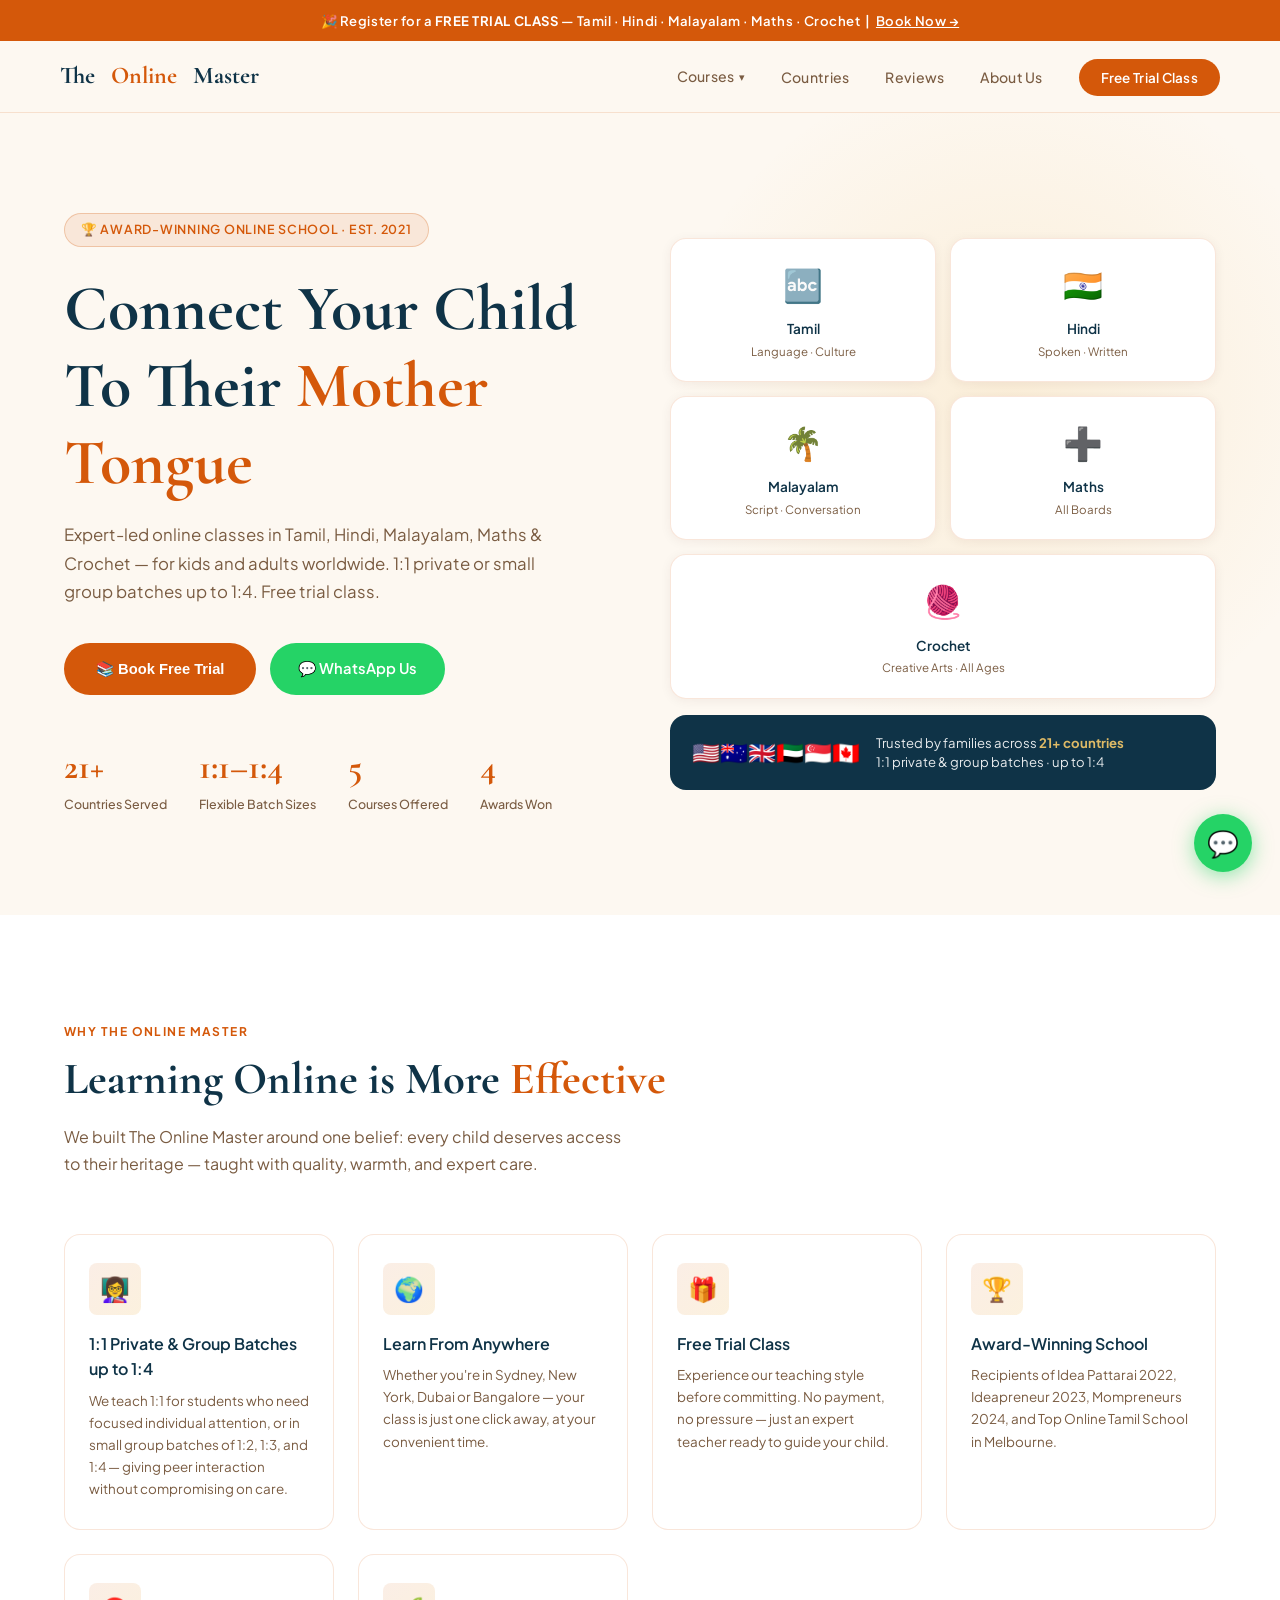
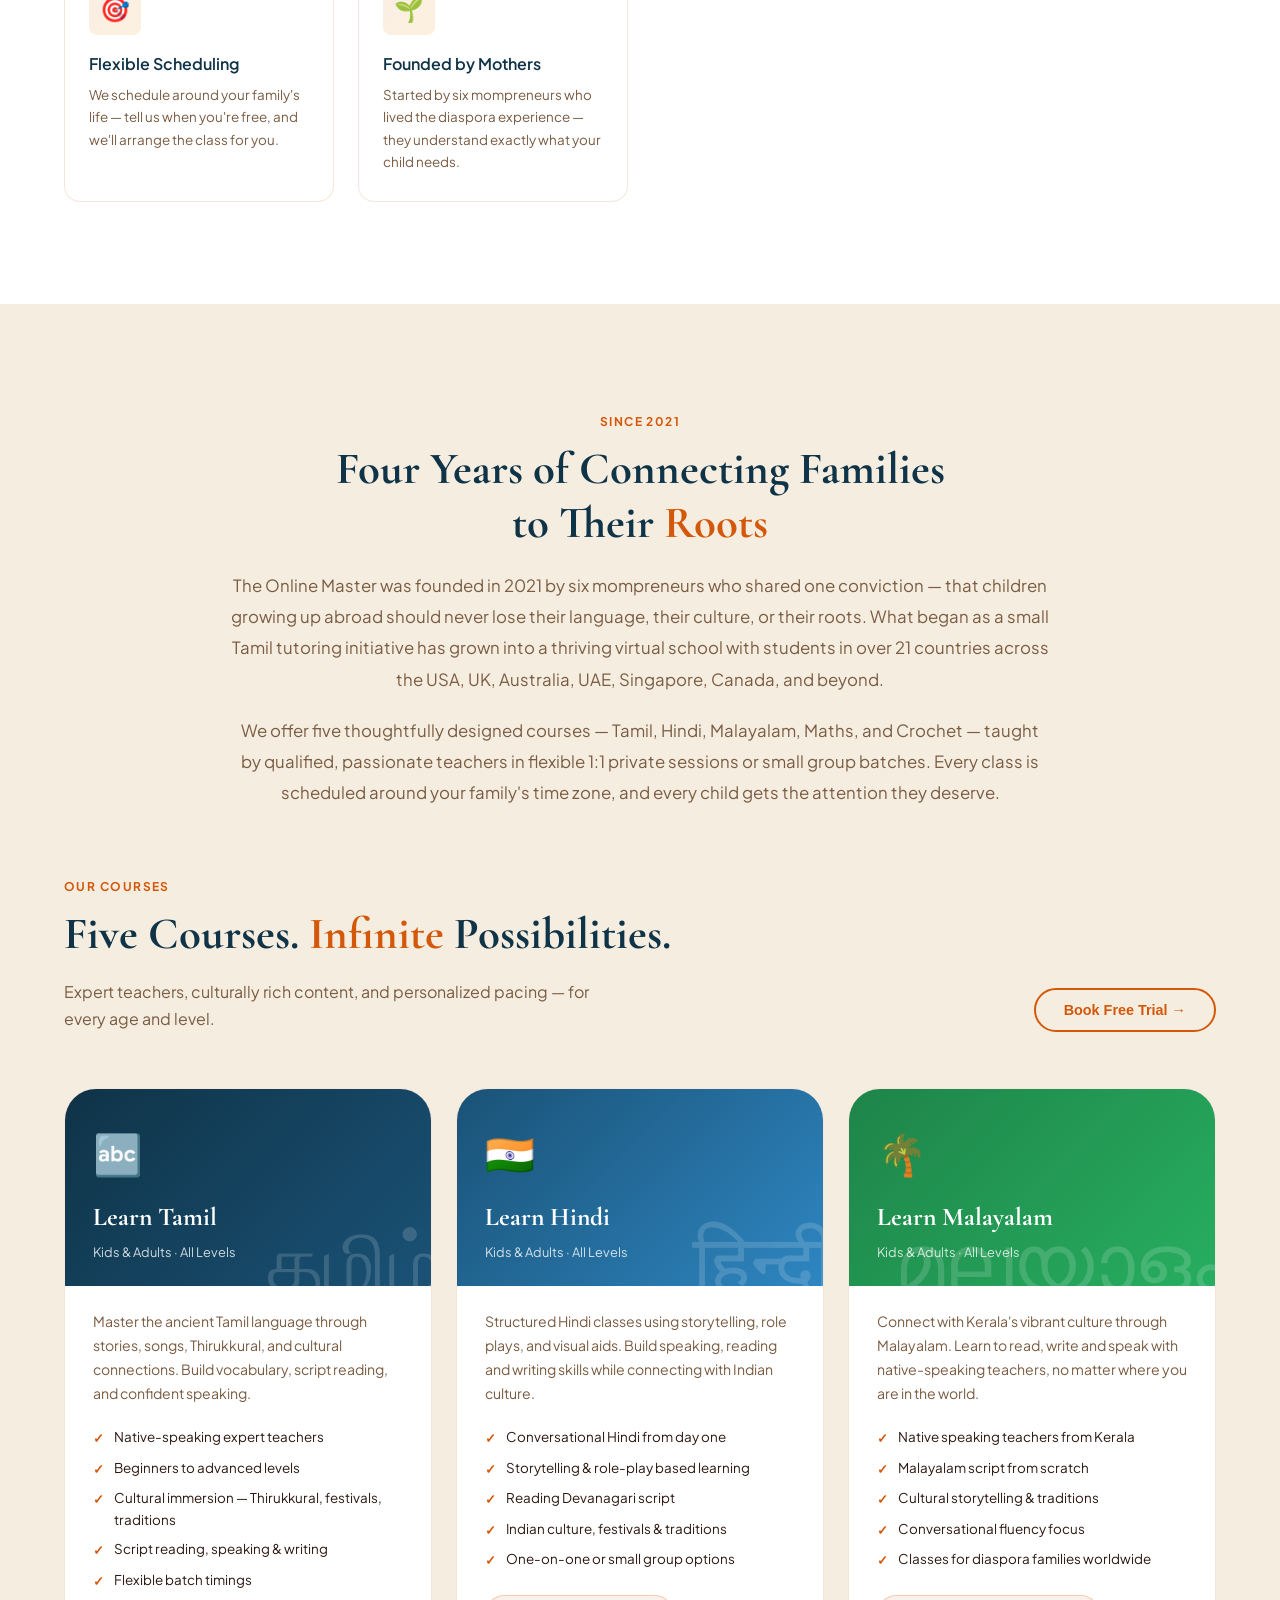
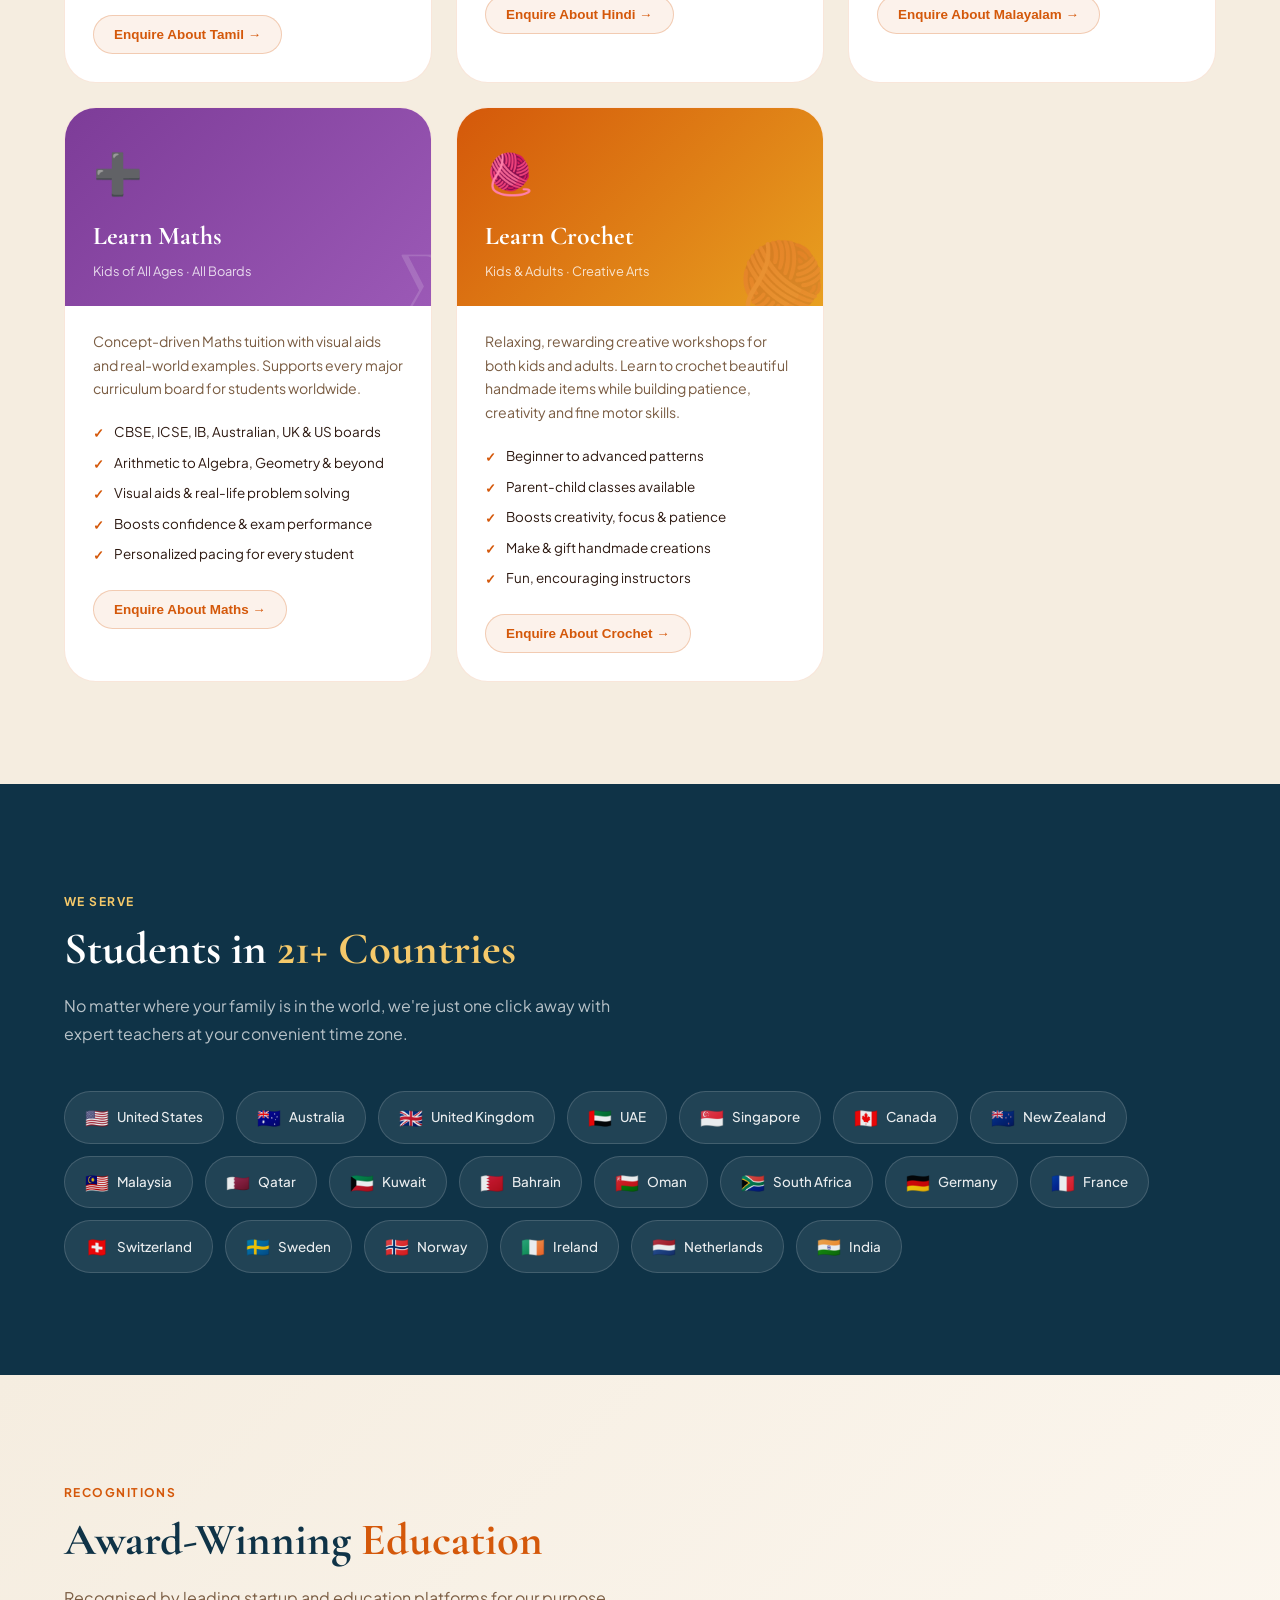
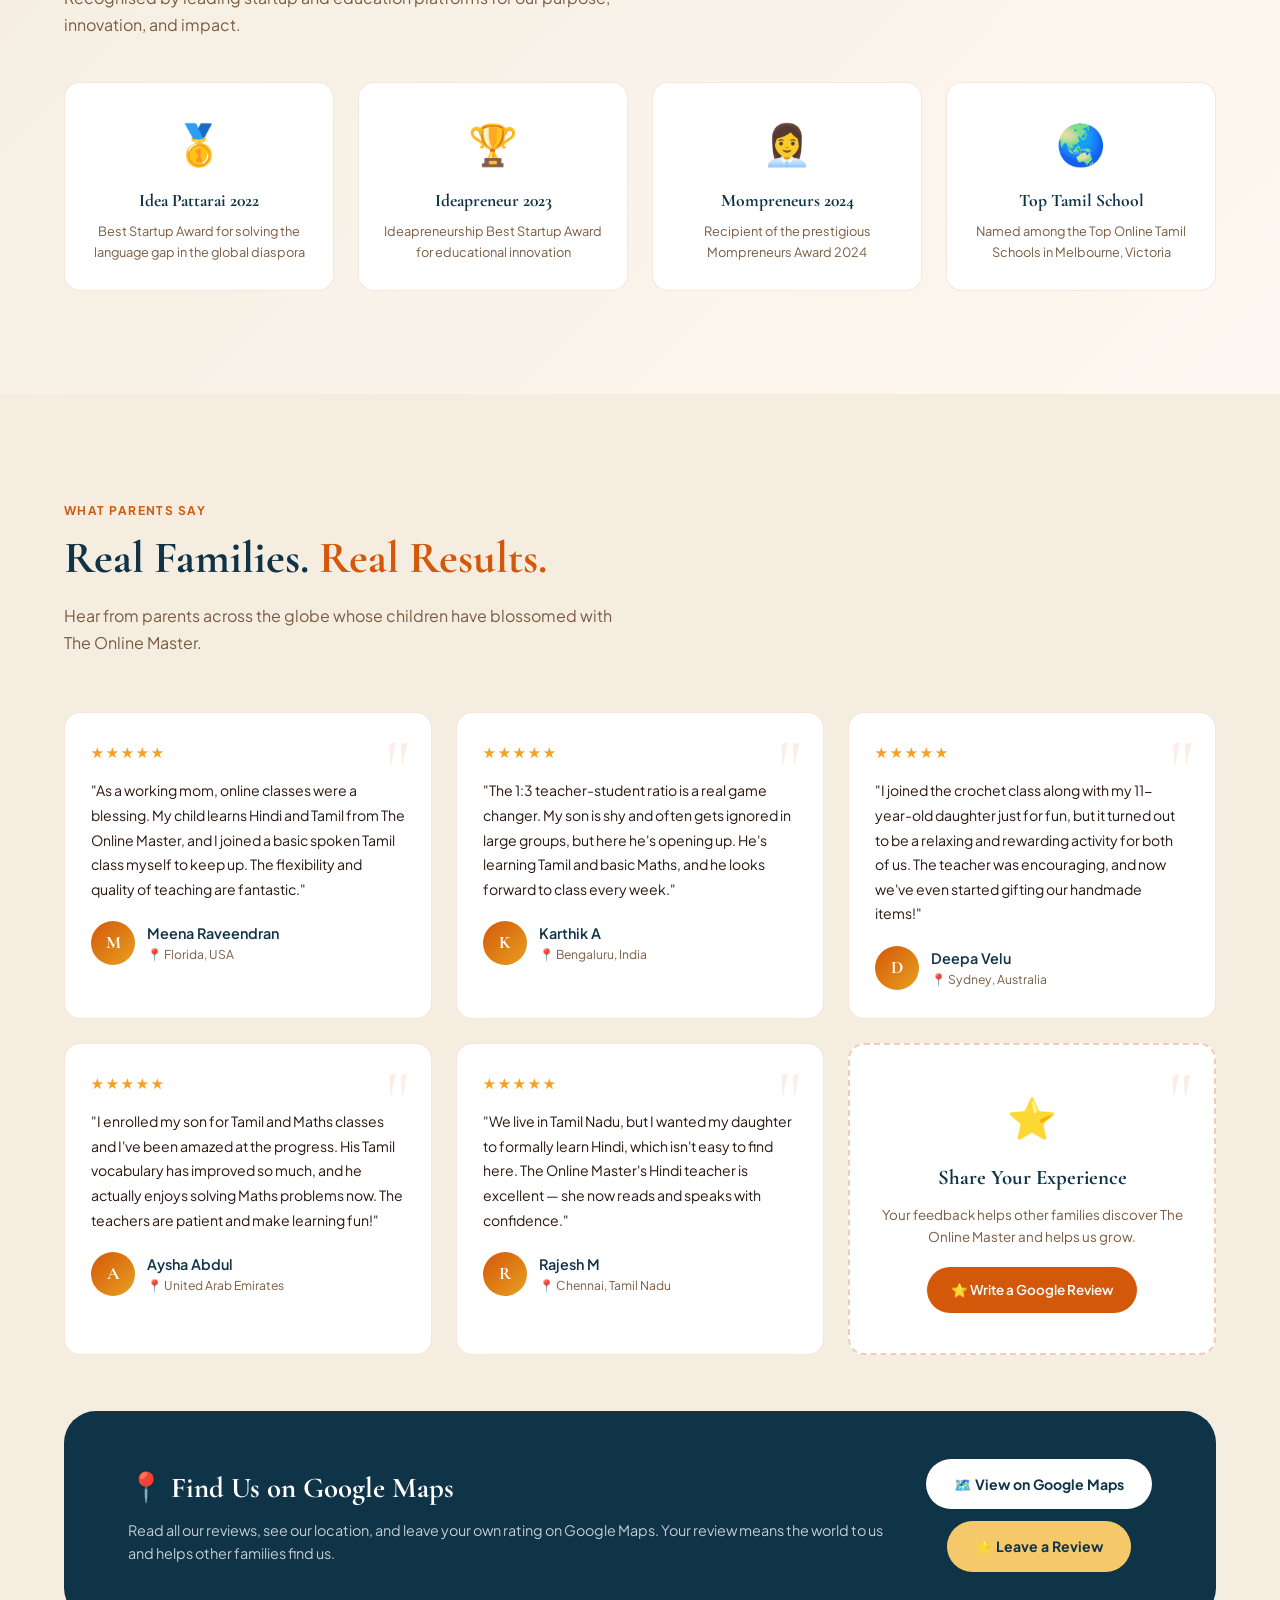
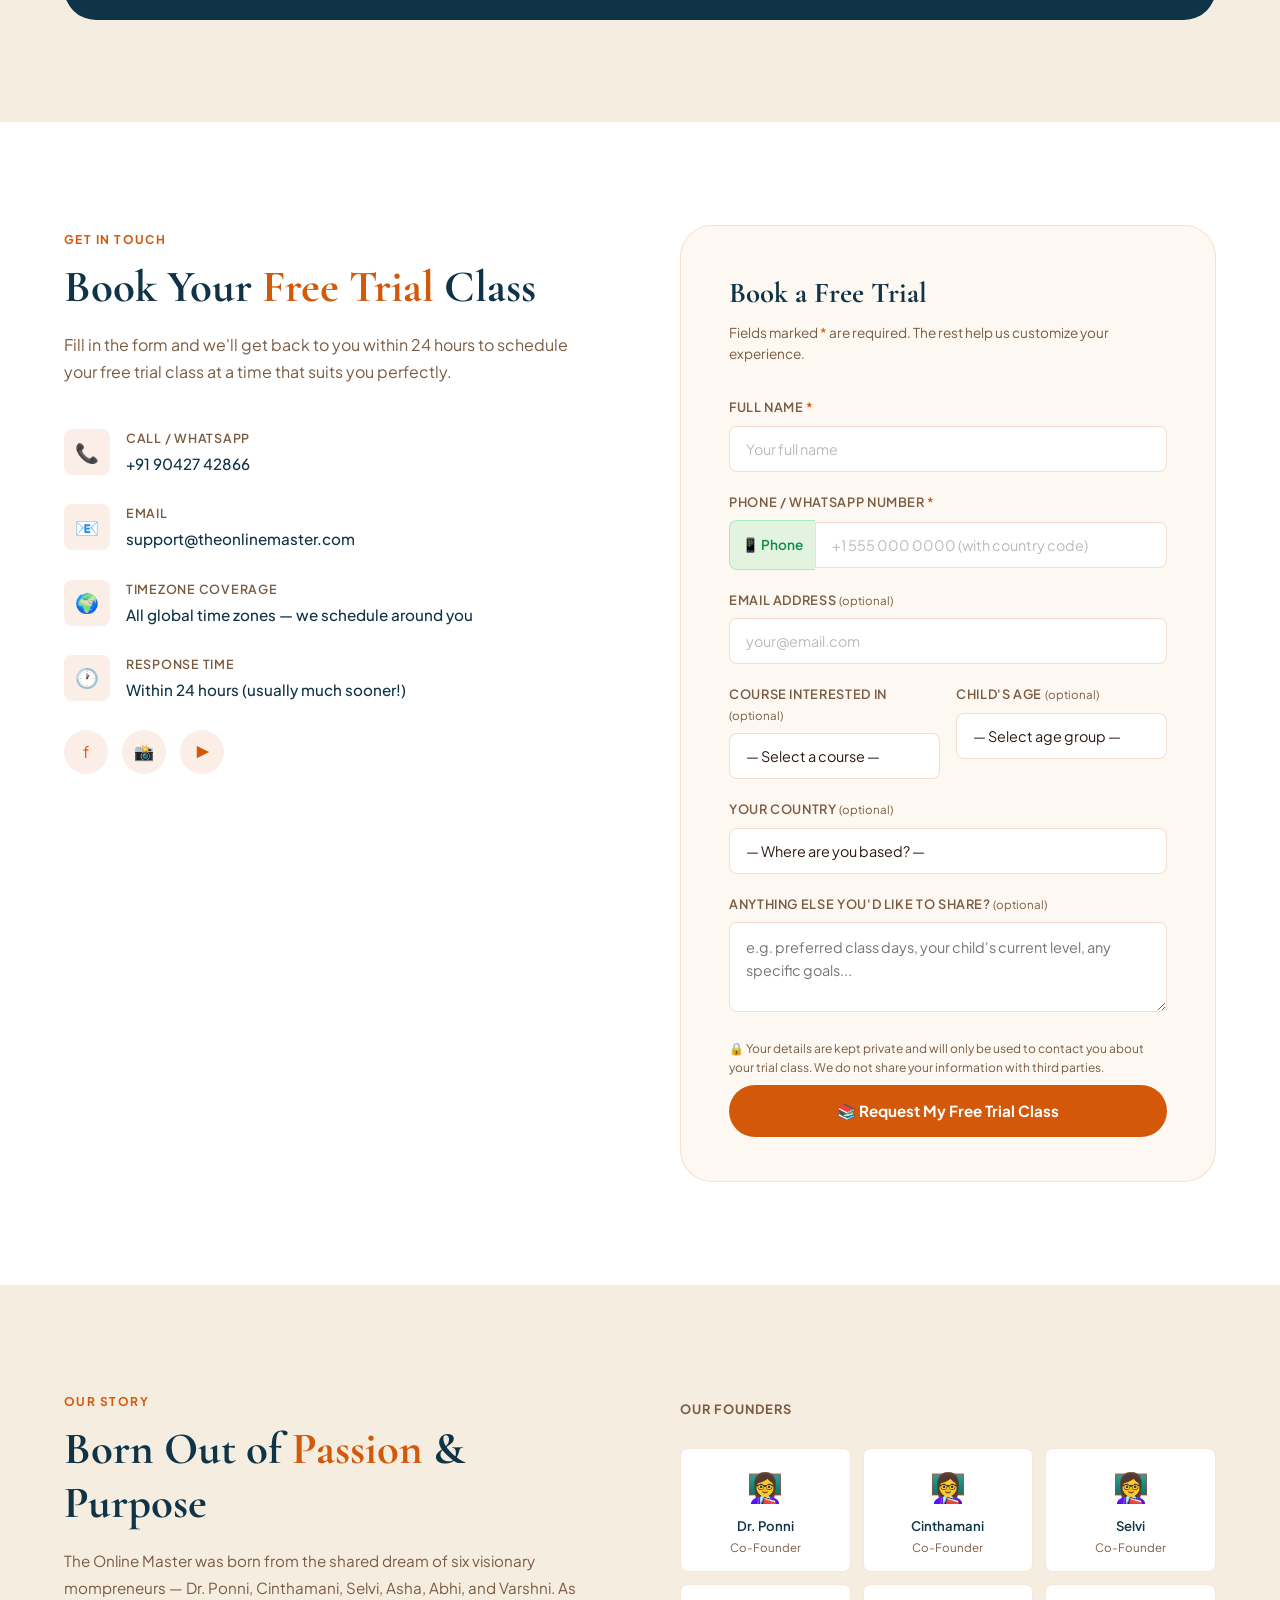
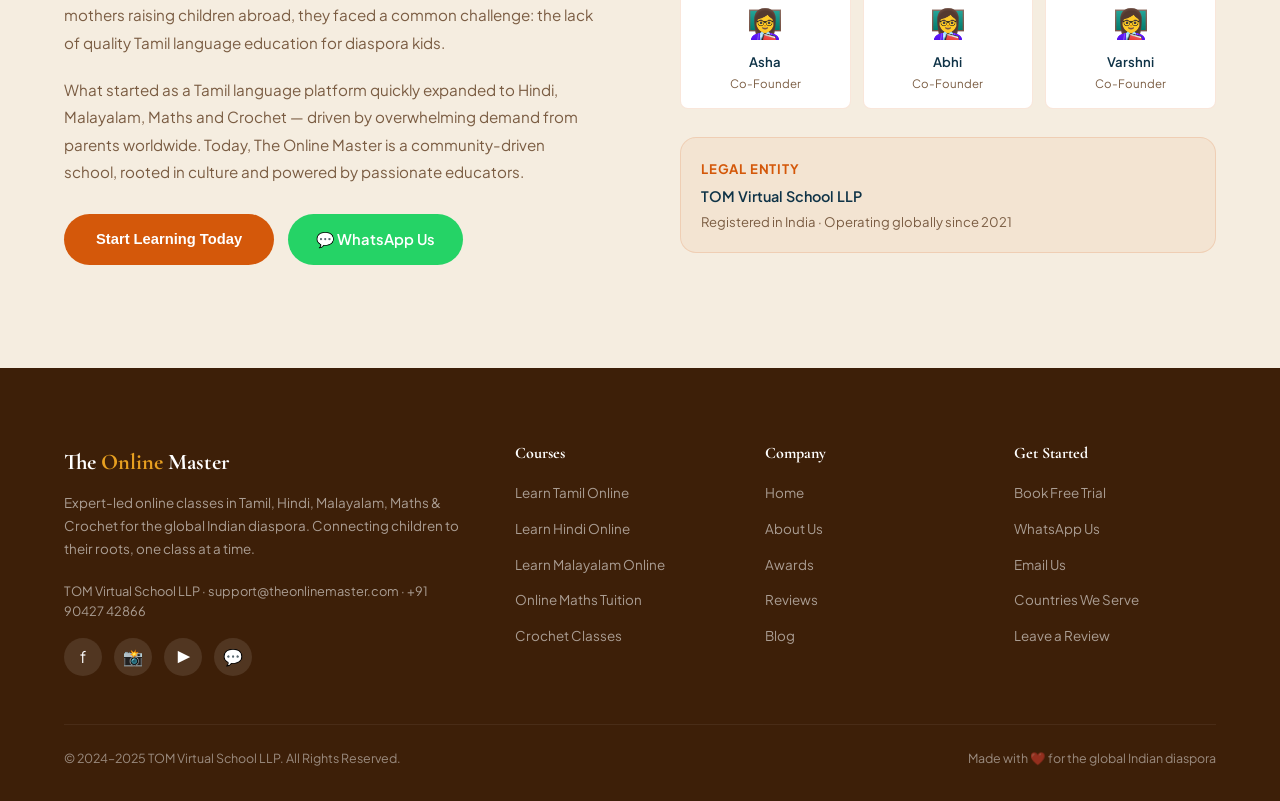
==== index.html @ a7613f45 "Update index.html" ====
<!DOCTYPE html>
<html lang="en" prefix="og: https://ogp.me/ns#">
<head>
  <!-- ============================================================
       THE ONLINE MASTER — TOM VIRTUAL SCHOOL LLP
       SEO + GEO Optimized | Single-File Production Build
  ============================================================ -->
  <meta charset="UTF-8" />
  <meta name="viewport" content="width=device-width, initial-scale=1.0, minimum-scale=1" />

  <!-- ── Primary SEO ── -->
  <title>The Online Master | Learn Tamil, Hindi, Malayalam Online</title>
  <meta name="description" content="Learn Tamil, Hindi, Malayalam online with expert native tutors. 1:1 private or group batches up to 1:4. Free trial class. Serving students in USA, UK, Australia, UAE, Singapore, Canada & 19+ countries. TOM Virtual School LLP." />
  <meta name="keywords" content="learn tamil online, online tamil classes, learn hindi online, learn malayalam online, tamil classes for kids, online tutor india diaspora, learn mother tongue online, tamil school usa, tamil school australia, tamil school uk" />
  <meta name="robots" content="index, follow, max-image-preview:large, max-snippet:-1, max-video-preview:-1" />
  <link rel="canonical" href="https://www.theonlinemaster.com/" />

  <!-- ── GEO Meta Tags (for regional AI and search targeting) ── -->
  <meta name="geo.region" content="IN-TN" />
  <meta name="geo.placename" content="Tamil Nadu, India" />
  <meta name="geo.position" content="11.1271;78.6569" />
  <meta name="ICBM" content="11.1271, 78.6569" />
  <meta name="audience" content="global" />
  <meta name="target" content="global" />

  <!-- ── Open Graph ── -->
  <meta property="og:type" content="website" />
  <meta property="og:url" content="https://www.theonlinemaster.com/" />
  <meta property="og:site_name" content="The Online Master" />
  <meta property="og:title" content="The Online Master | Tamil, Hindi, Malayalam Online" />
  <meta property="og:description" content="Expert-led online classes in Tamil, Hindi, Malayalam for kids and adults worldwide. Free trial class available." />
  <meta property="og:locale" content="en_US" />
  <meta property="og:locale:alternate" content="ta_IN" />
  <meta property="og:locale:alternate" content="ml_IN" />
  <meta property="og:locale:alternate" content="hi_IN" />

  <!-- ── Twitter Card ── -->
  <meta name="twitter:card" content="summary_large_image" />
  <meta name="twitter:title" content="The Online Master | Learn Tamil, Hindi, Malayalam Online" />
  <meta name="twitter:description" content="Expert-led online classes for the global Indian diaspora. Tamil, Hindi, Malayalam. Free trial class!" />

  <!-- ── Hreflang for international targeting ── -->
  <link rel="alternate" hreflang="en" href="https://www.theonlinemaster.com/" />
  <link rel="alternate" hreflang="ta" href="https://www.theonlinemaster.com/" />
  <link rel="alternate" hreflang="x-default" href="https://www.theonlinemaster.com/" />

  <!-- ── JSON-LD Structured Data (Schema.org) for SEO + AI ── -->
  <script type="application/ld+json">
  {
    "@context": "https://schema.org",
    "@graph": [
      {
        "@type": "EducationalOrganization",
        "@id": "https://www.theonlinemaster.com/#organization",
        "name": "The Online Master",
        "alternateName": "TOM Virtual School LLP",
        "url": "https://www.theonlinemaster.com/",
        "logo": "https://www.theonlinemaster.com/wp-content/uploads/2025/04/The-Online-Master_logo.png",
        "description": "Online school offering Tamil, Hindi, Malayalam classes for kids and adults worldwide. Founded by six mompreneurs. 1:1 private and group batches up to 1:4.",
        "email": "support@theonlinemaster.com",
        "telephone": "+919042742866",
        "sameAs": [
          "https://www.facebook.com/theonlinemaster.official/",
          "https://www.instagram.com/theonlinemaster/",
          "https://www.youtube.com/@TheOnlineMaster-Tamil"
        ],
        "address": {
          "@type": "PostalAddress",
          "addressCountry": "IN",
          "addressRegion": "Tamil Nadu"
        },
        "areaServed": ["US","GB","AU","AE","SG","CA","NZ","MY","QA","KW","BH","OM","ZA","DE","FR","CH","SE","NO","IE","NL","IN"],
        "award": ["Idea Pattarai Best Startup 2022","Ideapreneur Best Startup 2023","Mompreneurs Award 2024","Top Online Tamil School Melbourne"]
      },
      {
        "@type": "WebSite",
        "@id": "https://www.theonlinemaster.com/#website",
        "url": "https://www.theonlinemaster.com/",
        "name": "The Online Master",
        "publisher": {"@id": "https://www.theonlinemaster.com/#organization"},
        "potentialAction": {
          "@type": "SearchAction",
          "target": "https://www.theonlinemaster.com/?s={search_term_string}",
          "query-input": "required name=search_term_string"
        }
      },
      {
        "@type": "Course",
        "name": "Tamil Language Online Classes",
        "description": "Learn Tamil online with expert teachers through interactive stories, songs, and cultural connections. Classes for kids and adults of all levels.",
        "provider": {"@id": "https://www.theonlinemaster.com/#organization"},
        "educationalLevel": "Beginner to Advanced",
        "inLanguage": "ta",
        "availableLanguage": "en",
        "hasCourseInstance": {"@type": "CourseInstance", "courseMode": "Online", "instructor": {"@type": "Person"}}
      },
      {
        "@type": "Course",
        "name": "Hindi Language Online Classes",
        "description": "Structured Hindi classes for kids and adults. Storytelling, role plays, reading & writing with experienced Hindi teachers.",
        "provider": {"@id": "https://www.theonlinemaster.com/#organization"},
        "educationalLevel": "Beginner to Advanced",
        "inLanguage": "hi",
        "availableLanguage": "en"
      },
      {
        "@type": "Course",
        "name": "Malayalam Language Online Classes",
        "description": "Learn Malayalam online with native-speaking teachers. Script, conversation and cultural storytelling for all ages.",
        "provider": {"@id": "https://www.theonlinemaster.com/#organization"},
        "educationalLevel": "Beginner to Advanced",
        "inLanguage": "ml"
      },
      {
        "@type": "Course",
        "name": "Online Maths Tuition",
        "description": "Concept-driven Maths classes for kids of all ages. Supports CBSE, ICSE, IB, Australian, UK and US boards.",
        "provider": {"@id": "https://www.theonlinemaster.com/#organization"},
        "educationalLevel": "Primary to Secondary",
        "availableLanguage": "en"
      },
      {
        "@type": "Course",
        "name": "Online Crochet Classes",
        "description": "Creative crochet workshops for kids and adults. Boosts creativity, patience and fine motor skills.",
        "provider": {"@id": "https://www.theonlinemaster.com/#organization"}
      },
      {
        "@type": "FAQPage",
        "mainEntity": [
          {"@type": "Question", "name": "Do you offer a free trial class?", "acceptedAnswer": {"@type": "Answer", "text": "Yes! We offer a completely free trial class with no commitment. Book via WhatsApp or the enquiry form on this page."}},
          {"@type": "Question", "name": "What is the teacher-student ratio?", "acceptedAnswer": {"@type": "Answer", "text": "We offer flexible batch sizes — 1:1 private sessions for maximum personalized attention, or small group batches up to 1:4 (1 teacher, up to 4 students) for peer interaction and affordability."}},
          {"@type": "Question", "name": "Which countries do you serve?", "acceptedAnswer": {"@type": "Answer", "text": "We serve students in USA, UK, Australia, UAE, Singapore, Canada, New Zealand, Malaysia, Qatar, Kuwait, Bahrain, Oman, South Africa, Germany, France, Switzerland, Sweden, Norway, Ireland, Netherlands, and India — 21+ countries globally."}},
          {"@type": "Question", "name": "Which age groups can join?", "acceptedAnswer": {"@type": "Answer", "text": "We welcome learners of all ages — from young children (3+) to adults. Our classes are customized based on age and learning level."}},
          {"@type": "Question", "name": "What boards do you support for Maths?", "acceptedAnswer": {"@type": "Answer", "text": "We support CBSE, ICSE, IB, Australian, UK and US curriculum boards for Maths tuition."}}
        ]
      }
    ]
  }
  </script>

  <!-- ── Fonts ── -->
  <link rel="preconnect" href="https://fonts.googleapis.com" />
  <link rel="preconnect" href="https://fonts.gstatic.com" crossorigin />
  <link href="https://fonts.googleapis.com/css2?family=Cormorant+Garamond:ital,wght@0,400;0,600;0,700;1,400&family=Plus+Jakarta+Sans:wght@300;400;500;600;700&display=swap" rel="stylesheet" />

  <style>
    /* ══════════════════════════════════════════
       DESIGN DIRECTION: Warm Cultural Luxury
       — Deep saffron warmth + temple gold accents
         on rich cream backgrounds. Think heritage
         manuscript meets modern clarity.
    ══════════════════════════════════════════ */

    :root {
      --saffron:   #D4580A;
      --gold:      #E8A020;
      --gold-lt:   #F5C96A;
      --teal:      #1A5276;
      --teal-dk:   #0F3347;
      --cream:     #FDF8F1;
      --cream-dk:  #F5EDE0;
      --brown:     #3D1F08;
      --text:      #2C1810;
      --text-muted:#7A5C42;
      --white:     #FFFFFF;
      --green:     #1E8449;
      --border:    rgba(212,88,10,0.15);
      --shadow:    0 4px 32px rgba(60,20,0,0.12);
      --r-sm:      8px;
      --r-md:      16px;
      --r-lg:      32px;
    }

    *, *::before, *::after { box-sizing: border-box; margin: 0; padding: 0; }

    html { scroll-behavior: smooth; }

    body {
      font-family: 'Plus Jakarta Sans', sans-serif;
      background: var(--cream);
      color: var(--text);
      overflow-x: hidden;
      line-height: 1.6;
    }

    h1, h2, h3, h4 {
      font-family: 'Cormorant Garamond', serif;
      line-height: 1.2;
    }

    a { color: inherit; text-decoration: none; }
    img { max-width: 100%; display: block; }

    /* ── SCROLLBAR ── */
    ::-webkit-scrollbar { width: 6px; }
    ::-webkit-scrollbar-track { background: var(--cream-dk); }
    ::-webkit-scrollbar-thumb { background: var(--saffron); border-radius: 3px; }

    /* ══════════ ANNOUNCEMENT BAR ══════════ */
    .ann-bar {
      background: var(--saffron);
      color: #fff;
      text-align: center;
      padding: 10px 20px;
      font-size: 0.82rem;
      font-weight: 600;
      letter-spacing: 0.04em;
    }
    .ann-bar a { color: #fff; text-decoration: underline; }

    /* ══════════ NAV ══════════ */
    nav {
      position: sticky;
      top: 0;
      z-index: 1000;
      background: rgba(253,248,241,0.95);
      backdrop-filter: blur(12px);
      border-bottom: 1px solid var(--border);
      padding: 0 clamp(20px, 5vw, 60px);
      display: flex;
      align-items: center;
      justify-content: space-between;
      height: 72px;
    }

    .nav-logo {
      font-family: 'Cormorant Garamond', serif;
      font-size: 1.5rem;
      font-weight: 700;
      color: var(--teal-dk);
      display: flex;
      align-items: center;
      gap: 10px;
    }
    .nav-logo span { color: var(--saffron); }

    .nav-links {
      display: flex;
      gap: 36px;
      list-style: none;
      align-items: center;
    }
    .nav-links a {
      font-size: 0.88rem;
      font-weight: 500;
      color: var(--text-muted);
      transition: color 0.2s;
      letter-spacing: 0.02em;
    }
    .nav-links a:hover { color: var(--saffron); }

    .nav-cta {
      background: var(--saffron);
      color: #fff !important;
      padding: 10px 22px;
      border-radius: 40px;
      font-weight: 600 !important;
      font-size: 0.84rem !important;
      transition: background 0.2s, transform 0.15s;
    }
    .nav-cta:hover { background: var(--brown) !important; transform: translateY(-1px); }

    .hamburger { display: none; flex-direction: column; gap: 5px; cursor: pointer; padding: 4px; }
    .hamburger span { width: 24px; height: 2px; background: var(--text); border-radius: 2px; transition: 0.3s; }

    /* ── Courses Dropdown ── */
    .nav-dropdown { position: relative; }
    .nav-dropdown > a { display: flex; align-items: center; gap: 4px; }
    .nav-dropdown > a::after { content: '▾'; font-size: 0.7rem; transition: transform 0.2s; }
    .nav-dropdown:hover > a::after { transform: rotate(180deg); }

    .dropdown-menu {
      position: absolute;
      top: calc(100% + 12px);
      left: 50%;
      transform: translateX(-50%);
      background: var(--white);
      border: 1px solid var(--border);
      border-radius: var(--r-md);
      box-shadow: 0 12px 40px rgba(60,20,0,0.14);
      padding: 10px 8px;
      min-width: 220px;
      opacity: 0;
      visibility: hidden;
      transform: translateX(-50%) translateY(8px);
      transition: all 0.22s ease;
      z-index: 200;
      list-style: none;
    }
    .nav-dropdown:hover .dropdown-menu {
      opacity: 1;
      visibility: visible;
      transform: translateX(-50%) translateY(0);
    }
    .dropdown-menu li a {
      display: flex;
      align-items: center;
      gap: 10px;
      padding: 10px 14px;
      border-radius: var(--r-sm);
      font-size: 0.86rem;
      font-weight: 500;
      color: var(--text) !important;
      transition: background 0.15s, color 0.15s;
    }
    .dropdown-menu li a:hover {
      background: rgba(212,88,10,0.07);
      color: var(--saffron) !important;
    }
    .dropdown-menu li a .d-icon { font-size: 1.1rem; width: 22px; text-align: center; }

    /* ══════════ HERO ══════════ */
    .hero {
      min-height: calc(100vh - 108px);
      display: grid;
      grid-template-columns: 1fr 1fr;
      align-items: center;
      padding: clamp(40px, 8vw, 100px) clamp(20px, 5vw, 80px);
      gap: 60px;
      position: relative;
      overflow: hidden;
    }

    .hero::before {
      content: '';
      position: absolute;
      top: -60px; right: -80px;
      width: 700px; height: 700px;
      border-radius: 50%;
      background: radial-gradient(circle, rgba(232,160,32,0.12) 0%, transparent 70%);
      pointer-events: none;
    }

    .hero-badge {
      display: inline-flex;
      align-items: center;
      gap: 8px;
      background: rgba(212,88,10,0.1);
      color: var(--saffron);
      border: 1px solid rgba(212,88,10,0.25);
      border-radius: 40px;
      padding: 6px 16px;
      font-size: 0.78rem;
      font-weight: 600;
      letter-spacing: 0.06em;
      text-transform: uppercase;
      margin-bottom: 24px;
      animation: fadeInUp 0.6s ease both;
    }

    .hero-title {
      font-size: clamp(2.6rem, 5vw, 4.2rem);
      font-weight: 700;
      color: var(--teal-dk);
      margin-bottom: 20px;
      animation: fadeInUp 0.7s 0.1s ease both;
    }
    .hero-title em { color: var(--saffron); font-style: normal; }

    .hero-sub {
      font-size: 1.05rem;
      color: var(--text-muted);
      max-width: 480px;
      margin-bottom: 36px;
      animation: fadeInUp 0.7s 0.2s ease both;
      line-height: 1.7;
    }

    .hero-actions {
      display: flex;
      flex-wrap: wrap;
      gap: 14px;
      animation: fadeInUp 0.7s 0.3s ease both;
    }

    .btn-primary {
      background: var(--saffron);
      color: #fff;
      padding: 14px 32px;
      border-radius: 40px;
      font-size: 0.92rem;
      font-weight: 600;
      border: none;
      cursor: pointer;
      transition: all 0.25s;
      display: inline-flex;
      align-items: center;
      gap: 8px;
    }
    .btn-primary:hover { background: var(--brown); transform: translateY(-2px); box-shadow: 0 8px 24px rgba(212,88,10,0.35); }

    .btn-whatsapp {
      background: #25D366;
      color: #fff;
      padding: 14px 28px;
      border-radius: 40px;
      font-size: 0.92rem;
      font-weight: 600;
      border: none;
      cursor: pointer;
      transition: all 0.25s;
      display: inline-flex;
      align-items: center;
      gap: 8px;
    }
    .btn-whatsapp:hover { background: #128C4E; transform: translateY(-2px); }

    .btn-outline {
      border: 2px solid var(--saffron);
      color: var(--saffron);
      padding: 12px 28px;
      border-radius: 40px;
      font-size: 0.9rem;
      font-weight: 600;
      background: transparent;
      cursor: pointer;
      transition: all 0.25s;
      display: inline-flex;
      align-items: center;
      gap: 8px;
    }
    .btn-outline:hover { background: var(--saffron); color: #fff; }

    .hero-stats {
      display: flex;
      gap: 32px;
      margin-top: 44px;
      animation: fadeInUp 0.7s 0.4s ease both;
      flex-wrap: wrap;
    }
    .stat { }
    .stat-number { font-family: 'Cormorant Garamond', serif; font-size: 2.2rem; font-weight: 700; color: var(--saffron); }
    .stat-label { font-size: 0.78rem; color: var(--text-muted); font-weight: 500; }

    .hero-visual {
      display: flex;
      flex-direction: column;
      gap: 16px;
      animation: fadeInRight 0.8s 0.3s ease both;
    }

    .hero-card-grid {
      display: grid;
      grid-template-columns: 1fr 1fr;
      gap: 14px;
    }

    .course-pill {
      background: var(--white);
      border: 1px solid var(--border);
      border-radius: var(--r-md);
      padding: 20px;
      text-align: center;
      transition: all 0.25s;
      box-shadow: 0 2px 12px rgba(60,20,0,0.06);
    }
    .course-pill:hover {
      border-color: var(--saffron);
      transform: translateY(-3px);
      box-shadow: var(--shadow);
    }
    .course-pill .emoji { font-size: 2rem; margin-bottom: 8px; }
    .course-pill .name { font-size: 0.85rem; font-weight: 600; color: var(--teal-dk); }
    .course-pill .tag { font-size: 0.72rem; color: var(--text-muted); margin-top: 3px; }

    .hero-trust {
      background: var(--teal-dk);
      color: #fff;
      border-radius: var(--r-md);
      padding: 18px 22px;
      display: flex;
      align-items: center;
      gap: 16px;
    }
    .hero-trust .flag-row { display: flex; gap: 4px; font-size: 1.4rem; }
    .hero-trust .trust-text { font-size: 0.82rem; line-height: 1.5; opacity: 0.9; }
    .hero-trust strong { color: var(--gold-lt); }

    /* ══════════ SECTION UTILS ══════════ */
    section { padding: clamp(60px, 8vw, 120px) clamp(20px, 5vw, 80px); }

    .section-label {
      display: inline-block;
      font-size: 0.75rem;
      font-weight: 700;
      letter-spacing: 0.12em;
      text-transform: uppercase;
      color: var(--saffron);
      margin-bottom: 12px;
    }

    .section-title {
      font-size: clamp(2rem, 3.5vw, 3rem);
      font-weight: 700;
      color: var(--teal-dk);
      margin-bottom: 16px;
    }

    .section-sub {
      font-size: 1rem;
      color: var(--text-muted);
      max-width: 560px;
      line-height: 1.7;
    }

    /* ══════════ COURSES SECTION ══════════ */
    #courses { background: var(--cream-dk); }

    .courses-header { display: flex; justify-content: space-between; align-items: flex-end; margin-bottom: 56px; flex-wrap: wrap; gap: 20px; }

    .courses-grid {
      display: grid;
      grid-template-columns: repeat(auto-fit, minmax(280px, 1fr));
      gap: 24px;
    }

    .course-card {
      background: var(--white);
      border-radius: var(--r-lg);
      overflow: hidden;
      border: 1px solid var(--border);
      transition: all 0.3s;
      position: relative;
    }
    .course-card:hover { transform: translateY(-6px); box-shadow: 0 16px 48px rgba(60,20,0,0.15); border-color: var(--saffron); }

    .course-header {
      padding: 32px 28px 24px;
      background: linear-gradient(135deg, var(--teal-dk) 0%, var(--teal) 100%);
      color: white;
      position: relative;
      overflow: hidden;
    }
    .course-header::after {
      content: attr(data-script);
      position: absolute;
      right: -10px;
      bottom: -20px;
      font-size: 5rem;
      opacity: 0.15;
      font-family: 'Cormorant Garamond', serif;
      line-height: 1;
    }

    .course-icon { font-size: 2.5rem; margin-bottom: 12px; }
    .course-title { font-family: 'Cormorant Garamond', serif; font-size: 1.6rem; font-weight: 700; margin-bottom: 4px; }
    .course-sub { font-size: 0.8rem; opacity: 0.8; font-weight: 400; }

    .course-body { padding: 24px 28px 28px; }
    .course-desc { font-size: 0.88rem; color: var(--text-muted); line-height: 1.7; margin-bottom: 20px; }

    .course-features { list-style: none; display: flex; flex-direction: column; gap: 8px; margin-bottom: 24px; }
    .course-features li {
      display: flex;
      align-items: flex-start;
      gap: 10px;
      font-size: 0.84rem;
      color: var(--text);
    }
    .course-features li::before { content: '✓'; color: var(--saffron); font-weight: 700; flex-shrink: 0; margin-top: 1px; }

    .course-cta {
      display: block;
      text-align: center;
      background: rgba(212,88,10,0.08);
      color: var(--saffron);
      border: 1px solid rgba(212,88,10,0.25);
      border-radius: 40px;
      padding: 11px 20px;
      font-size: 0.84rem;
      font-weight: 600;
      transition: all 0.2s;
      cursor: pointer;
    }
    .course-cta:hover { background: var(--saffron); color: #fff; border-color: var(--saffron); }

    /* ══════════ COUNTRIES ══════════ */
    #countries { background: var(--teal-dk); color: #fff; }

    .countries-title { color: #fff; }
    .countries-sub { color: rgba(255,255,255,0.7); }
    .section-label.light { color: var(--gold-lt); }

    .countries-grid {
      display: flex;
      flex-wrap: wrap;
      gap: 12px;
      margin-top: 44px;
    }

    .country-chip {
      background: rgba(255,255,255,0.08);
      border: 1px solid rgba(255,255,255,0.15);
      border-radius: 40px;
      padding: 10px 20px;
      font-size: 0.84rem;
      font-weight: 500;
      display: flex;
      align-items: center;
      gap: 8px;
      transition: all 0.2s;
      color: rgba(255,255,255,0.9);
    }
    .country-chip:hover { background: rgba(255,255,255,0.15); border-color: var(--gold-lt); color: #fff; }
    .country-chip .flag { font-size: 1.2rem; }

    /* ══════════ WHY US ══════════ */
    .why-grid {
      display: grid;
      grid-template-columns: repeat(auto-fit, minmax(220px, 1fr));
      gap: 24px;
      margin-top: 56px;
    }

    .why-card {
      background: var(--white);
      border: 1px solid var(--border);
      border-radius: var(--r-md);
      padding: 28px 24px;
      transition: all 0.25s;
    }
    .why-card:hover { border-color: var(--saffron); box-shadow: var(--shadow); transform: translateY(-3px); }

    .why-icon {
      width: 52px; height: 52px;
      background: linear-gradient(135deg, rgba(212,88,10,0.1), rgba(232,160,32,0.15));
      border-radius: var(--r-sm);
      display: flex; align-items: center; justify-content: center;
      font-size: 1.5rem;
      margin-bottom: 16px;
    }
    .why-title { font-size: 1rem; font-weight: 600; color: var(--teal-dk); margin-bottom: 8px; }
    .why-text { font-size: 0.84rem; color: var(--text-muted); line-height: 1.65; }

    /* ══════════ AWARDS ══════════ */
    #awards { background: linear-gradient(135deg, var(--cream-dk), var(--cream)); }

    .awards-grid {
      display: grid;
      grid-template-columns: repeat(auto-fit, minmax(200px, 1fr));
      gap: 24px;
      margin-top: 44px;
    }

    .award-card {
      background: var(--white);
      border-radius: var(--r-md);
      padding: 28px 20px;
      text-align: center;
      border: 1px solid var(--border);
      transition: all 0.25s;
    }
    .award-card:hover { border-color: var(--gold); box-shadow: 0 8px 32px rgba(232,160,32,0.2); }
    .award-emoji { font-size: 2.5rem; margin-bottom: 12px; }
    .award-name { font-family: 'Cormorant Garamond', serif; font-size: 1.1rem; font-weight: 700; color: var(--teal-dk); margin-bottom: 6px; }
    .award-desc { font-size: 0.8rem; color: var(--text-muted); }

    /* ══════════ TESTIMONIALS ══════════ */
    #reviews { background: var(--cream-dk); }

    .reviews-grid {
      display: grid;
      grid-template-columns: repeat(auto-fit, minmax(300px, 1fr));
      gap: 24px;
      margin-top: 56px;
    }

    .review-card {
      background: var(--white);
      border-radius: var(--r-md);
      padding: 28px 26px;
      border: 1px solid var(--border);
      position: relative;
      transition: all 0.25s;
    }
    .review-card:hover { border-color: rgba(212,88,10,0.3); box-shadow: var(--shadow); }

    .review-card::before {
      content: '"';
      position: absolute;
      top: 16px; right: 22px;
      font-family: 'Cormorant Garamond', serif;
      font-size: 5rem;
      color: rgba(212,88,10,0.1);
      line-height: 1;
    }

    .review-stars { color: #F4A223; font-size: 0.9rem; margin-bottom: 14px; letter-spacing: 2px; }
    .review-text { font-size: 0.88rem; color: var(--text); line-height: 1.75; margin-bottom: 20px; }
    .reviewer { display: flex; align-items: center; gap: 12px; }
    .reviewer-avatar {
      width: 44px; height: 44px;
      border-radius: 50%;
      background: linear-gradient(135deg, var(--saffron), var(--gold));
      display: flex; align-items: center; justify-content: center;
      font-size: 1.1rem; color: #fff; font-weight: 700;
      font-family: 'Cormorant Garamond', serif;
      flex-shrink: 0;
    }
    .reviewer-name { font-size: 0.9rem; font-weight: 600; color: var(--teal-dk); }
    .reviewer-loc { font-size: 0.76rem; color: var(--text-muted); }

    /* ── Google Maps CTA ── */
    .gmaps-cta {
      margin-top: 56px;
      background: var(--teal-dk);
      border-radius: var(--r-lg);
      padding: 48px clamp(24px, 5vw, 64px);
      display: grid;
      grid-template-columns: 1fr auto;
      gap: 32px;
      align-items: center;
      color: #fff;
    }
    .gmaps-title { font-family: 'Cormorant Garamond', serif; font-size: 1.8rem; font-weight: 700; margin-bottom: 8px; }
    .gmaps-sub { font-size: 0.9rem; opacity: 0.75; }
    .btn-maps {
      background: #fff;
      color: var(--teal-dk);
      padding: 14px 28px;
      border-radius: 40px;
      font-weight: 700;
      font-size: 0.88rem;
      display: flex;
      align-items: center;
      gap: 10px;
      white-space: nowrap;
      transition: all 0.2s;
      cursor: pointer;
      border: none;
    }
    .btn-maps:hover { background: var(--gold-lt); }

    /* ══════════ ENQUIRY FORM ══════════ */
    #enquiry { background: var(--white); }

    .enquiry-wrap {
      display: grid;
      grid-template-columns: 1fr 1fr;
      gap: 80px;
      align-items: start;
    }

    .enquiry-info .info-item {
      display: flex;
      align-items: flex-start;
      gap: 16px;
      margin-bottom: 28px;
    }
    .info-icon {
      width: 46px; height: 46px;
      background: rgba(212,88,10,0.1);
      border-radius: var(--r-sm);
      display: flex; align-items: center; justify-content: center;
      font-size: 1.2rem; flex-shrink: 0;
    }
    .info-label { font-size: 0.78rem; font-weight: 600; color: var(--text-muted); text-transform: uppercase; letter-spacing: 0.06em; margin-bottom: 3px; }
    .info-val { font-size: 0.95rem; font-weight: 500; color: var(--teal-dk); }

    .enquiry-form {
      background: var(--cream);
      border-radius: var(--r-lg);
      padding: 44px clamp(24px, 4vw, 48px);
      border: 1px solid var(--border);
    }

    .form-title { font-family: 'Cormorant Garamond', serif; font-size: 1.8rem; font-weight: 700; color: var(--teal-dk); margin-bottom: 6px; }
    .form-subtitle { font-size: 0.85rem; color: var(--text-muted); margin-bottom: 32px; }

    .form-group { margin-bottom: 20px; }
    .form-label {
      display: block;
      font-size: 0.8rem;
      font-weight: 600;
      color: var(--text-muted);
      text-transform: uppercase;
      letter-spacing: 0.05em;
      margin-bottom: 8px;
    }
    .form-label .req { color: var(--saffron); }
    .form-label .opt { color: var(--text-muted); font-weight: 400; font-size: 0.72rem; text-transform: none; letter-spacing: 0; }

    .form-input, .form-select, .form-textarea {
      width: 100%;
      padding: 13px 16px;
      border: 1.5px solid rgba(212,88,10,0.2);
      border-radius: var(--r-sm);
      background: var(--white);
      font-family: 'Plus Jakarta Sans', sans-serif;
      font-size: 0.9rem;
      color: var(--text);
      transition: border-color 0.2s, box-shadow 0.2s;
      outline: none;
      appearance: none;
    }
    .form-input:focus, .form-select:focus, .form-textarea:focus {
      border-color: var(--saffron);
      box-shadow: 0 0 0 3px rgba(212,88,10,0.12);
    }
    .form-input::placeholder { color: #bbb; }
    .form-textarea { resize: vertical; min-height: 90px; line-height: 1.6; }

    .form-row { display: grid; grid-template-columns: 1fr 1fr; gap: 16px; }

    .wa-prefix {
      display: flex;
      align-items: center;
    }
    .wa-prefix span {
      background: rgba(37,211,102,0.12);
      color: #128C4E;
      border: 1.5px solid rgba(37,211,102,0.3);
      border-right: none;
      border-radius: var(--r-sm) 0 0 var(--r-sm);
      padding: 13px 12px;
      font-size: 0.85rem;
      font-weight: 600;
      white-space: nowrap;
    }
    .wa-prefix .form-input { border-radius: 0 var(--r-sm) var(--r-sm) 0; }

    .privacy-note { font-size: 0.75rem; color: var(--text-muted); margin-top: 12px; line-height: 1.6; }

    .form-submit {
      width: 100%;
      background: var(--saffron);
      color: #fff;
      border: none;
      padding: 16px;
      border-radius: 40px;
      font-family: 'Plus Jakarta Sans', sans-serif;
      font-size: 0.95rem;
      font-weight: 700;
      cursor: pointer;
      transition: all 0.25s;
      margin-top: 8px;
      display: flex;
      align-items: center;
      justify-content: center;
      gap: 10px;
    }
    .form-submit:hover { background: var(--brown); transform: translateY(-2px); box-shadow: 0 8px 24px rgba(212,88,10,0.35); }

    .success-msg {
      display: none;
      background: var(--white);
      border: 1.5px solid rgba(212,88,10,0.2);
      border-radius: var(--r-md);
      padding: 32px 28px;
      text-align: center;
      margin-top: 16px;
    }

    /* ══════════ ABOUT STRIP ══════════ */
    #about { background: var(--cream-dk); }

    .about-wrap { display: grid; grid-template-columns: 1fr 1fr; gap: 80px; align-items: center; }
    .about-founders { display: grid; grid-template-columns: repeat(3, 1fr); gap: 12px; margin-top: 28px; }
    .founder-chip {
      background: var(--white);
      border: 1px solid var(--border);
      border-radius: var(--r-sm);
      padding: 14px 12px;
      text-align: center;
      transition: all 0.2s;
    }
    .founder-chip:hover { border-color: var(--saffron); }
    .founder-name { font-size: 0.82rem; font-weight: 600; color: var(--teal-dk); }
    .founder-role { font-size: 0.72rem; color: var(--text-muted); margin-top: 3px; }

    /* ══════════ FOOTER ══════════ */
    footer {
      background: var(--brown);
      color: rgba(255,255,255,0.8);
      padding: clamp(48px, 6vw, 80px) clamp(20px, 5vw, 80px) 32px;
    }

    .footer-grid {
      display: grid;
      grid-template-columns: 2fr 1fr 1fr 1fr;
      gap: 48px;
      margin-bottom: 48px;
    }

    .footer-brand { }
    .footer-brand-name {
      font-family: 'Cormorant Garamond', serif;
      font-size: 1.4rem;
      font-weight: 700;
      color: #fff;
      margin-bottom: 12px;
    }
    .footer-brand-name span { color: var(--gold); }
    .footer-desc { font-size: 0.84rem; line-height: 1.7; opacity: 0.7; margin-bottom: 20px; }
    .footer-socials { display: flex; gap: 12px; }
    .social-btn {
      width: 38px; height: 38px;
      background: rgba(255,255,255,0.1);
      border-radius: 50%;
      display: flex; align-items: center; justify-content: center;
      font-size: 1rem;
      transition: all 0.2s;
      color: #fff;
      text-decoration: none;
    }
    .social-btn:hover { background: var(--saffron); transform: translateY(-2px); }

    .footer-col h4 { font-family: 'Cormorant Garamond', serif; font-size: 1rem; font-weight: 700; color: #fff; margin-bottom: 16px; }
    .footer-links { list-style: none; display: flex; flex-direction: column; gap: 10px; }
    .footer-links a { font-size: 0.84rem; opacity: 0.7; transition: opacity 0.2s; }
    .footer-links a:hover { opacity: 1; color: var(--gold-lt); }

    .footer-bottom {
      border-top: 1px solid rgba(255,255,255,0.1);
      padding-top: 24px;
      display: flex;
      justify-content: space-between;
      align-items: center;
      flex-wrap: wrap;
      gap: 12px;
      font-size: 0.78rem;
      opacity: 0.6;
    }

    /* ══════════ ANIMATIONS ══════════ */
    @keyframes fadeInUp {
      from { opacity: 0; transform: translateY(24px); }
      to { opacity: 1; transform: translateY(0); }
    }
    @keyframes fadeInRight {
      from { opacity: 0; transform: translateX(32px); }
      to { opacity: 1; transform: translateX(0); }
    }

    .reveal {
      opacity: 0;
      transform: translateY(24px);
      transition: opacity 0.6s ease, transform 0.6s ease;
    }
    .reveal.visible { opacity: 1; transform: translateY(0); }

    /* ══════════ MOBILE NAV ══════════ */
    .mobile-menu {
      display: none;
      position: fixed;
      inset: 0;
      background: rgba(253,248,241,0.98);
      backdrop-filter: blur(12px);
      z-index: 999;
      flex-direction: column;
      align-items: center;
      justify-content: center;
      gap: 32px;
    }
    .mobile-menu.open { display: flex; }
    .mobile-menu a { font-family: 'Cormorant Garamond', serif; font-size: 1.6rem; font-weight: 700; color: var(--teal-dk); }
    .mobile-menu a:hover { color: var(--saffron); }
    .mobile-close { position: absolute; top: 24px; right: 24px; font-size: 1.5rem; cursor: pointer; color: var(--text-muted); }

    /* ══════════ RESPONSIVE ══════════ */
    @media (max-width: 900px) {
      .hero { grid-template-columns: 1fr; gap: 40px; min-height: auto; padding: 48px clamp(20px, 5vw, 40px); }
      .hero-visual { order: -1; }
      .enquiry-wrap { grid-template-columns: 1fr; gap: 40px; }
      .about-wrap { grid-template-columns: 1fr; gap: 40px; }
      .footer-grid { grid-template-columns: 1fr 1fr; }
      .gmaps-cta { grid-template-columns: 1fr; text-align: center; }
      .nav-links { display: none; }
      .hamburger { display: flex; }
    }

    @media (max-width: 600px) {
      .hero-card-grid { grid-template-columns: 1fr 1fr; }
      .form-row { grid-template-columns: 1fr; }
      .footer-grid { grid-template-columns: 1fr; }
      .about-founders { grid-template-columns: 1fr 1fr; }
      .hero-stats { gap: 20px; }
    }

    /* ── Floating WhatsApp ── */
    .fab-wa {
      position: fixed;
      bottom: 28px; right: 28px;
      width: 58px; height: 58px;
      background: #25D366;
      border-radius: 50%;
      display: flex; align-items: center; justify-content: center;
      font-size: 1.6rem;
      box-shadow: 0 4px 20px rgba(37,211,102,0.5);
      z-index: 900;
      cursor: pointer;
      transition: all 0.25s;
      text-decoration: none;
      color: #fff;
      animation: pulse-wa 2.5s ease infinite;
    }
    .fab-wa:hover { transform: scale(1.12); box-shadow: 0 8px 32px rgba(37,211,102,0.6); }

    @keyframes pulse-wa {
      0%, 100% { box-shadow: 0 4px 20px rgba(37,211,102,0.5); }
      50% { box-shadow: 0 4px 32px rgba(37,211,102,0.8), 0 0 0 10px rgba(37,211,102,0.1); }
    }
  </style>
</head>
<body>

<!-- ══ ANNOUNCEMENT BAR ══ -->
<div class="ann-bar">
  🎉 Register for a <strong>FREE TRIAL CLASS</strong> — Tamil · Hindi · Malayalam · Maths · Crochet &nbsp;|&nbsp;
  <a href="#enquiry">Book Now →</a>
</div>

<!-- ══ NAVIGATION ══ -->
<nav>
  <div class="nav-logo">
    The <span>&nbsp;Online</span>&nbsp;Master
  </div>
  <ul class="nav-links">
    <li class="nav-dropdown">
      <a href="#courses">Courses</a>
      <ul class="dropdown-menu">
        <li><a href="#course-tamil"><span class="d-icon">🔤</span> Learn Tamil</a></li>
        <li><a href="#course-hindi"><span class="d-icon">🇮🇳</span> Learn Hindi</a></li>
        <li><a href="#course-malayalam"><span class="d-icon">🌴</span> Learn Malayalam</a></li>
        <li><a href="#course-maths"><span class="d-icon">➕</span> Learn Maths</a></li>
        <li><a href="#course-crochet"><span class="d-icon">🧶</span> Crochet</a></li>
      </ul>
    </li>
    <li><a href="#countries">Countries</a></li>
    <li><a href="#reviews">Reviews</a></li>
    <li><a href="#about">About Us</a></li>
    <li><a href="#enquiry" class="nav-cta">Free Trial Class</a></li>
  </ul>
  <div class="hamburger" onclick="openMenu()">
    <span></span><span></span><span></span>
  </div>
</nav>

<!-- Mobile Menu -->
<div class="mobile-menu" id="mobileMenu">
  <span class="mobile-close" onclick="closeMenu()">✕</span>
  <a href="#course-tamil" onclick="closeMenu()">🔤 Tamil</a>
  <a href="#course-hindi" onclick="closeMenu()">🇮🇳 Hindi</a>
  <a href="#course-malayalam" onclick="closeMenu()">🌴 Malayalam</a>
  <a href="#course-maths" onclick="closeMenu()">➕ Maths</a>
  <a href="#course-crochet" onclick="closeMenu()">🧶 Crochet</a>
  <a href="#countries" onclick="closeMenu()">Countries</a>
  <a href="#reviews" onclick="closeMenu()">Reviews</a>
  <a href="#about" onclick="closeMenu()">About Us</a>
  <a href="#enquiry" onclick="closeMenu()" style="color:var(--saffron)">Free Trial →</a>
</div>

<!-- ══ HERO ══ -->
<section class="hero" id="home">
  <div class="hero-content">
    <div class="hero-badge">🏆 Award-Winning Online School · Est. 2021</div>
    <h1 class="hero-title">
      Connect Your Child<br/>To Their <em>Mother Tongue</em>
    </h1>
    <p class="hero-sub">
      Expert-led online classes in Tamil, Hindi, Malayalam, Maths & Crochet — for kids and adults worldwide. 1:1 private or small group batches up to 1:4. Free trial class.
    </p>
    <div class="hero-actions">
      <button class="btn-primary" onclick="document.getElementById('enquiry').scrollIntoView({behavior:'smooth'})">
        📚 Book Free Trial
      </button>
      <a href="https://wa.me/919042742866?text=Hi%2C%20I%20want%20to%20book%20a%20free%20trial%20class" target="_blank" class="btn-whatsapp">
        💬 WhatsApp Us
      </a>
    </div>
    <div class="hero-stats">
      <div class="stat"><div class="stat-number">21+</div><div class="stat-label">Countries Served</div></div>
      <div class="stat"><div class="stat-number">1:1–1:4</div><div class="stat-label">Flexible Batch Sizes</div></div>
      <div class="stat"><div class="stat-number">5</div><div class="stat-label">Courses Offered</div></div>
      <div class="stat"><div class="stat-number">4</div><div class="stat-label">Awards Won</div></div>
    </div>
  </div>

  <div class="hero-visual">
    <div class="hero-card-grid">
      <div class="course-pill" onclick="scrollToCourse('course-tamil')" style="cursor:pointer;" title="Learn Tamil Online">
        <div class="emoji">🔤</div>
        <div class="name">Tamil</div>
        <div class="tag">Language · Culture</div>
      </div>
      <div class="course-pill" onclick="scrollToCourse('course-hindi')" style="cursor:pointer;" title="Learn Hindi Online">
        <div class="emoji">🇮🇳</div>
        <div class="name">Hindi</div>
        <div class="tag">Spoken · Written</div>
      </div>
      <div class="course-pill" onclick="scrollToCourse('course-malayalam')" style="cursor:pointer;" title="Learn Malayalam Online">
        <div class="emoji">🌴</div>
        <div class="name">Malayalam</div>
        <div class="tag">Script · Conversation</div>
      </div>
      <div class="course-pill" onclick="scrollToCourse('course-maths')" style="cursor:pointer;" title="Online Maths Tuition">
        <div class="emoji">➕</div>
        <div class="name">Maths</div>
        <div class="tag">All Boards</div>
      </div>
      <div class="course-pill" onclick="scrollToCourse('course-crochet')" style="cursor:pointer;grid-column:span 2;" title="Crochet Classes Online">
        <div class="emoji">🧶</div>
        <div class="name">Crochet</div>
        <div class="tag">Creative Arts · All Ages</div>
      </div>
    </div>
    <div class="hero-trust">
      <div class="flag-row">🇺🇸🇦🇺🇬🇧🇦🇪🇸🇬🇨🇦</div>
      <div class="trust-text">
        Trusted by families across <strong>21+ countries</strong><br/>
        1:1 private &amp; group batches · up to 1:4
      </div>
    </div>
  </div>
</section>

<!-- ══ WHY CHOOSE US ══ -->
<section id="why" style="background:var(--white);">
  <div class="section-label reveal">Why The Online Master</div>
  <h2 class="section-title reveal">Learning Online is More <em style="color:var(--saffron);font-style:normal">Effective</em></h2>
  <p class="section-sub reveal">We built The Online Master around one belief: every child deserves access to their heritage — taught with quality, warmth, and expert care.</p>
  <div class="why-grid">
    <div class="why-card reveal">
      <div class="why-icon">👩‍🏫</div>
      <div class="why-title">1:1 Private &amp; Group Batches up to 1:4</div>
      <div class="why-text">We teach 1:1 for students who need focused individual attention, or in small group batches of 1:2, 1:3, and 1:4 — giving peer interaction without compromising on care.</div>
    </div>
    <div class="why-card reveal">
      <div class="why-icon">🌍</div>
      <div class="why-title">Learn From Anywhere</div>
      <div class="why-text">Whether you're in Sydney, New York, Dubai or Bangalore — your class is just one click away, at your convenient time.</div>
    </div>
    <div class="why-card reveal">
      <div class="why-icon">🎁</div>
      <div class="why-title">Free Trial Class</div>
      <div class="why-text">Experience our teaching style before committing. No payment, no pressure — just an expert teacher ready to guide your child.</div>
    </div>
    <div class="why-card reveal">
      <div class="why-icon">🏆</div>
      <div class="why-title">Award-Winning School</div>
      <div class="why-text">Recipients of Idea Pattarai 2022, Ideapreneur 2023, Mompreneurs 2024, and Top Online Tamil School in Melbourne.</div>
    </div>
    <div class="why-card reveal">
      <div class="why-icon">🎯</div>
      <div class="why-title">Flexible Scheduling</div>
      <div class="why-text">We schedule around your family's life — tell us when you're free, and we'll arrange the class for you.</div>
    </div>
    <div class="why-card reveal">
      <div class="why-icon">🌱</div>
      <div class="why-title">Founded by Mothers</div>
      <div class="why-text">Started by six mompreneurs who lived the diaspora experience — they understand exactly what your child needs.</div>
    </div>
  </div>
</section>

<!-- ══ COURSES ══ -->
<section id="courses">
  <!-- Intro bridge -->
  <div style="max-width:820px; margin:0 auto 64px; text-align:center;" class="reveal">
    <div class="section-label">Since 2021</div>
    <h2 class="section-title" style="margin-bottom:20px;">
      Four Years of Connecting Families<br/>to Their <em style="color:var(--saffron);font-style:normal">Roots</em>
    </h2>
    <p style="font-size:1.05rem; color:var(--text-muted); line-height:1.85; margin-bottom:20px;">
      The Online Master was founded in 2021 by six mompreneurs who shared one conviction — that children growing up abroad should never lose their language, their culture, or their roots. What began as a small Tamil tutoring initiative has grown into a thriving virtual school with students in over 21 countries across the USA, UK, Australia, UAE, Singapore, Canada, and beyond.
    </p>
    <p style="font-size:1.05rem; color:var(--text-muted); line-height:1.85;">
      We offer five thoughtfully designed courses — Tamil, Hindi, Malayalam, Maths, and Crochet — taught by qualified, passionate teachers in flexible 1:1 private sessions or small group batches. Every class is scheduled around your family's time zone, and every child gets the attention they deserve.
    </p>
  </div>

  <div class="courses-header">
    <div>
      <div class="section-label reveal">Our Courses</div>
      <h2 class="section-title reveal">Five Courses. <em style="color:var(--saffron);font-style:normal">Infinite</em> Possibilities.</h2>
      <p class="section-sub reveal">Expert teachers, culturally rich content, and personalized pacing — for every age and level.</p>
    </div>
    <button class="btn-outline reveal" onclick="document.getElementById('enquiry').scrollIntoView({behavior:'smooth'})">
      Book Free Trial →
    </button>
  </div>

  <div class="courses-grid">

    <!-- Tamil -->
    <div class="course-card reveal" id="course-tamil">
      <div class="course-header" data-script="தமிழ்">
        <div class="course-icon">🔤</div>
        <div class="course-title">Learn Tamil</div>
        <div class="course-sub">Kids & Adults · All Levels</div>
      </div>
      <div class="course-body">
        <p class="course-desc">Master the ancient Tamil language through stories, songs, Thirukkural, and cultural connections. Build vocabulary, script reading, and confident speaking.</p>
        <ul class="course-features">
          <li>Native-speaking expert teachers</li>
          <li>Beginners to advanced levels</li>
          <li>Cultural immersion — Thirukkural, festivals, traditions</li>
          <li>Script reading, speaking & writing</li>
          <li>Flexible batch timings</li>
        </ul>
        <button class="course-cta" onclick="selectCourse('Tamil Language')">Enquire About Tamil →</button>
      </div>
    </div>

    <!-- Hindi -->
    <div class="course-card reveal" id="course-hindi">
      <div class="course-header" data-script="हिन्दी" style="background:linear-gradient(135deg,#1A5276,#2E86C1)">
        <div class="course-icon">🇮🇳</div>
        <div class="course-title">Learn Hindi</div>
        <div class="course-sub">Kids & Adults · All Levels</div>
      </div>
      <div class="course-body">
        <p class="course-desc">Structured Hindi classes using storytelling, role plays, and visual aids. Build speaking, reading and writing skills while connecting with Indian culture.</p>
        <ul class="course-features">
          <li>Conversational Hindi from day one</li>
          <li>Storytelling & role-play based learning</li>
          <li>Reading Devanagari script</li>
          <li>Indian culture, festivals & traditions</li>
          <li>One-on-one or small group options</li>
        </ul>
        <button class="course-cta" onclick="selectCourse('Hindi Language')">Enquire About Hindi →</button>
      </div>
    </div>

    <!-- Malayalam -->
    <div class="course-card reveal" id="course-malayalam">
      <div class="course-header" data-script="മലയാളം" style="background:linear-gradient(135deg,#1E8449,#27AE60)">
        <div class="course-icon">🌴</div>
        <div class="course-title">Learn Malayalam</div>
        <div class="course-sub">Kids & Adults · All Levels</div>
      </div>
      <div class="course-body">
        <p class="course-desc">Connect with Kerala's vibrant culture through Malayalam. Learn to read, write and speak with native-speaking teachers, no matter where you are in the world.</p>
        <ul class="course-features">
          <li>Native speaking teachers from Kerala</li>
          <li>Malayalam script from scratch</li>
          <li>Cultural storytelling & traditions</li>
          <li>Conversational fluency focus</li>
          <li>Classes for diaspora families worldwide</li>
        </ul>
        <button class="course-cta" onclick="selectCourse('Malayalam Language')">Enquire About Malayalam →</button>
      </div>
    </div>

    <!-- Maths -->
    <div class="course-card reveal" id="course-maths">
      <div class="course-header" data-script="∑" style="background:linear-gradient(135deg,#7D3C98,#9B59B6)">
        <div class="course-icon">➕</div>
        <div class="course-title">Learn Maths</div>
        <div class="course-sub">Kids of All Ages · All Boards</div>
      </div>
      <div class="course-body">
        <p class="course-desc">Concept-driven Maths tuition with visual aids and real-world examples. Supports every major curriculum board for students worldwide.</p>
        <ul class="course-features">
          <li>CBSE, ICSE, IB, Australian, UK & US boards</li>
          <li>Arithmetic to Algebra, Geometry & beyond</li>
          <li>Visual aids & real-life problem solving</li>
          <li>Boosts confidence & exam performance</li>
          <li>Personalized pacing for every student</li>
        </ul>
        <button class="course-cta" onclick="selectCourse('Maths')">Enquire About Maths →</button>
      </div>
    </div>

    <!-- Crochet -->
    <div class="course-card reveal" id="course-crochet" style="grid-column: span 1;">
      <div class="course-header" data-script="🧶" style="background:linear-gradient(135deg,#D4580A,#E8A020)">
        <div class="course-icon">🧶</div>
        <div class="course-title">Learn Crochet</div>
        <div class="course-sub">Kids & Adults · Creative Arts</div>
      </div>
      <div class="course-body">
        <p class="course-desc">Relaxing, rewarding creative workshops for both kids and adults. Learn to crochet beautiful handmade items while building patience, creativity and fine motor skills.</p>
        <ul class="course-features">
          <li>Beginner to advanced patterns</li>
          <li>Parent-child classes available</li>
          <li>Boosts creativity, focus & patience</li>
          <li>Make & gift handmade creations</li>
          <li>Fun, encouraging instructors</li>
        </ul>
        <button class="course-cta" onclick="selectCourse('Crochet')">Enquire About Crochet →</button>
      </div>
    </div>

  </div>
</section>

<!-- ══ COUNTRIES ══ -->
<section id="countries">
  <div class="section-label light reveal">We Serve</div>
  <h2 class="section-title countries-title reveal">Students in <em style="color:var(--gold-lt);font-style:normal">21+ Countries</em></h2>
  <p class="section-sub countries-sub reveal">No matter where your family is in the world, we're just one click away with expert teachers at your convenient time zone.</p>
  <div class="countries-grid">
    <div class="country-chip reveal"><span class="flag">🇺🇸</span> United States</div>
    <div class="country-chip reveal"><span class="flag">🇦🇺</span> Australia</div>
    <div class="country-chip reveal"><span class="flag">🇬🇧</span> United Kingdom</div>
    <div class="country-chip reveal"><span class="flag">🇦🇪</span> UAE</div>
    <div class="country-chip reveal"><span class="flag">🇸🇬</span> Singapore</div>
    <div class="country-chip reveal"><span class="flag">🇨🇦</span> Canada</div>
    <div class="country-chip reveal"><span class="flag">🇳🇿</span> New Zealand</div>
    <div class="country-chip reveal"><span class="flag">🇲🇾</span> Malaysia</div>
    <div class="country-chip reveal"><span class="flag">🇶🇦</span> Qatar</div>
    <div class="country-chip reveal"><span class="flag">🇰🇼</span> Kuwait</div>
    <div class="country-chip reveal"><span class="flag">🇧🇭</span> Bahrain</div>
    <div class="country-chip reveal"><span class="flag">🇴🇲</span> Oman</div>
    <div class="country-chip reveal"><span class="flag">🇿🇦</span> South Africa</div>
    <div class="country-chip reveal"><span class="flag">🇩🇪</span> Germany</div>
    <div class="country-chip reveal"><span class="flag">🇫🇷</span> France</div>
    <div class="country-chip reveal"><span class="flag">🇨🇭</span> Switzerland</div>
    <div class="country-chip reveal"><span class="flag">🇸🇪</span> Sweden</div>
    <div class="country-chip reveal"><span class="flag">🇳🇴</span> Norway</div>
    <div class="country-chip reveal"><span class="flag">🇮🇪</span> Ireland</div>
    <div class="country-chip reveal"><span class="flag">🇳🇱</span> Netherlands</div>
    <div class="country-chip reveal"><span class="flag">🇮🇳</span> India</div>
  </div>
</section>

<!-- ══ AWARDS ══ -->
<section id="awards">
  <div class="section-label reveal">Recognitions</div>
  <h2 class="section-title reveal">Award-Winning <em style="color:var(--saffron);font-style:normal">Education</em></h2>
  <p class="section-sub reveal">Recognised by leading startup and education platforms for our purpose, innovation, and impact.</p>
  <div class="awards-grid">
    <div class="award-card reveal">
      <div class="award-emoji">🥇</div>
      <div class="award-name">Idea Pattarai 2022</div>
      <div class="award-desc">Best Startup Award for solving the language gap in the global diaspora</div>
    </div>
    <div class="award-card reveal">
      <div class="award-emoji">🏆</div>
      <div class="award-name">Ideapreneur 2023</div>
      <div class="award-desc">Ideapreneurship Best Startup Award for educational innovation</div>
    </div>
    <div class="award-card reveal">
      <div class="award-emoji">👩‍💼</div>
      <div class="award-name">Mompreneurs 2024</div>
      <div class="award-desc">Recipient of the prestigious Mompreneurs Award 2024</div>
    </div>
    <div class="award-card reveal">
      <div class="award-emoji">🌏</div>
      <div class="award-name">Top Tamil School</div>
      <div class="award-desc">Named among the Top Online Tamil Schools in Melbourne, Victoria</div>
    </div>
  </div>
</section>

<!-- ══ REVIEWS ══ -->
<section id="reviews">
  <div class="section-label reveal">What Parents Say</div>
  <h2 class="section-title reveal">Real Families. <em style="color:var(--saffron);font-style:normal">Real Results.</em></h2>
  <p class="section-sub reveal">Hear from parents across the globe whose children have blossomed with The Online Master.</p>

  <div class="reviews-grid">
    <div class="review-card reveal">
      <div class="review-stars">★★★★★</div>
      <p class="review-text">"As a working mom, online classes were a blessing. My child learns Hindi and Tamil from The Online Master, and I joined a basic spoken Tamil class myself to keep up. The flexibility and quality of teaching are fantastic."</p>
      <div class="reviewer">
        <div class="reviewer-avatar">M</div>
        <div>
          <div class="reviewer-name">Meena Raveendran</div>
          <div class="reviewer-loc">📍 Florida, USA</div>
        </div>
      </div>
    </div>

    <div class="review-card reveal">
      <div class="review-stars">★★★★★</div>
      <p class="review-text">"The 1:3 teacher-student ratio is a real game changer. My son is shy and often gets ignored in large groups, but here he's opening up. He's learning Tamil and basic Maths, and he looks forward to class every week."</p>
      <div class="reviewer">
        <div class="reviewer-avatar">K</div>
        <div>
          <div class="reviewer-name">Karthik A</div>
          <div class="reviewer-loc">📍 Bengaluru, India</div>
        </div>
      </div>
    </div>

    <div class="review-card reveal">
      <div class="review-stars">★★★★★</div>
      <p class="review-text">"I joined the crochet class along with my 11-year-old daughter just for fun, but it turned out to be a relaxing and rewarding activity for both of us. The teacher was encouraging, and now we've even started gifting our handmade items!"</p>
      <div class="reviewer">
        <div class="reviewer-avatar">D</div>
        <div>
          <div class="reviewer-name">Deepa Velu</div>
          <div class="reviewer-loc">📍 Sydney, Australia</div>
        </div>
      </div>
    </div>

    <div class="review-card reveal">
      <div class="review-stars">★★★★★</div>
      <p class="review-text">"I enrolled my son for Tamil and Maths classes and I've been amazed at the progress. His Tamil vocabulary has improved so much, and he actually enjoys solving Maths problems now. The teachers are patient and make learning fun!"</p>
      <div class="reviewer">
        <div class="reviewer-avatar">A</div>
        <div>
          <div class="reviewer-name">Aysha Abdul</div>
          <div class="reviewer-loc">📍 United Arab Emirates</div>
        </div>
      </div>
    </div>

    <div class="review-card reveal">
      <div class="review-stars">★★★★★</div>
      <p class="review-text">"We live in Tamil Nadu, but I wanted my daughter to formally learn Hindi, which isn't easy to find here. The Online Master's Hindi teacher is excellent — she now reads and speaks with confidence."</p>
      <div class="reviewer">
        <div class="reviewer-avatar">R</div>
        <div>
          <div class="reviewer-name">Rajesh M</div>
          <div class="reviewer-loc">📍 Chennai, Tamil Nadu</div>
        </div>
      </div>
    </div>

    <!-- Add Your Review -->
    <div class="review-card reveal" style="border: 2px dashed rgba(212,88,10,0.3); display:flex; flex-direction:column; align-items:center; justify-content:center; text-align:center; padding:40px 28px;">
      <div style="font-size:2.5rem; margin-bottom:12px;">⭐</div>
      <div style="font-family:'Cormorant Garamond',serif; font-size:1.3rem; font-weight:700; color:var(--teal-dk); margin-bottom:10px;">Share Your Experience</div>
      <p style="font-size:0.84rem; color:var(--text-muted); margin-bottom:20px;">Your feedback helps other families discover The Online Master and helps us grow.</p>
      <a href="https://g.page/r/theonlinemaster/review" target="_blank" class="btn-primary" style="font-size:0.84rem; padding:12px 24px;">
        ⭐ Write a Google Review
      </a>
    </div>
  </div>

  <!-- Google Maps CTA -->
  <div class="gmaps-cta reveal">
    <div>
      <div class="gmaps-title">📍 Find Us on Google Maps</div>
      <div class="gmaps-sub">Read all our reviews, see our location, and leave your own rating on Google Maps. Your review means the world to us and helps other families find us.</div>
    </div>
    <div style="display:flex; flex-direction:column; gap:12px; align-items:center;">
      <a href="https://www.google.com/maps/search/The+Online+Master+TOM+Virtual+School" target="_blank" class="btn-maps">
        🗺️ View on Google Maps
      </a>
      <a href="https://g.page/r/theonlinemaster/review" target="_blank" class="btn-maps" style="background:var(--gold-lt);">
        ⭐ Leave a Review
      </a>
    </div>
  </div>
</section>

<!-- ══ ENQUIRY FORM ══ -->
<section id="enquiry">
  <div class="enquiry-wrap">
    <div class="enquiry-info">
      <div class="section-label reveal">Get In Touch</div>
      <h2 class="section-title reveal">Book Your <em style="color:var(--saffron);font-style:normal">Free Trial</em> Class</h2>
      <p class="section-sub reveal" style="margin-bottom:44px;">Fill in the form and we'll get back to you within 24 hours to schedule your free trial class at a time that suits you perfectly.</p>

      <div class="info-item reveal">
        <div class="info-icon">📞</div>
        <div>
          <div class="info-label">Call / WhatsApp</div>
          <div class="info-val"><a href="tel:+919042742866">+91 90427 42866</a></div>
        </div>
      </div>
      <div class="info-item reveal">
        <div class="info-icon">📧</div>
        <div>
          <div class="info-label">Email</div>
          <div class="info-val"><a href="mailto:support@theonlinemaster.com">support@theonlinemaster.com</a></div>
        </div>
      </div>
      <div class="info-item reveal">
        <div class="info-icon">🌍</div>
        <div>
          <div class="info-label">Timezone Coverage</div>
          <div class="info-val">All global time zones — we schedule around you</div>
        </div>
      </div>
      <div class="info-item reveal">
        <div class="info-icon">🕐</div>
        <div>
          <div class="info-label">Response Time</div>
          <div class="info-val">Within 24 hours (usually much sooner!)</div>
        </div>
      </div>

      <div style="display:flex; gap:14px; margin-top:12px;" class="reveal">
        <a href="https://www.facebook.com/theonlinemaster.official/" target="_blank" class="social-btn" style="background:rgba(212,88,10,0.1);width:44px;height:44px;color:var(--saffron);">f</a>
        <a href="https://www.instagram.com/theonlinemaster/" target="_blank" class="social-btn" style="background:rgba(212,88,10,0.1);width:44px;height:44px;color:var(--saffron);">📸</a>
        <a href="https://www.youtube.com/@TheOnlineMaster-Tamil" target="_blank" class="social-btn" style="background:rgba(212,88,10,0.1);width:44px;height:44px;color:var(--saffron);">▶</a>
      </div>
    </div>

    <div class="enquiry-form reveal" id="enquiryFormWrap">
      <div class="form-title">Book a Free Trial</div>
      <div class="form-subtitle">Fields marked <span style="color:var(--saffron)">*</span> are required. The rest help us customize your experience.</div>

      <div id="enquiryForm">
        <div class="form-group">
          <label class="form-label" for="fname">Full Name <span class="req">*</span></label>
          <input class="form-input" type="text" id="fname" placeholder="Your full name" required />
        </div>

        <div class="form-group">
          <label class="form-label" for="wanum">Phone / WhatsApp Number <span class="req">*</span></label>
          <div class="wa-prefix">
            <span>📱 Phone</span>
            <input class="form-input" type="tel" id="wanum" placeholder="+1 555 000 0000 (with country code)" required />
          </div>
        </div>

        <div class="form-group">
          <label class="form-label" for="email">Email Address <span class="opt">(optional)</span></label>
          <input class="form-input" type="email" id="email" placeholder="your@email.com" />
        </div>

        <div class="form-row">
          <div class="form-group">
            <label class="form-label" for="course">Course Interested In <span class="opt">(optional)</span></label>
            <select class="form-select" id="course">
              <option value="">— Select a course —</option>
              <option value="Tamil Language">Tamil Language</option>
              <option value="Hindi Language">Hindi Language</option>
              <option value="Malayalam Language">Malayalam Language</option>
              <option value="Maths">Maths</option>
              <option value="Crochet">Crochet</option>
              <option value="Multiple Courses">Multiple Courses</option>
            </select>
          </div>
          <div class="form-group">
            <label class="form-label" for="kidsage">Child's Age <span class="opt">(optional)</span></label>
            <select class="form-select" id="kidsage">
              <option value="">— Select age group —</option>
              <option value="3-5 years">3–5 years (Pre-school)</option>
              <option value="6-8 years">6–8 years</option>
              <option value="9-12 years">9–12 years</option>
              <option value="13-17 years">13–17 years (Teen)</option>
              <option value="18+ Adult">18+ (Adult learner)</option>
              <option value="Parent + Child">Parent & Child together</option>
            </select>
          </div>
        </div>

        <div class="form-group">
          <label class="form-label" for="country">Your Country <span class="opt">(optional)</span></label>
          <select class="form-select" id="country">
            <option value="">— Where are you based? —</option>
            <option>USA</option><option>Australia</option><option>UK</option>
            <option>UAE</option><option>Singapore</option><option>Canada</option>
            <option>New Zealand</option><option>Malaysia</option><option>Qatar</option>
            <option>Kuwait</option><option>Bahrain</option><option>Oman</option>
            <option>South Africa</option><option>Germany</option><option>France</option>
            <option>Switzerland</option><option>Sweden</option><option>Norway</option>
            <option>Ireland</option><option>Netherlands</option><option>India</option>
            <option>Other</option>
          </select>
        </div>

        <div class="form-group">
          <label class="form-label" for="message">Anything else you'd like to share? <span class="opt">(optional)</span></label>
          <textarea class="form-textarea" id="message" placeholder="e.g. preferred class days, your child's current level, any specific goals..."></textarea>
        </div>

        <p class="privacy-note">🔒 Your details are kept private and will only be used to contact you about your trial class. We do not share your information with third parties.</p>

        <button class="form-submit" onclick="submitEnquiry()">
          📚 Request My Free Trial Class
        </button>
      </div>

      <div class="success-msg" id="successMsg">
        <div style="font-size:2rem;margin-bottom:10px;">🎉</div>
        <div style="font-family:'Cormorant Garamond',serif;font-size:1.4rem;font-weight:700;color:var(--teal-dk);margin-bottom:8px;">Enquiry Received!</div>
        <p style="font-size:0.88rem;color:var(--text-muted);margin-bottom:24px;line-height:1.7;">
          Thank you! We've noted your details and will get back to you within 24 hours to schedule your free trial class.<br/>
          To reach us faster, choose how you'd like to send your details:
        </p>
        <div style="display:flex;flex-direction:column;gap:12px;">
          <a id="waLink" href="#" target="_blank" class="btn-whatsapp" style="justify-content:center;text-decoration:none;border-radius:var(--r-sm);position:relative;">
            💬 Send via WhatsApp
            <span style="background:rgba(255,255,255,0.25);border-radius:20px;padding:2px 8px;font-size:0.72rem;font-weight:700;letter-spacing:0.04em;margin-left:6px;">★ RECOMMENDED</span>
          </a>
          <p style="font-size:0.75rem;color:var(--text-muted);margin:-4px 0 4px;text-align:center;">Fastest response — we reply on WhatsApp within a few hours</p>
          <a id="emailLink" href="#" class="btn-outline" style="justify-content:center;text-decoration:none;border-radius:var(--r-sm);opacity:0.85;">
            📧 No WhatsApp? Send via Email instead
          </a>
        </div>
        <p style="font-size:0.75rem;color:var(--text-muted);margin-top:16px;line-height:1.6;">
          Or contact us directly: <strong>support@theonlinemaster.com</strong> · <strong>+91 90427 42866</strong>
        </p>
        <button onclick="resetForm()" style="margin-top:14px;background:none;border:none;color:var(--saffron);font-size:0.82rem;cursor:pointer;text-decoration:underline;font-family:'Plus Jakarta Sans',sans-serif;">
          ← Submit another enquiry
        </button>
      </div>
    </div>
  </div>
</section>

<!-- ══ ABOUT ══ -->
<section id="about">
  <div class="about-wrap">
    <div>
      <div class="section-label reveal">Our Story</div>
      <h2 class="section-title reveal">Born Out of <em style="color:var(--saffron);font-style:normal">Passion</em> & Purpose</h2>
      <p style="font-size:0.95rem;color:var(--text-muted);line-height:1.8;margin-bottom:20px;" class="reveal">
        The Online Master was born from the shared dream of six visionary mompreneurs — Dr. Ponni, Cinthamani, Selvi, Asha, Abhi, and Varshni. As mothers raising children abroad, they faced a common challenge: the lack of quality Tamil language education for diaspora kids.
      </p>
      <p style="font-size:0.95rem;color:var(--text-muted);line-height:1.8;margin-bottom:28px;" class="reveal">
        What started as a Tamil language platform quickly expanded to Hindi, Malayalam, Maths and Crochet — driven by overwhelming demand from parents worldwide. Today, The Online Master is a community-driven school, rooted in culture and powered by passionate educators.
      </p>
      <div style="display:flex; gap:14px; flex-wrap:wrap;" class="reveal">
        <button class="btn-primary" onclick="document.getElementById('enquiry').scrollIntoView({behavior:'smooth'})">Start Learning Today</button>
        <a href="https://wa.me/919042742866" target="_blank" class="btn-whatsapp">💬 WhatsApp Us</a>
      </div>
    </div>
    <div>
      <p style="font-size:0.8rem; font-weight:700; text-transform:uppercase; letter-spacing:0.08em; color:var(--text-muted); margin-bottom:16px;" class="reveal">Our Founders</p>
      <div class="about-founders reveal">
        <div class="founder-chip">
          <div style="font-size:1.8rem;margin-bottom:6px;">👩‍🏫</div>
          <div class="founder-name">Dr. Ponni</div>
          <div class="founder-role">Co-Founder</div>
        </div>
        <div class="founder-chip">
          <div style="font-size:1.8rem;margin-bottom:6px;">👩‍🏫</div>
          <div class="founder-name">Cinthamani</div>
          <div class="founder-role">Co-Founder</div>
        </div>
        <div class="founder-chip">
          <div style="font-size:1.8rem;margin-bottom:6px;">👩‍🏫</div>
          <div class="founder-name">Selvi</div>
          <div class="founder-role">Co-Founder</div>
        </div>
        <div class="founder-chip">
          <div style="font-size:1.8rem;margin-bottom:6px;">👩‍🏫</div>
          <div class="founder-name">Asha</div>
          <div class="founder-role">Co-Founder</div>
        </div>
        <div class="founder-chip">
          <div style="font-size:1.8rem;margin-bottom:6px;">👩‍🏫</div>
          <div class="founder-name">Abhi</div>
          <div class="founder-role">Co-Founder</div>
        </div>
        <div class="founder-chip">
          <div style="font-size:1.8rem;margin-bottom:6px;">👩‍🏫</div>
          <div class="founder-name">Varshni</div>
          <div class="founder-role">Co-Founder</div>
        </div>
      </div>
      <div style="margin-top:28px; padding:20px; background:rgba(212,88,10,0.06); border:1px solid var(--border); border-radius:var(--r-md);" class="reveal">
        <div style="font-size:0.82rem; font-weight:700; color:var(--saffron); text-transform:uppercase; letter-spacing:0.06em; margin-bottom:6px;">Legal Entity</div>
        <div style="font-size:0.9rem; color:var(--teal-dk); font-weight:600;">TOM Virtual School LLP</div>
        <div style="font-size:0.82rem; color:var(--text-muted); margin-top:3px;">Registered in India · Operating globally since 2021</div>
      </div>
    </div>
  </div>
</section>

<!-- ══ FOOTER ══ -->
<footer>
  <div class="footer-grid">
    <div class="footer-brand">
      <div class="footer-brand-name">The <span>Online</span> Master</div>
      <p class="footer-desc">Expert-led online classes in Tamil, Hindi, Malayalam, Maths & Crochet for the global Indian diaspora. Connecting children to their roots, one class at a time.</p>
      <div style="font-size:0.8rem; margin-bottom:16px; opacity:0.7;">TOM Virtual School LLP · support@theonlinemaster.com · +91 90427 42866</div>
      <div class="footer-socials">
        <a href="https://www.facebook.com/theonlinemaster.official/" target="_blank" class="social-btn" title="Facebook">f</a>
        <a href="https://www.instagram.com/theonlinemaster/" target="_blank" class="social-btn" title="Instagram">📸</a>
        <a href="https://www.youtube.com/@TheOnlineMaster-Tamil" target="_blank" class="social-btn" title="YouTube">▶</a>
        <a href="https://wa.me/919042742866" target="_blank" class="social-btn" title="WhatsApp">💬</a>
      </div>
    </div>
    <div class="footer-col">
      <h4>Courses</h4>
      <ul class="footer-links">
        <li><a href="#courses" onclick="selectCourse('Tamil Language')">Learn Tamil Online</a></li>
        <li><a href="#courses" onclick="selectCourse('Hindi Language')">Learn Hindi Online</a></li>
        <li><a href="#courses" onclick="selectCourse('Malayalam Language')">Learn Malayalam Online</a></li>
        <li><a href="#courses" onclick="selectCourse('Maths')">Online Maths Tuition</a></li>
        <li><a href="#courses" onclick="selectCourse('Crochet')">Crochet Classes</a></li>
      </ul>
    </div>
    <div class="footer-col">
      <h4>Company</h4>
      <ul class="footer-links">
        <li><a href="#home">Home</a></li>
        <li><a href="#about">About Us</a></li>
        <li><a href="#awards">Awards</a></li>
        <li><a href="#reviews">Reviews</a></li>
        <li><a href="https://www.theonlinemaster.com/blog/" target="_blank">Blog</a></li>
      </ul>
    </div>
    <div class="footer-col">
      <h4>Get Started</h4>
      <ul class="footer-links">
        <li><a href="#enquiry">Book Free Trial</a></li>
        <li><a href="https://wa.me/919042742866" target="_blank">WhatsApp Us</a></li>
        <li><a href="mailto:support@theonlinemaster.com">Email Us</a></li>
        <li><a href="#countries">Countries We Serve</a></li>
        <li><a href="https://g.page/r/theonlinemaster/review" target="_blank">Leave a Review</a></li>
      </ul>
    </div>
  </div>
  <div class="footer-bottom">
    <span>© 2024–2025 TOM Virtual School LLP. All Rights Reserved.</span>
    <span>Made with ❤️ for the global Indian diaspora</span>
  </div>
</footer>

<!-- ── Floating WhatsApp Button ── -->
<a href="https://wa.me/919042742866?text=Hi%2C%20I%27m%20interested%20in%20a%20free%20trial%20class%20at%20The%20Online%20Master" target="_blank" class="fab-wa" title="Chat on WhatsApp" aria-label="WhatsApp">
  💬
</a>

<script>
  /* ── Mobile Menu ── */
  function openMenu() { document.getElementById('mobileMenu').classList.add('open'); document.body.style.overflow='hidden'; }
  function closeMenu() { document.getElementById('mobileMenu').classList.remove('open'); document.body.style.overflow=''; }

  /* ── Scroll to individual course card ── */
  function scrollToCourse(id) {
    const el = document.getElementById(id);
    if (el) {
      el.scrollIntoView({ behavior: 'smooth', block: 'center' });
      /* Brief highlight pulse */
      el.style.outline = '3px solid var(--saffron)';
      el.style.outlineOffset = '4px';
      setTimeout(() => { el.style.outline = ''; el.style.outlineOffset = ''; }, 1600);
    }
  }

  /* ── Scroll Reveal ── */
  const observer = new IntersectionObserver((entries) => {
    entries.forEach(e => { if (e.isIntersecting) { e.target.classList.add('visible'); } });
  }, { threshold: 0.1, rootMargin: '0px 0px -40px 0px' });

  document.querySelectorAll('.reveal').forEach(el => observer.observe(el));

  /* ── Pre-select course from course cards ── */
  function selectCourse(courseName) {
    const sel = document.getElementById('course');
    if (sel) sel.value = courseName;
    document.getElementById('enquiry').scrollIntoView({ behavior: 'smooth' });
  }

  /* ── Enquiry Form Submit ── */
  function submitEnquiry() {
    const name = document.getElementById('fname').value.trim();
    const wa   = document.getElementById('wanum').value.trim();

    if (!name) { alert('Please enter your full name.'); document.getElementById('fname').focus(); return; }
    if (!wa)   { alert('Please enter your WhatsApp / phone number.'); document.getElementById('wanum').focus(); return; }

    const course   = document.getElementById('course').value;
    const age      = document.getElementById('kidsage').value;
    const email    = document.getElementById('email').value;
    const country  = document.getElementById('country').value;
    const message  = document.getElementById('message').value;

    /* ── Build WhatsApp message ── */
    const waParts = [
      `👋 *New Enquiry — The Online Master*`, ``,
      `*Name:* ${name}`,
      `*Phone/WhatsApp:* ${wa}`,
      email   ? `*Email:* ${email}`     : null,
      course  ? `*Course:* ${course}`   : null,
      age     ? `*Child's Age:* ${age}` : null,
      country ? `*Country:* ${country}` : null,
      message ? `*Message:* ${message}` : null,
      ``, `_Sent via theonlinemaster.com enquiry form_`
    ].filter(Boolean).join('\n');

    /* ── Build Email body ── */
    const emailSubject = `Free Trial Class Enquiry — ${name}`;
    const emailBody = [
      `Hi The Online Master Team,`,
      ``,
      `I'd like to book a free trial class. Here are my details:`,
      ``,
      `Name: ${name}`,
      `Phone / WhatsApp: ${wa}`,
      email   ? `Email: ${email}`       : null,
      course  ? `Course: ${course}`     : null,
      age     ? `Child's Age: ${age}`   : null,
      country ? `Country: ${country}`   : null,
      message ? `Message: ${message}`   : null,
      ``,
      `Please contact me to schedule the trial class. Thank you!`
    ].filter(Boolean).join('\n');

    const waUrl    = `https://wa.me/919042742866?text=${encodeURIComponent(waParts)}`;
    const emailUrl = `mailto:support@theonlinemaster.com?subject=${encodeURIComponent(emailSubject)}&body=${encodeURIComponent(emailBody)}`;

    /* ── Wire up the action buttons ── */
    document.getElementById('waLink').href    = waUrl;
    document.getElementById('emailLink').href = emailUrl;

    /* ── Show success panel ── */
    document.getElementById('enquiryForm').style.display  = 'none';
    document.getElementById('successMsg').style.display   = 'block';
  }

  /* ── Reset form ── */
  function resetForm() {
    document.getElementById('enquiryForm').style.display = 'block';
    document.getElementById('successMsg').style.display  = 'none';
    document.getElementById('fname').value = '';
    document.getElementById('wanum').value = '';
    document.getElementById('email').value = '';
    document.getElementById('course').value = '';
    document.getElementById('kidsage').value = '';
    document.getElementById('country').value = '';
    document.getElementById('message').value = '';
  }

  /* ── Smooth scroll for all anchor links ── */
  document.querySelectorAll('a[href^="#"]').forEach(a => {
    a.addEventListener('click', e => {
      const target = document.querySelector(a.getAttribute('href'));
      if (target) { e.preventDefault(); target.scrollIntoView({ behavior: 'smooth' }); }
    });
  });

  /* ── Stagger reveal delays ── */
  document.querySelectorAll('.courses-grid .course-card, .why-grid .why-card, .reviews-grid .review-card, .awards-grid .award-card').forEach((el, i) => {
    el.style.transitionDelay = `${(i % 3) * 0.1}s`;
  });
</script>
</body>
</html>
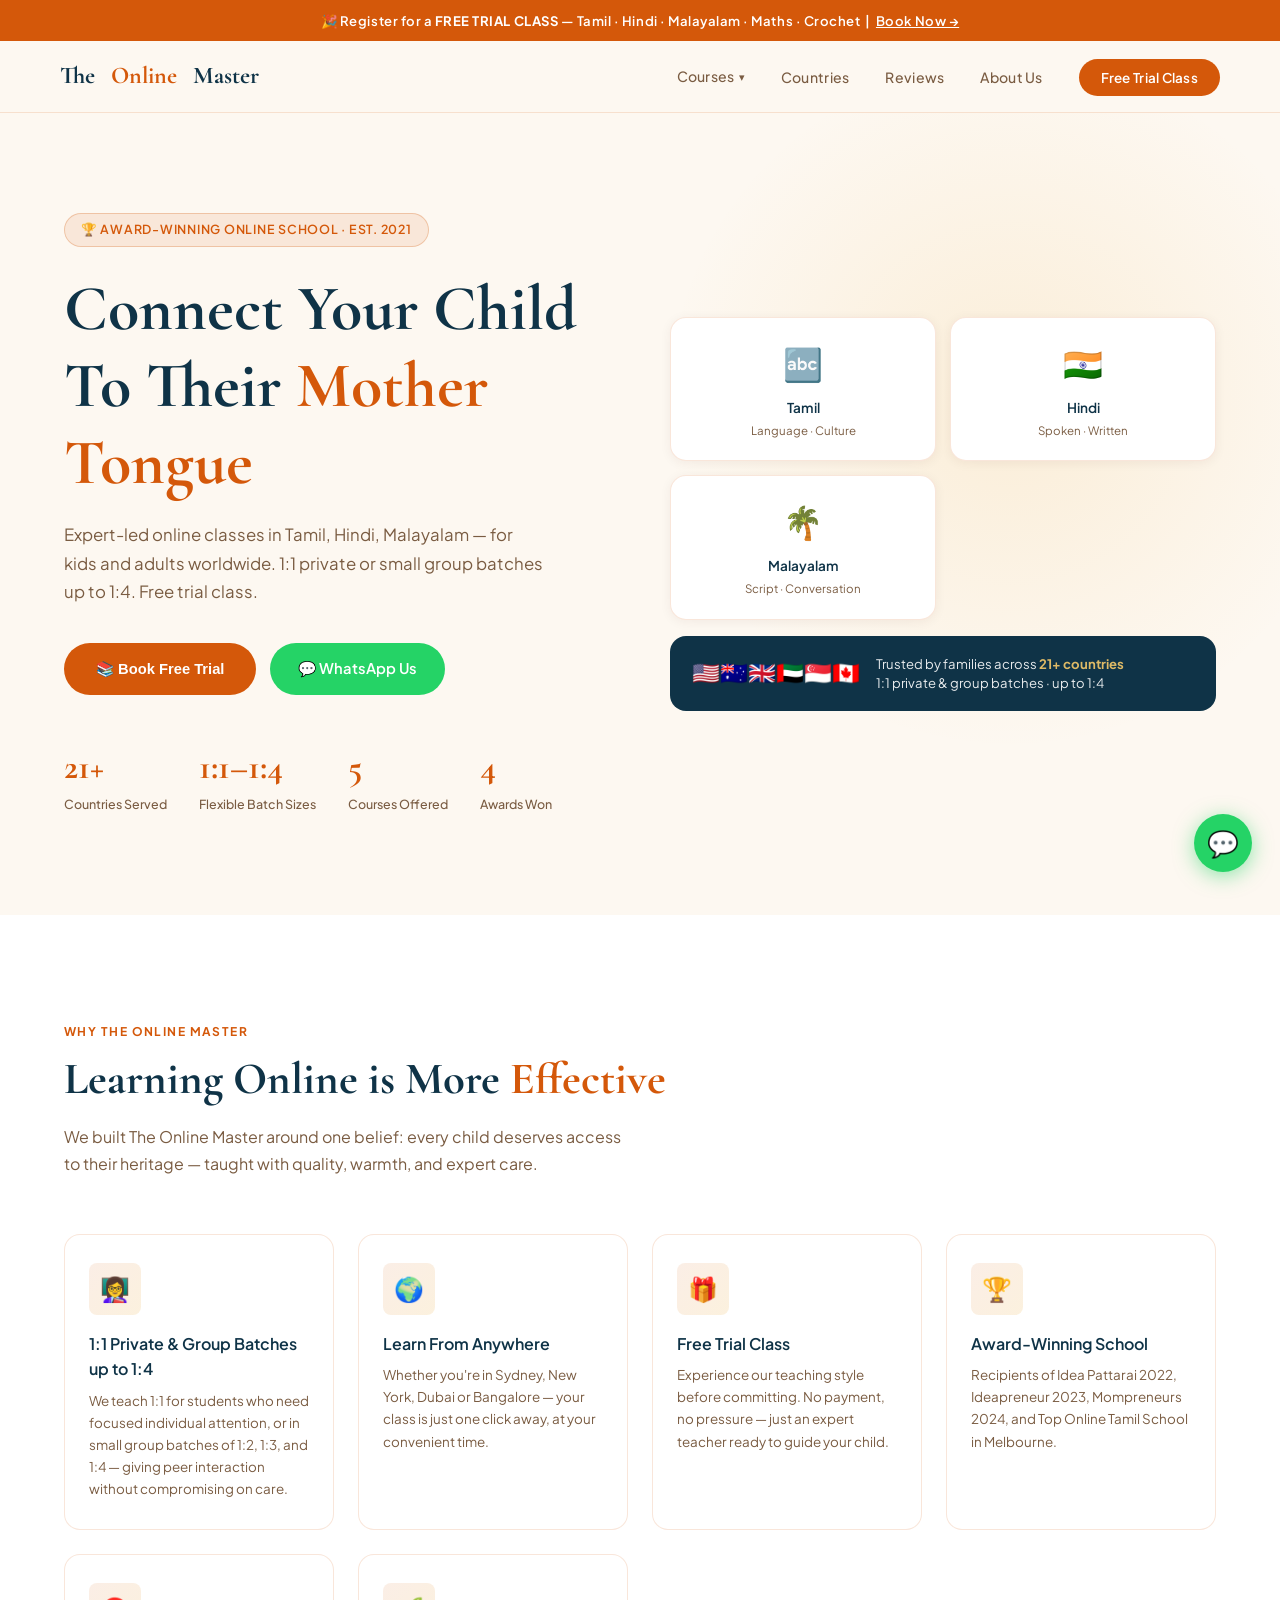
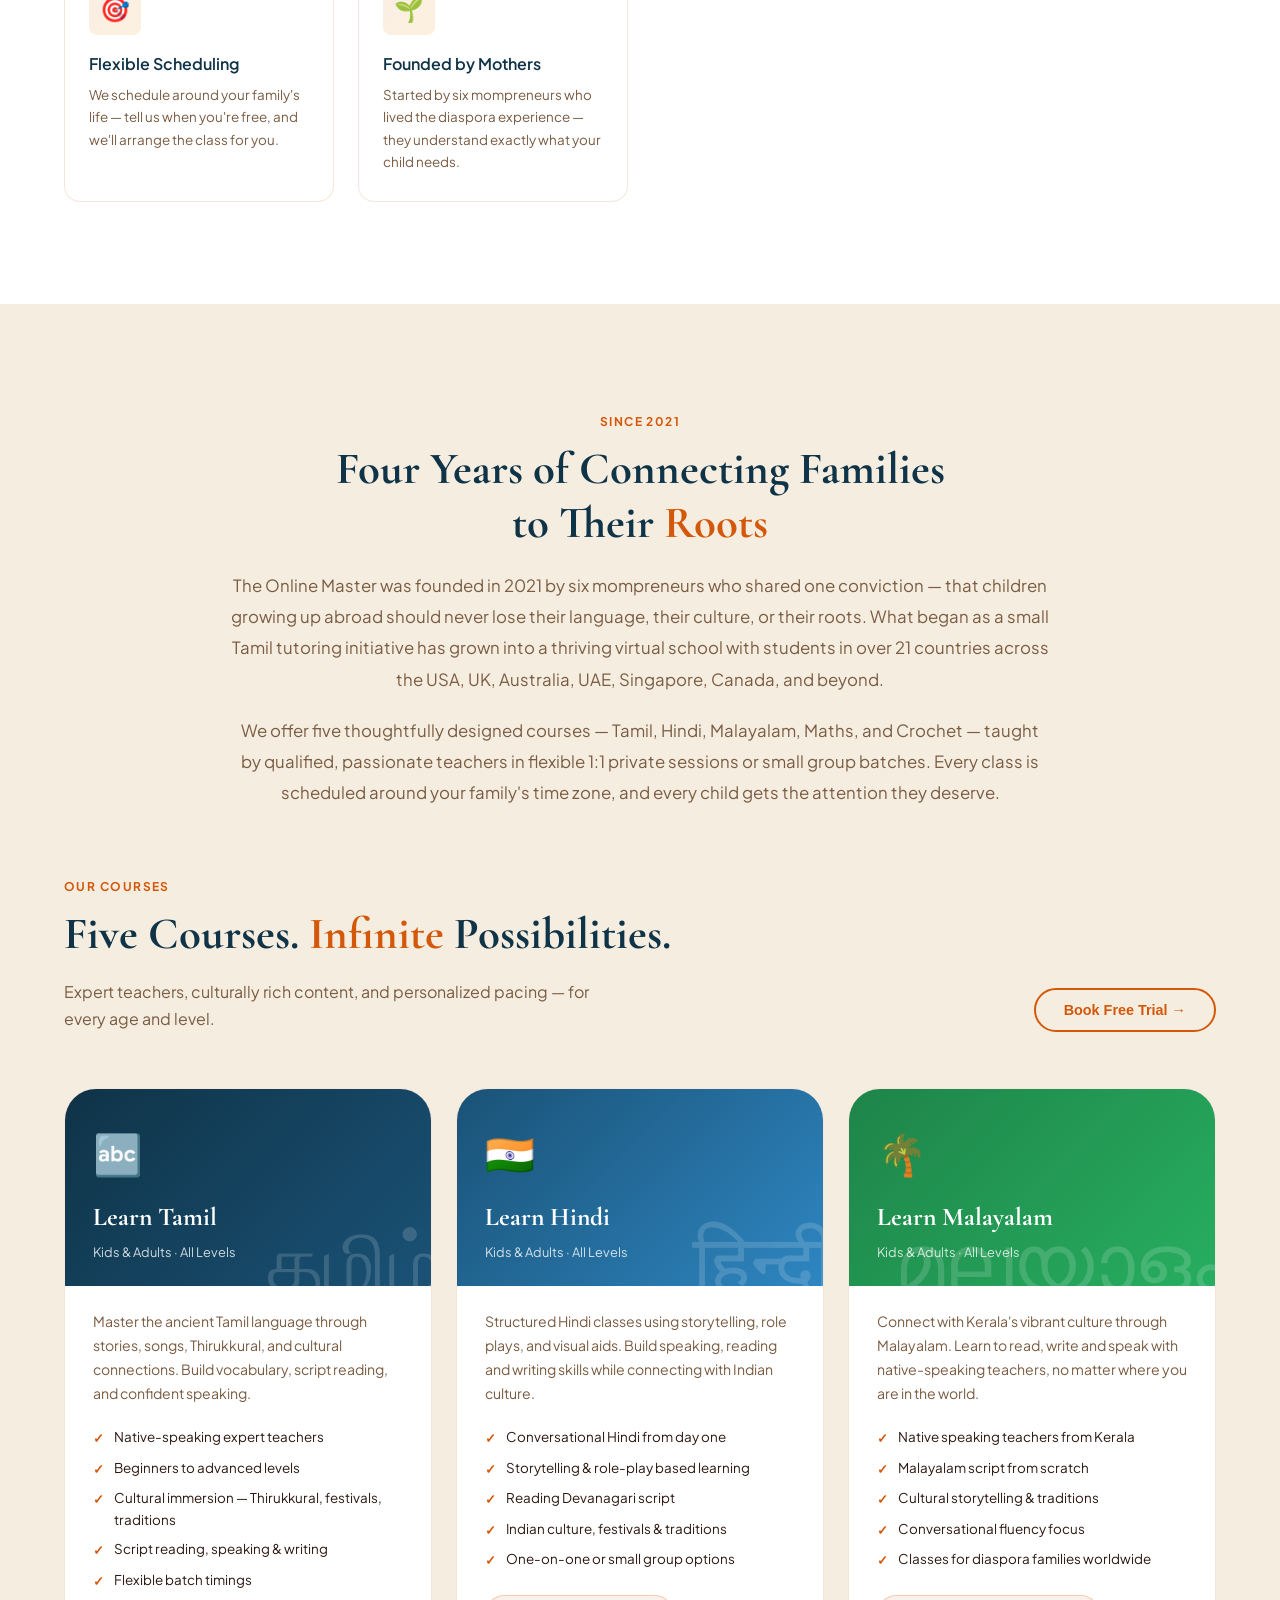
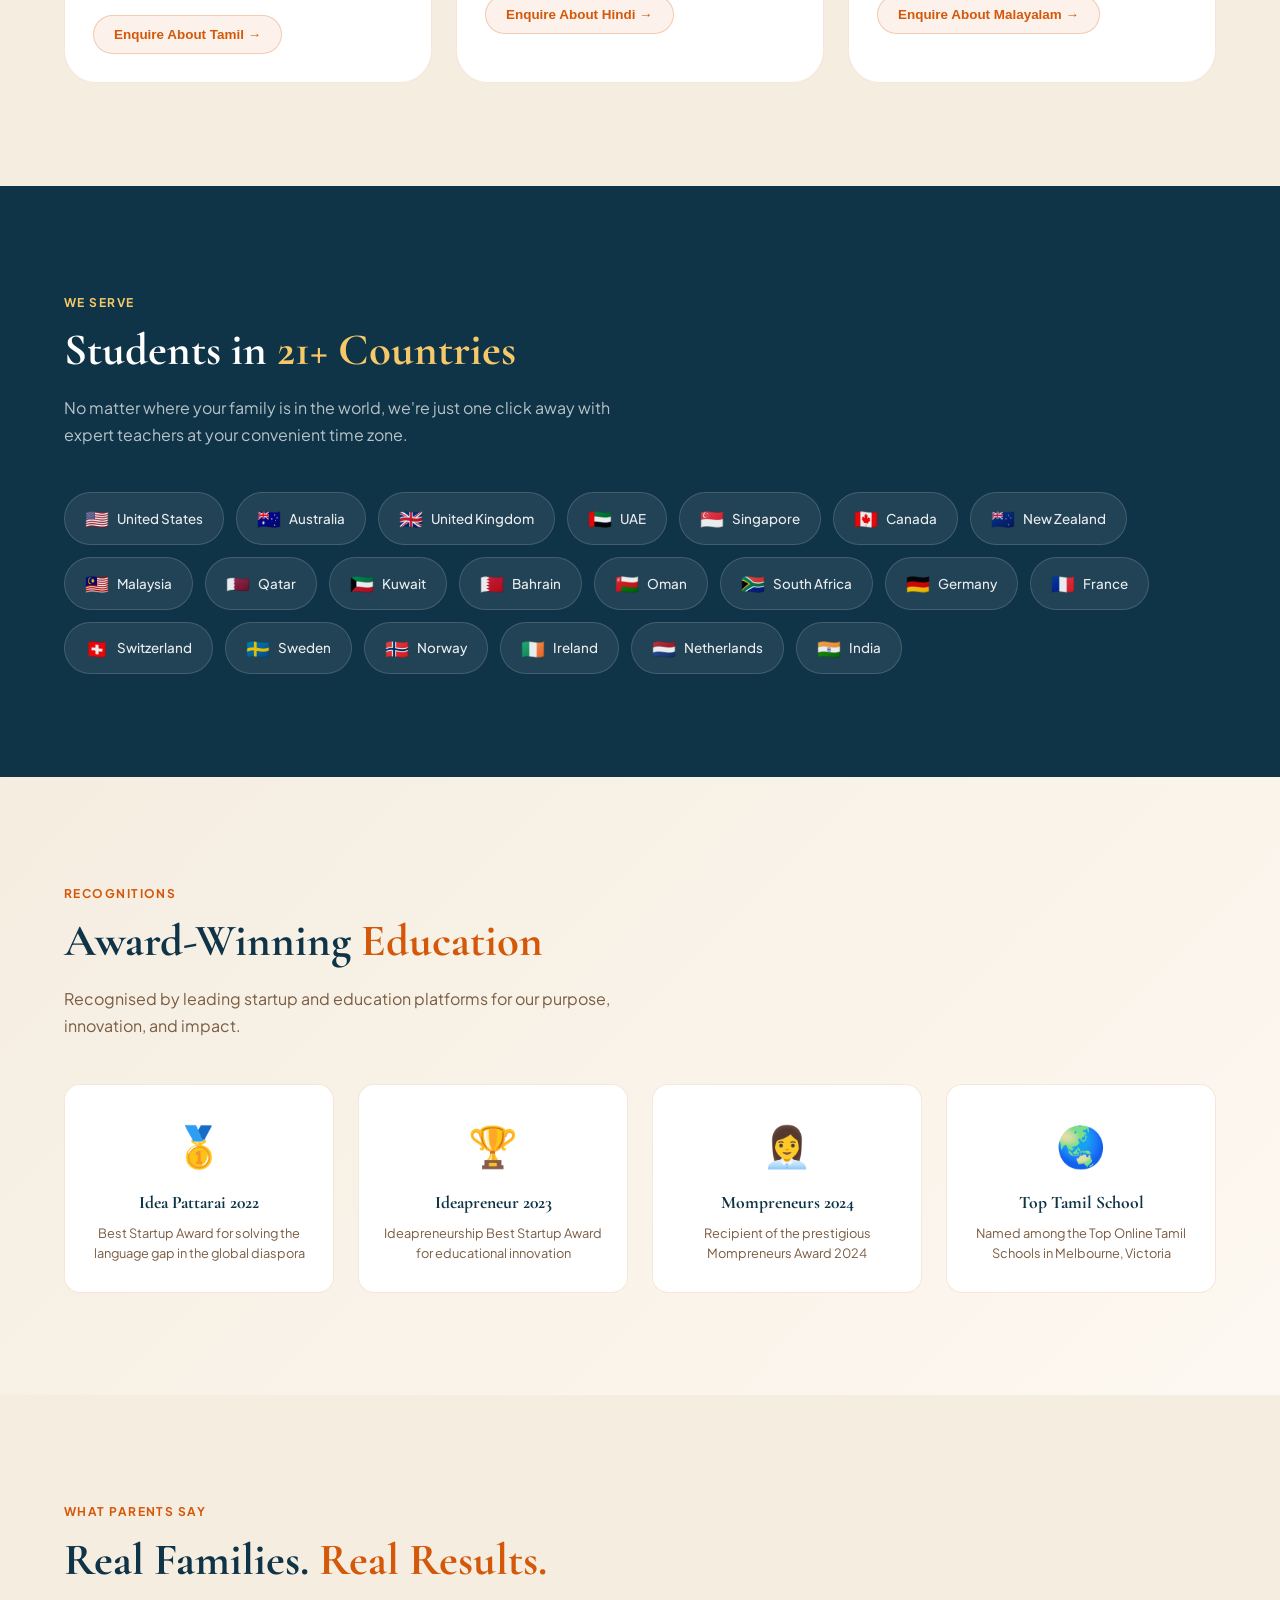
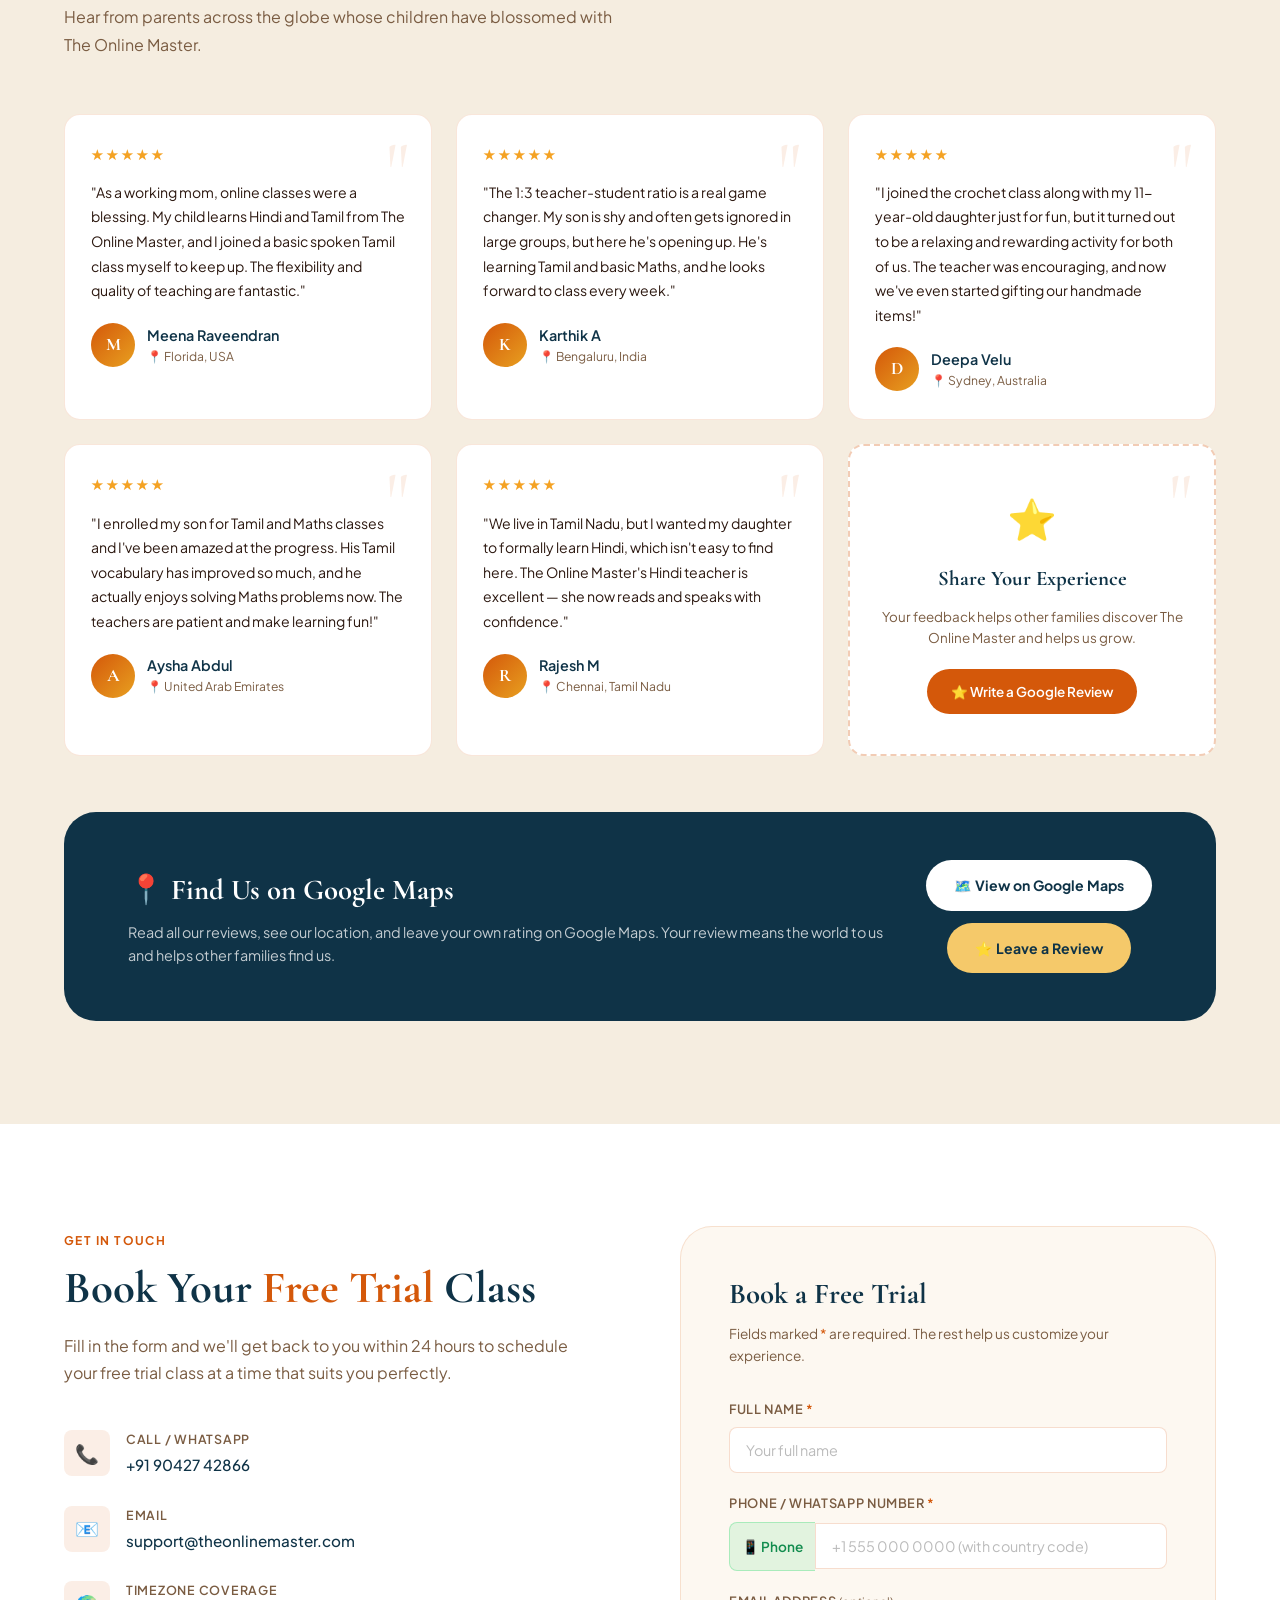
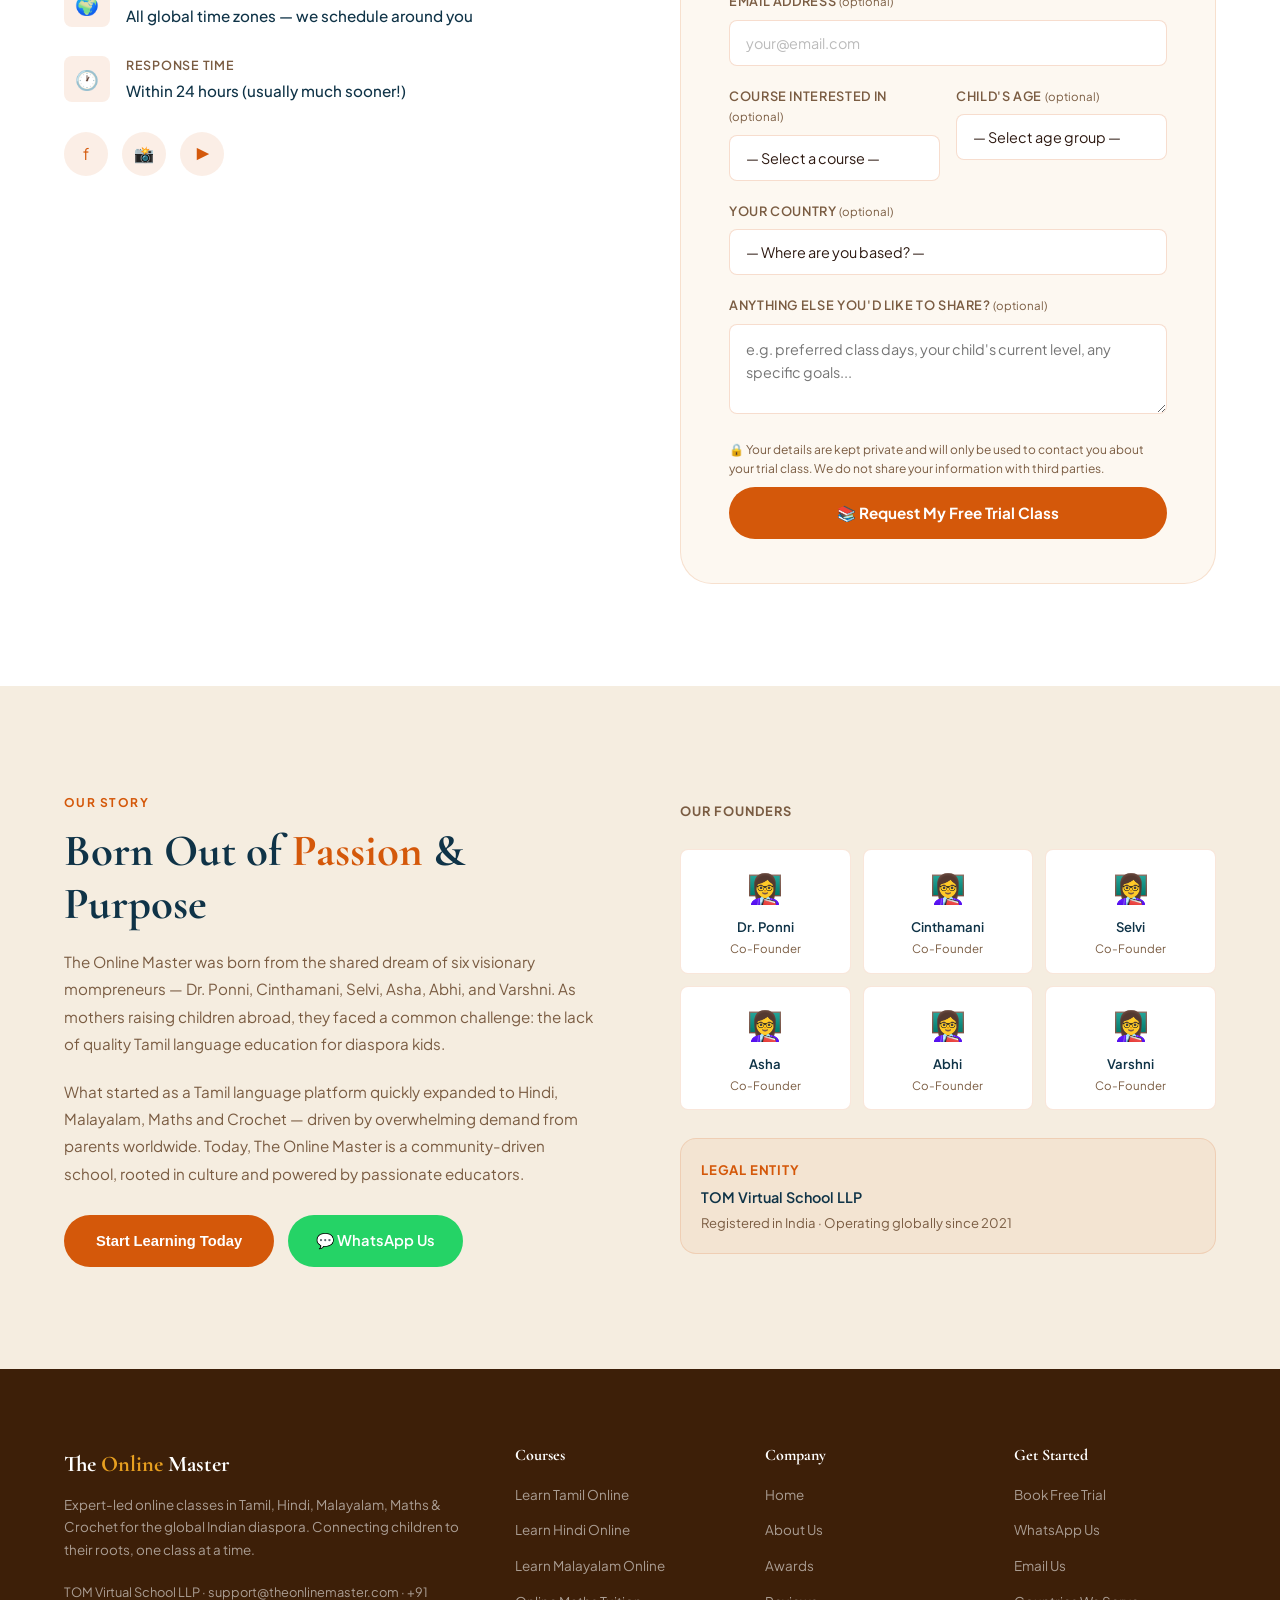
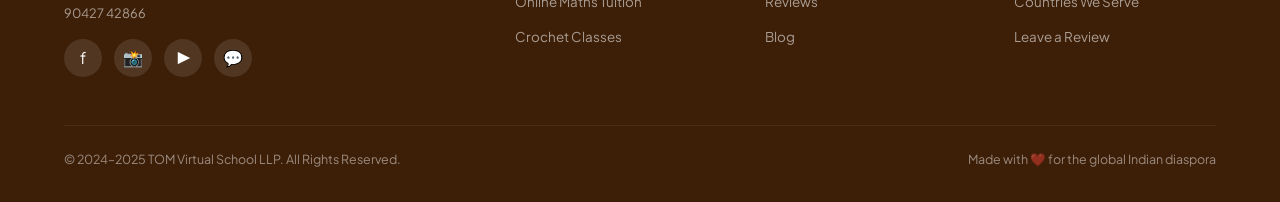
==== commit 83dc59b2: "Update index.html" ====
--- a/index.html
+++ b/index.html
@@ -1059,7 +1059,7 @@
       Connect Your Child<br/>To Their <em>Mother Tongue</em>
     </h1>
     <p class="hero-sub">
-      Expert-led online classes in Tamil, Hindi, Malayalam, Maths & Crochet — for kids and adults worldwide. 1:1 private or small group batches up to 1:4. Free trial class.
+      Expert-led online classes in Tamil, Hindi, Malayalam — for kids and adults worldwide. 1:1 private or small group batches up to 1:4. Free trial class.
     </p>
     <div class="hero-actions">
       <button class="btn-primary" onclick="document.getElementById('enquiry').scrollIntoView({behavior:'smooth'})">
@@ -1093,16 +1093,6 @@
         <div class="emoji">🌴</div>
         <div class="name">Malayalam</div>
         <div class="tag">Script · Conversation</div>
-      </div>
-      <div class="course-pill" onclick="scrollToCourse('course-maths')" style="cursor:pointer;" title="Online Maths Tuition">
-        <div class="emoji">➕</div>
-        <div class="name">Maths</div>
-        <div class="tag">All Boards</div>
-      </div>
-      <div class="course-pill" onclick="scrollToCourse('course-crochet')" style="cursor:pointer;grid-column:span 2;" title="Crochet Classes Online">
-        <div class="emoji">🧶</div>
-        <div class="name">Crochet</div>
-        <div class="tag">Creative Arts · All Ages</div>
       </div>
     </div>
     <div class="hero-trust">
@@ -1240,46 +1230,6 @@
           <li>Classes for diaspora families worldwide</li>
         </ul>
         <button class="course-cta" onclick="selectCourse('Malayalam Language')">Enquire About Malayalam →</button>
-      </div>
-    </div>
-
-    <!-- Maths -->
-    <div class="course-card reveal" id="course-maths">
-      <div class="course-header" data-script="∑" style="background:linear-gradient(135deg,#7D3C98,#9B59B6)">
-        <div class="course-icon">➕</div>
-        <div class="course-title">Learn Maths</div>
-        <div class="course-sub">Kids of All Ages · All Boards</div>
-      </div>
-      <div class="course-body">
-        <p class="course-desc">Concept-driven Maths tuition with visual aids and real-world examples. Supports every major curriculum board for students worldwide.</p>
-        <ul class="course-features">
-          <li>CBSE, ICSE, IB, Australian, UK & US boards</li>
-          <li>Arithmetic to Algebra, Geometry & beyond</li>
-          <li>Visual aids & real-life problem solving</li>
-          <li>Boosts confidence & exam performance</li>
-          <li>Personalized pacing for every student</li>
-        </ul>
-        <button class="course-cta" onclick="selectCourse('Maths')">Enquire About Maths →</button>
-      </div>
-    </div>
-
-    <!-- Crochet -->
-    <div class="course-card reveal" id="course-crochet" style="grid-column: span 1;">
-      <div class="course-header" data-script="🧶" style="background:linear-gradient(135deg,#D4580A,#E8A020)">
-        <div class="course-icon">🧶</div>
-        <div class="course-title">Learn Crochet</div>
-        <div class="course-sub">Kids & Adults · Creative Arts</div>
-      </div>
-      <div class="course-body">
-        <p class="course-desc">Relaxing, rewarding creative workshops for both kids and adults. Learn to crochet beautiful handmade items while building patience, creativity and fine motor skills.</p>
-        <ul class="course-features">
-          <li>Beginner to advanced patterns</li>
-          <li>Parent-child classes available</li>
-          <li>Boosts creativity, focus & patience</li>
-          <li>Make & gift handmade creations</li>
-          <li>Fun, encouraging instructors</li>
-        </ul>
-        <button class="course-cta" onclick="selectCourse('Crochet')">Enquire About Crochet →</button>
       </div>
     </div>
 
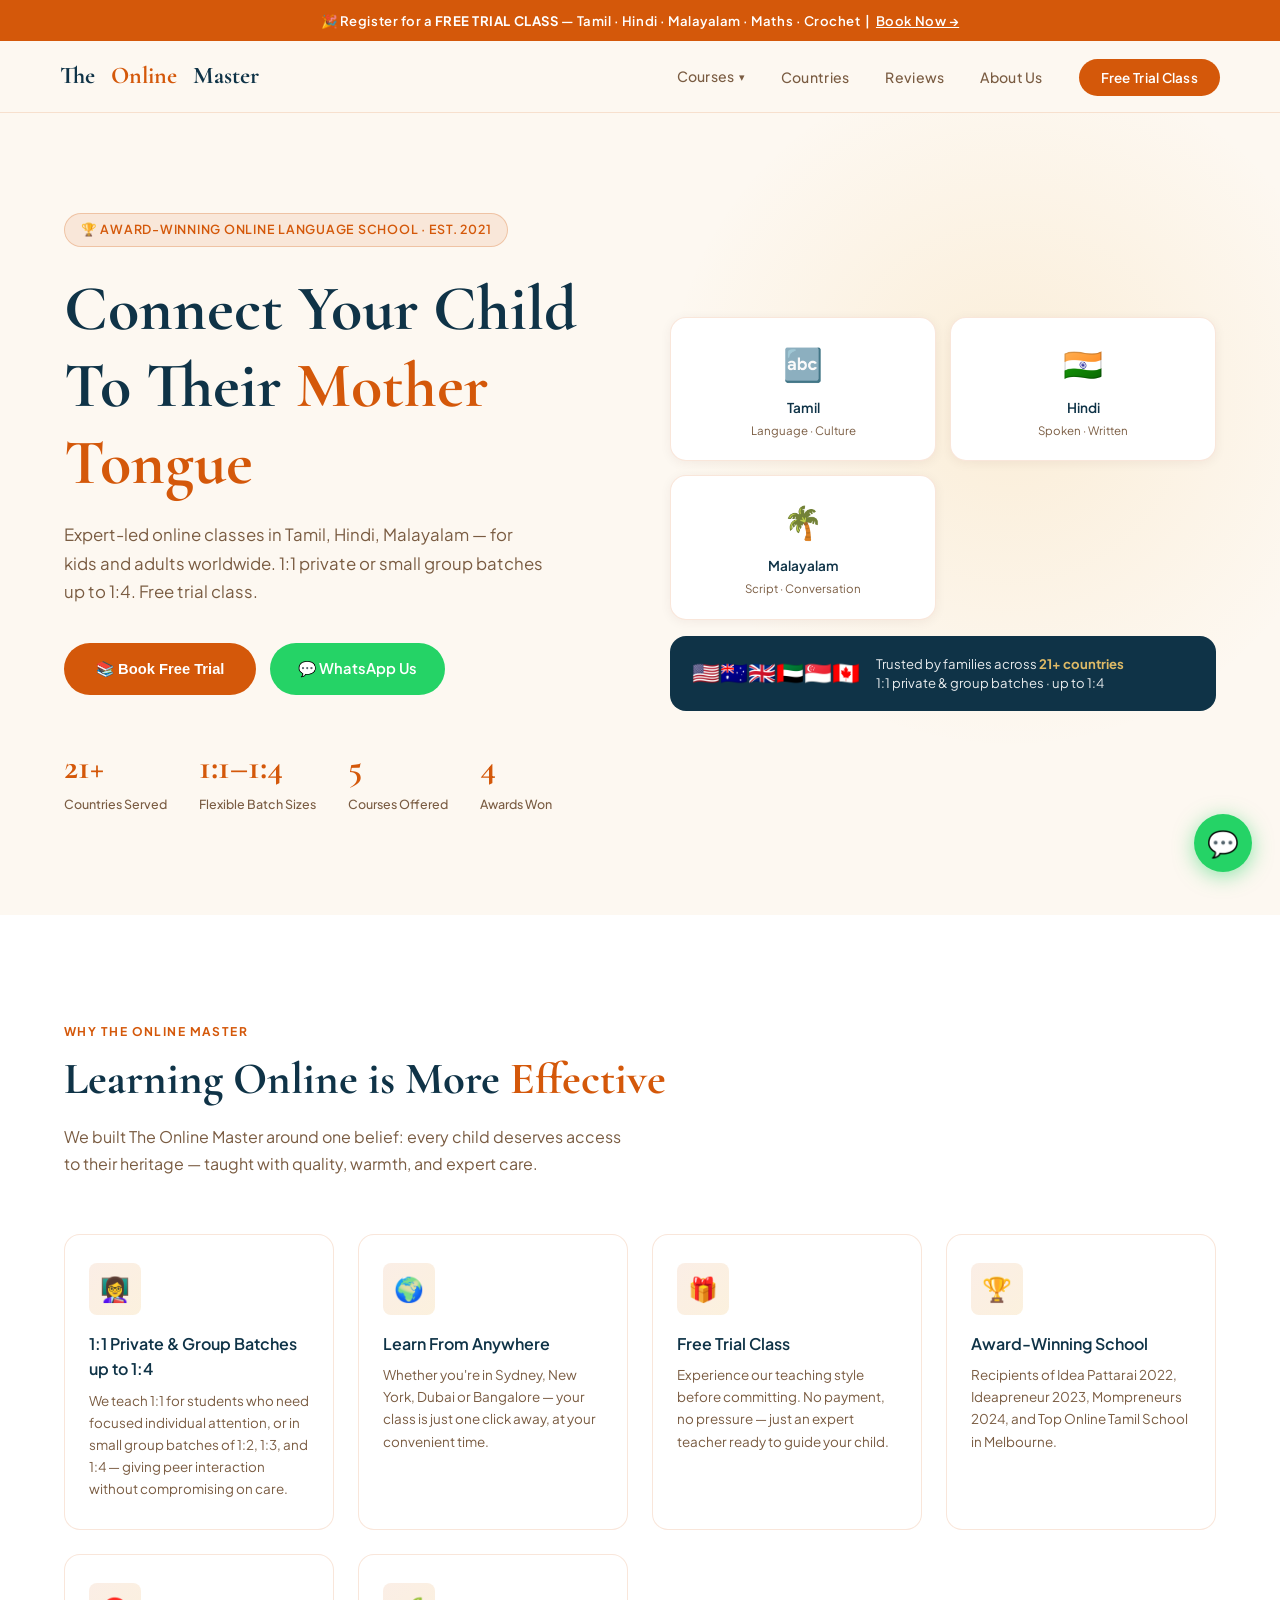
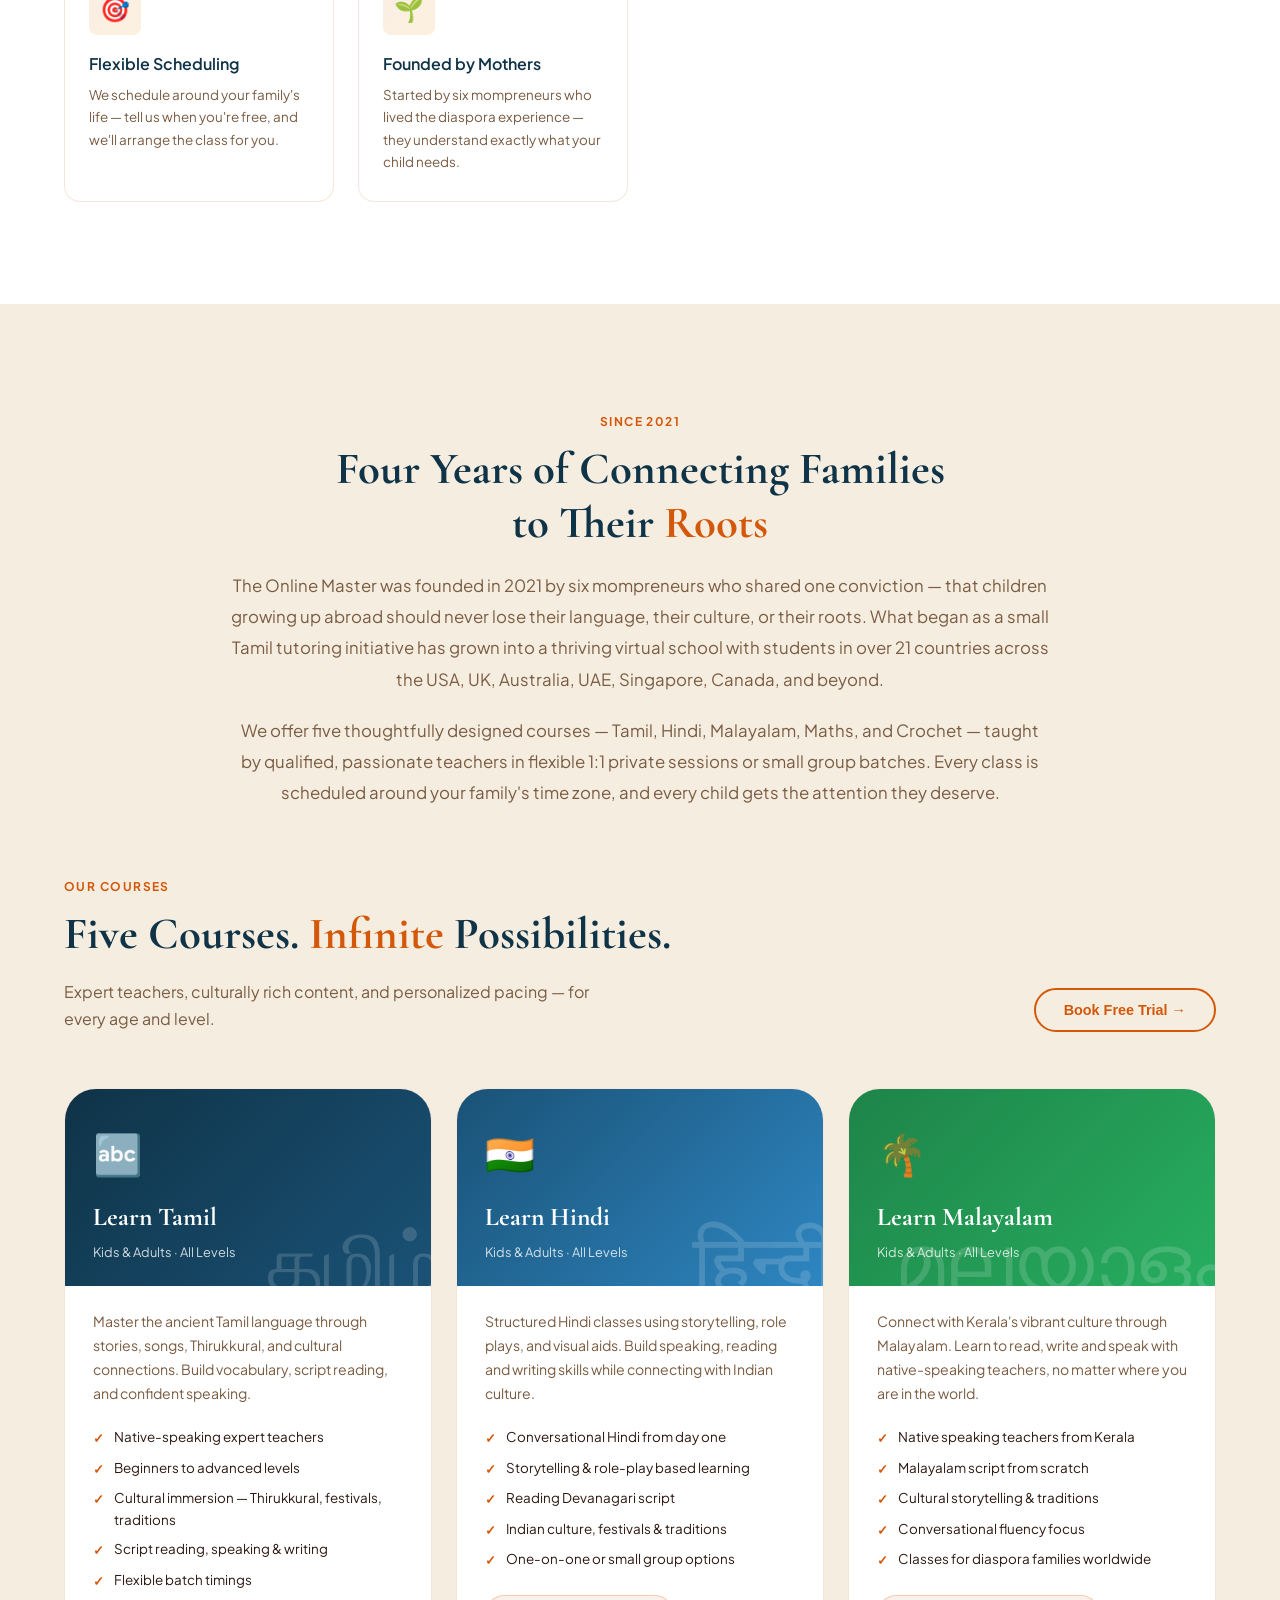
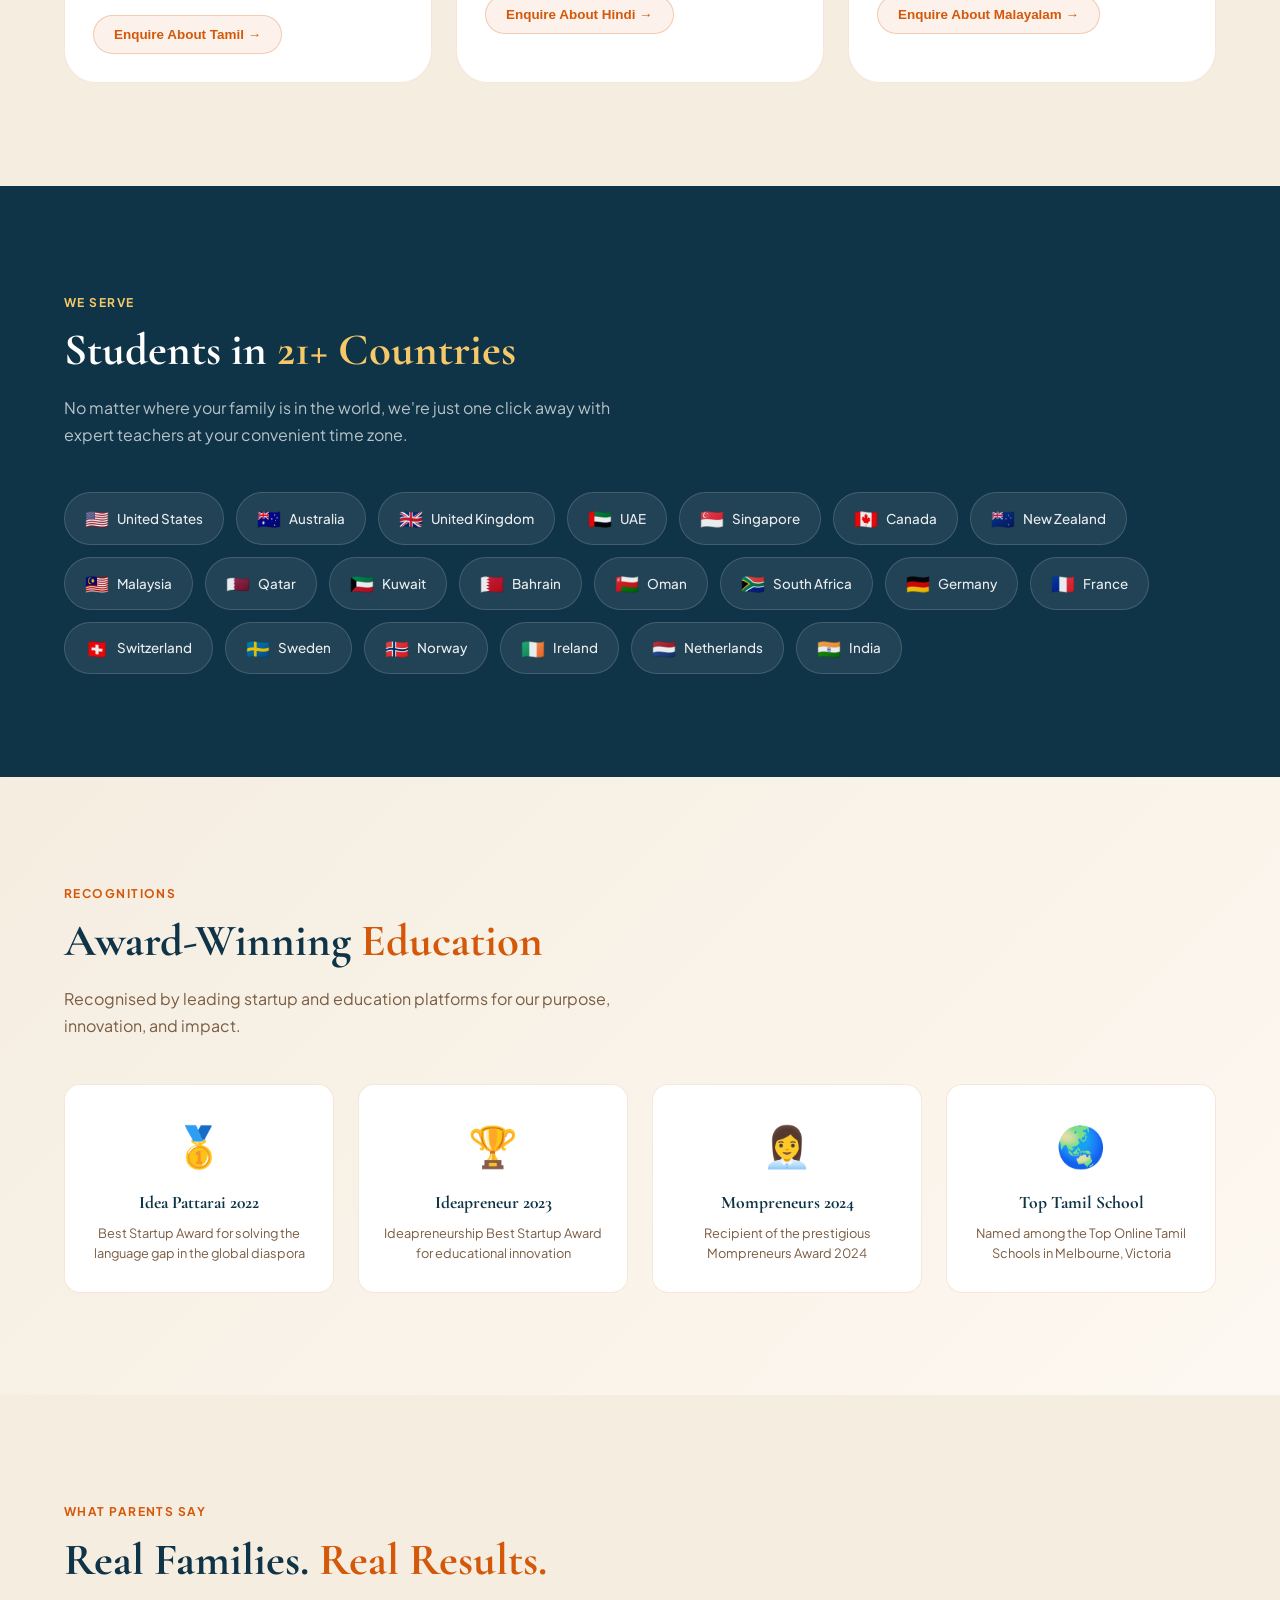
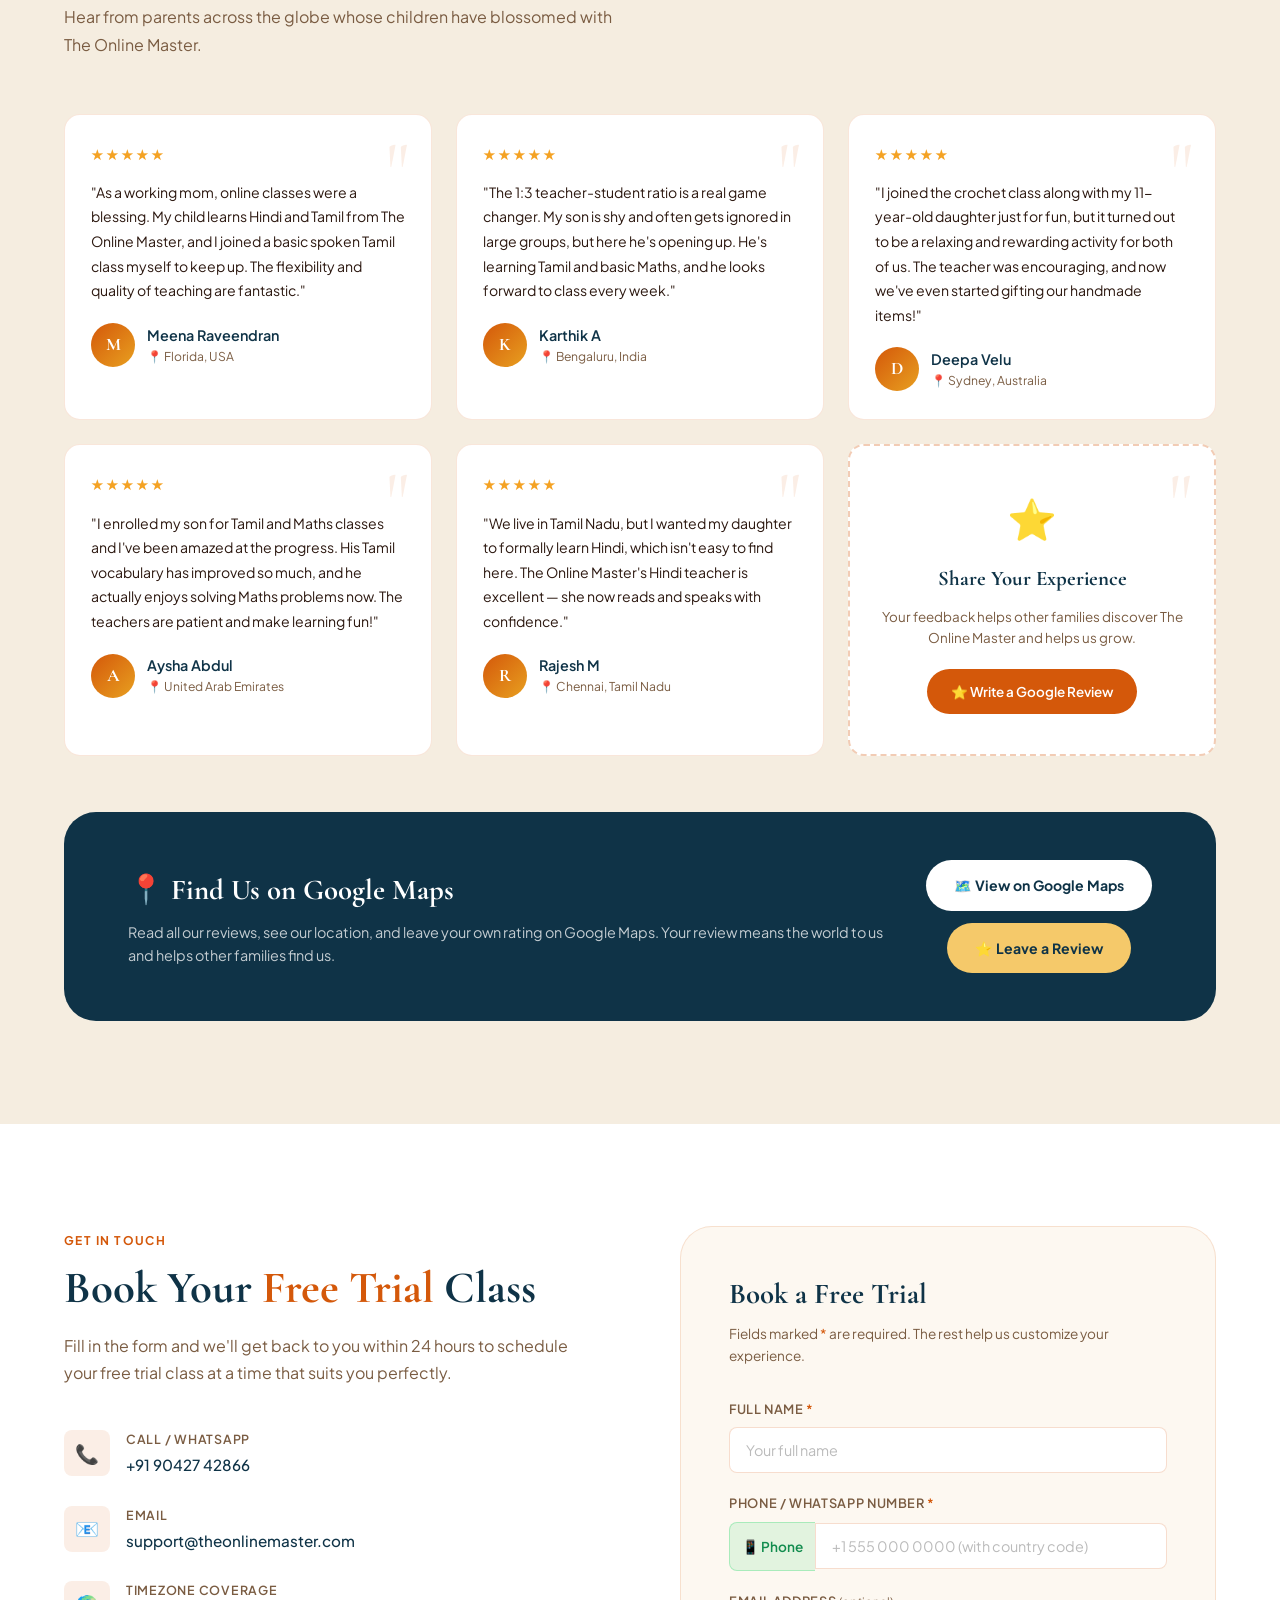
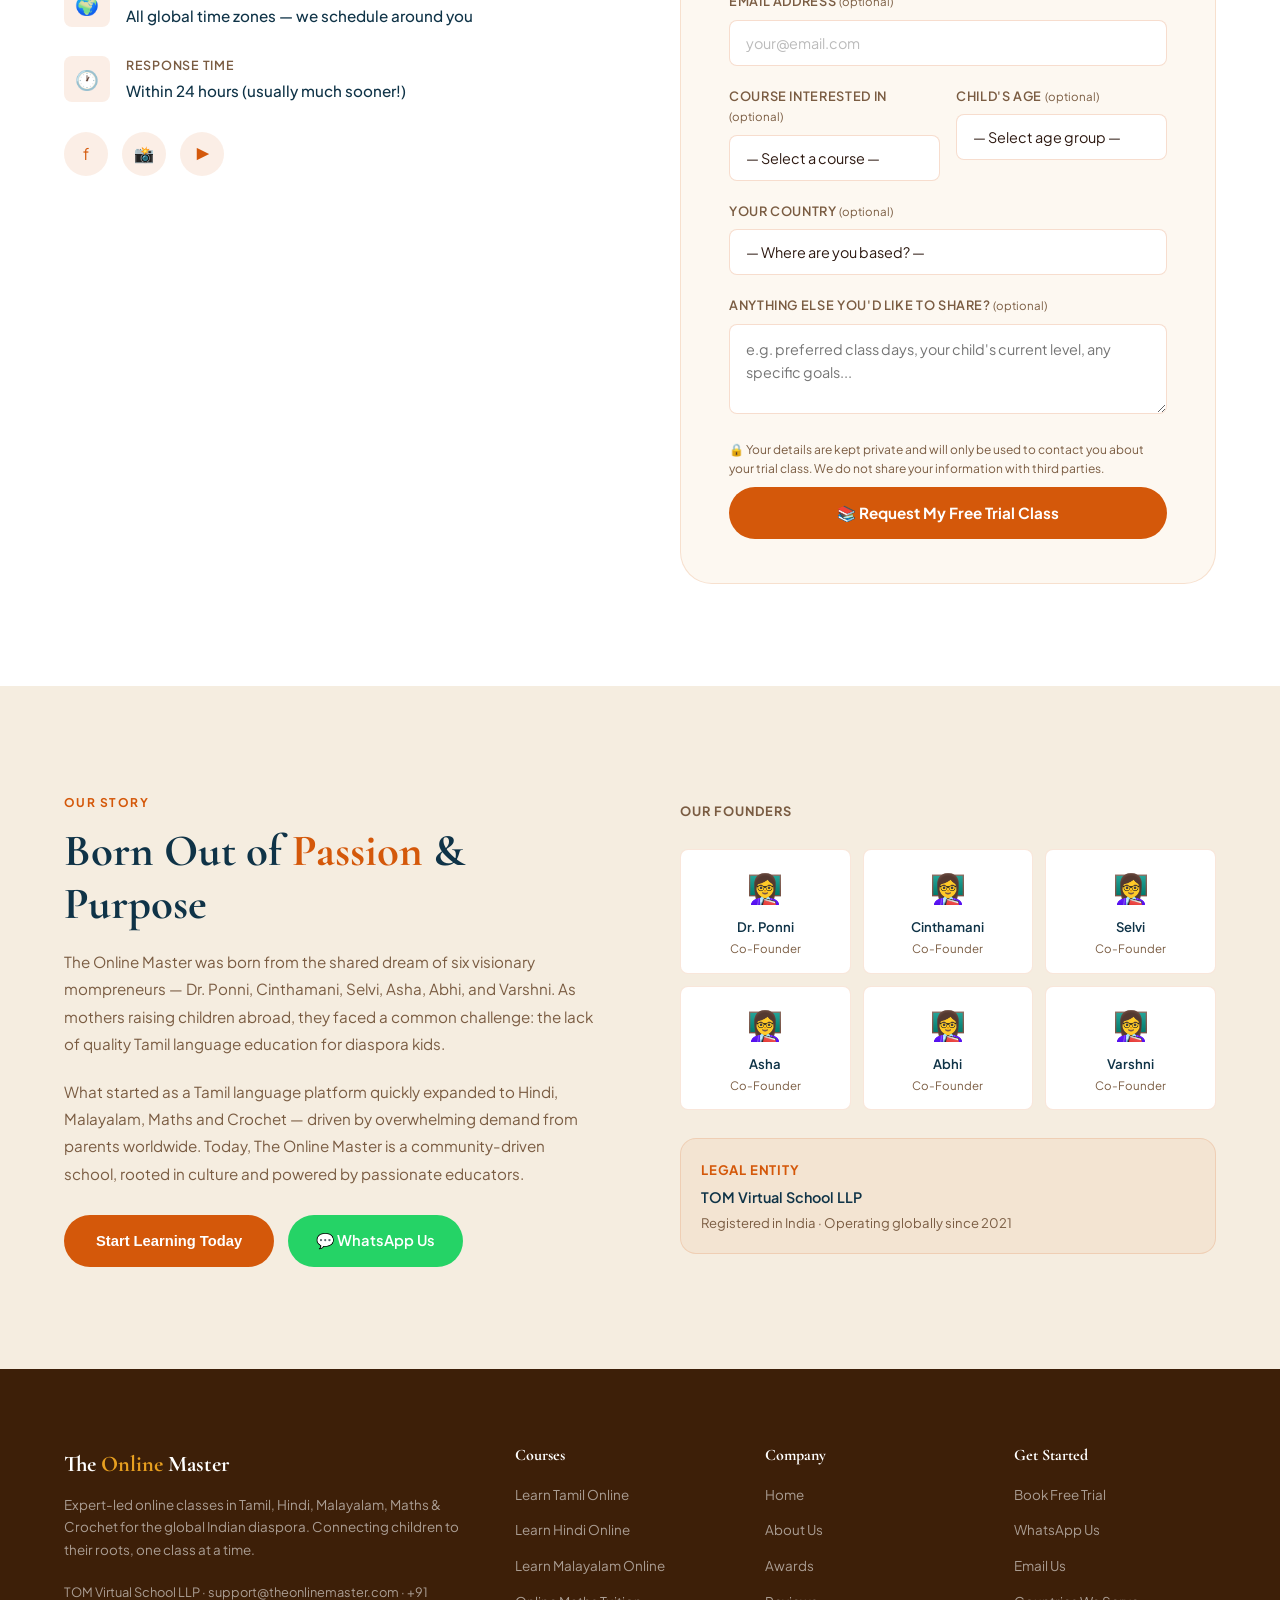
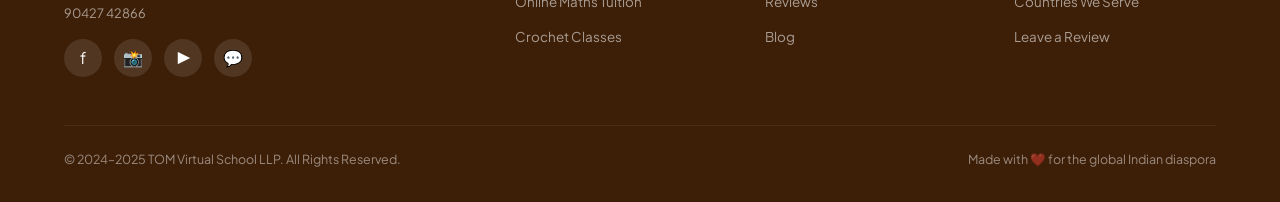
==== commit 6c56fec2: "Update index.html" ====
--- a/index.html
+++ b/index.html
@@ -1054,7 +1054,7 @@
 <!-- ══ HERO ══ -->
 <section class="hero" id="home">
   <div class="hero-content">
-    <div class="hero-badge">🏆 Award-Winning Online School · Est. 2021</div>
+    <div class="hero-badge">🏆 Award-Winning Online Language School · Est. 2021</div>
     <h1 class="hero-title">
       Connect Your Child<br/>To Their <em>Mother Tongue</em>
     </h1>
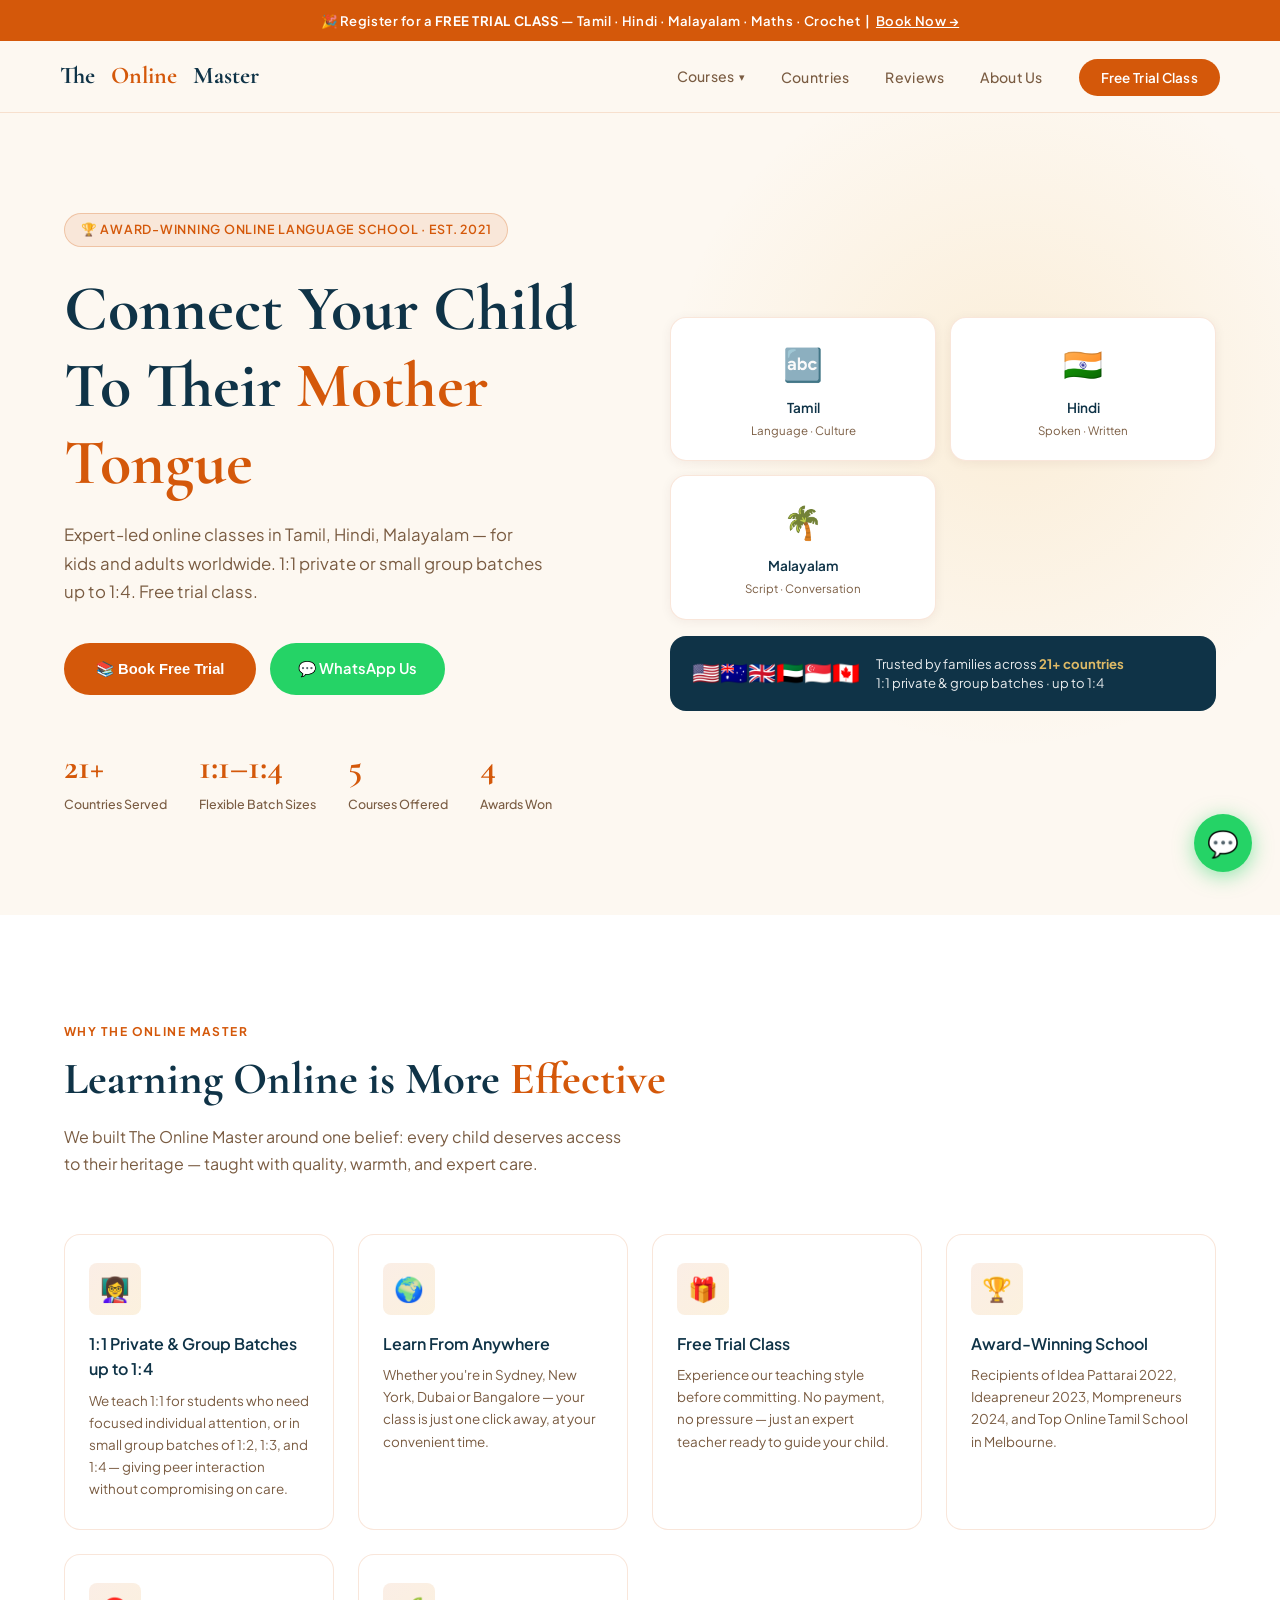
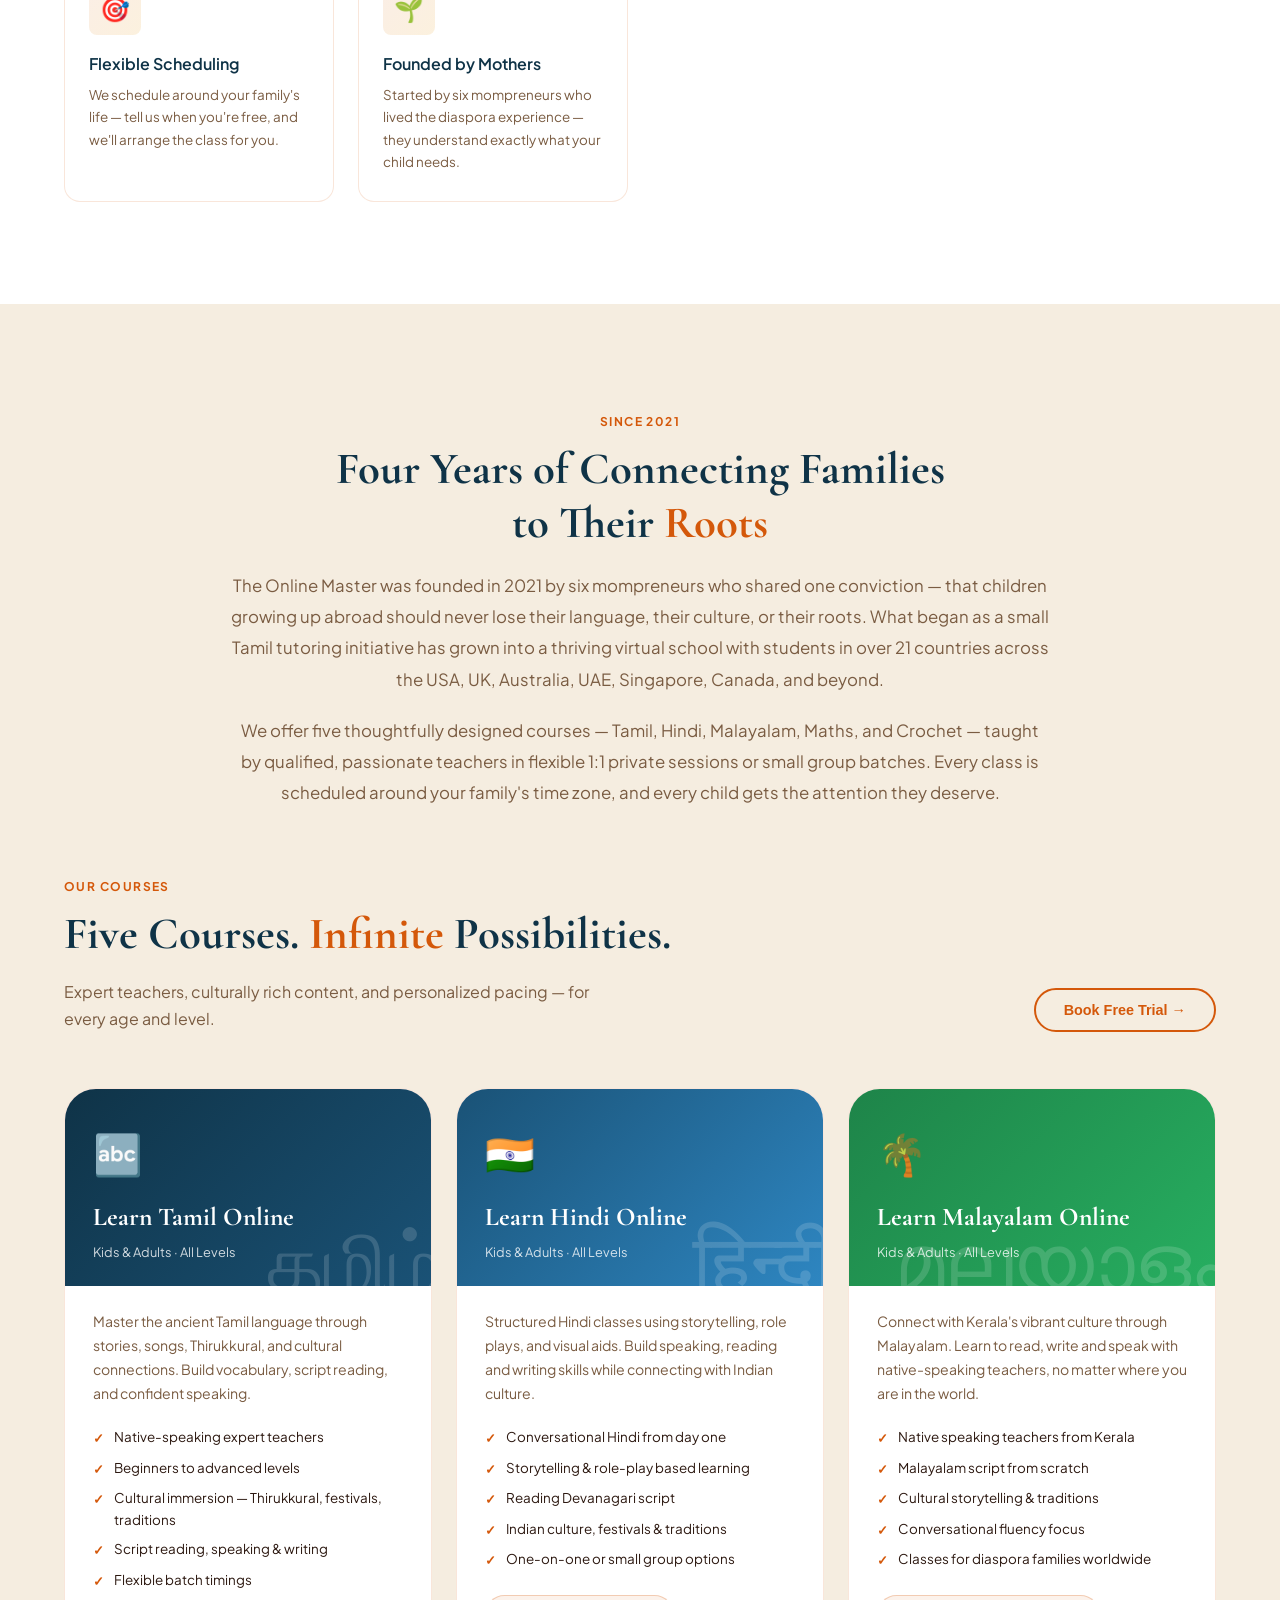
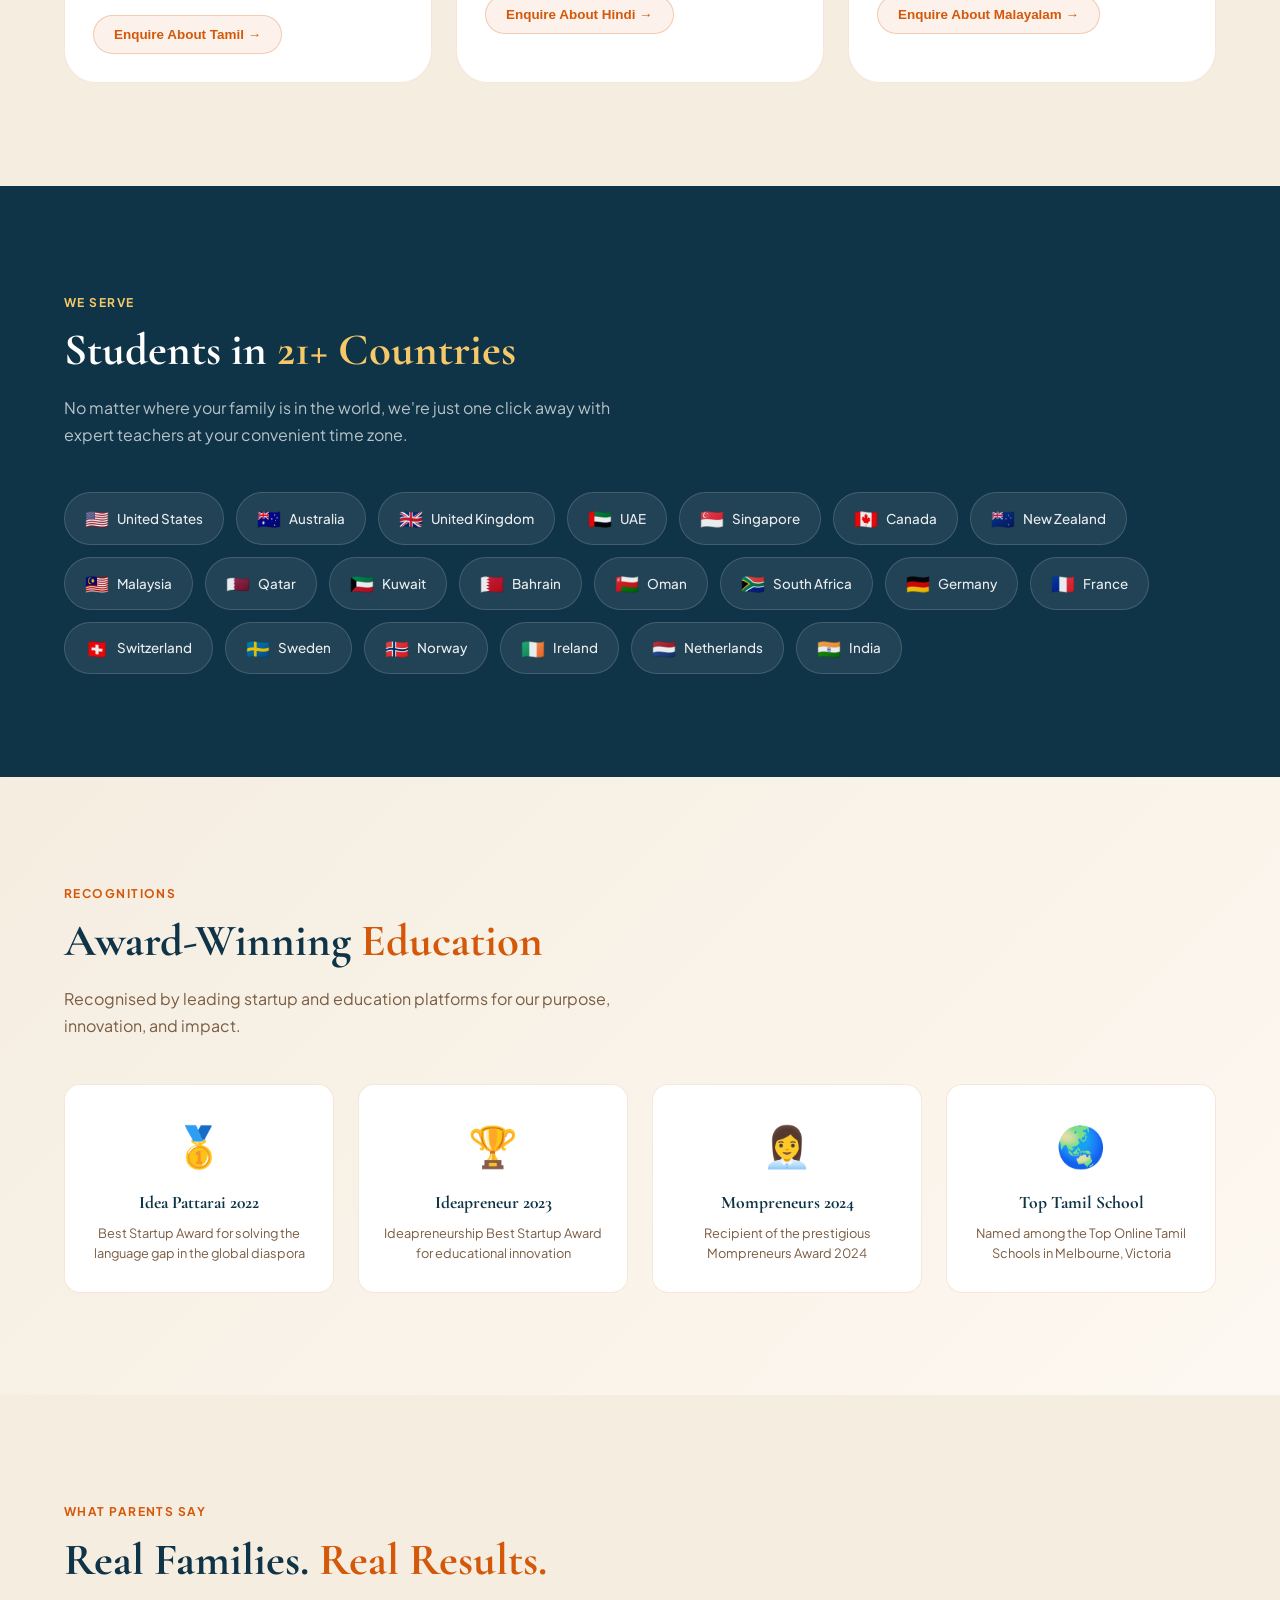
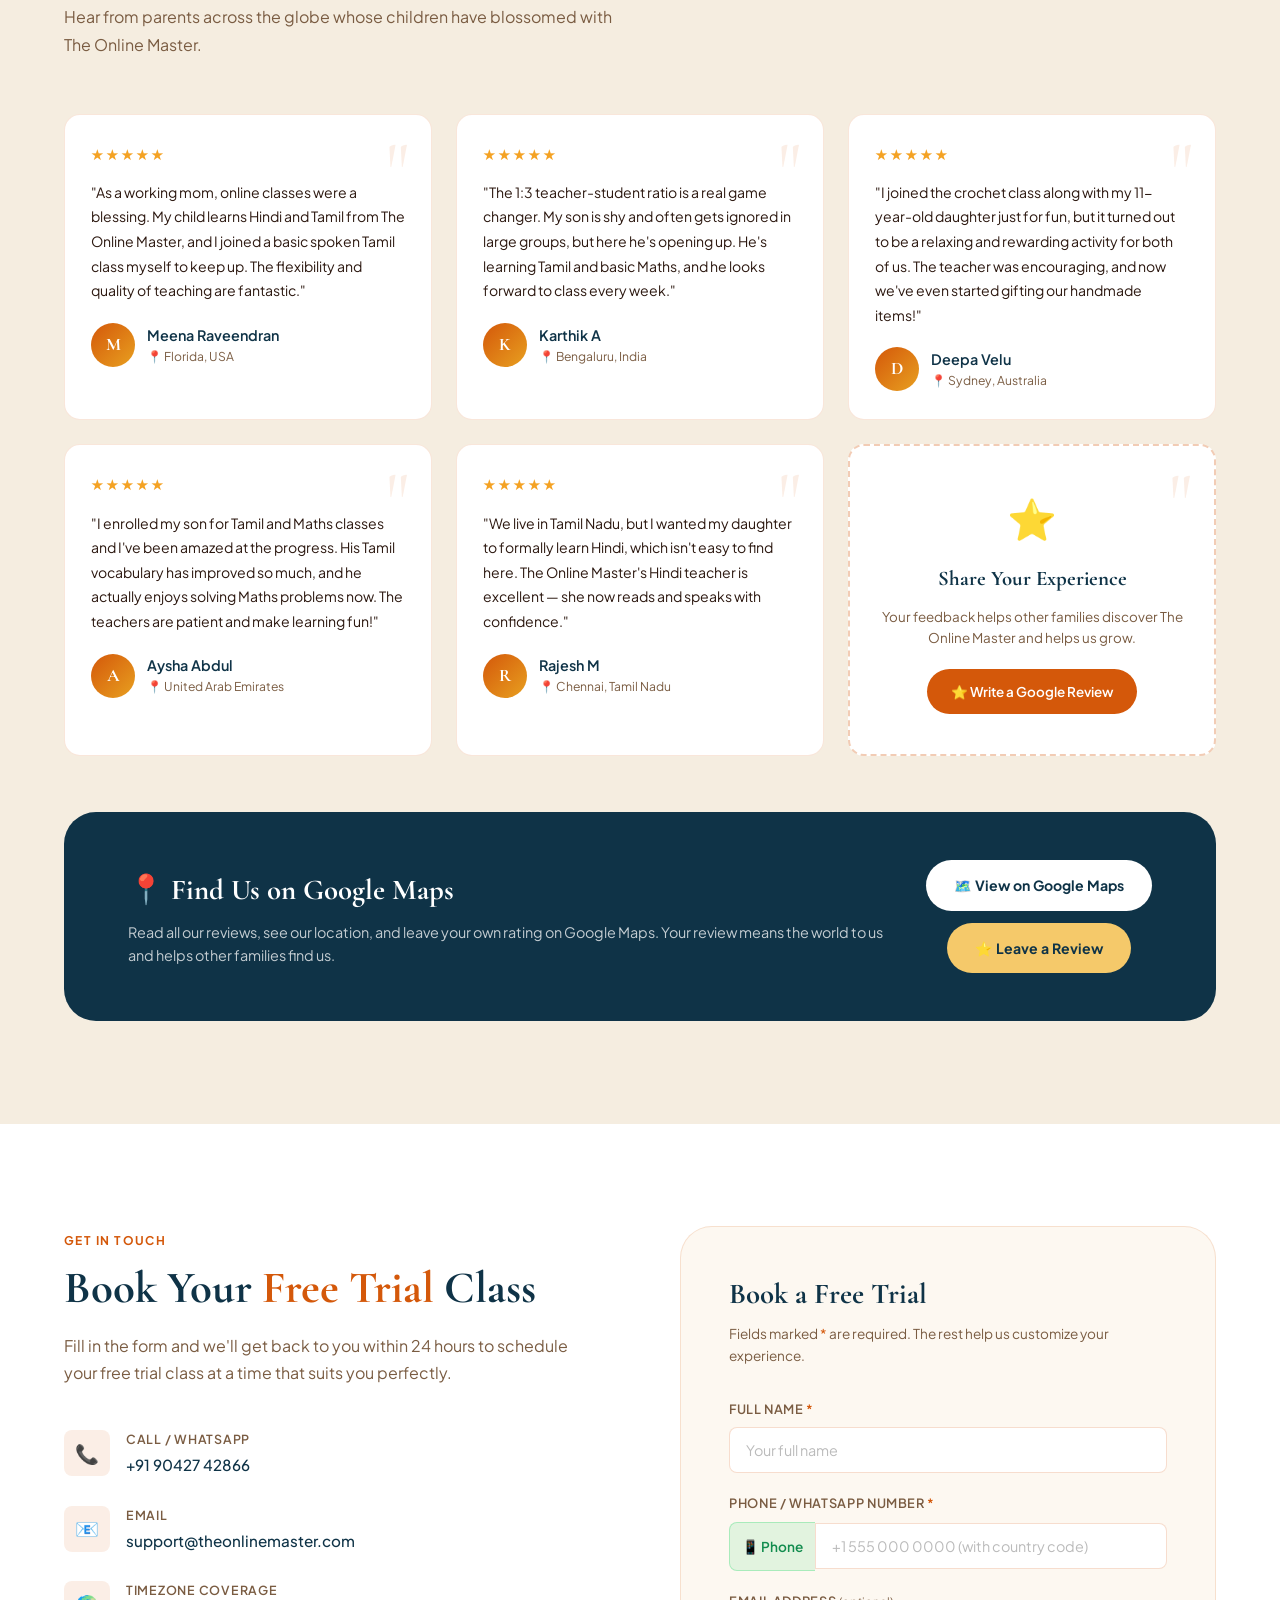
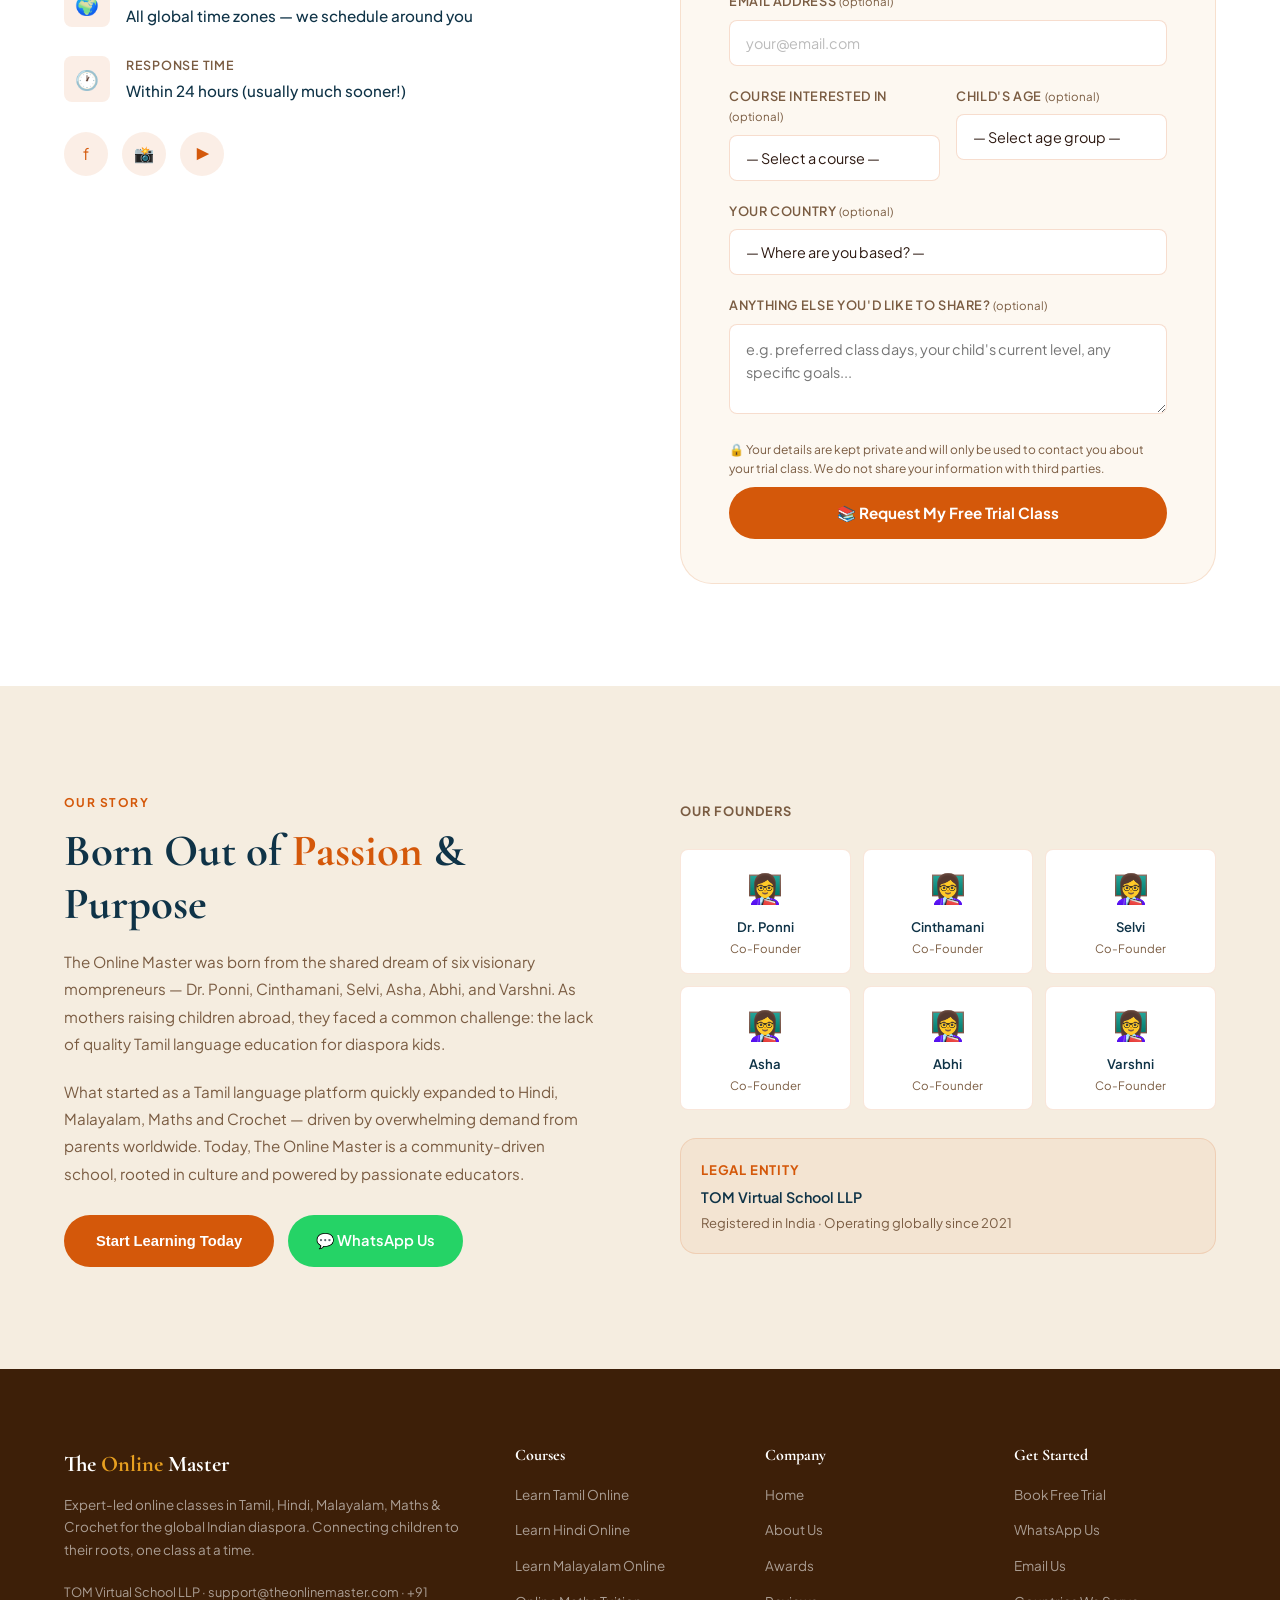
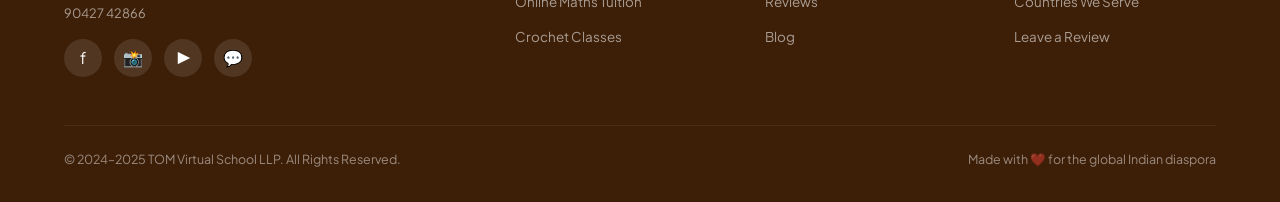
==== commit 71a82240: "Update index.html" ====
--- a/index.html
+++ b/index.html
@@ -1177,7 +1177,7 @@
     <div class="course-card reveal" id="course-tamil">
       <div class="course-header" data-script="தமிழ்">
         <div class="course-icon">🔤</div>
-        <div class="course-title">Learn Tamil</div>
+        <div class="course-title">Learn Tamil Online</div>
         <div class="course-sub">Kids & Adults · All Levels</div>
       </div>
       <div class="course-body">
@@ -1197,7 +1197,7 @@
     <div class="course-card reveal" id="course-hindi">
       <div class="course-header" data-script="हिन्दी" style="background:linear-gradient(135deg,#1A5276,#2E86C1)">
         <div class="course-icon">🇮🇳</div>
-        <div class="course-title">Learn Hindi</div>
+        <div class="course-title">Learn Hindi Online</div>
         <div class="course-sub">Kids & Adults · All Levels</div>
       </div>
       <div class="course-body">
@@ -1217,7 +1217,7 @@
     <div class="course-card reveal" id="course-malayalam">
       <div class="course-header" data-script="മലയാളം" style="background:linear-gradient(135deg,#1E8449,#27AE60)">
         <div class="course-icon">🌴</div>
-        <div class="course-title">Learn Malayalam</div>
+        <div class="course-title">Learn Malayalam Online</div>
         <div class="course-sub">Kids & Adults · All Levels</div>
       </div>
       <div class="course-body">
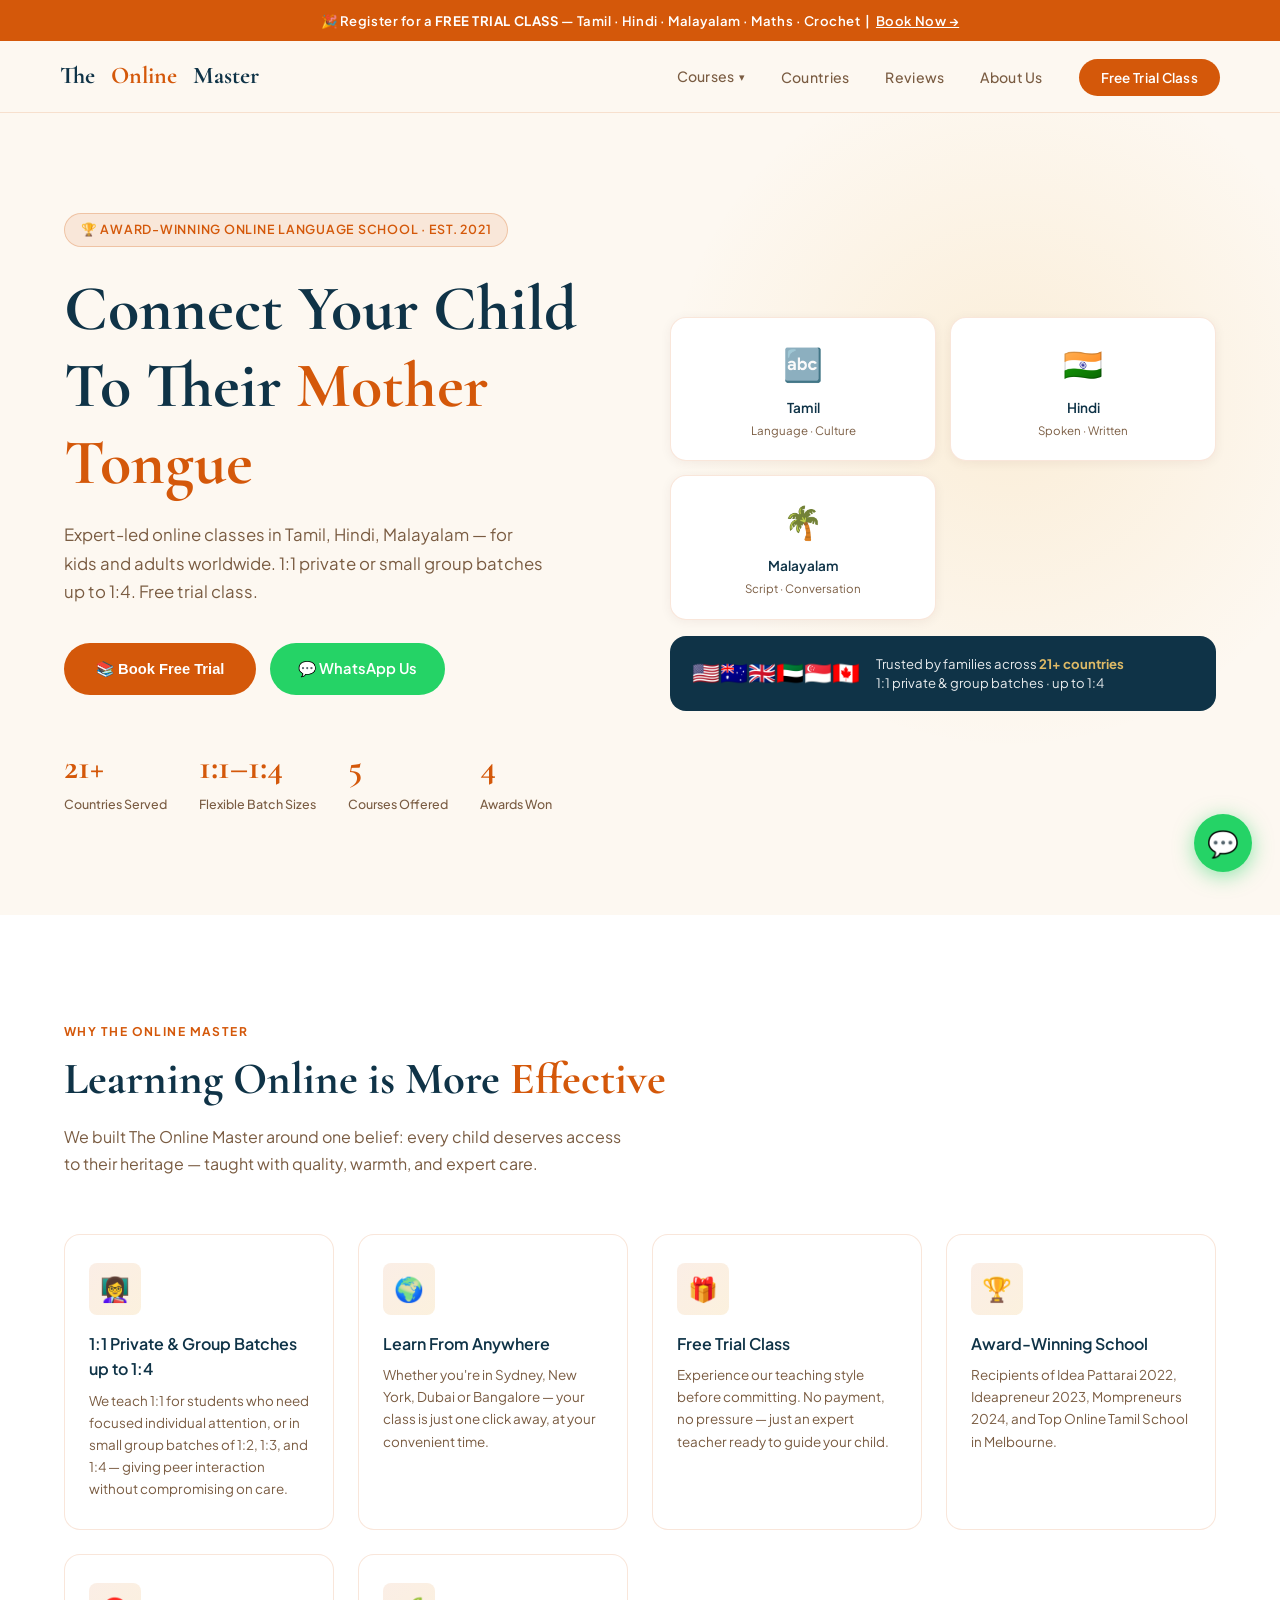
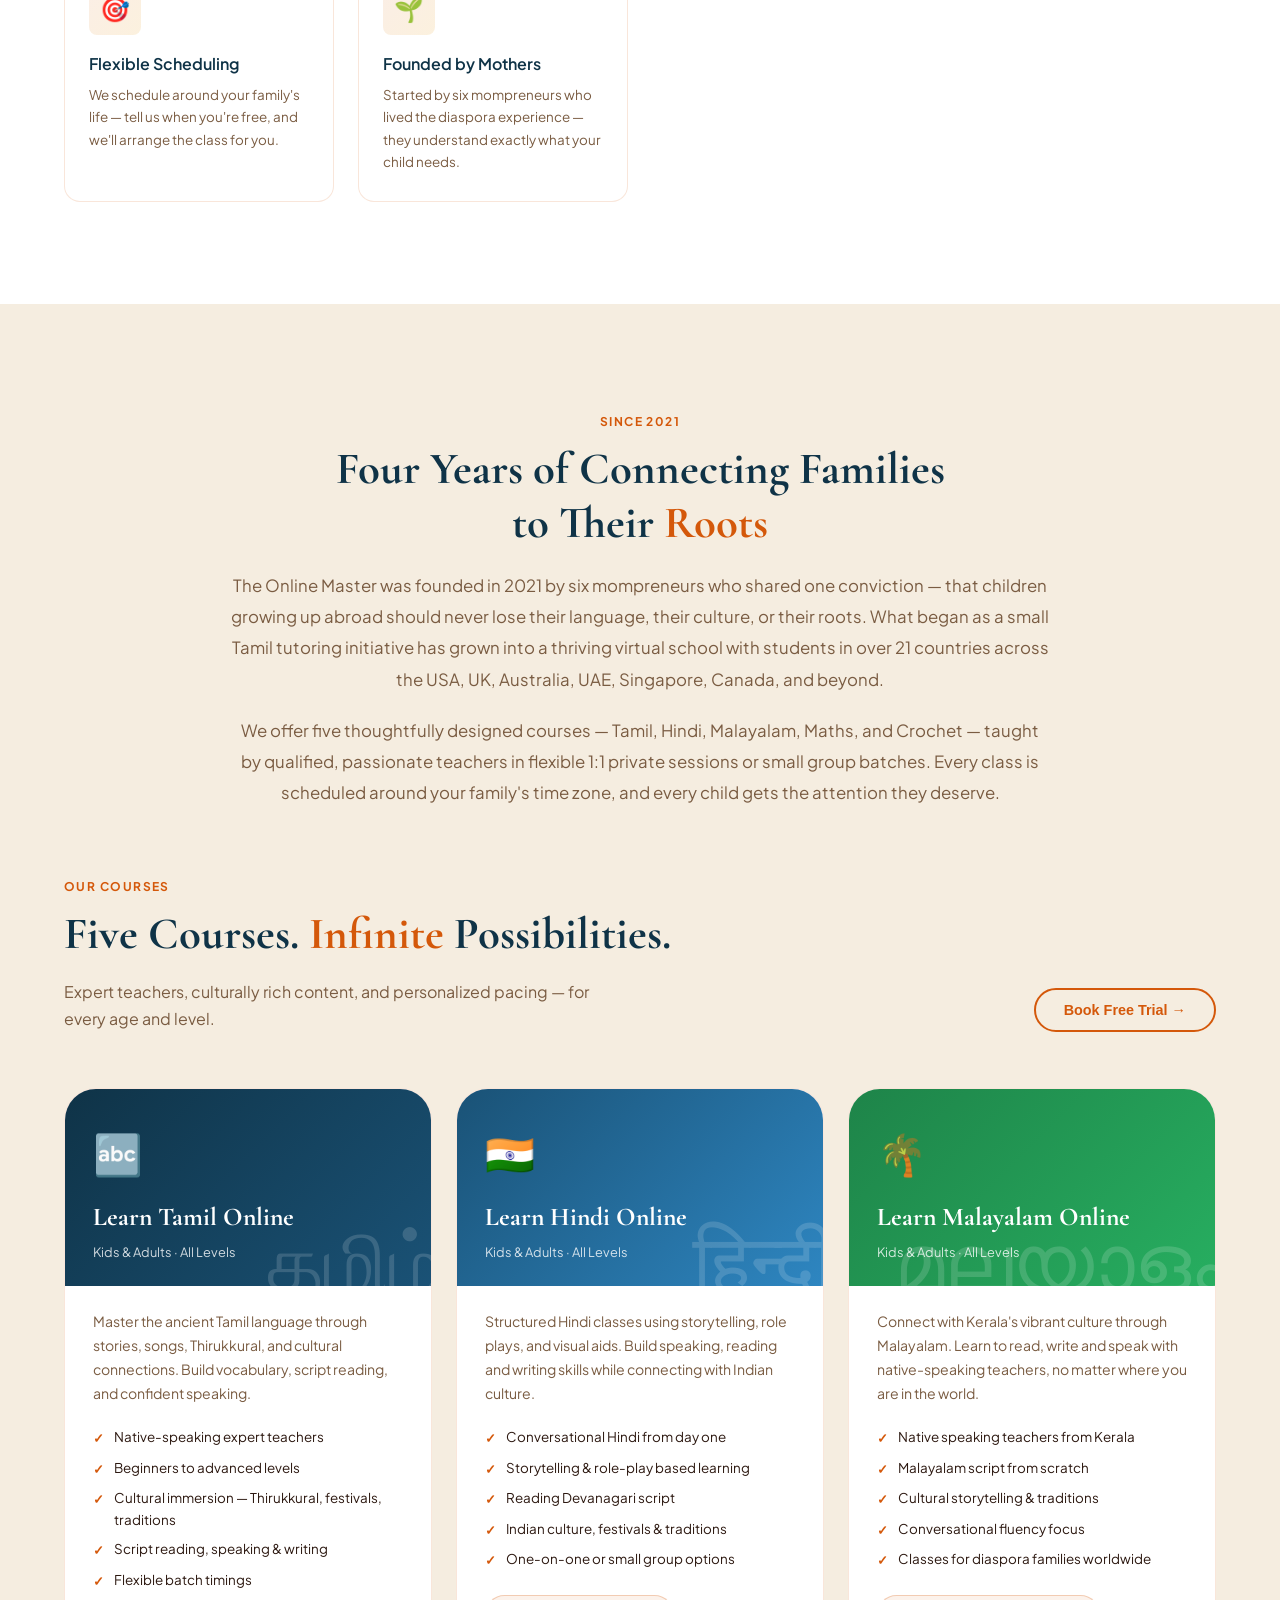
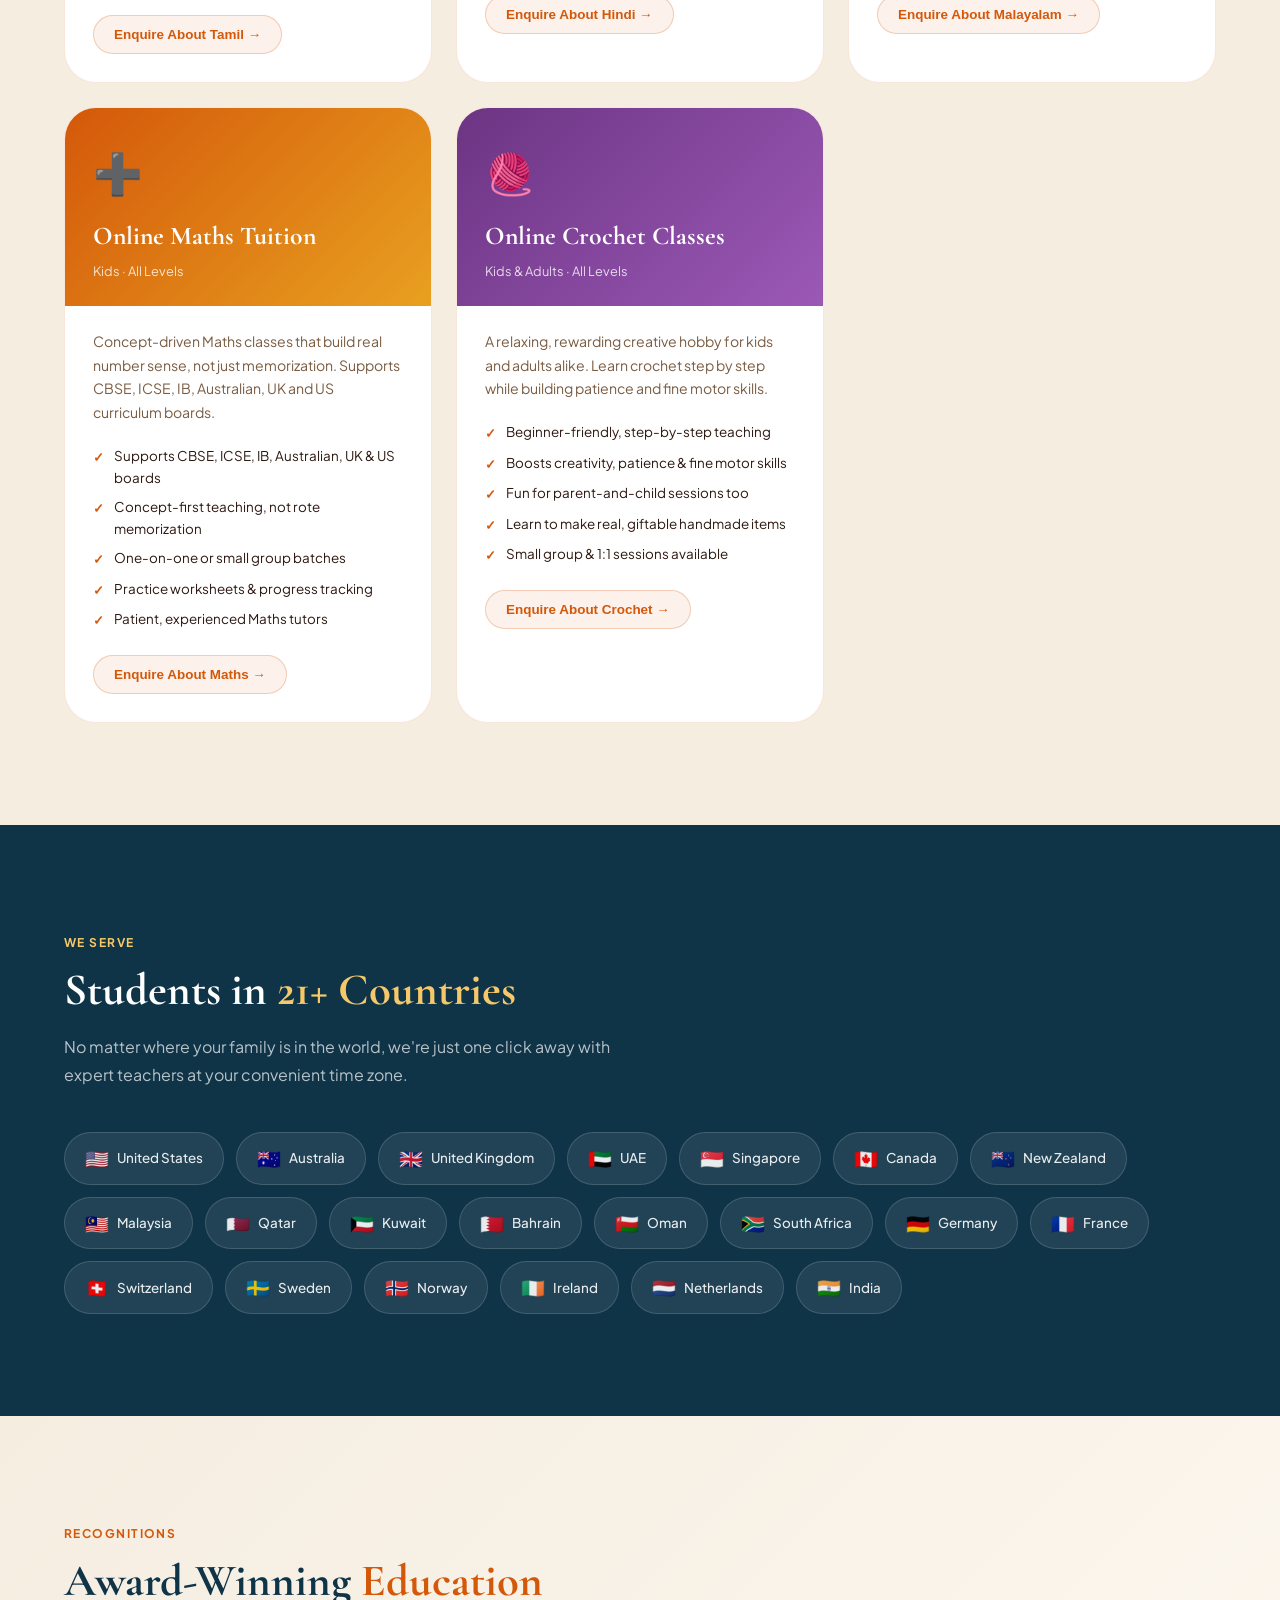
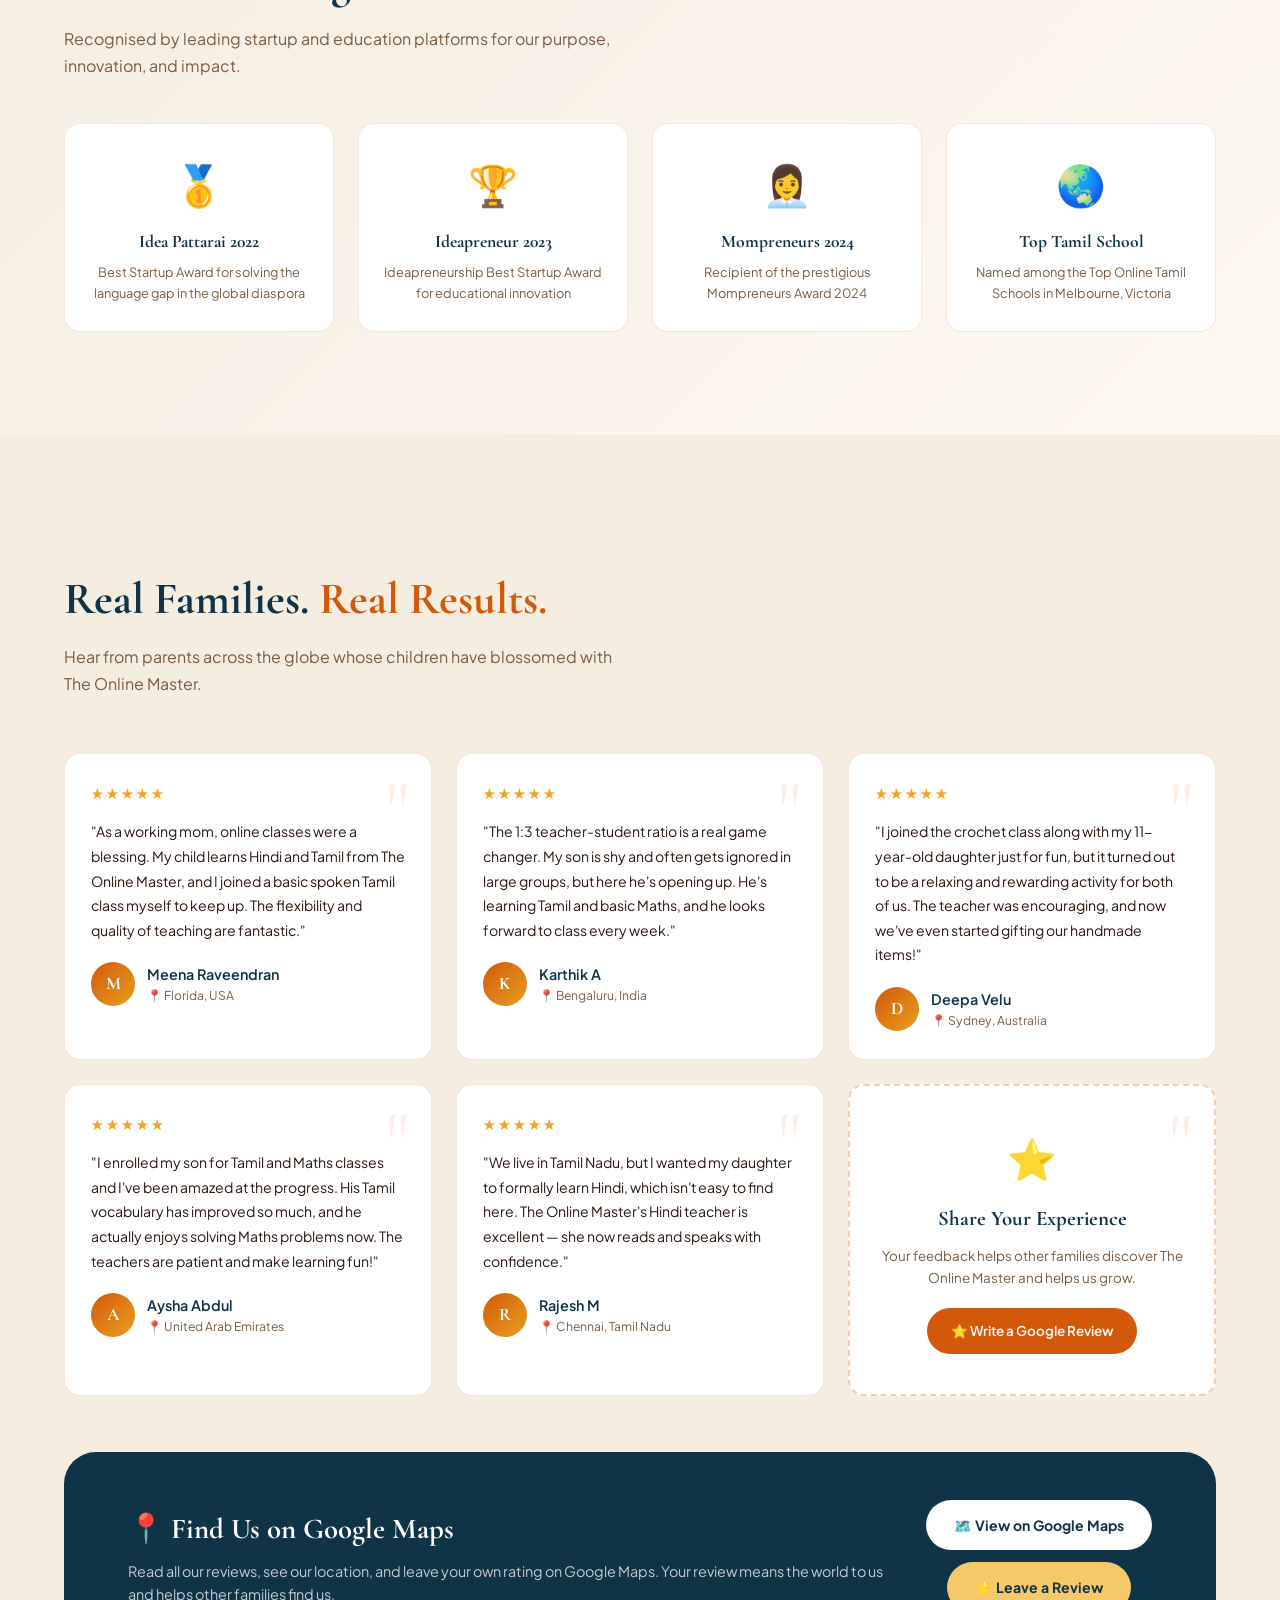
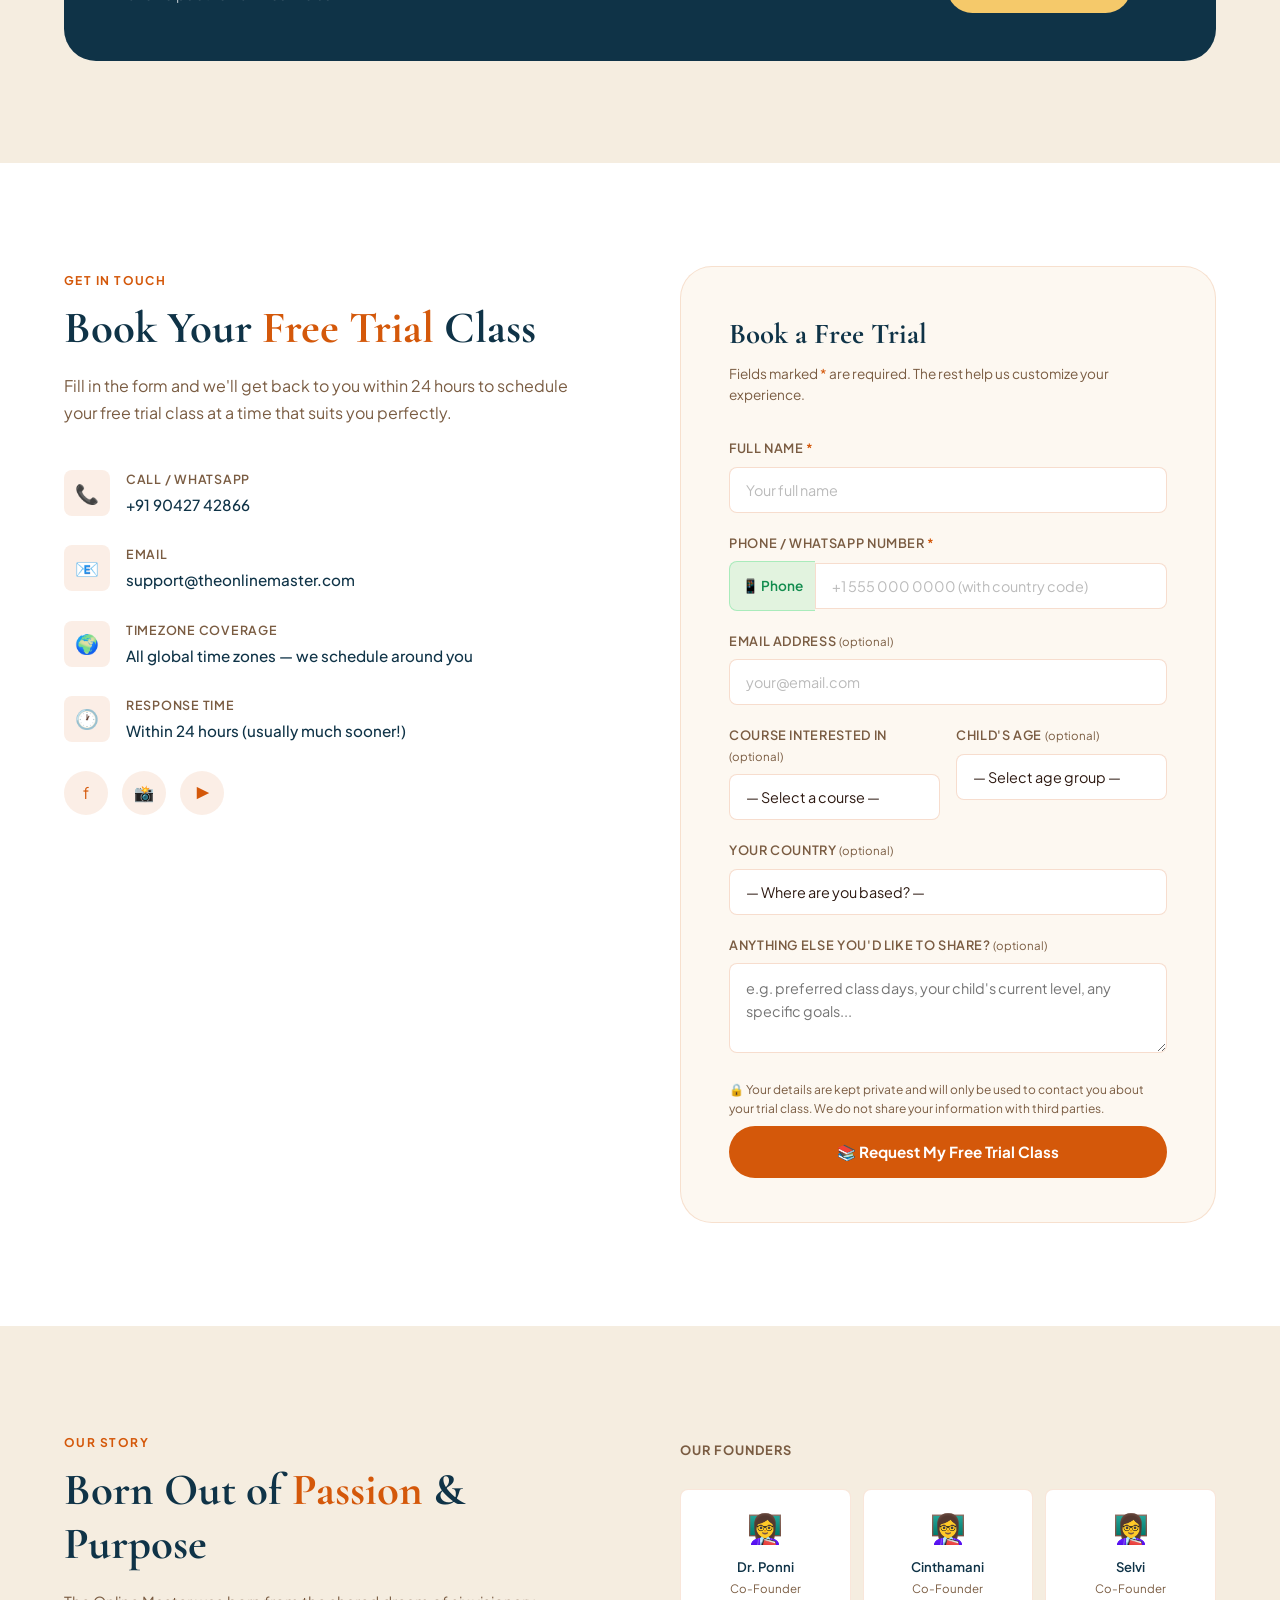
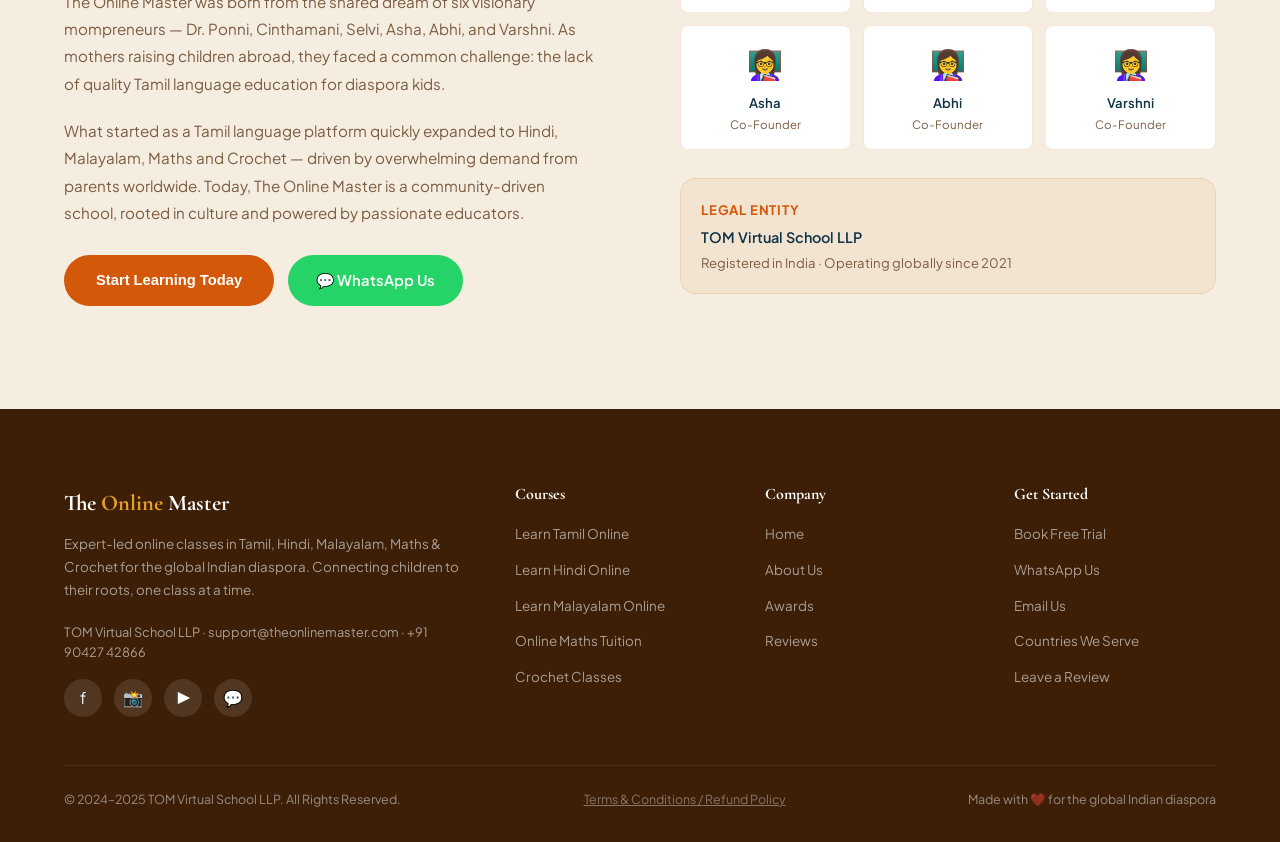
==== commit 09436531: "Fix critical SEO issues and add legal pages - Fix canonical/OG/hreflang/JSON-LD URLs: they declared " ====
--- a/index.html
+++ b/index.html
@@ -13,7 +13,10 @@
   <meta name="description" content="Learn Tamil, Hindi, Malayalam online with expert native tutors. 1:1 private or group batches up to 1:4. Free trial class. Serving students in USA, UK, Australia, UAE, Singapore, Canada & 19+ countries. TOM Virtual School LLP." />
   <meta name="keywords" content="learn tamil online, online tamil classes, learn hindi online, learn malayalam online, tamil classes for kids, online tutor india diaspora, learn mother tongue online, tamil school usa, tamil school australia, tamil school uk" />
   <meta name="robots" content="index, follow, max-image-preview:large, max-snippet:-1, max-video-preview:-1" />
-  <link rel="canonical" href="https://www.theonlinemaster.com/" />
+  <link rel="canonical" href="https://theonlinemaster.com/" />
+
+  <!-- ── Favicon ── -->
+  <link rel="icon" type="image/svg+xml" href="/favicon.svg" />
 
   <!-- ── GEO Meta Tags (for regional AI and search targeting) ── -->
   <meta name="geo.region" content="IN-TN" />
@@ -25,7 +28,7 @@
 
   <!-- ── Open Graph ── -->
   <meta property="og:type" content="website" />
-  <meta property="og:url" content="https://www.theonlinemaster.com/" />
+  <meta property="og:url" content="https://theonlinemaster.com/" />
   <meta property="og:site_name" content="The Online Master" />
   <meta property="og:title" content="The Online Master | Tamil, Hindi, Malayalam Online" />
   <meta property="og:description" content="Expert-led online classes in Tamil, Hindi, Malayalam for kids and adults worldwide. Free trial class available." />
@@ -33,16 +36,21 @@
   <meta property="og:locale:alternate" content="ta_IN" />
   <meta property="og:locale:alternate" content="ml_IN" />
   <meta property="og:locale:alternate" content="hi_IN" />
+  <meta property="og:image" content="https://theonlinemaster.com/og-image.png" />
+  <meta property="og:image:width" content="1200" />
+  <meta property="og:image:height" content="630" />
+  <meta property="og:image:alt" content="The Online Master — Learn Tamil, Hindi, Malayalam Online" />
 
   <!-- ── Twitter Card ── -->
   <meta name="twitter:card" content="summary_large_image" />
   <meta name="twitter:title" content="The Online Master | Learn Tamil, Hindi, Malayalam Online" />
   <meta name="twitter:description" content="Expert-led online classes for the global Indian diaspora. Tamil, Hindi, Malayalam. Free trial class!" />
+  <meta name="twitter:image" content="https://theonlinemaster.com/og-image.png" />
 
   <!-- ── Hreflang for international targeting ── -->
-  <link rel="alternate" hreflang="en" href="https://www.theonlinemaster.com/" />
-  <link rel="alternate" hreflang="ta" href="https://www.theonlinemaster.com/" />
-  <link rel="alternate" hreflang="x-default" href="https://www.theonlinemaster.com/" />
+  <link rel="alternate" hreflang="en" href="https://theonlinemaster.com/" />
+  <link rel="alternate" hreflang="ta" href="https://theonlinemaster.com/" />
+  <link rel="alternate" hreflang="x-default" href="https://theonlinemaster.com/" />
 
   <!-- ── JSON-LD Structured Data (Schema.org) for SEO + AI ── -->
   <script type="application/ld+json">
@@ -51,11 +59,12 @@
     "@graph": [
       {
         "@type": "EducationalOrganization",
-        "@id": "https://www.theonlinemaster.com/#organization",
+        "@id": "https://theonlinemaster.com/#organization",
         "name": "The Online Master",
         "alternateName": "TOM Virtual School LLP",
-        "url": "https://www.theonlinemaster.com/",
-        "logo": "https://www.theonlinemaster.com/wp-content/uploads/2025/04/The-Online-Master_logo.png",
+        "url": "https://theonlinemaster.com/",
+        "logo": "https://theonlinemaster.com/favicon.svg",
+        "image": "https://theonlinemaster.com/og-image.png",
         "description": "Online school offering Tamil, Hindi, Malayalam classes for kids and adults worldwide. Founded by six mompreneurs. 1:1 private and group batches up to 1:4.",
         "email": "support@theonlinemaster.com",
         "telephone": "+919042742866",
@@ -74,13 +83,13 @@
       },
       {
         "@type": "WebSite",
-        "@id": "https://www.theonlinemaster.com/#website",
-        "url": "https://www.theonlinemaster.com/",
+        "@id": "https://theonlinemaster.com/#website",
+        "url": "https://theonlinemaster.com/",
         "name": "The Online Master",
-        "publisher": {"@id": "https://www.theonlinemaster.com/#organization"},
+        "publisher": {"@id": "https://theonlinemaster.com/#organization"},
         "potentialAction": {
           "@type": "SearchAction",
-          "target": "https://www.theonlinemaster.com/?s={search_term_string}",
+          "target": "https://theonlinemaster.com/?s={search_term_string}",
           "query-input": "required name=search_term_string"
         }
       },
@@ -88,7 +97,7 @@
         "@type": "Course",
         "name": "Tamil Language Online Classes",
         "description": "Learn Tamil online with expert teachers through interactive stories, songs, and cultural connections. Classes for kids and adults of all levels.",
-        "provider": {"@id": "https://www.theonlinemaster.com/#organization"},
+        "provider": {"@id": "https://theonlinemaster.com/#organization"},
         "educationalLevel": "Beginner to Advanced",
         "inLanguage": "ta",
         "availableLanguage": "en",
@@ -98,7 +107,7 @@
         "@type": "Course",
         "name": "Hindi Language Online Classes",
         "description": "Structured Hindi classes for kids and adults. Storytelling, role plays, reading & writing with experienced Hindi teachers.",
-        "provider": {"@id": "https://www.theonlinemaster.com/#organization"},
+        "provider": {"@id": "https://theonlinemaster.com/#organization"},
         "educationalLevel": "Beginner to Advanced",
         "inLanguage": "hi",
         "availableLanguage": "en"
@@ -107,7 +116,7 @@
         "@type": "Course",
         "name": "Malayalam Language Online Classes",
         "description": "Learn Malayalam online with native-speaking teachers. Script, conversation and cultural storytelling for all ages.",
-        "provider": {"@id": "https://www.theonlinemaster.com/#organization"},
+        "provider": {"@id": "https://theonlinemaster.com/#organization"},
         "educationalLevel": "Beginner to Advanced",
         "inLanguage": "ml"
       },
@@ -115,7 +124,7 @@
         "@type": "Course",
         "name": "Online Maths Tuition",
         "description": "Concept-driven Maths classes for kids of all ages. Supports CBSE, ICSE, IB, Australian, UK and US boards.",
-        "provider": {"@id": "https://www.theonlinemaster.com/#organization"},
+        "provider": {"@id": "https://theonlinemaster.com/#organization"},
         "educationalLevel": "Primary to Secondary",
         "availableLanguage": "en"
       },
@@ -123,7 +132,7 @@
         "@type": "Course",
         "name": "Online Crochet Classes",
         "description": "Creative crochet workshops for kids and adults. Boosts creativity, patience and fine motor skills.",
-        "provider": {"@id": "https://www.theonlinemaster.com/#organization"}
+        "provider": {"@id": "https://theonlinemaster.com/#organization"}
       },
       {
         "@type": "FAQPage",
@@ -1230,6 +1239,46 @@
           <li>Classes for diaspora families worldwide</li>
         </ul>
         <button class="course-cta" onclick="selectCourse('Malayalam Language')">Enquire About Malayalam →</button>
+      </div>
+    </div>
+
+    <!-- Maths -->
+    <div class="course-card reveal" id="course-maths">
+      <div class="course-header" style="background:linear-gradient(135deg,#D4580A,#E8A020)">
+        <div class="course-icon">➕</div>
+        <div class="course-title">Online Maths Tuition</div>
+        <div class="course-sub">Kids · All Levels</div>
+      </div>
+      <div class="course-body">
+        <p class="course-desc">Concept-driven Maths classes that build real number sense, not just memorization. Supports CBSE, ICSE, IB, Australian, UK and US curriculum boards.</p>
+        <ul class="course-features">
+          <li>Supports CBSE, ICSE, IB, Australian, UK &amp; US boards</li>
+          <li>Concept-first teaching, not rote memorization</li>
+          <li>One-on-one or small group batches</li>
+          <li>Practice worksheets &amp; progress tracking</li>
+          <li>Patient, experienced Maths tutors</li>
+        </ul>
+        <button class="course-cta" onclick="selectCourse('Maths')">Enquire About Maths →</button>
+      </div>
+    </div>
+
+    <!-- Crochet -->
+    <div class="course-card reveal" id="course-crochet">
+      <div class="course-header" style="background:linear-gradient(135deg,#6C3483,#9B59B6)">
+        <div class="course-icon">🧶</div>
+        <div class="course-title">Online Crochet Classes</div>
+        <div class="course-sub">Kids &amp; Adults · All Levels</div>
+      </div>
+      <div class="course-body">
+        <p class="course-desc">A relaxing, rewarding creative hobby for kids and adults alike. Learn crochet step by step while building patience and fine motor skills.</p>
+        <ul class="course-features">
+          <li>Beginner-friendly, step-by-step teaching</li>
+          <li>Boosts creativity, patience &amp; fine motor skills</li>
+          <li>Fun for parent-and-child sessions too</li>
+          <li>Learn to make real, giftable handmade items</li>
+          <li>Small group &amp; 1:1 sessions available</li>
+        </ul>
+        <button class="course-cta" onclick="selectCourse('Crochet')">Enquire About Crochet →</button>
       </div>
     </div>
 
@@ -1630,7 +1679,6 @@
         <li><a href="#about">About Us</a></li>
         <li><a href="#awards">Awards</a></li>
         <li><a href="#reviews">Reviews</a></li>
-        <li><a href="https://www.theonlinemaster.com/blog/" target="_blank">Blog</a></li>
       </ul>
     </div>
     <div class="footer-col">
@@ -1646,6 +1694,7 @@
   </div>
   <div class="footer-bottom">
     <span>© 2024–2025 TOM Virtual School LLP. All Rights Reserved.</span>
+    <span><a href="/terms.html" target="_blank" rel="noopener" style="opacity:0.8;text-decoration:underline;">Terms &amp; Conditions / Refund Policy</a></span>
     <span>Made with ❤️ for the global Indian diaspora</span>
   </div>
 </footer>
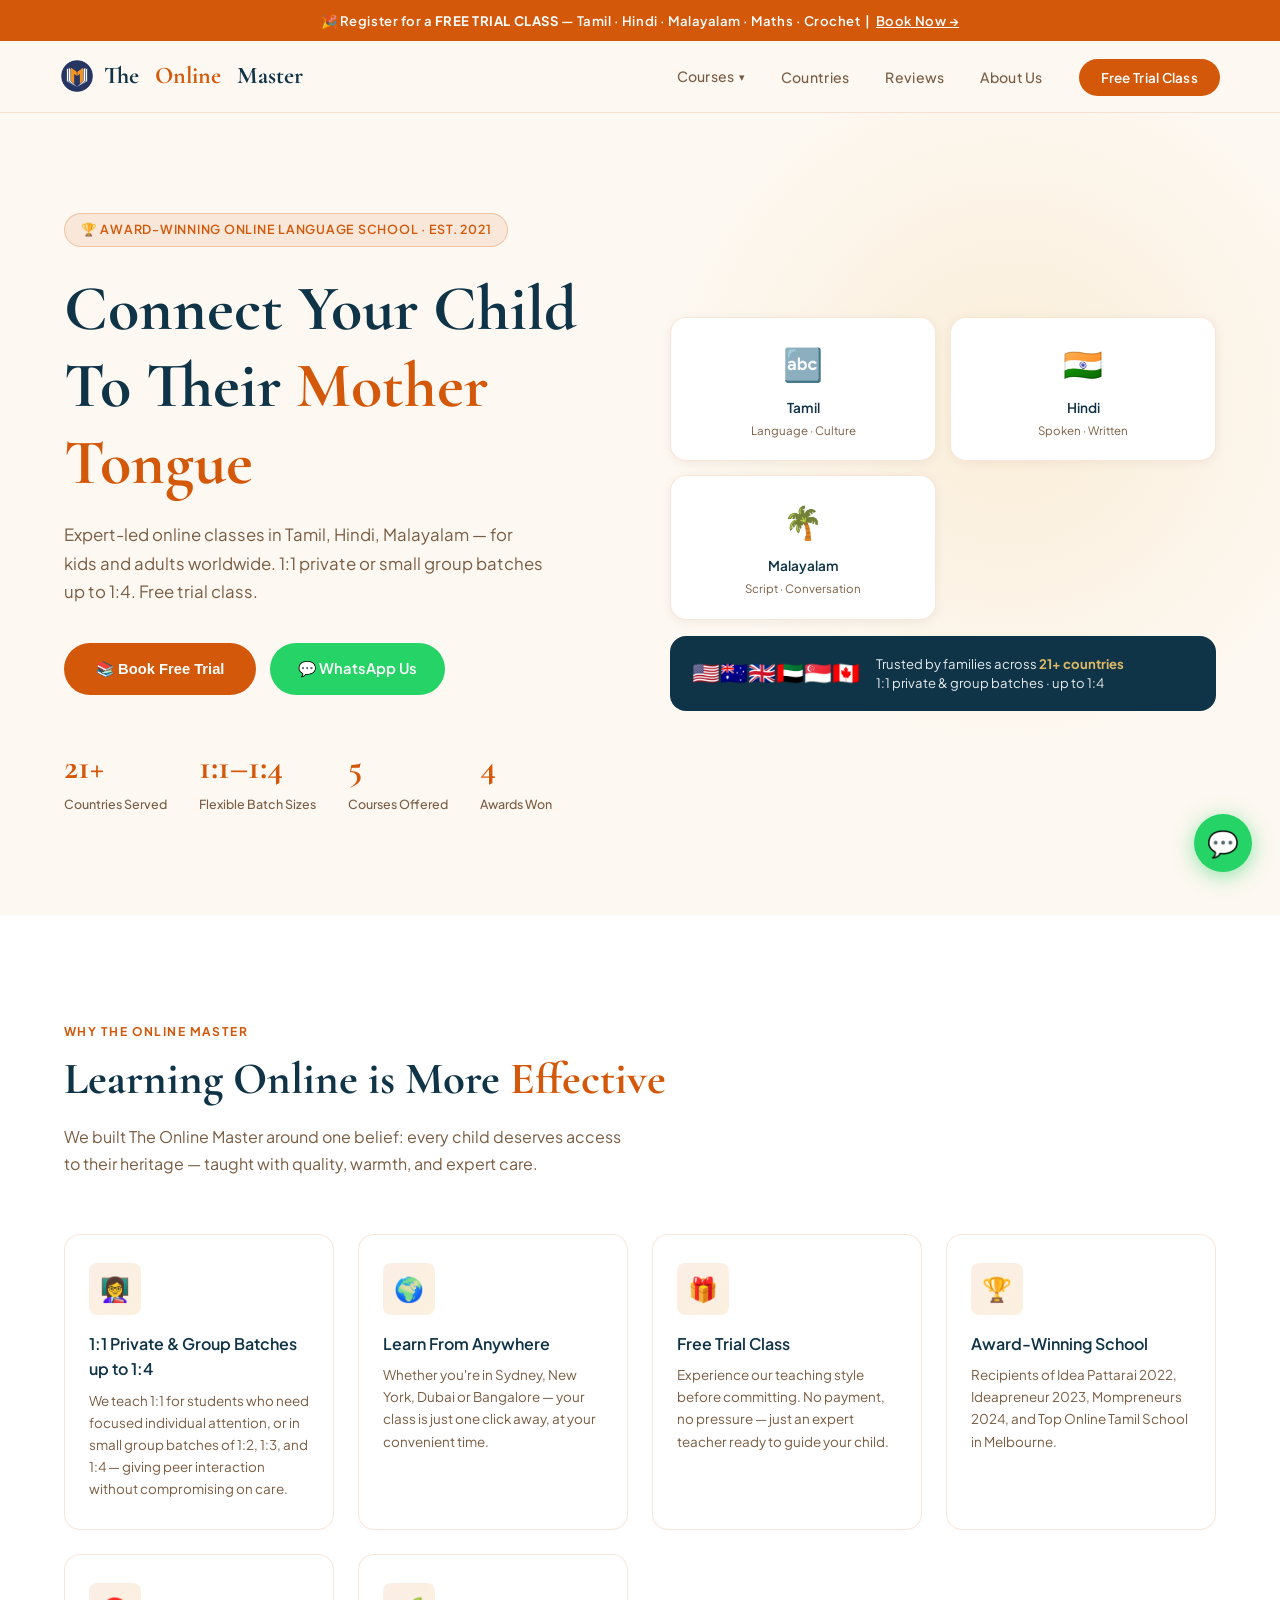
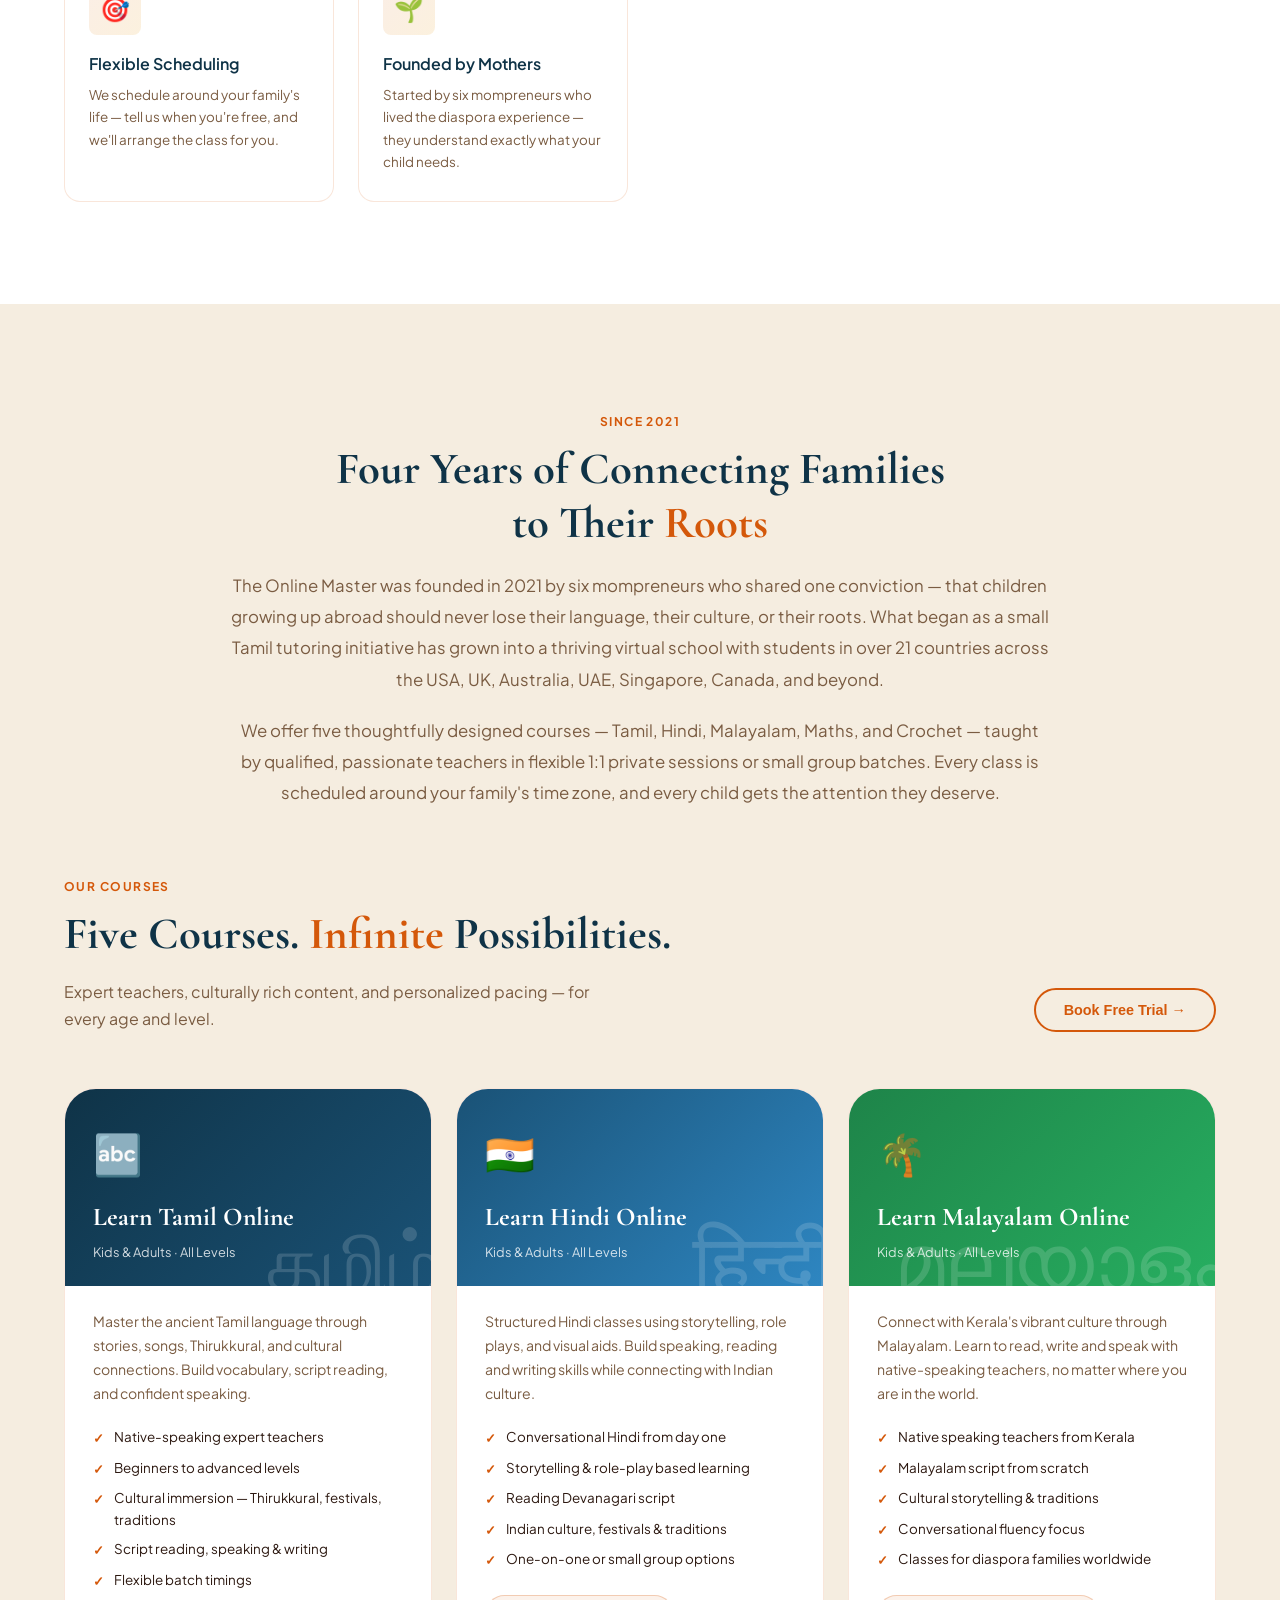
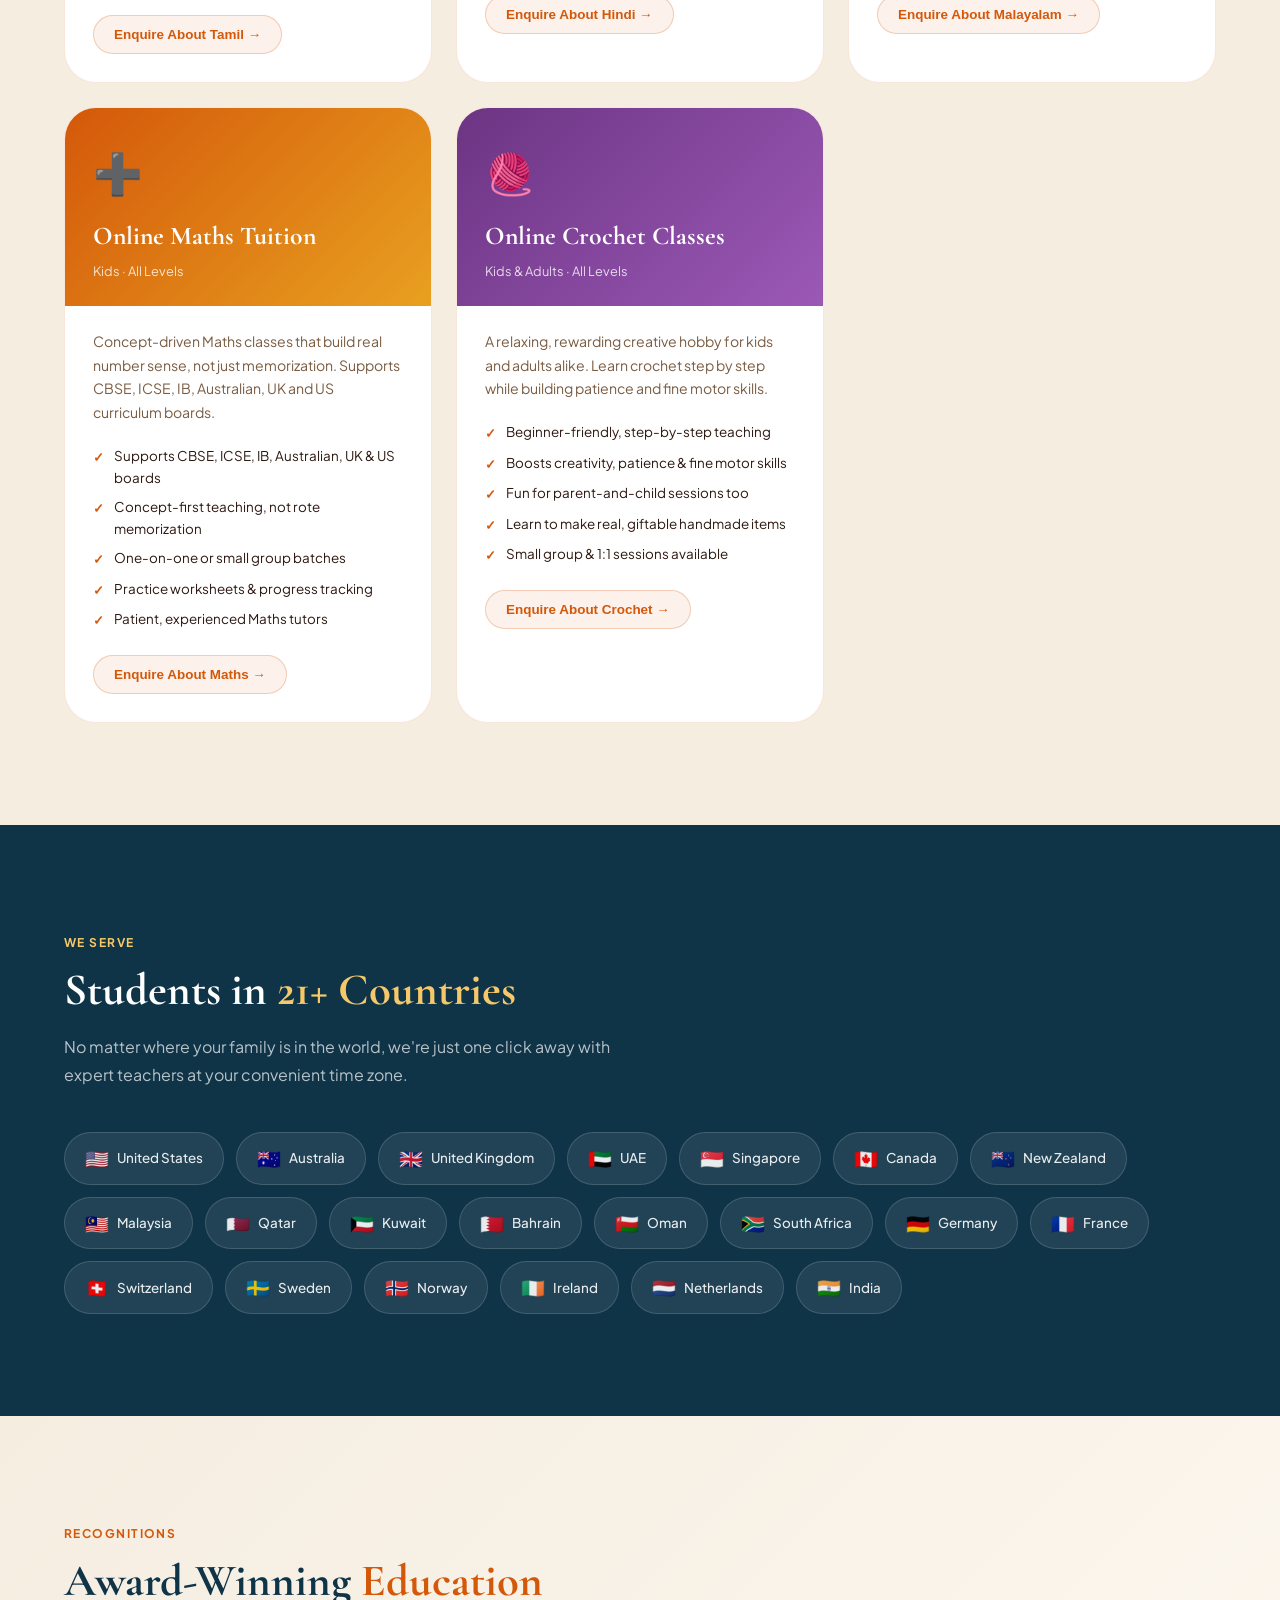
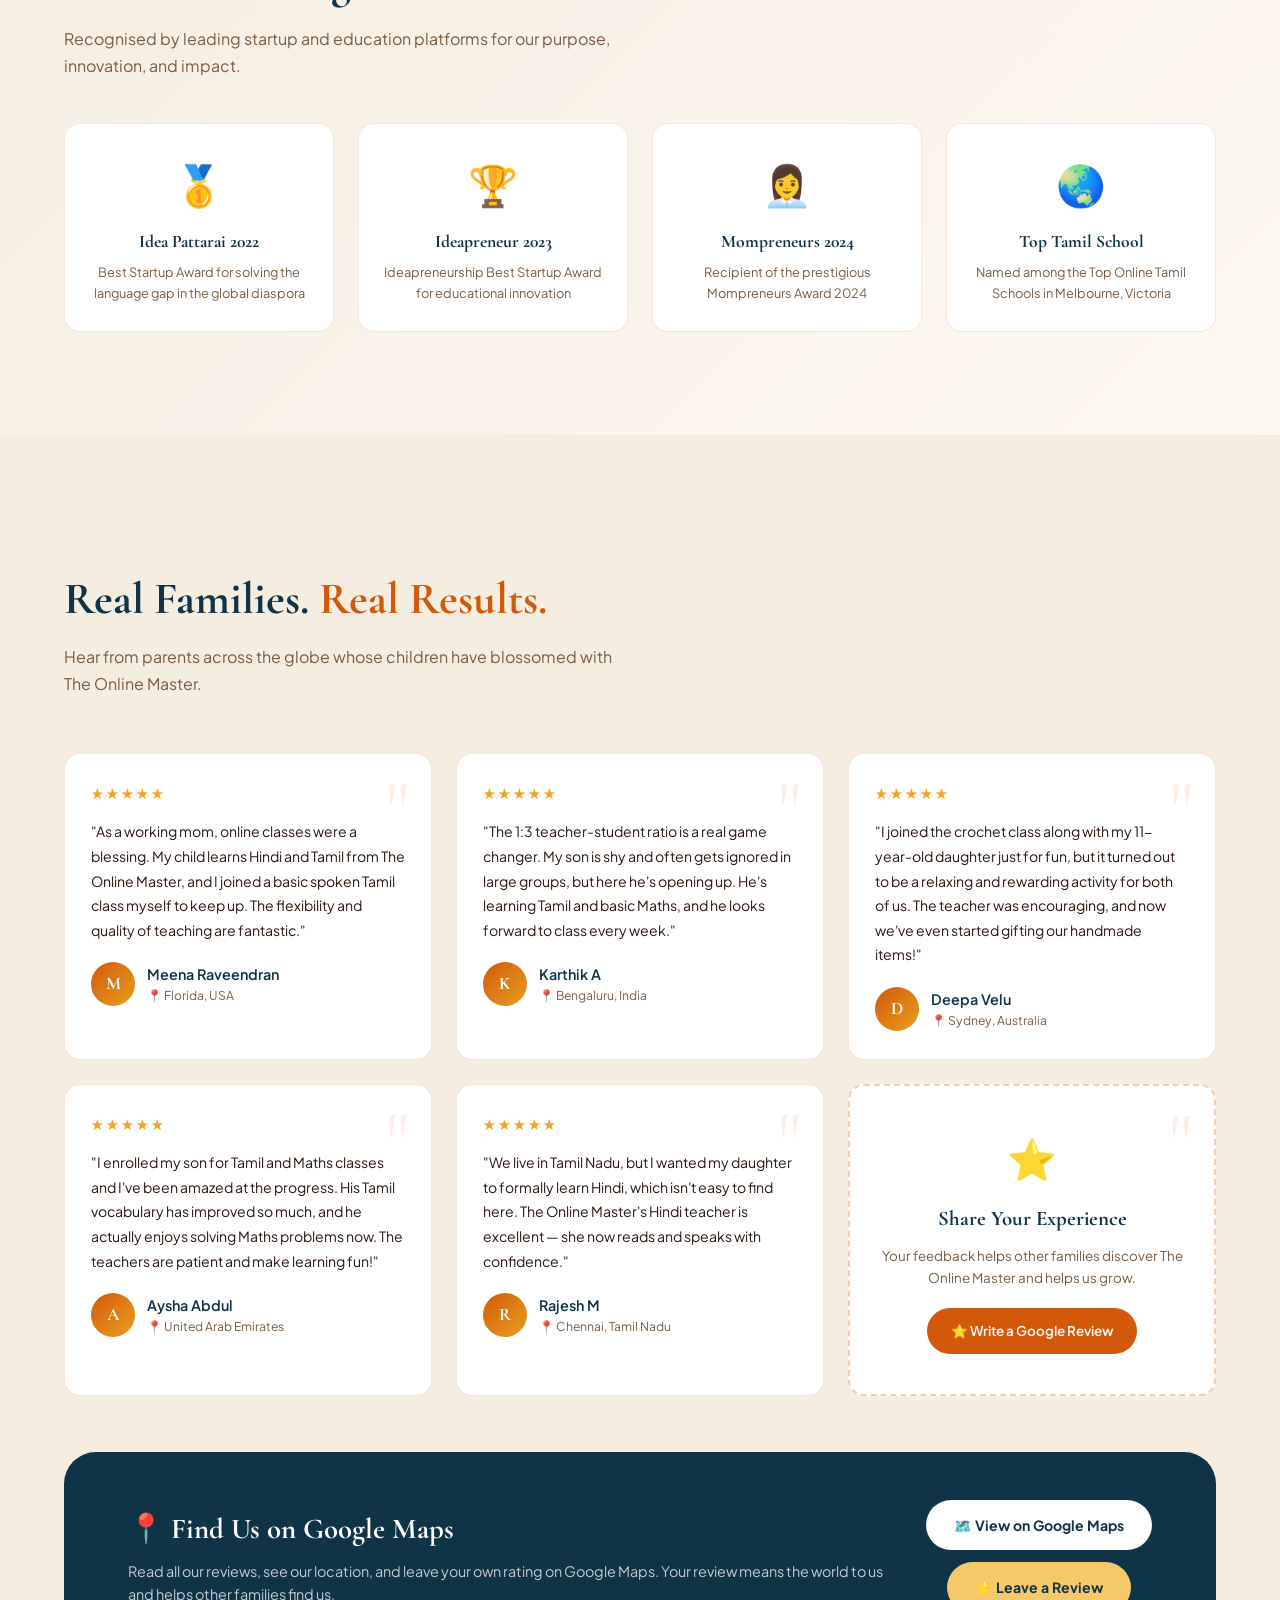
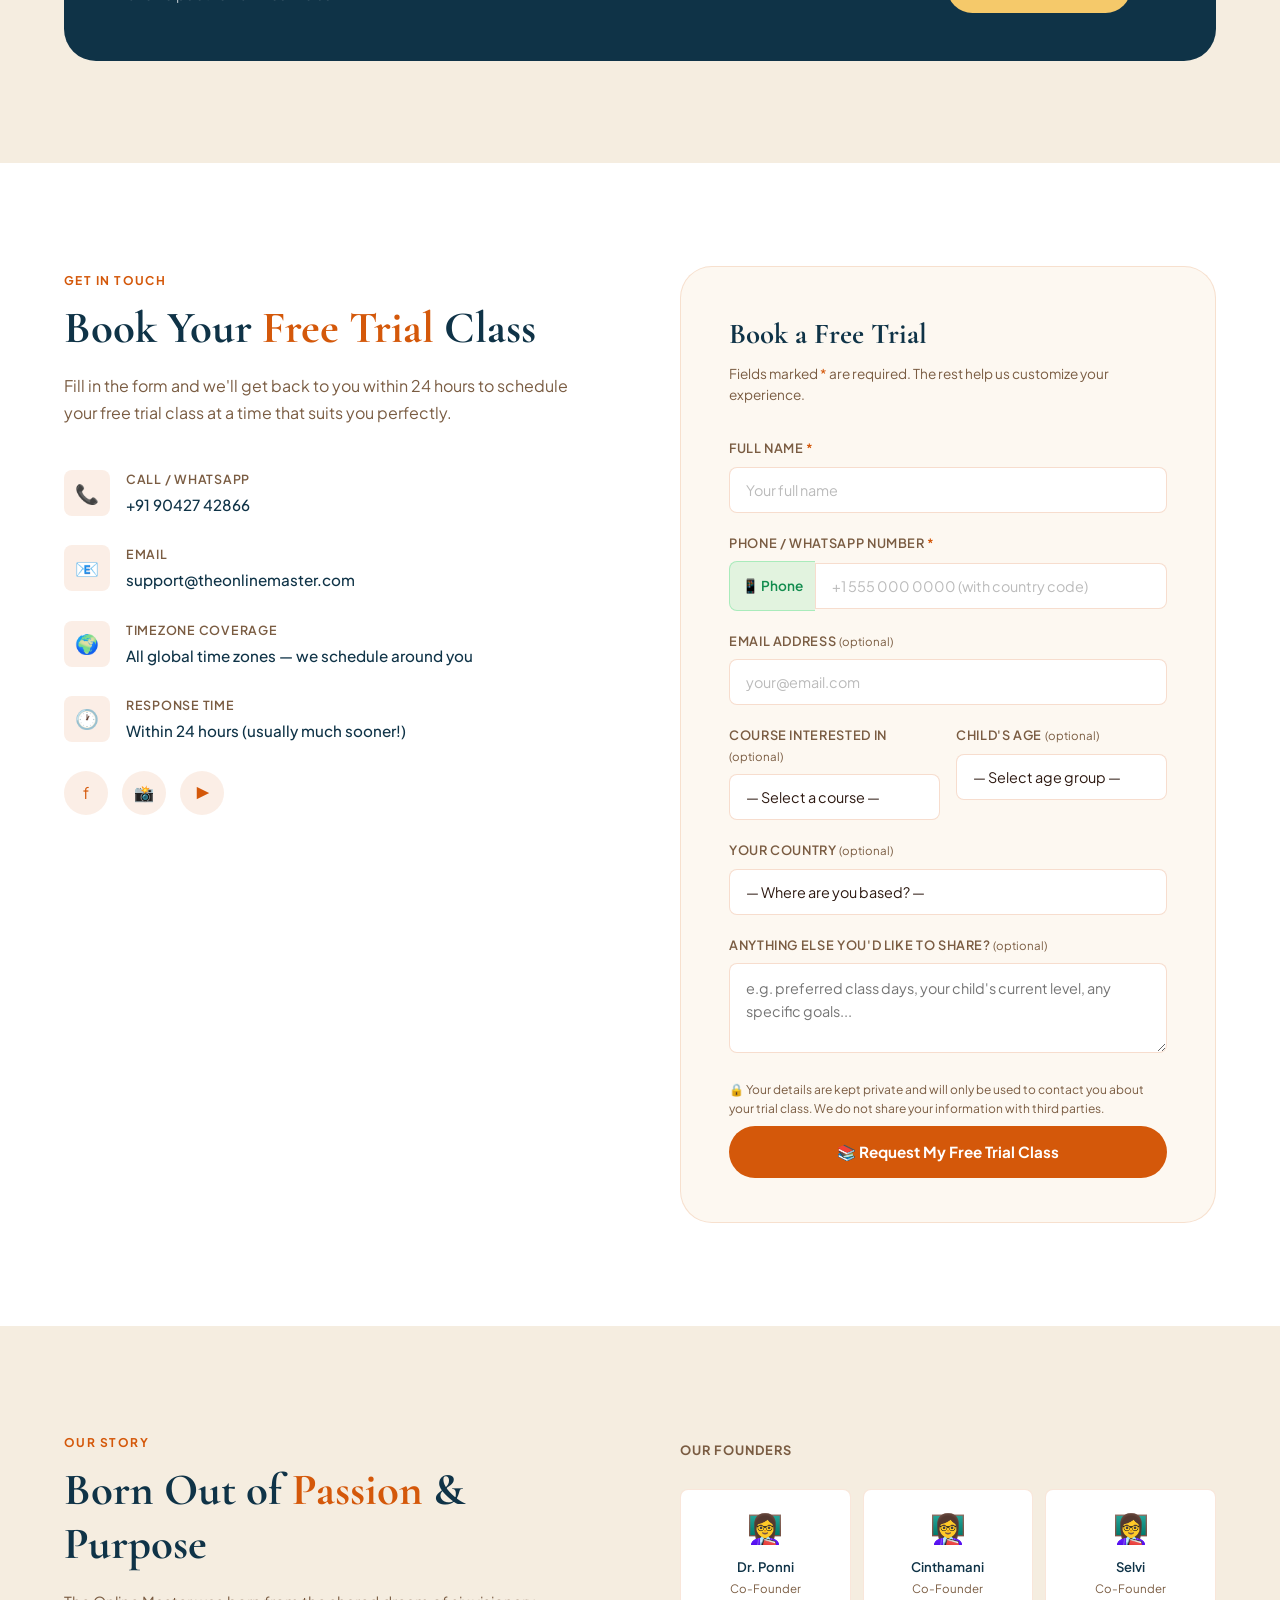
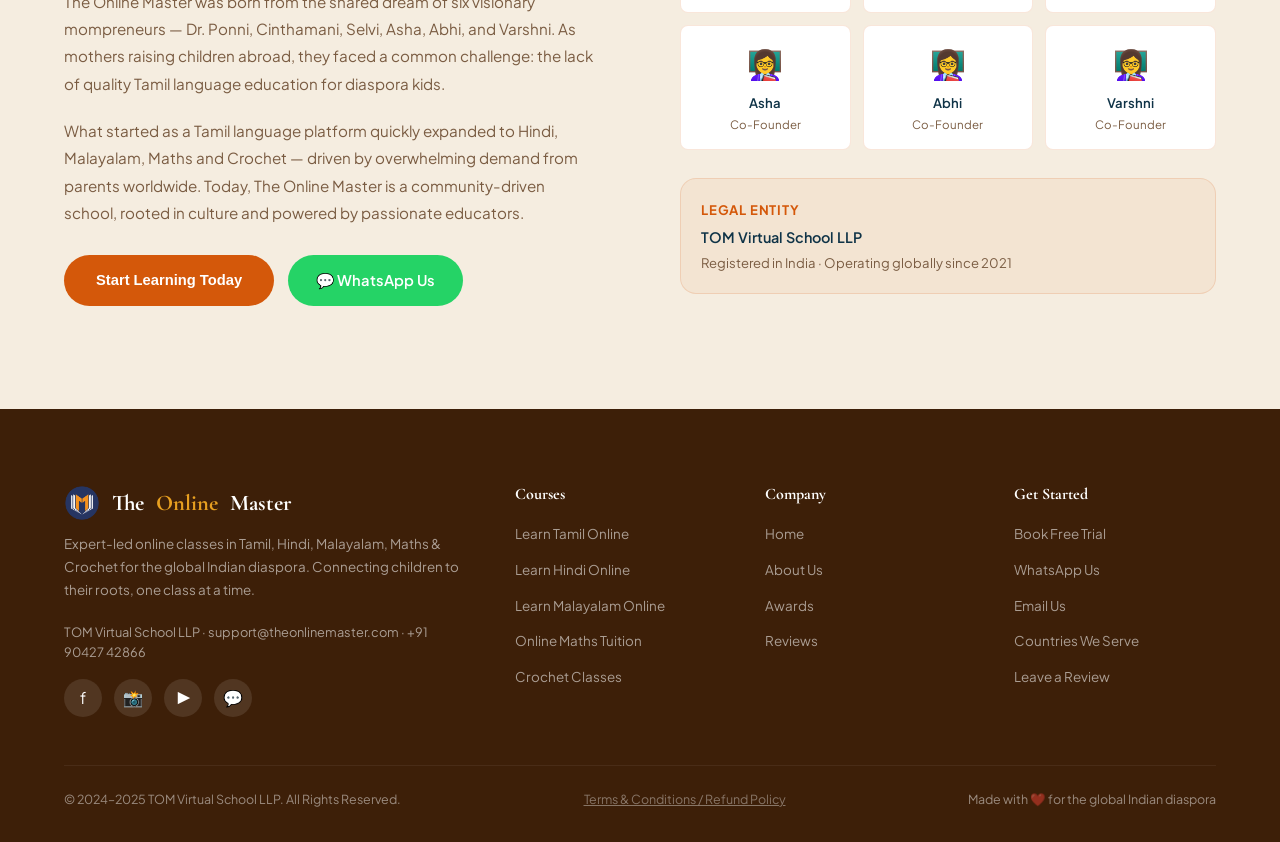
==== commit 05b75130: "Wire in the real brand logo across the site - Replace the hand-drawn placeholder favicon with the ac" ====
--- a/index.html
+++ b/index.html
@@ -16,7 +16,8 @@
   <link rel="canonical" href="https://theonlinemaster.com/" />
 
   <!-- ── Favicon ── -->
-  <link rel="icon" type="image/svg+xml" href="/favicon.svg" />
+  <link rel="icon" type="image/png" sizes="32x32" href="/favicon-32.png" />
+  <link rel="apple-touch-icon" sizes="180x180" href="/apple-touch-icon.png" />
 
   <!-- ── GEO Meta Tags (for regional AI and search targeting) ── -->
   <meta name="geo.region" content="IN-TN" />
@@ -63,7 +64,7 @@
         "name": "The Online Master",
         "alternateName": "TOM Virtual School LLP",
         "url": "https://theonlinemaster.com/",
-        "logo": "https://theonlinemaster.com/favicon.svg",
+        "logo": "https://theonlinemaster.com/logo-icon.png",
         "image": "https://theonlinemaster.com/og-image.png",
         "description": "Online school offering Tamil, Hindi, Malayalam classes for kids and adults worldwide. Founded by six mompreneurs. 1:1 private and group batches up to 1:4.",
         "email": "support@theonlinemaster.com",
@@ -1023,6 +1024,7 @@
 <!-- ══ NAVIGATION ══ -->
 <nav>
   <div class="nav-logo">
+    <img src="/logo-icon.png" alt="The Online Master logo" width="34" height="34" style="border-radius:50%;" />
     The <span>&nbsp;Online</span>&nbsp;Master
   </div>
   <ul class="nav-links">
@@ -1652,7 +1654,10 @@
 <footer>
   <div class="footer-grid">
     <div class="footer-brand">
-      <div class="footer-brand-name">The <span>Online</span> Master</div>
+      <div class="footer-brand-name" style="display:flex;align-items:center;gap:12px;">
+        <img src="/logo-icon.png" alt="The Online Master logo" width="36" height="36" />
+        The <span>Online</span> Master
+      </div>
       <p class="footer-desc">Expert-led online classes in Tamil, Hindi, Malayalam, Maths & Crochet for the global Indian diaspora. Connecting children to their roots, one class at a time.</p>
       <div style="font-size:0.8rem; margin-bottom:16px; opacity:0.7;">TOM Virtual School LLP · support@theonlinemaster.com · +91 90427 42866</div>
       <div class="footer-socials">
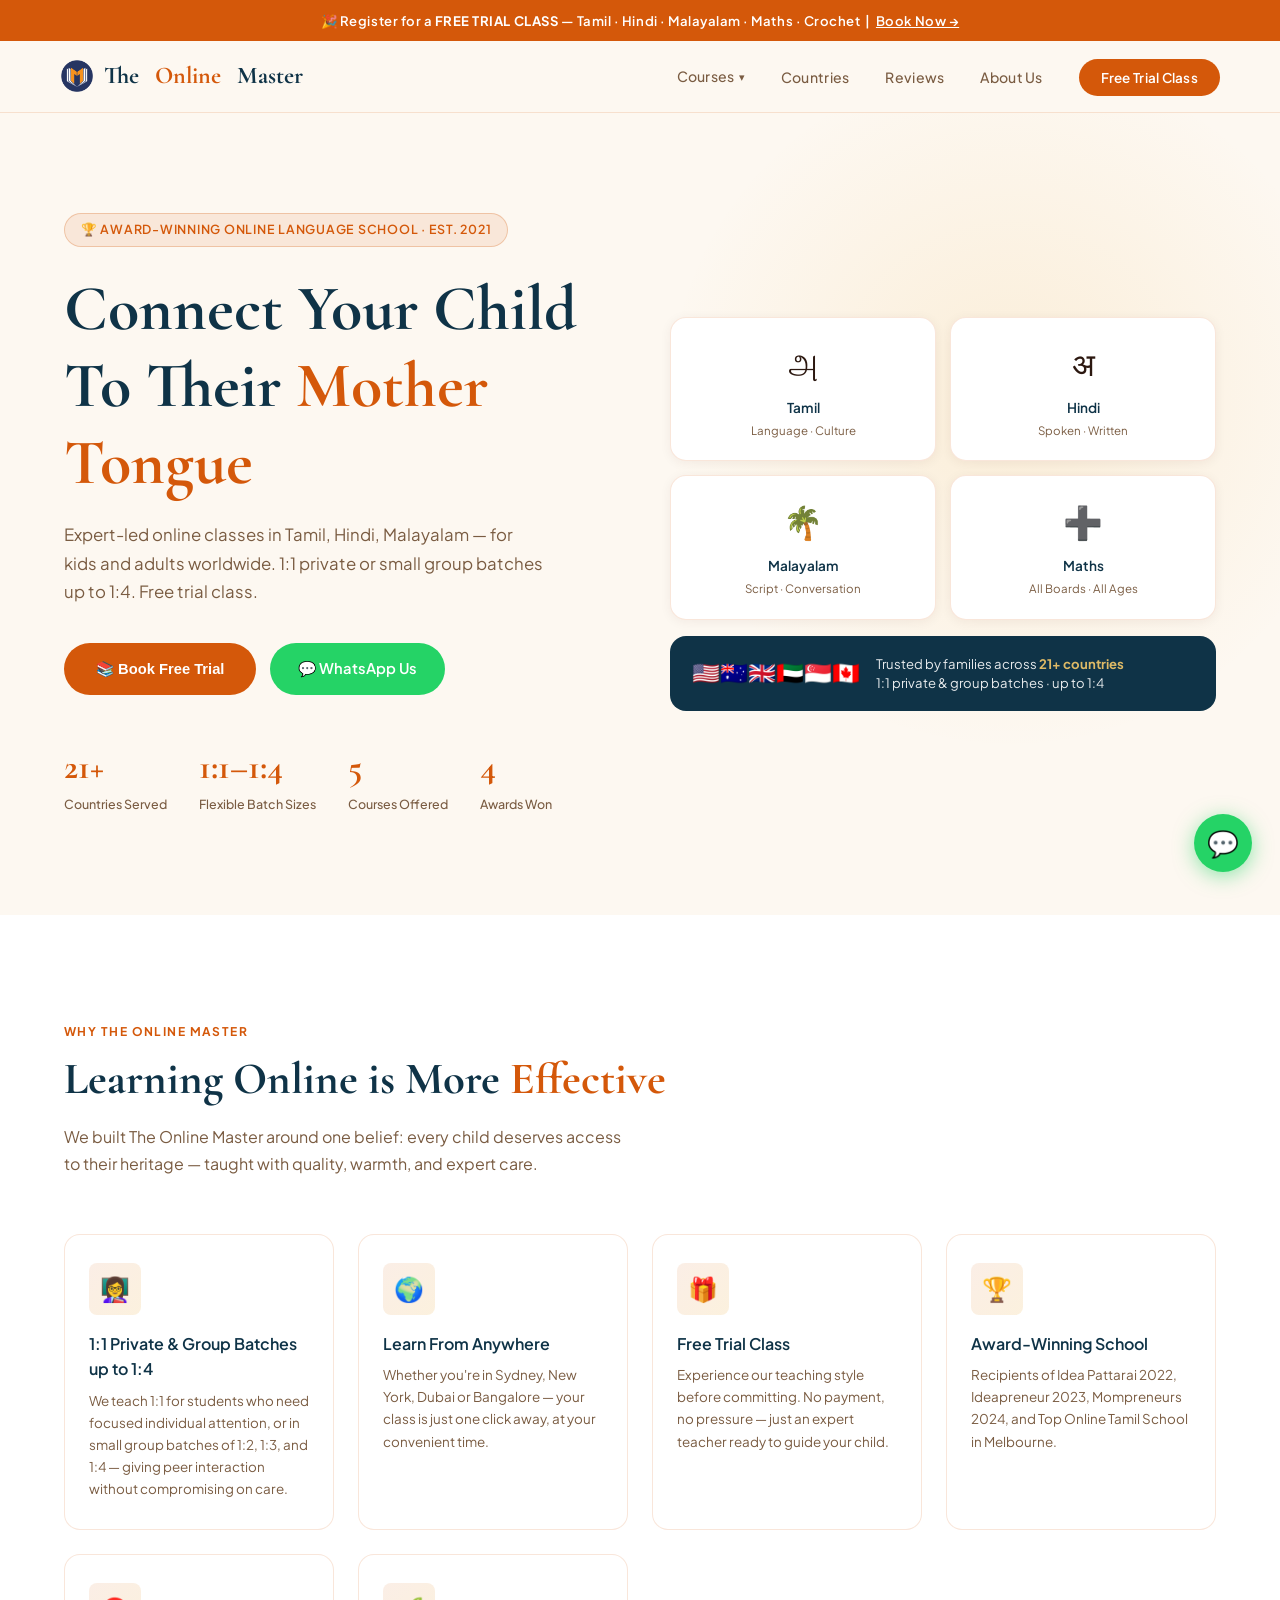
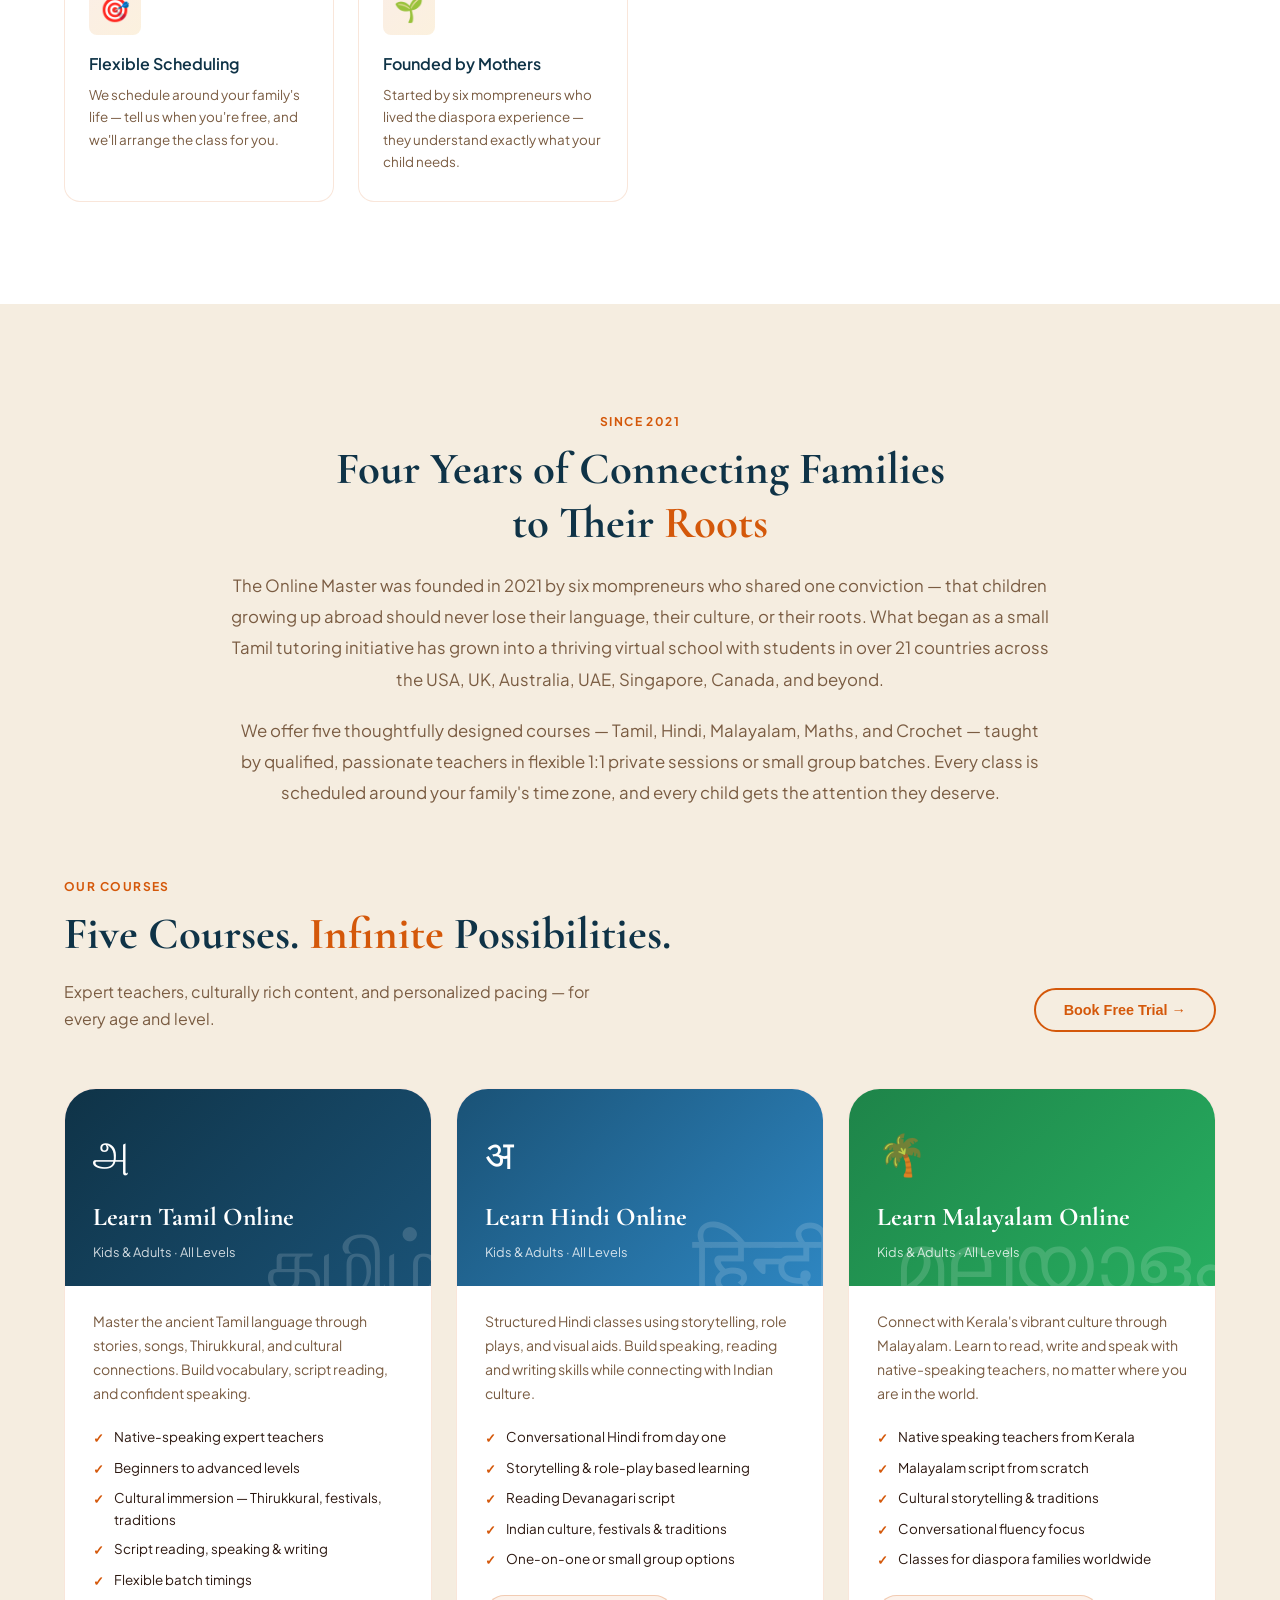
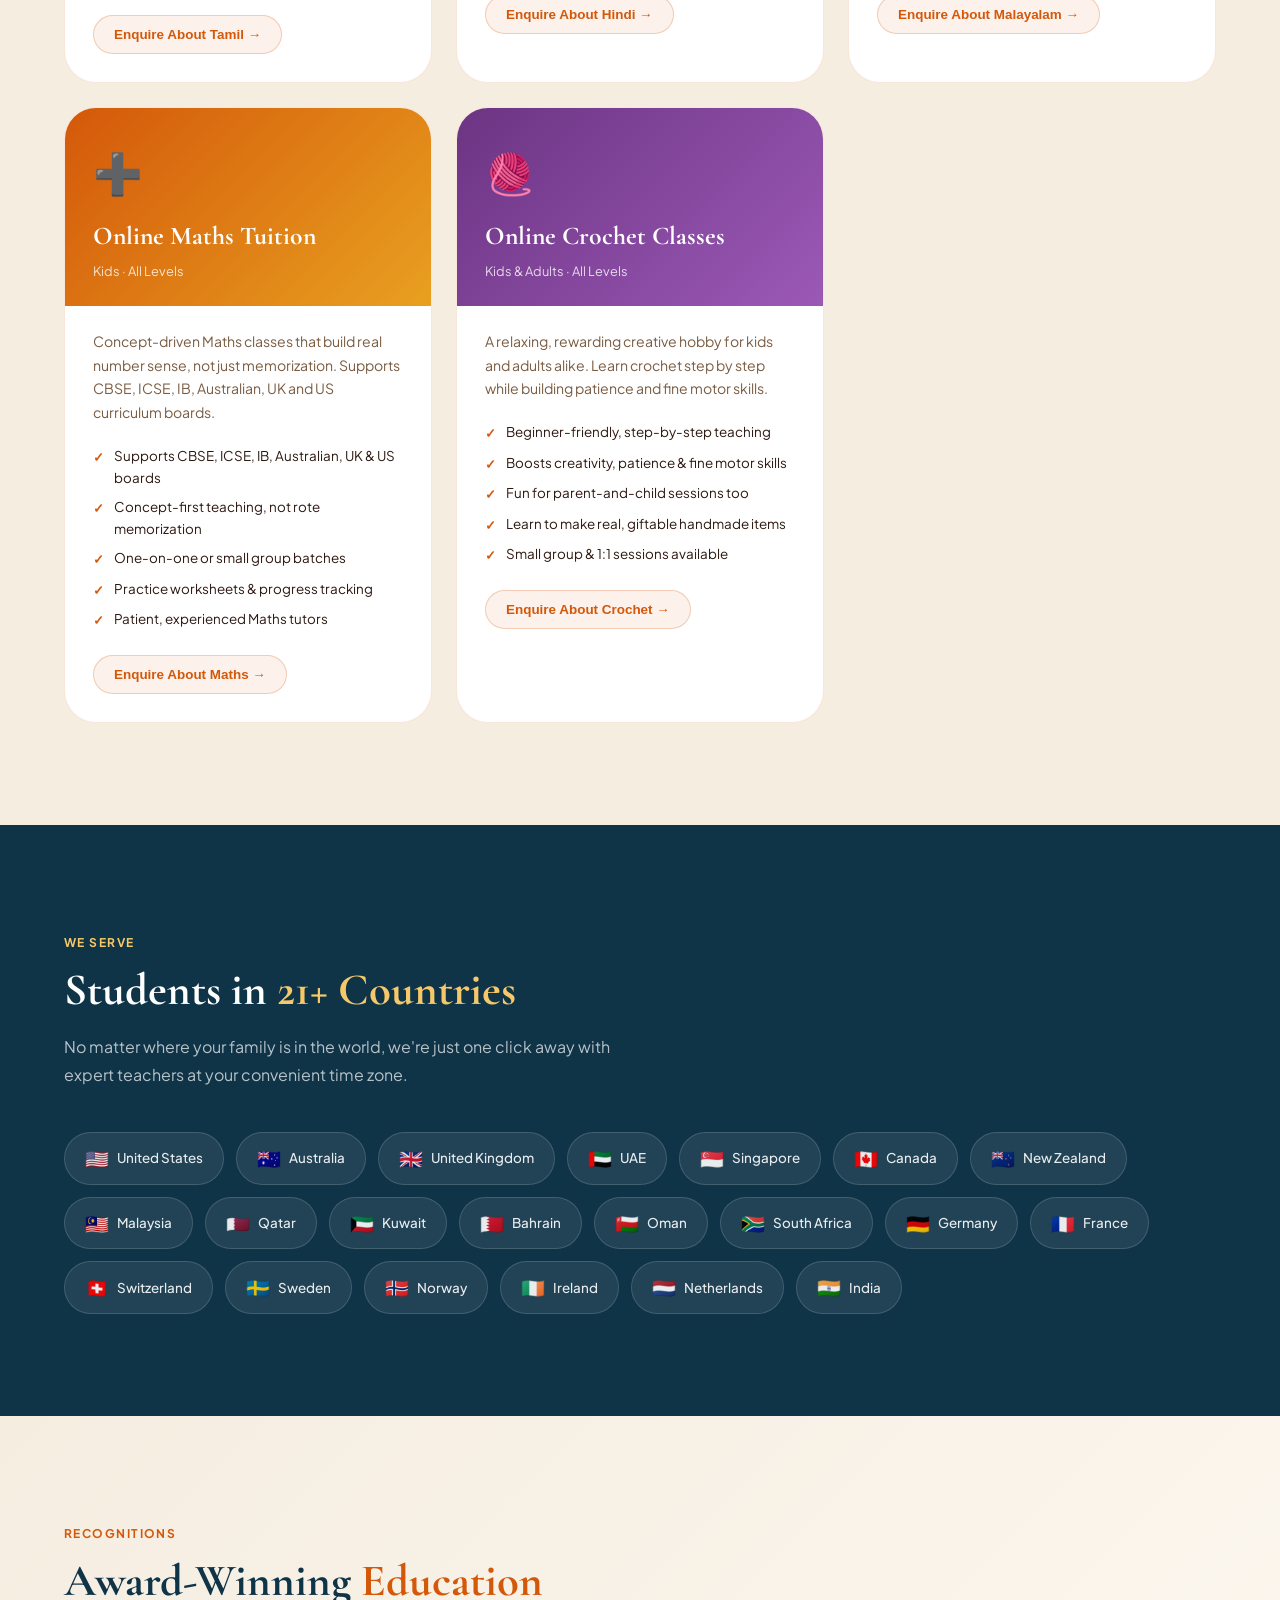
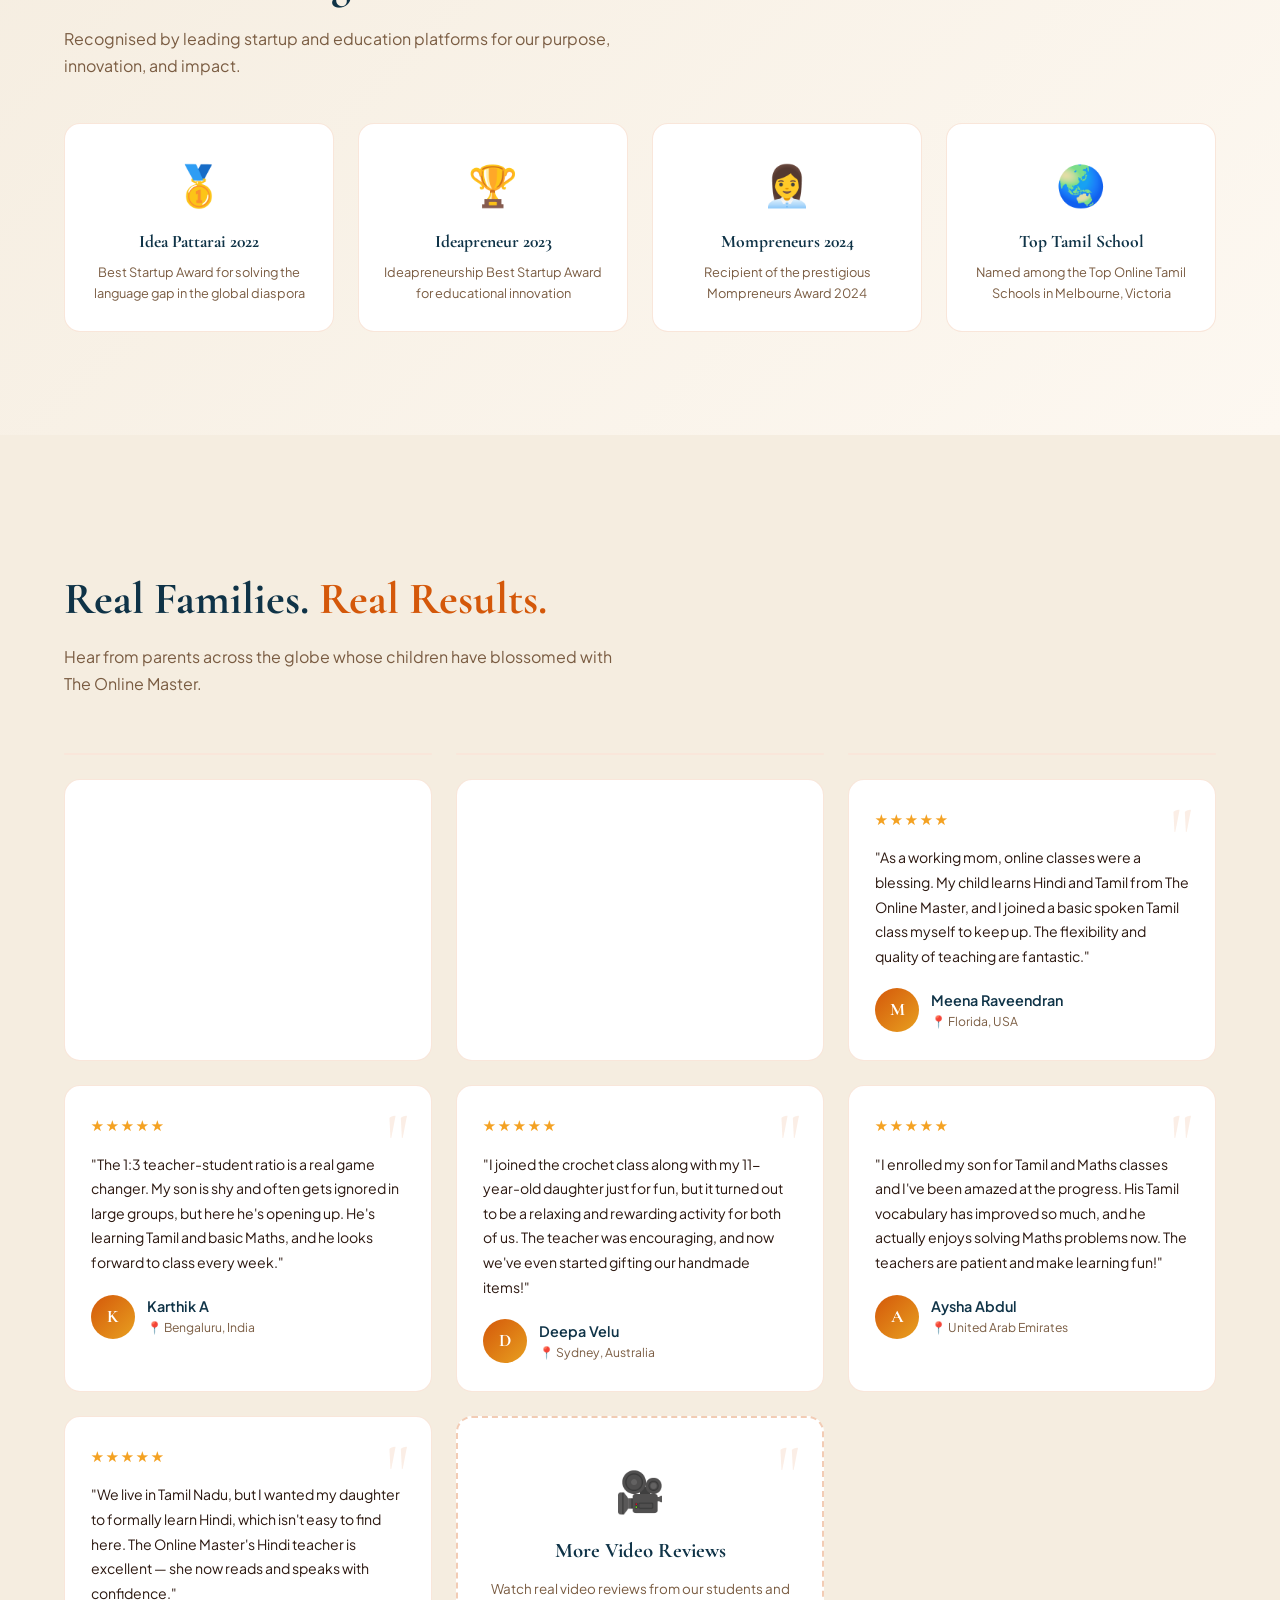
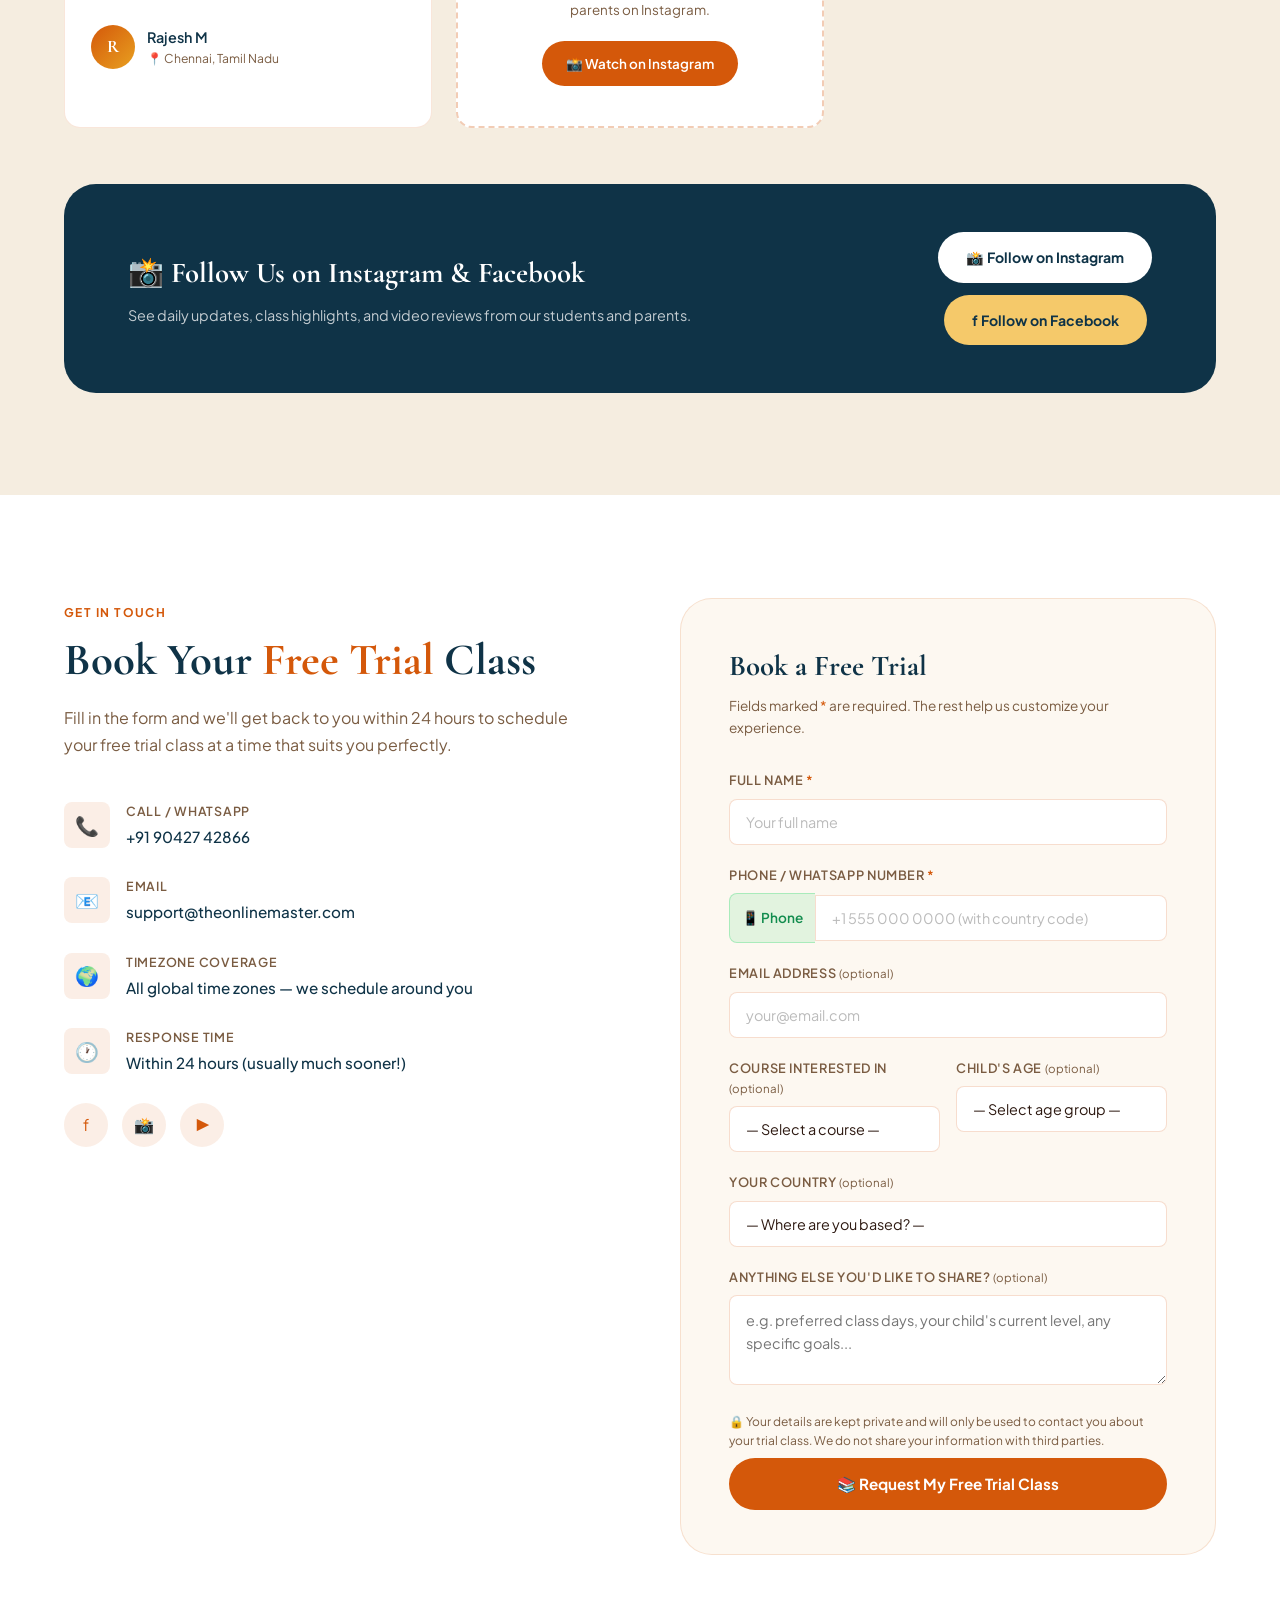
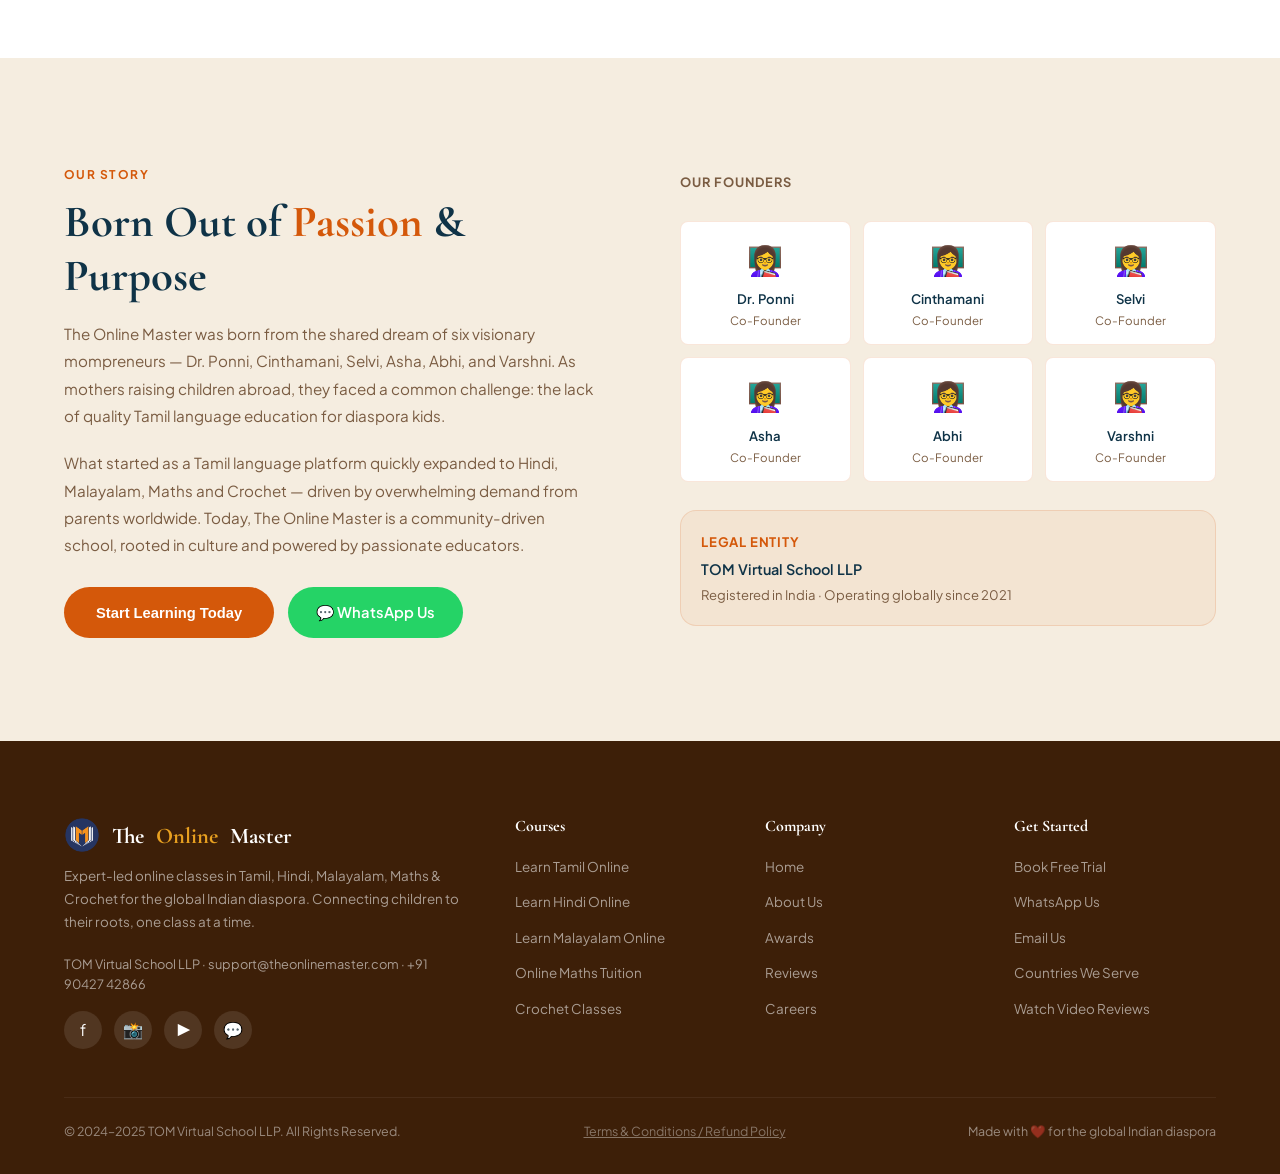
==== commit 20043c34: "Polish hero icons, swap Google reviews for Instagram, add Careers link - Add a Maths thumbnail to th" ====
--- a/index.html
+++ b/index.html
@@ -711,8 +711,21 @@
     .reviewer-name { font-size: 0.9rem; font-weight: 600; color: var(--teal-dk); }
     .reviewer-loc { font-size: 0.76rem; color: var(--text-muted); }
 
-    /* ── Google Maps CTA ── */
-    .gmaps-cta {
+    .review-video-card {
+      background: var(--white);
+      border-radius: var(--r-md);
+      border: 1px solid var(--border);
+      overflow: hidden;
+      transition: all 0.25s;
+      display: flex;
+      justify-content: center;
+      align-items: flex-start;
+    }
+    .review-video-card:hover { border-color: rgba(212,88,10,0.3); box-shadow: var(--shadow); }
+    .review-video-card iframe { border-radius: var(--r-md) !important; }
+
+    /* ── Social Follow CTA ── */
+    .social-cta {
       margin-top: 56px;
       background: var(--teal-dk);
       border-radius: var(--r-lg);
@@ -723,9 +736,9 @@
       align-items: center;
       color: #fff;
     }
-    .gmaps-title { font-family: 'Cormorant Garamond', serif; font-size: 1.8rem; font-weight: 700; margin-bottom: 8px; }
-    .gmaps-sub { font-size: 0.9rem; opacity: 0.75; }
-    .btn-maps {
+    .social-cta-title { font-family: 'Cormorant Garamond', serif; font-size: 1.8rem; font-weight: 700; margin-bottom: 8px; }
+    .social-cta-sub { font-size: 0.9rem; opacity: 0.75; }
+    .btn-social {
       background: #fff;
       color: var(--teal-dk);
       padding: 14px 28px;
@@ -740,7 +753,7 @@
       cursor: pointer;
       border: none;
     }
-    .btn-maps:hover { background: var(--gold-lt); }
+    .btn-social:hover { background: var(--gold-lt); }
 
     /* ══════════ ENQUIRY FORM ══════════ */
     #enquiry { background: var(--white); }
@@ -975,7 +988,7 @@
       .enquiry-wrap { grid-template-columns: 1fr; gap: 40px; }
       .about-wrap { grid-template-columns: 1fr; gap: 40px; }
       .footer-grid { grid-template-columns: 1fr 1fr; }
-      .gmaps-cta { grid-template-columns: 1fr; text-align: center; }
+      .social-cta { grid-template-columns: 1fr; text-align: center; }
       .nav-links { display: none; }
       .hamburger { display: flex; }
     }
@@ -1031,8 +1044,8 @@
     <li class="nav-dropdown">
       <a href="#courses">Courses</a>
       <ul class="dropdown-menu">
-        <li><a href="#course-tamil"><span class="d-icon">🔤</span> Learn Tamil</a></li>
-        <li><a href="#course-hindi"><span class="d-icon">🇮🇳</span> Learn Hindi</a></li>
+        <li><a href="#course-tamil"><span class="d-icon">அ</span> Learn Tamil</a></li>
+        <li><a href="#course-hindi"><span class="d-icon">अ</span> Learn Hindi</a></li>
         <li><a href="#course-malayalam"><span class="d-icon">🌴</span> Learn Malayalam</a></li>
         <li><a href="#course-maths"><span class="d-icon">➕</span> Learn Maths</a></li>
         <li><a href="#course-crochet"><span class="d-icon">🧶</span> Crochet</a></li>
@@ -1051,8 +1064,8 @@
 <!-- Mobile Menu -->
 <div class="mobile-menu" id="mobileMenu">
   <span class="mobile-close" onclick="closeMenu()">✕</span>
-  <a href="#course-tamil" onclick="closeMenu()">🔤 Tamil</a>
-  <a href="#course-hindi" onclick="closeMenu()">🇮🇳 Hindi</a>
+  <a href="#course-tamil" onclick="closeMenu()">அ Tamil</a>
+  <a href="#course-hindi" onclick="closeMenu()">अ Hindi</a>
   <a href="#course-malayalam" onclick="closeMenu()">🌴 Malayalam</a>
   <a href="#course-maths" onclick="closeMenu()">➕ Maths</a>
   <a href="#course-crochet" onclick="closeMenu()">🧶 Crochet</a>
@@ -1091,12 +1104,12 @@
   <div class="hero-visual">
     <div class="hero-card-grid">
       <div class="course-pill" onclick="scrollToCourse('course-tamil')" style="cursor:pointer;" title="Learn Tamil Online">
-        <div class="emoji">🔤</div>
+        <div class="emoji">அ</div>
         <div class="name">Tamil</div>
         <div class="tag">Language · Culture</div>
       </div>
       <div class="course-pill" onclick="scrollToCourse('course-hindi')" style="cursor:pointer;" title="Learn Hindi Online">
-        <div class="emoji">🇮🇳</div>
+        <div class="emoji">अ</div>
         <div class="name">Hindi</div>
         <div class="tag">Spoken · Written</div>
       </div>
@@ -1104,6 +1117,11 @@
         <div class="emoji">🌴</div>
         <div class="name">Malayalam</div>
         <div class="tag">Script · Conversation</div>
+      </div>
+      <div class="course-pill" onclick="scrollToCourse('course-maths')" style="cursor:pointer;" title="Online Maths Tuition">
+        <div class="emoji">➕</div>
+        <div class="name">Maths</div>
+        <div class="tag">All Boards · All Ages</div>
       </div>
     </div>
     <div class="hero-trust">
@@ -1187,7 +1205,7 @@
     <!-- Tamil -->
     <div class="course-card reveal" id="course-tamil">
       <div class="course-header" data-script="தமிழ்">
-        <div class="course-icon">🔤</div>
+        <div class="course-icon">அ</div>
         <div class="course-title">Learn Tamil Online</div>
         <div class="course-sub">Kids & Adults · All Levels</div>
       </div>
@@ -1207,7 +1225,7 @@
     <!-- Hindi -->
     <div class="course-card reveal" id="course-hindi">
       <div class="course-header" data-script="हिन्दी" style="background:linear-gradient(135deg,#1A5276,#2E86C1)">
-        <div class="course-icon">🇮🇳</div>
+        <div class="course-icon">अ</div>
         <div class="course-title">Learn Hindi Online</div>
         <div class="course-sub">Kids & Adults · All Levels</div>
       </div>
@@ -1353,6 +1371,22 @@
   <p class="section-sub reveal">Hear from parents across the globe whose children have blossomed with The Online Master.</p>
 
   <div class="reviews-grid">
+    <div class="review-video-card reveal">
+      <blockquote class="instagram-media" data-instgrm-permalink="https://www.instagram.com/p/DVJDwi4E7vh/" data-instgrm-version="14" style="margin:0; width:100%;"></blockquote>
+    </div>
+    <div class="review-video-card reveal">
+      <blockquote class="instagram-media" data-instgrm-permalink="https://www.instagram.com/p/DV01rIrjAMa/" data-instgrm-version="14" style="margin:0; width:100%;"></blockquote>
+    </div>
+    <div class="review-video-card reveal">
+      <blockquote class="instagram-media" data-instgrm-permalink="https://www.instagram.com/p/DKAQtEjzzZW/" data-instgrm-version="14" style="margin:0; width:100%;"></blockquote>
+    </div>
+    <div class="review-video-card reveal">
+      <blockquote class="instagram-media" data-instgrm-permalink="https://www.instagram.com/p/Db5ybHZAh7n/" data-instgrm-version="14" style="margin:0; width:100%;"></blockquote>
+    </div>
+    <div class="review-video-card reveal">
+      <blockquote class="instagram-media" data-instgrm-permalink="https://www.instagram.com/p/DE4oLIhy4Ai/" data-instgrm-version="14" style="margin:0; width:100%;"></blockquote>
+    </div>
+
     <div class="review-card reveal">
       <div class="review-stars">★★★★★</div>
       <p class="review-text">"As a working mom, online classes were a blessing. My child learns Hindi and Tamil from The Online Master, and I joined a basic spoken Tamil class myself to keep up. The flexibility and quality of teaching are fantastic."</p>
@@ -1413,29 +1447,29 @@
       </div>
     </div>
 
-    <!-- Add Your Review -->
+    <!-- More Reviews on Instagram -->
     <div class="review-card reveal" style="border: 2px dashed rgba(212,88,10,0.3); display:flex; flex-direction:column; align-items:center; justify-content:center; text-align:center; padding:40px 28px;">
-      <div style="font-size:2.5rem; margin-bottom:12px;">⭐</div>
-      <div style="font-family:'Cormorant Garamond',serif; font-size:1.3rem; font-weight:700; color:var(--teal-dk); margin-bottom:10px;">Share Your Experience</div>
-      <p style="font-size:0.84rem; color:var(--text-muted); margin-bottom:20px;">Your feedback helps other families discover The Online Master and helps us grow.</p>
-      <a href="https://g.page/r/theonlinemaster/review" target="_blank" class="btn-primary" style="font-size:0.84rem; padding:12px 24px;">
-        ⭐ Write a Google Review
+      <div style="font-size:2.5rem; margin-bottom:12px;">🎥</div>
+      <div style="font-family:'Cormorant Garamond',serif; font-size:1.3rem; font-weight:700; color:var(--teal-dk); margin-bottom:10px;">More Video Reviews</div>
+      <p style="font-size:0.84rem; color:var(--text-muted); margin-bottom:20px;">Watch real video reviews from our students and parents on Instagram.</p>
+      <a href="https://www.instagram.com/stories/highlights/18080986339621599/" target="_blank" class="btn-primary" style="font-size:0.84rem; padding:12px 24px;">
+        📸 Watch on Instagram
       </a>
     </div>
   </div>
 
-  <!-- Google Maps CTA -->
-  <div class="gmaps-cta reveal">
+  <!-- Social Follow CTA -->
+  <div class="social-cta reveal">
     <div>
-      <div class="gmaps-title">📍 Find Us on Google Maps</div>
-      <div class="gmaps-sub">Read all our reviews, see our location, and leave your own rating on Google Maps. Your review means the world to us and helps other families find us.</div>
+      <div class="social-cta-title">📸 Follow Us on Instagram &amp; Facebook</div>
+      <div class="social-cta-sub">See daily updates, class highlights, and video reviews from our students and parents.</div>
     </div>
     <div style="display:flex; flex-direction:column; gap:12px; align-items:center;">
-      <a href="https://www.google.com/maps/search/The+Online+Master+TOM+Virtual+School" target="_blank" class="btn-maps">
-        🗺️ View on Google Maps
+      <a href="https://www.instagram.com/theonlinemaster/" target="_blank" class="btn-social">
+        📸 Follow on Instagram
       </a>
-      <a href="https://g.page/r/theonlinemaster/review" target="_blank" class="btn-maps" style="background:var(--gold-lt);">
-        ⭐ Leave a Review
+      <a href="https://www.facebook.com/theonlinemaster.official/" target="_blank" class="btn-social" style="background:var(--gold-lt);">
+        f Follow on Facebook
       </a>
     </div>
   </div>
@@ -1564,10 +1598,10 @@
 
       <div class="success-msg" id="successMsg">
         <div style="font-size:2rem;margin-bottom:10px;">🎉</div>
-        <div style="font-family:'Cormorant Garamond',serif;font-size:1.4rem;font-weight:700;color:var(--teal-dk);margin-bottom:8px;">Enquiry Received!</div>
+        <div style="font-family:'Cormorant Garamond',serif;font-size:1.4rem;font-weight:700;color:var(--teal-dk);margin-bottom:8px;">One Last Step!</div>
         <p style="font-size:0.88rem;color:var(--text-muted);margin-bottom:24px;line-height:1.7;">
-          Thank you! We've noted your details and will get back to you within 24 hours to schedule your free trial class.<br/>
-          To reach us faster, choose how you'd like to send your details:
+          Your details are ready — tap a button below to actually send them to us: one opens WhatsApp, the other opens your email app.<br/>
+          Once sent, we'll get back to you within 24 hours to schedule your free trial class.
         </p>
         <div style="display:flex;flex-direction:column;gap:12px;">
           <a id="waLink" href="#" target="_blank" class="btn-whatsapp" style="justify-content:center;text-decoration:none;border-radius:var(--r-sm);position:relative;">
@@ -1684,6 +1718,7 @@
         <li><a href="#about">About Us</a></li>
         <li><a href="#awards">Awards</a></li>
         <li><a href="#reviews">Reviews</a></li>
+        <li><a href="https://linktr.ee/The_Online_Master" target="_blank" rel="noopener">Careers</a></li>
       </ul>
     </div>
     <div class="footer-col">
@@ -1693,7 +1728,7 @@
         <li><a href="https://wa.me/919042742866" target="_blank">WhatsApp Us</a></li>
         <li><a href="mailto:support@theonlinemaster.com">Email Us</a></li>
         <li><a href="#countries">Countries We Serve</a></li>
-        <li><a href="https://g.page/r/theonlinemaster/review" target="_blank">Leave a Review</a></li>
+        <li><a href="https://www.instagram.com/stories/highlights/18080986339621599/" target="_blank">Watch Video Reviews</a></li>
       </ul>
     </div>
   </div>
@@ -1819,9 +1854,12 @@
   });
 
   /* ── Stagger reveal delays ── */
-  document.querySelectorAll('.courses-grid .course-card, .why-grid .why-card, .reviews-grid .review-card, .awards-grid .award-card').forEach((el, i) => {
+  document.querySelectorAll('.courses-grid .course-card, .why-grid .why-card, .reviews-grid .review-card, .reviews-grid .review-video-card, .awards-grid .award-card').forEach((el, i) => {
     el.style.transitionDelay = `${(i % 3) * 0.1}s`;
   });
 </script>
+
+<!-- ── Instagram video review embeds ── -->
+<script async src="https://www.instagram.com/embed.js"></script>
 </body>
 </html>
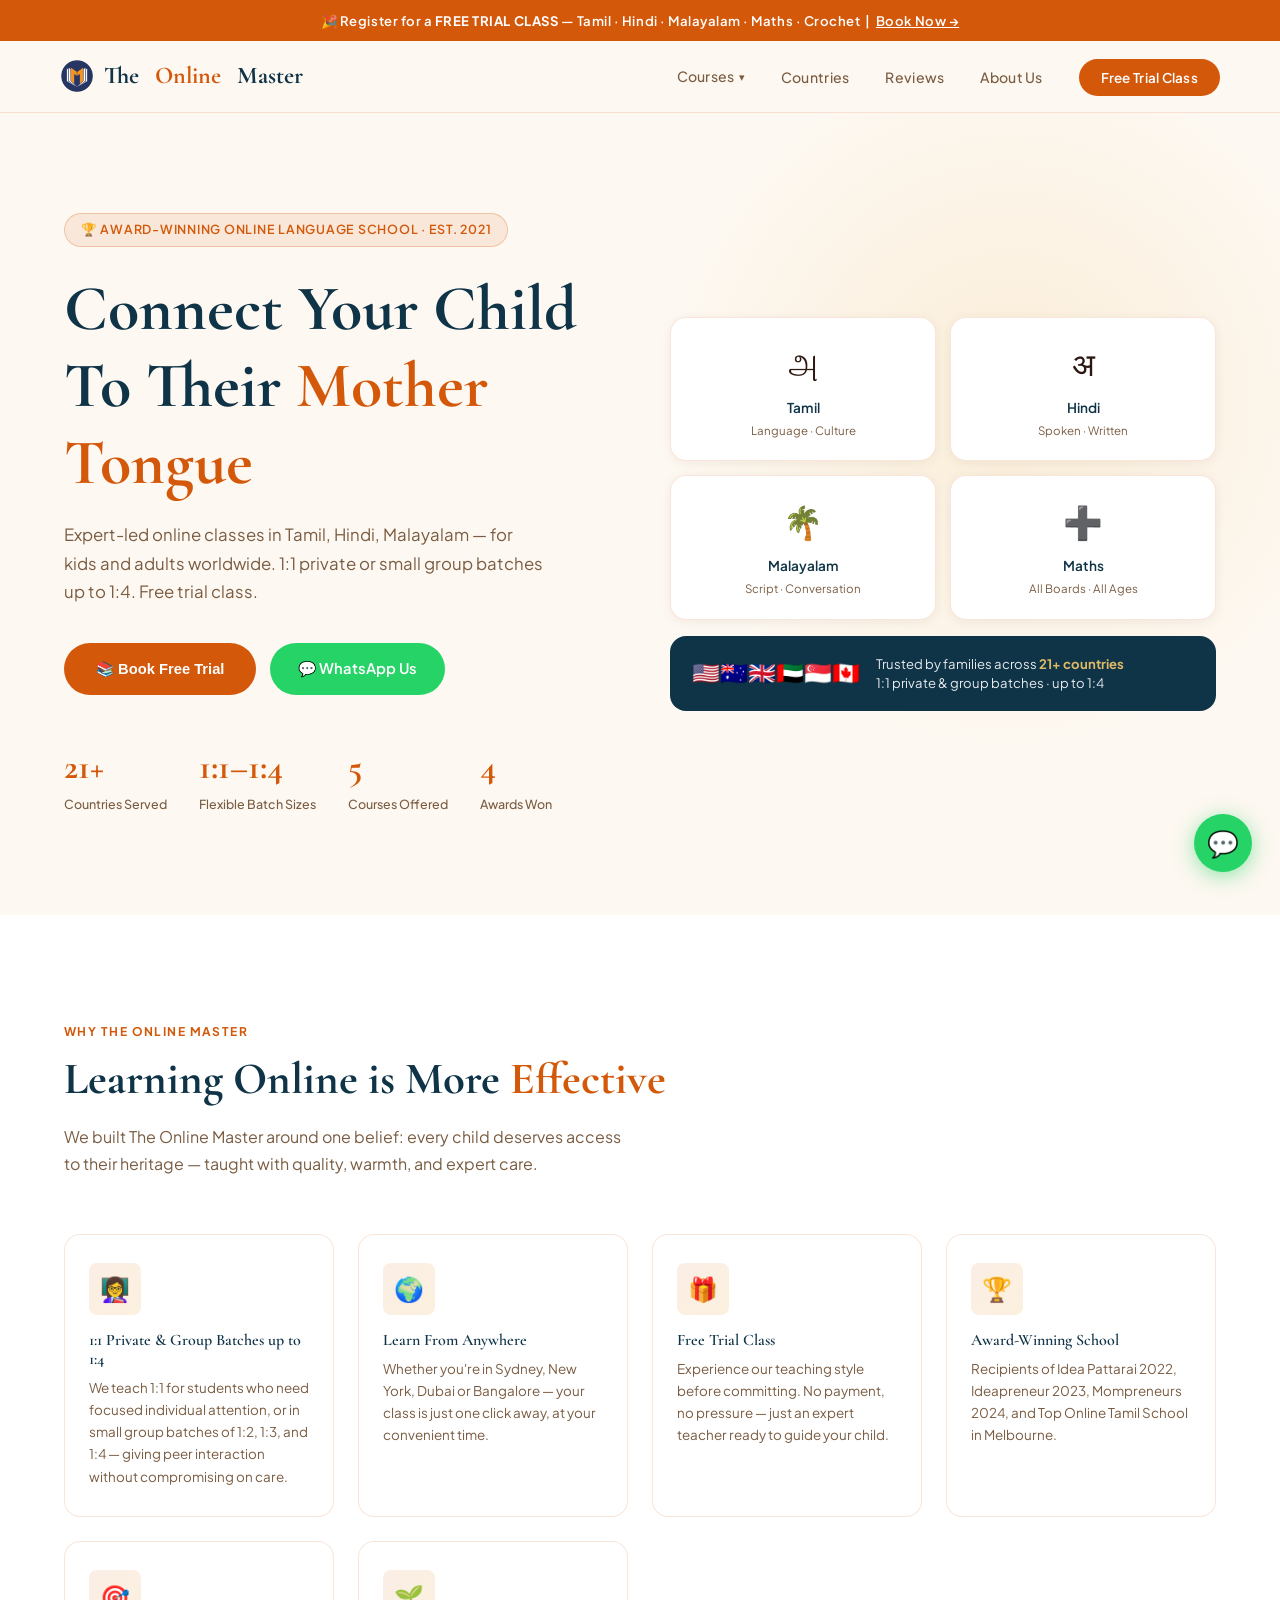
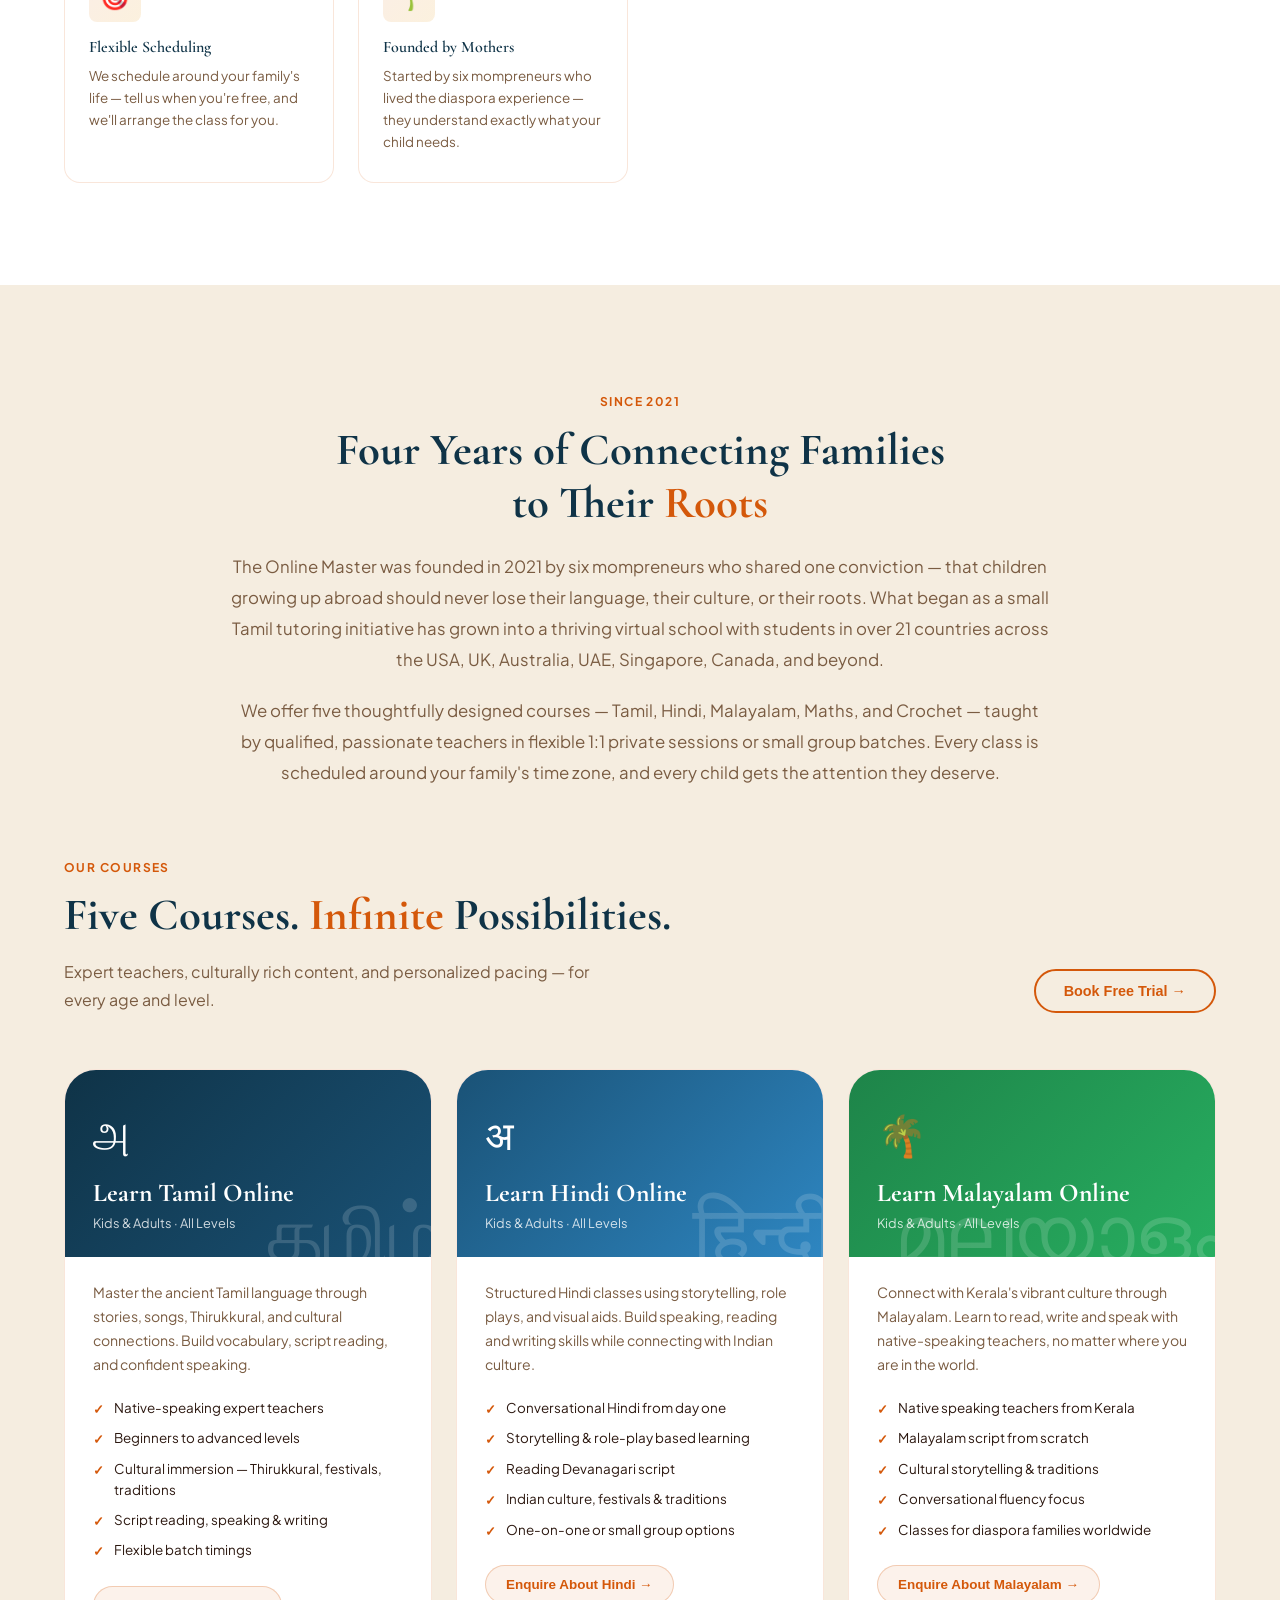
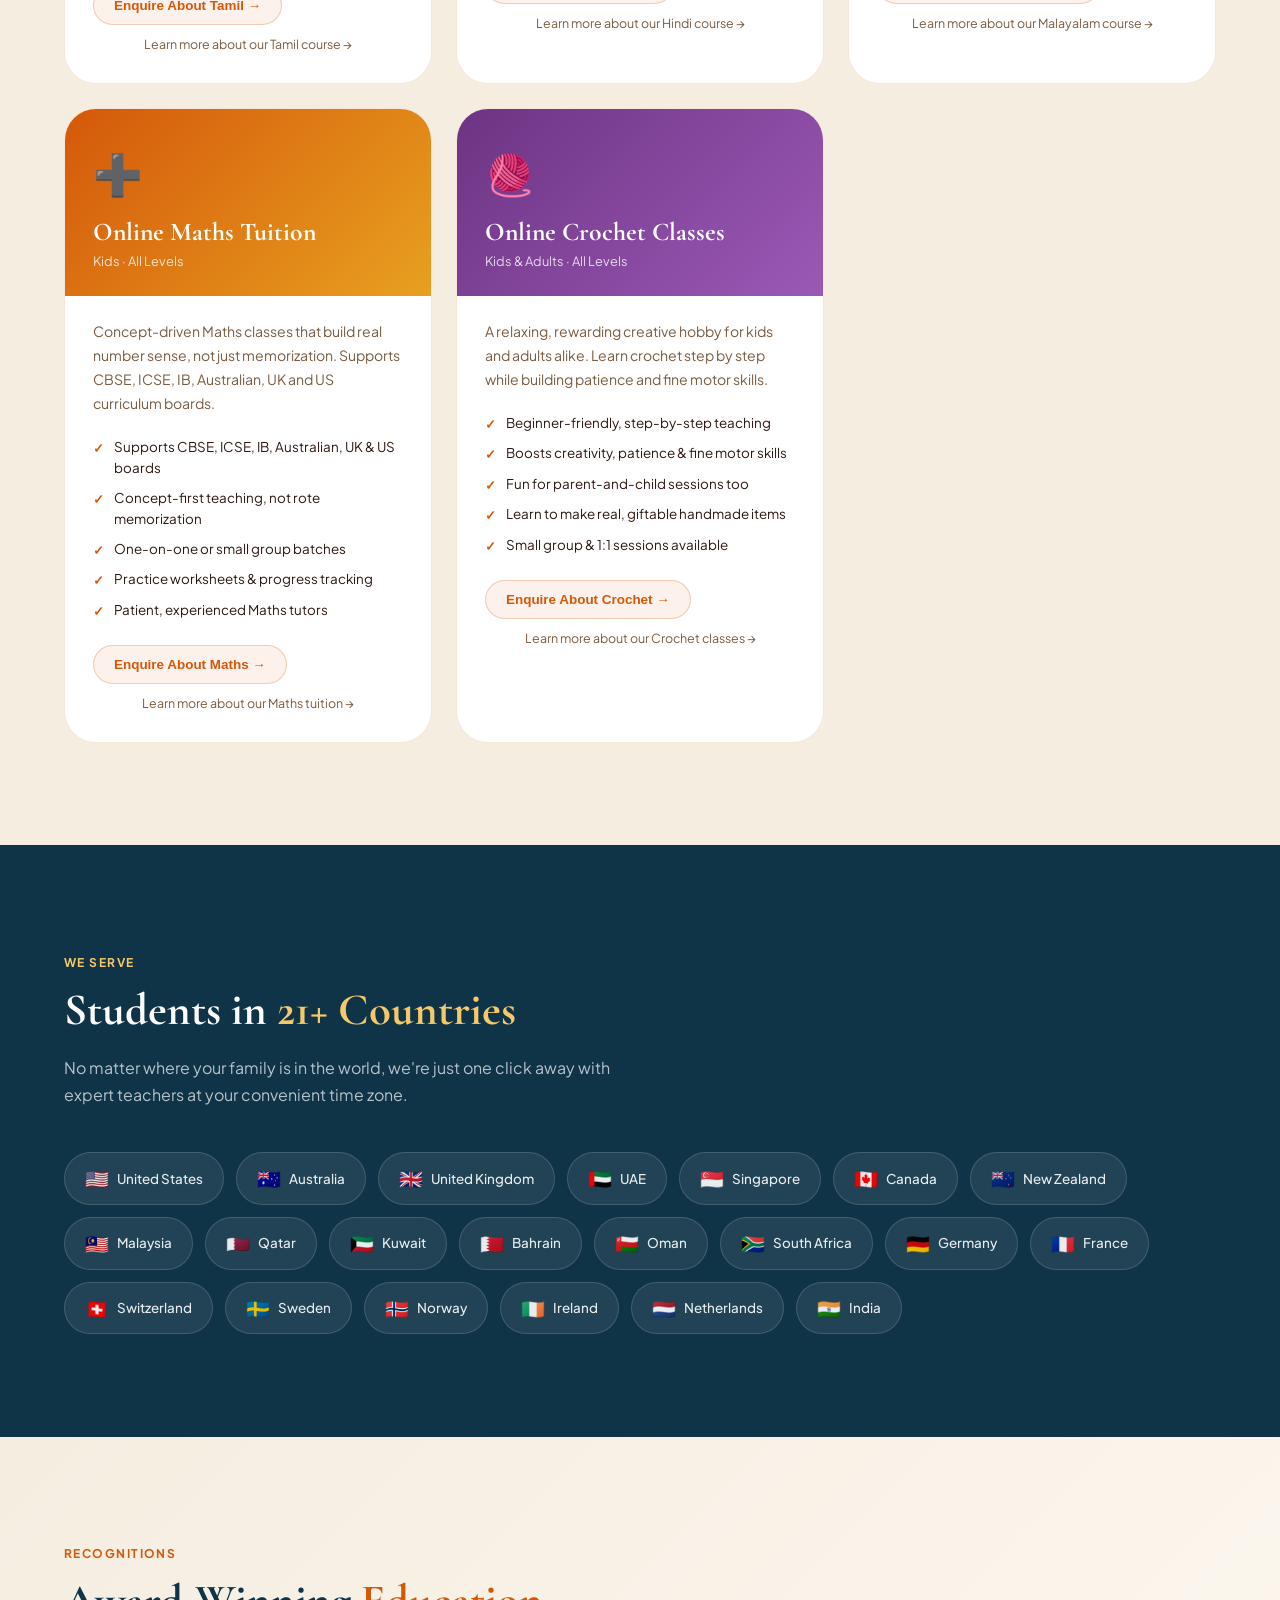
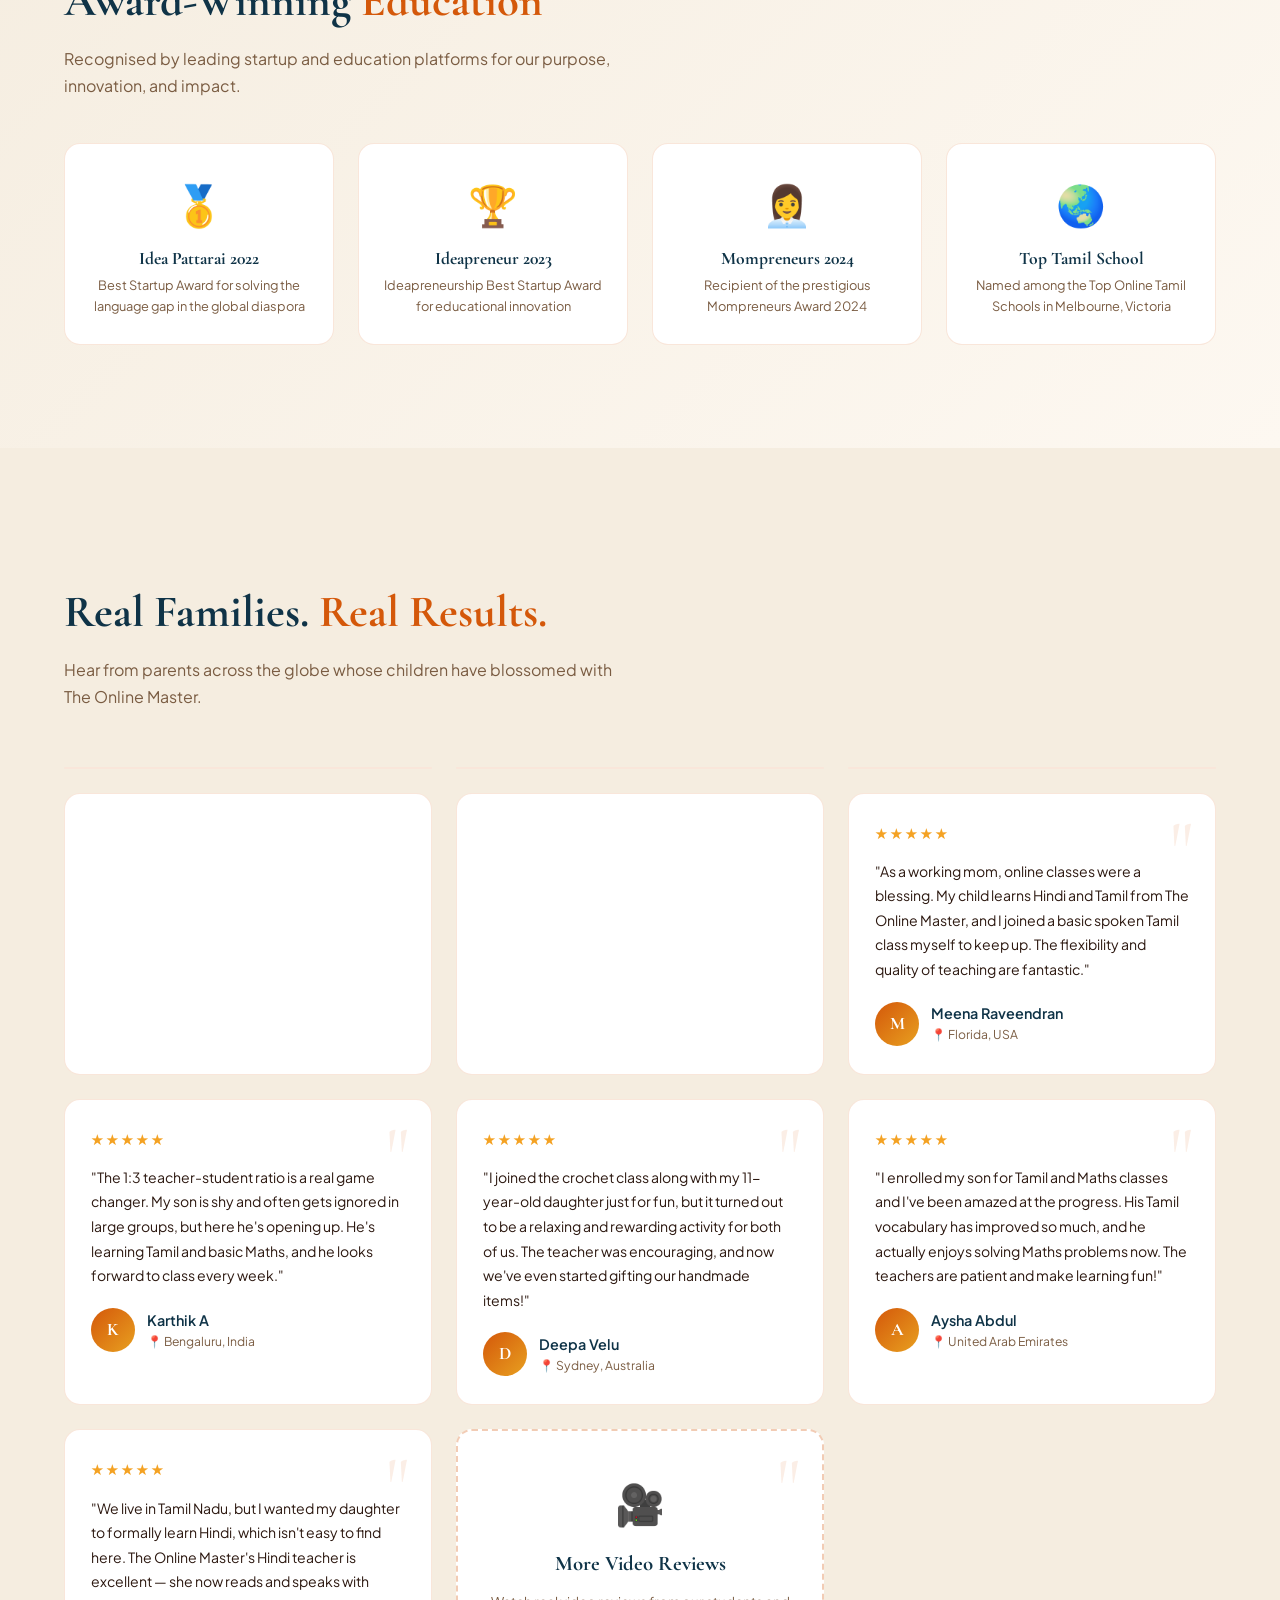
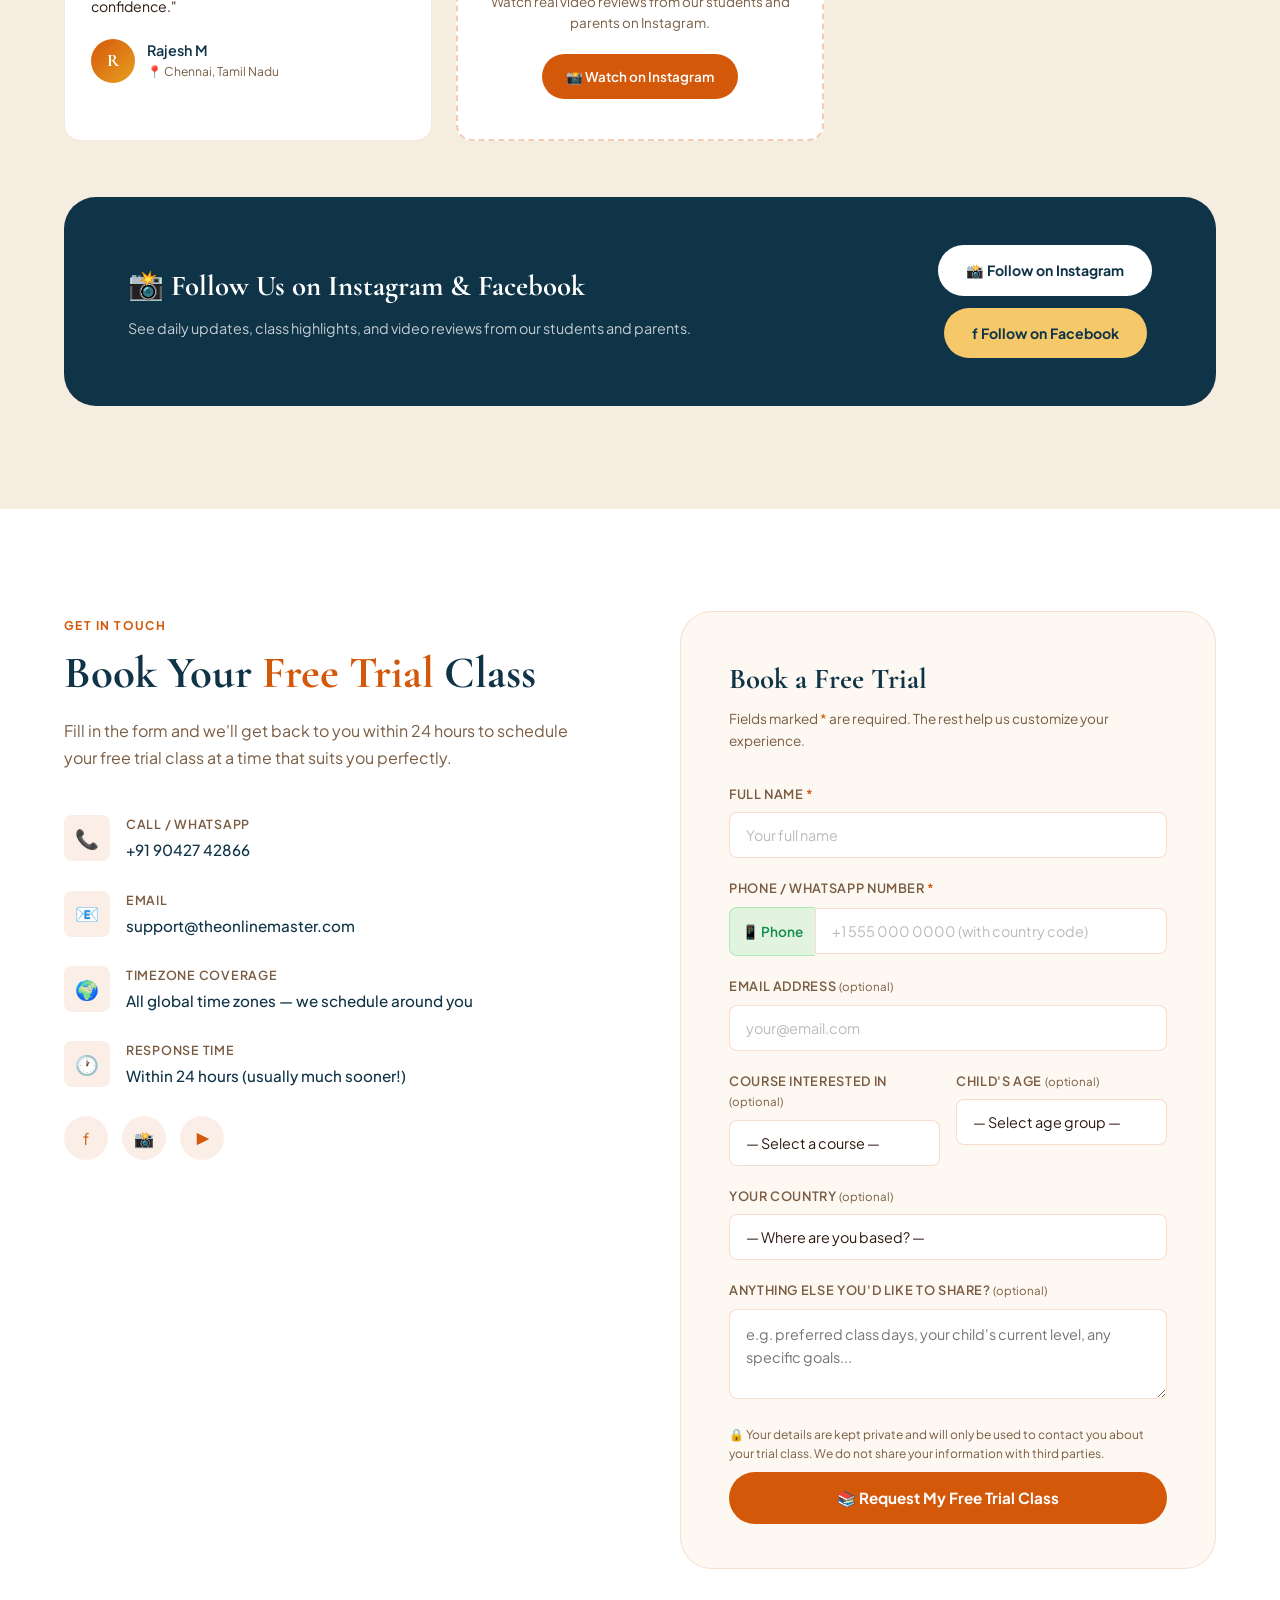
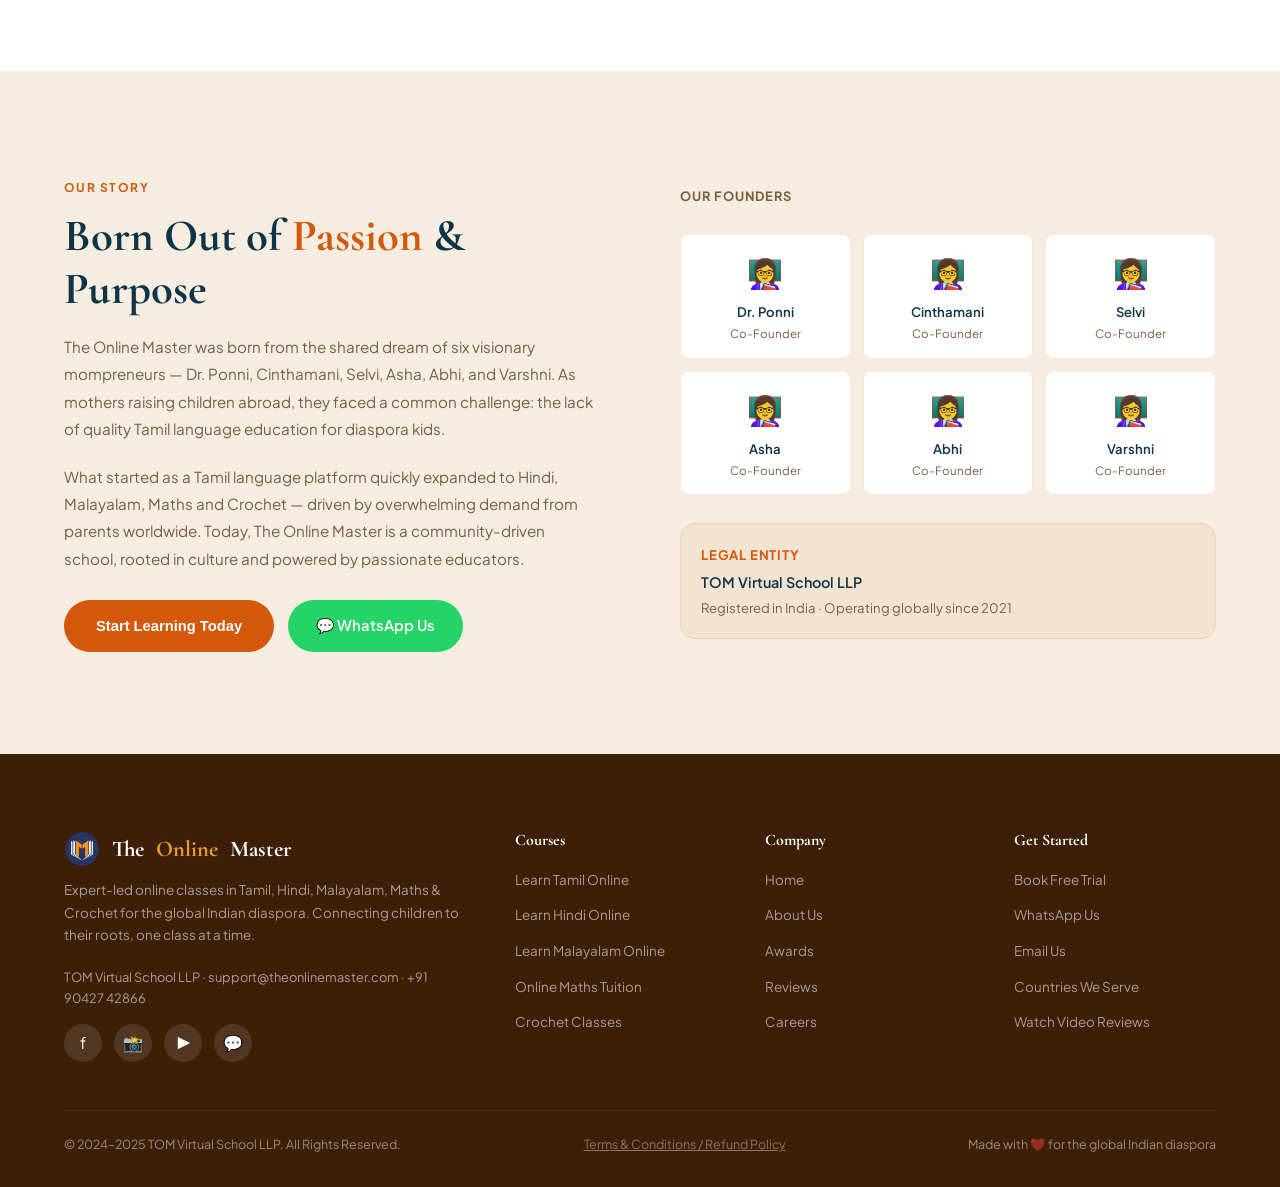
==== commit 779eb2fa: "Add per-course landing pages and remaining on-page SEO fixes - Trim meta description to ~140 chars (" ====
--- a/index.html
+++ b/index.html
@@ -10,7 +10,7 @@
 
   <!-- ── Primary SEO ── -->
   <title>The Online Master | Learn Tamil, Hindi, Malayalam Online</title>
-  <meta name="description" content="Learn Tamil, Hindi, Malayalam online with expert native tutors. 1:1 private or group batches up to 1:4. Free trial class. Serving students in USA, UK, Australia, UAE, Singapore, Canada & 19+ countries. TOM Virtual School LLP." />
+  <meta name="description" content="Learn Tamil, Hindi, Malayalam &amp; Maths online with expert tutors. 1:1 or small group classes, free trial. Trusted by families in 21+ countries." />
   <meta name="keywords" content="learn tamil online, online tamil classes, learn hindi online, learn malayalam online, tamil classes for kids, online tutor india diaspora, learn mother tongue online, tamil school usa, tamil school australia, tamil school uk" />
   <meta name="robots" content="index, follow, max-image-preview:large, max-snippet:-1, max-video-preview:-1" />
   <link rel="canonical" href="https://theonlinemaster.com/" />
@@ -80,7 +80,44 @@
           "addressRegion": "Tamil Nadu"
         },
         "areaServed": ["US","GB","AU","AE","SG","CA","NZ","MY","QA","KW","BH","OM","ZA","DE","FR","CH","SE","NO","IE","NL","IN"],
-        "award": ["Idea Pattarai Best Startup 2022","Ideapreneur Best Startup 2023","Mompreneurs Award 2024","Top Online Tamil School Melbourne"]
+        "award": ["Idea Pattarai Best Startup 2022","Ideapreneur Best Startup 2023","Mompreneurs Award 2024","Top Online Tamil School Melbourne"],
+        "aggregateRating": {
+          "@type": "AggregateRating",
+          "ratingValue": "5",
+          "reviewCount": "5"
+        },
+        "review": [
+          {
+            "@type": "Review",
+            "reviewRating": {"@type": "Rating", "ratingValue": "5"},
+            "author": {"@type": "Person", "name": "Meena Raveendran"},
+            "reviewBody": "As a working mom, online classes were a blessing. My child learns Hindi and Tamil from The Online Master, and I joined a basic spoken Tamil class myself to keep up. The flexibility and quality of teaching are fantastic."
+          },
+          {
+            "@type": "Review",
+            "reviewRating": {"@type": "Rating", "ratingValue": "5"},
+            "author": {"@type": "Person", "name": "Karthik A"},
+            "reviewBody": "The 1:3 teacher-student ratio is a real game changer. My son is shy and often gets ignored in large groups, but here he's opening up. He's learning Tamil and basic Maths, and he looks forward to class every week."
+          },
+          {
+            "@type": "Review",
+            "reviewRating": {"@type": "Rating", "ratingValue": "5"},
+            "author": {"@type": "Person", "name": "Deepa Velu"},
+            "reviewBody": "I joined the crochet class along with my 11-year-old daughter just for fun, but it turned out to be a relaxing and rewarding activity for both of us. The teacher was encouraging, and now we've even started gifting our handmade items!"
+          },
+          {
+            "@type": "Review",
+            "reviewRating": {"@type": "Rating", "ratingValue": "5"},
+            "author": {"@type": "Person", "name": "Aysha Abdul"},
+            "reviewBody": "I enrolled my son for Tamil and Maths classes and I've been amazed at the progress. His Tamil vocabulary has improved so much, and he actually enjoys solving Maths problems now. The teachers are patient and make learning fun!"
+          },
+          {
+            "@type": "Review",
+            "reviewRating": {"@type": "Rating", "ratingValue": "5"},
+            "author": {"@type": "Person", "name": "Rajesh M"},
+            "reviewBody": "We live in Tamil Nadu, but I wanted my daughter to formally learn Hindi, which isn't easy to find here. The Online Master's Hindi teacher is excellent — she now reads and speaks with confidence."
+          }
+        ]
       },
       {
         "@type": "WebSite",
@@ -154,877 +191,7 @@
   <link rel="preconnect" href="https://fonts.gstatic.com" crossorigin />
   <link href="https://fonts.googleapis.com/css2?family=Cormorant+Garamond:ital,wght@0,400;0,600;0,700;1,400&family=Plus+Jakarta+Sans:wght@300;400;500;600;700&display=swap" rel="stylesheet" />
 
-  <style>
-    /* ══════════════════════════════════════════
-       DESIGN DIRECTION: Warm Cultural Luxury
-       — Deep saffron warmth + temple gold accents
-         on rich cream backgrounds. Think heritage
-         manuscript meets modern clarity.
-    ══════════════════════════════════════════ */
-
-    :root {
-      --saffron:   #D4580A;
-      --gold:      #E8A020;
-      --gold-lt:   #F5C96A;
-      --teal:      #1A5276;
-      --teal-dk:   #0F3347;
-      --cream:     #FDF8F1;
-      --cream-dk:  #F5EDE0;
-      --brown:     #3D1F08;
-      --text:      #2C1810;
-      --text-muted:#7A5C42;
-      --white:     #FFFFFF;
-      --green:     #1E8449;
-      --border:    rgba(212,88,10,0.15);
-      --shadow:    0 4px 32px rgba(60,20,0,0.12);
-      --r-sm:      8px;
-      --r-md:      16px;
-      --r-lg:      32px;
-    }
-
-    *, *::before, *::after { box-sizing: border-box; margin: 0; padding: 0; }
-
-    html { scroll-behavior: smooth; }
-
-    body {
-      font-family: 'Plus Jakarta Sans', sans-serif;
-      background: var(--cream);
-      color: var(--text);
-      overflow-x: hidden;
-      line-height: 1.6;
-    }
-
-    h1, h2, h3, h4 {
-      font-family: 'Cormorant Garamond', serif;
-      line-height: 1.2;
-    }
-
-    a { color: inherit; text-decoration: none; }
-    img { max-width: 100%; display: block; }
-
-    /* ── SCROLLBAR ── */
-    ::-webkit-scrollbar { width: 6px; }
-    ::-webkit-scrollbar-track { background: var(--cream-dk); }
-    ::-webkit-scrollbar-thumb { background: var(--saffron); border-radius: 3px; }
-
-    /* ══════════ ANNOUNCEMENT BAR ══════════ */
-    .ann-bar {
-      background: var(--saffron);
-      color: #fff;
-      text-align: center;
-      padding: 10px 20px;
-      font-size: 0.82rem;
-      font-weight: 600;
-      letter-spacing: 0.04em;
-    }
-    .ann-bar a { color: #fff; text-decoration: underline; }
-
-    /* ══════════ NAV ══════════ */
-    nav {
-      position: sticky;
-      top: 0;
-      z-index: 1000;
-      background: rgba(253,248,241,0.95);
-      backdrop-filter: blur(12px);
-      border-bottom: 1px solid var(--border);
-      padding: 0 clamp(20px, 5vw, 60px);
-      display: flex;
-      align-items: center;
-      justify-content: space-between;
-      height: 72px;
-    }
-
-    .nav-logo {
-      font-family: 'Cormorant Garamond', serif;
-      font-size: 1.5rem;
-      font-weight: 700;
-      color: var(--teal-dk);
-      display: flex;
-      align-items: center;
-      gap: 10px;
-    }
-    .nav-logo span { color: var(--saffron); }
-
-    .nav-links {
-      display: flex;
-      gap: 36px;
-      list-style: none;
-      align-items: center;
-    }
-    .nav-links a {
-      font-size: 0.88rem;
-      font-weight: 500;
-      color: var(--text-muted);
-      transition: color 0.2s;
-      letter-spacing: 0.02em;
-    }
-    .nav-links a:hover { color: var(--saffron); }
-
-    .nav-cta {
-      background: var(--saffron);
-      color: #fff !important;
-      padding: 10px 22px;
-      border-radius: 40px;
-      font-weight: 600 !important;
-      font-size: 0.84rem !important;
-      transition: background 0.2s, transform 0.15s;
-    }
-    .nav-cta:hover { background: var(--brown) !important; transform: translateY(-1px); }
-
-    .hamburger { display: none; flex-direction: column; gap: 5px; cursor: pointer; padding: 4px; }
-    .hamburger span { width: 24px; height: 2px; background: var(--text); border-radius: 2px; transition: 0.3s; }
-
-    /* ── Courses Dropdown ── */
-    .nav-dropdown { position: relative; }
-    .nav-dropdown > a { display: flex; align-items: center; gap: 4px; }
-    .nav-dropdown > a::after { content: '▾'; font-size: 0.7rem; transition: transform 0.2s; }
-    .nav-dropdown:hover > a::after { transform: rotate(180deg); }
-
-    .dropdown-menu {
-      position: absolute;
-      top: calc(100% + 12px);
-      left: 50%;
-      transform: translateX(-50%);
-      background: var(--white);
-      border: 1px solid var(--border);
-      border-radius: var(--r-md);
-      box-shadow: 0 12px 40px rgba(60,20,0,0.14);
-      padding: 10px 8px;
-      min-width: 220px;
-      opacity: 0;
-      visibility: hidden;
-      transform: translateX(-50%) translateY(8px);
-      transition: all 0.22s ease;
-      z-index: 200;
-      list-style: none;
-    }
-    .nav-dropdown:hover .dropdown-menu {
-      opacity: 1;
-      visibility: visible;
-      transform: translateX(-50%) translateY(0);
-    }
-    .dropdown-menu li a {
-      display: flex;
-      align-items: center;
-      gap: 10px;
-      padding: 10px 14px;
-      border-radius: var(--r-sm);
-      font-size: 0.86rem;
-      font-weight: 500;
-      color: var(--text) !important;
-      transition: background 0.15s, color 0.15s;
-    }
-    .dropdown-menu li a:hover {
-      background: rgba(212,88,10,0.07);
-      color: var(--saffron) !important;
-    }
-    .dropdown-menu li a .d-icon { font-size: 1.1rem; width: 22px; text-align: center; }
-
-    /* ══════════ HERO ══════════ */
-    .hero {
-      min-height: calc(100vh - 108px);
-      display: grid;
-      grid-template-columns: 1fr 1fr;
-      align-items: center;
-      padding: clamp(40px, 8vw, 100px) clamp(20px, 5vw, 80px);
-      gap: 60px;
-      position: relative;
-      overflow: hidden;
-    }
-
-    .hero::before {
-      content: '';
-      position: absolute;
-      top: -60px; right: -80px;
-      width: 700px; height: 700px;
-      border-radius: 50%;
-      background: radial-gradient(circle, rgba(232,160,32,0.12) 0%, transparent 70%);
-      pointer-events: none;
-    }
-
-    .hero-badge {
-      display: inline-flex;
-      align-items: center;
-      gap: 8px;
-      background: rgba(212,88,10,0.1);
-      color: var(--saffron);
-      border: 1px solid rgba(212,88,10,0.25);
-      border-radius: 40px;
-      padding: 6px 16px;
-      font-size: 0.78rem;
-      font-weight: 600;
-      letter-spacing: 0.06em;
-      text-transform: uppercase;
-      margin-bottom: 24px;
-      animation: fadeInUp 0.6s ease both;
-    }
-
-    .hero-title {
-      font-size: clamp(2.6rem, 5vw, 4.2rem);
-      font-weight: 700;
-      color: var(--teal-dk);
-      margin-bottom: 20px;
-      animation: fadeInUp 0.7s 0.1s ease both;
-    }
-    .hero-title em { color: var(--saffron); font-style: normal; }
-
-    .hero-sub {
-      font-size: 1.05rem;
-      color: var(--text-muted);
-      max-width: 480px;
-      margin-bottom: 36px;
-      animation: fadeInUp 0.7s 0.2s ease both;
-      line-height: 1.7;
-    }
-
-    .hero-actions {
-      display: flex;
-      flex-wrap: wrap;
-      gap: 14px;
-      animation: fadeInUp 0.7s 0.3s ease both;
-    }
-
-    .btn-primary {
-      background: var(--saffron);
-      color: #fff;
-      padding: 14px 32px;
-      border-radius: 40px;
-      font-size: 0.92rem;
-      font-weight: 600;
-      border: none;
-      cursor: pointer;
-      transition: all 0.25s;
-      display: inline-flex;
-      align-items: center;
-      gap: 8px;
-    }
-    .btn-primary:hover { background: var(--brown); transform: translateY(-2px); box-shadow: 0 8px 24px rgba(212,88,10,0.35); }
-
-    .btn-whatsapp {
-      background: #25D366;
-      color: #fff;
-      padding: 14px 28px;
-      border-radius: 40px;
-      font-size: 0.92rem;
-      font-weight: 600;
-      border: none;
-      cursor: pointer;
-      transition: all 0.25s;
-      display: inline-flex;
-      align-items: center;
-      gap: 8px;
-    }
-    .btn-whatsapp:hover { background: #128C4E; transform: translateY(-2px); }
-
-    .btn-outline {
-      border: 2px solid var(--saffron);
-      color: var(--saffron);
-      padding: 12px 28px;
-      border-radius: 40px;
-      font-size: 0.9rem;
-      font-weight: 600;
-      background: transparent;
-      cursor: pointer;
-      transition: all 0.25s;
-      display: inline-flex;
-      align-items: center;
-      gap: 8px;
-    }
-    .btn-outline:hover { background: var(--saffron); color: #fff; }
-
-    .hero-stats {
-      display: flex;
-      gap: 32px;
-      margin-top: 44px;
-      animation: fadeInUp 0.7s 0.4s ease both;
-      flex-wrap: wrap;
-    }
-    .stat { }
-    .stat-number { font-family: 'Cormorant Garamond', serif; font-size: 2.2rem; font-weight: 700; color: var(--saffron); }
-    .stat-label { font-size: 0.78rem; color: var(--text-muted); font-weight: 500; }
-
-    .hero-visual {
-      display: flex;
-      flex-direction: column;
-      gap: 16px;
-      animation: fadeInRight 0.8s 0.3s ease both;
-    }
-
-    .hero-card-grid {
-      display: grid;
-      grid-template-columns: 1fr 1fr;
-      gap: 14px;
-    }
-
-    .course-pill {
-      background: var(--white);
-      border: 1px solid var(--border);
-      border-radius: var(--r-md);
-      padding: 20px;
-      text-align: center;
-      transition: all 0.25s;
-      box-shadow: 0 2px 12px rgba(60,20,0,0.06);
-    }
-    .course-pill:hover {
-      border-color: var(--saffron);
-      transform: translateY(-3px);
-      box-shadow: var(--shadow);
-    }
-    .course-pill .emoji { font-size: 2rem; margin-bottom: 8px; }
-    .course-pill .name { font-size: 0.85rem; font-weight: 600; color: var(--teal-dk); }
-    .course-pill .tag { font-size: 0.72rem; color: var(--text-muted); margin-top: 3px; }
-
-    .hero-trust {
-      background: var(--teal-dk);
-      color: #fff;
-      border-radius: var(--r-md);
-      padding: 18px 22px;
-      display: flex;
-      align-items: center;
-      gap: 16px;
-    }
-    .hero-trust .flag-row { display: flex; gap: 4px; font-size: 1.4rem; }
-    .hero-trust .trust-text { font-size: 0.82rem; line-height: 1.5; opacity: 0.9; }
-    .hero-trust strong { color: var(--gold-lt); }
-
-    /* ══════════ SECTION UTILS ══════════ */
-    section { padding: clamp(60px, 8vw, 120px) clamp(20px, 5vw, 80px); }
-
-    .section-label {
-      display: inline-block;
-      font-size: 0.75rem;
-      font-weight: 700;
-      letter-spacing: 0.12em;
-      text-transform: uppercase;
-      color: var(--saffron);
-      margin-bottom: 12px;
-    }
-
-    .section-title {
-      font-size: clamp(2rem, 3.5vw, 3rem);
-      font-weight: 700;
-      color: var(--teal-dk);
-      margin-bottom: 16px;
-    }
-
-    .section-sub {
-      font-size: 1rem;
-      color: var(--text-muted);
-      max-width: 560px;
-      line-height: 1.7;
-    }
-
-    /* ══════════ COURSES SECTION ══════════ */
-    #courses { background: var(--cream-dk); }
-
-    .courses-header { display: flex; justify-content: space-between; align-items: flex-end; margin-bottom: 56px; flex-wrap: wrap; gap: 20px; }
-
-    .courses-grid {
-      display: grid;
-      grid-template-columns: repeat(auto-fit, minmax(280px, 1fr));
-      gap: 24px;
-    }
-
-    .course-card {
-      background: var(--white);
-      border-radius: var(--r-lg);
-      overflow: hidden;
-      border: 1px solid var(--border);
-      transition: all 0.3s;
-      position: relative;
-    }
-    .course-card:hover { transform: translateY(-6px); box-shadow: 0 16px 48px rgba(60,20,0,0.15); border-color: var(--saffron); }
-
-    .course-header {
-      padding: 32px 28px 24px;
-      background: linear-gradient(135deg, var(--teal-dk) 0%, var(--teal) 100%);
-      color: white;
-      position: relative;
-      overflow: hidden;
-    }
-    .course-header::after {
-      content: attr(data-script);
-      position: absolute;
-      right: -10px;
-      bottom: -20px;
-      font-size: 5rem;
-      opacity: 0.15;
-      font-family: 'Cormorant Garamond', serif;
-      line-height: 1;
-    }
-
-    .course-icon { font-size: 2.5rem; margin-bottom: 12px; }
-    .course-title { font-family: 'Cormorant Garamond', serif; font-size: 1.6rem; font-weight: 700; margin-bottom: 4px; }
-    .course-sub { font-size: 0.8rem; opacity: 0.8; font-weight: 400; }
-
-    .course-body { padding: 24px 28px 28px; }
-    .course-desc { font-size: 0.88rem; color: var(--text-muted); line-height: 1.7; margin-bottom: 20px; }
-
-    .course-features { list-style: none; display: flex; flex-direction: column; gap: 8px; margin-bottom: 24px; }
-    .course-features li {
-      display: flex;
-      align-items: flex-start;
-      gap: 10px;
-      font-size: 0.84rem;
-      color: var(--text);
-    }
-    .course-features li::before { content: '✓'; color: var(--saffron); font-weight: 700; flex-shrink: 0; margin-top: 1px; }
-
-    .course-cta {
-      display: block;
-      text-align: center;
-      background: rgba(212,88,10,0.08);
-      color: var(--saffron);
-      border: 1px solid rgba(212,88,10,0.25);
-      border-radius: 40px;
-      padding: 11px 20px;
-      font-size: 0.84rem;
-      font-weight: 600;
-      transition: all 0.2s;
-      cursor: pointer;
-    }
-    .course-cta:hover { background: var(--saffron); color: #fff; border-color: var(--saffron); }
-
-    /* ══════════ COUNTRIES ══════════ */
-    #countries { background: var(--teal-dk); color: #fff; }
-
-    .countries-title { color: #fff; }
-    .countries-sub { color: rgba(255,255,255,0.7); }
-    .section-label.light { color: var(--gold-lt); }
-
-    .countries-grid {
-      display: flex;
-      flex-wrap: wrap;
-      gap: 12px;
-      margin-top: 44px;
-    }
-
-    .country-chip {
-      background: rgba(255,255,255,0.08);
-      border: 1px solid rgba(255,255,255,0.15);
-      border-radius: 40px;
-      padding: 10px 20px;
-      font-size: 0.84rem;
-      font-weight: 500;
-      display: flex;
-      align-items: center;
-      gap: 8px;
-      transition: all 0.2s;
-      color: rgba(255,255,255,0.9);
-    }
-    .country-chip:hover { background: rgba(255,255,255,0.15); border-color: var(--gold-lt); color: #fff; }
-    .country-chip .flag { font-size: 1.2rem; }
-
-    /* ══════════ WHY US ══════════ */
-    .why-grid {
-      display: grid;
-      grid-template-columns: repeat(auto-fit, minmax(220px, 1fr));
-      gap: 24px;
-      margin-top: 56px;
-    }
-
-    .why-card {
-      background: var(--white);
-      border: 1px solid var(--border);
-      border-radius: var(--r-md);
-      padding: 28px 24px;
-      transition: all 0.25s;
-    }
-    .why-card:hover { border-color: var(--saffron); box-shadow: var(--shadow); transform: translateY(-3px); }
-
-    .why-icon {
-      width: 52px; height: 52px;
-      background: linear-gradient(135deg, rgba(212,88,10,0.1), rgba(232,160,32,0.15));
-      border-radius: var(--r-sm);
-      display: flex; align-items: center; justify-content: center;
-      font-size: 1.5rem;
-      margin-bottom: 16px;
-    }
-    .why-title { font-size: 1rem; font-weight: 600; color: var(--teal-dk); margin-bottom: 8px; }
-    .why-text { font-size: 0.84rem; color: var(--text-muted); line-height: 1.65; }
-
-    /* ══════════ AWARDS ══════════ */
-    #awards { background: linear-gradient(135deg, var(--cream-dk), var(--cream)); }
-
-    .awards-grid {
-      display: grid;
-      grid-template-columns: repeat(auto-fit, minmax(200px, 1fr));
-      gap: 24px;
-      margin-top: 44px;
-    }
-
-    .award-card {
-      background: var(--white);
-      border-radius: var(--r-md);
-      padding: 28px 20px;
-      text-align: center;
-      border: 1px solid var(--border);
-      transition: all 0.25s;
-    }
-    .award-card:hover { border-color: var(--gold); box-shadow: 0 8px 32px rgba(232,160,32,0.2); }
-    .award-emoji { font-size: 2.5rem; margin-bottom: 12px; }
-    .award-name { font-family: 'Cormorant Garamond', serif; font-size: 1.1rem; font-weight: 700; color: var(--teal-dk); margin-bottom: 6px; }
-    .award-desc { font-size: 0.8rem; color: var(--text-muted); }
-
-    /* ══════════ TESTIMONIALS ══════════ */
-    #reviews { background: var(--cream-dk); }
-
-    .reviews-grid {
-      display: grid;
-      grid-template-columns: repeat(auto-fit, minmax(300px, 1fr));
-      gap: 24px;
-      margin-top: 56px;
-    }
-
-    .review-card {
-      background: var(--white);
-      border-radius: var(--r-md);
-      padding: 28px 26px;
-      border: 1px solid var(--border);
-      position: relative;
-      transition: all 0.25s;
-    }
-    .review-card:hover { border-color: rgba(212,88,10,0.3); box-shadow: var(--shadow); }
-
-    .review-card::before {
-      content: '"';
-      position: absolute;
-      top: 16px; right: 22px;
-      font-family: 'Cormorant Garamond', serif;
-      font-size: 5rem;
-      color: rgba(212,88,10,0.1);
-      line-height: 1;
-    }
-
-    .review-stars { color: #F4A223; font-size: 0.9rem; margin-bottom: 14px; letter-spacing: 2px; }
-    .review-text { font-size: 0.88rem; color: var(--text); line-height: 1.75; margin-bottom: 20px; }
-    .reviewer { display: flex; align-items: center; gap: 12px; }
-    .reviewer-avatar {
-      width: 44px; height: 44px;
-      border-radius: 50%;
-      background: linear-gradient(135deg, var(--saffron), var(--gold));
-      display: flex; align-items: center; justify-content: center;
-      font-size: 1.1rem; color: #fff; font-weight: 700;
-      font-family: 'Cormorant Garamond', serif;
-      flex-shrink: 0;
-    }
-    .reviewer-name { font-size: 0.9rem; font-weight: 600; color: var(--teal-dk); }
-    .reviewer-loc { font-size: 0.76rem; color: var(--text-muted); }
-
-    .review-video-card {
-      background: var(--white);
-      border-radius: var(--r-md);
-      border: 1px solid var(--border);
-      overflow: hidden;
-      transition: all 0.25s;
-      display: flex;
-      justify-content: center;
-      align-items: flex-start;
-    }
-    .review-video-card:hover { border-color: rgba(212,88,10,0.3); box-shadow: var(--shadow); }
-    .review-video-card iframe { border-radius: var(--r-md) !important; }
-
-    /* ── Social Follow CTA ── */
-    .social-cta {
-      margin-top: 56px;
-      background: var(--teal-dk);
-      border-radius: var(--r-lg);
-      padding: 48px clamp(24px, 5vw, 64px);
-      display: grid;
-      grid-template-columns: 1fr auto;
-      gap: 32px;
-      align-items: center;
-      color: #fff;
-    }
-    .social-cta-title { font-family: 'Cormorant Garamond', serif; font-size: 1.8rem; font-weight: 700; margin-bottom: 8px; }
-    .social-cta-sub { font-size: 0.9rem; opacity: 0.75; }
-    .btn-social {
-      background: #fff;
-      color: var(--teal-dk);
-      padding: 14px 28px;
-      border-radius: 40px;
-      font-weight: 700;
-      font-size: 0.88rem;
-      display: flex;
-      align-items: center;
-      gap: 10px;
-      white-space: nowrap;
-      transition: all 0.2s;
-      cursor: pointer;
-      border: none;
-    }
-    .btn-social:hover { background: var(--gold-lt); }
-
-    /* ══════════ ENQUIRY FORM ══════════ */
-    #enquiry { background: var(--white); }
-
-    .enquiry-wrap {
-      display: grid;
-      grid-template-columns: 1fr 1fr;
-      gap: 80px;
-      align-items: start;
-    }
-
-    .enquiry-info .info-item {
-      display: flex;
-      align-items: flex-start;
-      gap: 16px;
-      margin-bottom: 28px;
-    }
-    .info-icon {
-      width: 46px; height: 46px;
-      background: rgba(212,88,10,0.1);
-      border-radius: var(--r-sm);
-      display: flex; align-items: center; justify-content: center;
-      font-size: 1.2rem; flex-shrink: 0;
-    }
-    .info-label { font-size: 0.78rem; font-weight: 600; color: var(--text-muted); text-transform: uppercase; letter-spacing: 0.06em; margin-bottom: 3px; }
-    .info-val { font-size: 0.95rem; font-weight: 500; color: var(--teal-dk); }
-
-    .enquiry-form {
-      background: var(--cream);
-      border-radius: var(--r-lg);
-      padding: 44px clamp(24px, 4vw, 48px);
-      border: 1px solid var(--border);
-    }
-
-    .form-title { font-family: 'Cormorant Garamond', serif; font-size: 1.8rem; font-weight: 700; color: var(--teal-dk); margin-bottom: 6px; }
-    .form-subtitle { font-size: 0.85rem; color: var(--text-muted); margin-bottom: 32px; }
-
-    .form-group { margin-bottom: 20px; }
-    .form-label {
-      display: block;
-      font-size: 0.8rem;
-      font-weight: 600;
-      color: var(--text-muted);
-      text-transform: uppercase;
-      letter-spacing: 0.05em;
-      margin-bottom: 8px;
-    }
-    .form-label .req { color: var(--saffron); }
-    .form-label .opt { color: var(--text-muted); font-weight: 400; font-size: 0.72rem; text-transform: none; letter-spacing: 0; }
-
-    .form-input, .form-select, .form-textarea {
-      width: 100%;
-      padding: 13px 16px;
-      border: 1.5px solid rgba(212,88,10,0.2);
-      border-radius: var(--r-sm);
-      background: var(--white);
-      font-family: 'Plus Jakarta Sans', sans-serif;
-      font-size: 0.9rem;
-      color: var(--text);
-      transition: border-color 0.2s, box-shadow 0.2s;
-      outline: none;
-      appearance: none;
-    }
-    .form-input:focus, .form-select:focus, .form-textarea:focus {
-      border-color: var(--saffron);
-      box-shadow: 0 0 0 3px rgba(212,88,10,0.12);
-    }
-    .form-input::placeholder { color: #bbb; }
-    .form-textarea { resize: vertical; min-height: 90px; line-height: 1.6; }
-
-    .form-row { display: grid; grid-template-columns: 1fr 1fr; gap: 16px; }
-
-    .wa-prefix {
-      display: flex;
-      align-items: center;
-    }
-    .wa-prefix span {
-      background: rgba(37,211,102,0.12);
-      color: #128C4E;
-      border: 1.5px solid rgba(37,211,102,0.3);
-      border-right: none;
-      border-radius: var(--r-sm) 0 0 var(--r-sm);
-      padding: 13px 12px;
-      font-size: 0.85rem;
-      font-weight: 600;
-      white-space: nowrap;
-    }
-    .wa-prefix .form-input { border-radius: 0 var(--r-sm) var(--r-sm) 0; }
-
-    .privacy-note { font-size: 0.75rem; color: var(--text-muted); margin-top: 12px; line-height: 1.6; }
-
-    .form-submit {
-      width: 100%;
-      background: var(--saffron);
-      color: #fff;
-      border: none;
-      padding: 16px;
-      border-radius: 40px;
-      font-family: 'Plus Jakarta Sans', sans-serif;
-      font-size: 0.95rem;
-      font-weight: 700;
-      cursor: pointer;
-      transition: all 0.25s;
-      margin-top: 8px;
-      display: flex;
-      align-items: center;
-      justify-content: center;
-      gap: 10px;
-    }
-    .form-submit:hover { background: var(--brown); transform: translateY(-2px); box-shadow: 0 8px 24px rgba(212,88,10,0.35); }
-
-    .success-msg {
-      display: none;
-      background: var(--white);
-      border: 1.5px solid rgba(212,88,10,0.2);
-      border-radius: var(--r-md);
-      padding: 32px 28px;
-      text-align: center;
-      margin-top: 16px;
-    }
-
-    /* ══════════ ABOUT STRIP ══════════ */
-    #about { background: var(--cream-dk); }
-
-    .about-wrap { display: grid; grid-template-columns: 1fr 1fr; gap: 80px; align-items: center; }
-    .about-founders { display: grid; grid-template-columns: repeat(3, 1fr); gap: 12px; margin-top: 28px; }
-    .founder-chip {
-      background: var(--white);
-      border: 1px solid var(--border);
-      border-radius: var(--r-sm);
-      padding: 14px 12px;
-      text-align: center;
-      transition: all 0.2s;
-    }
-    .founder-chip:hover { border-color: var(--saffron); }
-    .founder-name { font-size: 0.82rem; font-weight: 600; color: var(--teal-dk); }
-    .founder-role { font-size: 0.72rem; color: var(--text-muted); margin-top: 3px; }
-
-    /* ══════════ FOOTER ══════════ */
-    footer {
-      background: var(--brown);
-      color: rgba(255,255,255,0.8);
-      padding: clamp(48px, 6vw, 80px) clamp(20px, 5vw, 80px) 32px;
-    }
-
-    .footer-grid {
-      display: grid;
-      grid-template-columns: 2fr 1fr 1fr 1fr;
-      gap: 48px;
-      margin-bottom: 48px;
-    }
-
-    .footer-brand { }
-    .footer-brand-name {
-      font-family: 'Cormorant Garamond', serif;
-      font-size: 1.4rem;
-      font-weight: 700;
-      color: #fff;
-      margin-bottom: 12px;
-    }
-    .footer-brand-name span { color: var(--gold); }
-    .footer-desc { font-size: 0.84rem; line-height: 1.7; opacity: 0.7; margin-bottom: 20px; }
-    .footer-socials { display: flex; gap: 12px; }
-    .social-btn {
-      width: 38px; height: 38px;
-      background: rgba(255,255,255,0.1);
-      border-radius: 50%;
-      display: flex; align-items: center; justify-content: center;
-      font-size: 1rem;
-      transition: all 0.2s;
-      color: #fff;
-      text-decoration: none;
-    }
-    .social-btn:hover { background: var(--saffron); transform: translateY(-2px); }
-
-    .footer-col h4 { font-family: 'Cormorant Garamond', serif; font-size: 1rem; font-weight: 700; color: #fff; margin-bottom: 16px; }
-    .footer-links { list-style: none; display: flex; flex-direction: column; gap: 10px; }
-    .footer-links a { font-size: 0.84rem; opacity: 0.7; transition: opacity 0.2s; }
-    .footer-links a:hover { opacity: 1; color: var(--gold-lt); }
-
-    .footer-bottom {
-      border-top: 1px solid rgba(255,255,255,0.1);
-      padding-top: 24px;
-      display: flex;
-      justify-content: space-between;
-      align-items: center;
-      flex-wrap: wrap;
-      gap: 12px;
-      font-size: 0.78rem;
-      opacity: 0.6;
-    }
-
-    /* ══════════ ANIMATIONS ══════════ */
-    @keyframes fadeInUp {
-      from { opacity: 0; transform: translateY(24px); }
-      to { opacity: 1; transform: translateY(0); }
-    }
-    @keyframes fadeInRight {
-      from { opacity: 0; transform: translateX(32px); }
-      to { opacity: 1; transform: translateX(0); }
-    }
-
-    .reveal {
-      opacity: 0;
-      transform: translateY(24px);
-      transition: opacity 0.6s ease, transform 0.6s ease;
-    }
-    .reveal.visible { opacity: 1; transform: translateY(0); }
-
-    /* ══════════ MOBILE NAV ══════════ */
-    .mobile-menu {
-      display: none;
-      position: fixed;
-      inset: 0;
-      background: rgba(253,248,241,0.98);
-      backdrop-filter: blur(12px);
-      z-index: 999;
-      flex-direction: column;
-      align-items: center;
-      justify-content: center;
-      gap: 32px;
-    }
-    .mobile-menu.open { display: flex; }
-    .mobile-menu a { font-family: 'Cormorant Garamond', serif; font-size: 1.6rem; font-weight: 700; color: var(--teal-dk); }
-    .mobile-menu a:hover { color: var(--saffron); }
-    .mobile-close { position: absolute; top: 24px; right: 24px; font-size: 1.5rem; cursor: pointer; color: var(--text-muted); }
-
-    /* ══════════ RESPONSIVE ══════════ */
-    @media (max-width: 900px) {
-      .hero { grid-template-columns: 1fr; gap: 40px; min-height: auto; padding: 48px clamp(20px, 5vw, 40px); }
-      .hero-visual { order: -1; }
-      .enquiry-wrap { grid-template-columns: 1fr; gap: 40px; }
-      .about-wrap { grid-template-columns: 1fr; gap: 40px; }
-      .footer-grid { grid-template-columns: 1fr 1fr; }
-      .social-cta { grid-template-columns: 1fr; text-align: center; }
-      .nav-links { display: none; }
-      .hamburger { display: flex; }
-    }
-
-    @media (max-width: 600px) {
-      .hero-card-grid { grid-template-columns: 1fr 1fr; }
-      .form-row { grid-template-columns: 1fr; }
-      .footer-grid { grid-template-columns: 1fr; }
-      .about-founders { grid-template-columns: 1fr 1fr; }
-      .hero-stats { gap: 20px; }
-    }
-
-    /* ── Floating WhatsApp ── */
-    .fab-wa {
-      position: fixed;
-      bottom: 28px; right: 28px;
-      width: 58px; height: 58px;
-      background: #25D366;
-      border-radius: 50%;
-      display: flex; align-items: center; justify-content: center;
-      font-size: 1.6rem;
-      box-shadow: 0 4px 20px rgba(37,211,102,0.5);
-      z-index: 900;
-      cursor: pointer;
-      transition: all 0.25s;
-      text-decoration: none;
-      color: #fff;
-      animation: pulse-wa 2.5s ease infinite;
-    }
-    .fab-wa:hover { transform: scale(1.12); box-shadow: 0 8px 32px rgba(37,211,102,0.6); }
-
-    @keyframes pulse-wa {
-      0%, 100% { box-shadow: 0 4px 20px rgba(37,211,102,0.5); }
-      50% { box-shadow: 0 4px 32px rgba(37,211,102,0.8), 0 0 0 10px rgba(37,211,102,0.1); }
-    }
-  </style>
+  <link rel="stylesheet" href="/styles.css" />
 </head>
 <body>
 
@@ -1142,32 +309,32 @@
   <div class="why-grid">
     <div class="why-card reveal">
       <div class="why-icon">👩‍🏫</div>
-      <div class="why-title">1:1 Private &amp; Group Batches up to 1:4</div>
+      <h3 class="why-title">1:1 Private &amp; Group Batches up to 1:4</h3>
       <div class="why-text">We teach 1:1 for students who need focused individual attention, or in small group batches of 1:2, 1:3, and 1:4 — giving peer interaction without compromising on care.</div>
     </div>
     <div class="why-card reveal">
       <div class="why-icon">🌍</div>
-      <div class="why-title">Learn From Anywhere</div>
+      <h3 class="why-title">Learn From Anywhere</h3>
       <div class="why-text">Whether you're in Sydney, New York, Dubai or Bangalore — your class is just one click away, at your convenient time.</div>
     </div>
     <div class="why-card reveal">
       <div class="why-icon">🎁</div>
-      <div class="why-title">Free Trial Class</div>
+      <h3 class="why-title">Free Trial Class</h3>
       <div class="why-text">Experience our teaching style before committing. No payment, no pressure — just an expert teacher ready to guide your child.</div>
     </div>
     <div class="why-card reveal">
       <div class="why-icon">🏆</div>
-      <div class="why-title">Award-Winning School</div>
+      <h3 class="why-title">Award-Winning School</h3>
       <div class="why-text">Recipients of Idea Pattarai 2022, Ideapreneur 2023, Mompreneurs 2024, and Top Online Tamil School in Melbourne.</div>
     </div>
     <div class="why-card reveal">
       <div class="why-icon">🎯</div>
-      <div class="why-title">Flexible Scheduling</div>
+      <h3 class="why-title">Flexible Scheduling</h3>
       <div class="why-text">We schedule around your family's life — tell us when you're free, and we'll arrange the class for you.</div>
     </div>
     <div class="why-card reveal">
       <div class="why-icon">🌱</div>
-      <div class="why-title">Founded by Mothers</div>
+      <h3 class="why-title">Founded by Mothers</h3>
       <div class="why-text">Started by six mompreneurs who lived the diaspora experience — they understand exactly what your child needs.</div>
     </div>
   </div>
@@ -1204,10 +371,11 @@
 
     <!-- Tamil -->
     <div class="course-card reveal" id="course-tamil">
-      <div class="course-header" data-script="தமிழ்">
+      <div class="course-header">
         <div class="course-icon">அ</div>
-        <div class="course-title">Learn Tamil Online</div>
+        <h3 class="course-title">Learn Tamil Online</h3>
         <div class="course-sub">Kids & Adults · All Levels</div>
+        <span class="script-flourish" aria-hidden="true">தமிழ்</span>
       </div>
       <div class="course-body">
         <p class="course-desc">Master the ancient Tamil language through stories, songs, Thirukkural, and cultural connections. Build vocabulary, script reading, and confident speaking.</p>
@@ -1219,15 +387,17 @@
           <li>Flexible batch timings</li>
         </ul>
         <button class="course-cta" onclick="selectCourse('Tamil Language')">Enquire About Tamil →</button>
+        <a href="/learn-tamil-online.html" style="display:block;text-align:center;font-size:0.78rem;color:var(--text-muted);margin-top:10px;">Learn more about our Tamil course →</a>
       </div>
     </div>
 
     <!-- Hindi -->
     <div class="course-card reveal" id="course-hindi">
-      <div class="course-header" data-script="हिन्दी" style="background:linear-gradient(135deg,#1A5276,#2E86C1)">
+      <div class="course-header" style="background:linear-gradient(135deg,#1A5276,#2E86C1)">
         <div class="course-icon">अ</div>
-        <div class="course-title">Learn Hindi Online</div>
+        <h3 class="course-title">Learn Hindi Online</h3>
         <div class="course-sub">Kids & Adults · All Levels</div>
+        <span class="script-flourish" aria-hidden="true">हिन्दी</span>
       </div>
       <div class="course-body">
         <p class="course-desc">Structured Hindi classes using storytelling, role plays, and visual aids. Build speaking, reading and writing skills while connecting with Indian culture.</p>
@@ -1239,15 +409,17 @@
           <li>One-on-one or small group options</li>
         </ul>
         <button class="course-cta" onclick="selectCourse('Hindi Language')">Enquire About Hindi →</button>
+        <a href="/learn-hindi-online.html" style="display:block;text-align:center;font-size:0.78rem;color:var(--text-muted);margin-top:10px;">Learn more about our Hindi course →</a>
       </div>
     </div>
 
     <!-- Malayalam -->
     <div class="course-card reveal" id="course-malayalam">
-      <div class="course-header" data-script="മലയാളം" style="background:linear-gradient(135deg,#1E8449,#27AE60)">
+      <div class="course-header" style="background:linear-gradient(135deg,#1E8449,#27AE60)">
         <div class="course-icon">🌴</div>
-        <div class="course-title">Learn Malayalam Online</div>
+        <h3 class="course-title">Learn Malayalam Online</h3>
         <div class="course-sub">Kids & Adults · All Levels</div>
+        <span class="script-flourish" aria-hidden="true">മലയാളം</span>
       </div>
       <div class="course-body">
         <p class="course-desc">Connect with Kerala's vibrant culture through Malayalam. Learn to read, write and speak with native-speaking teachers, no matter where you are in the world.</p>
@@ -1259,6 +431,7 @@
           <li>Classes for diaspora families worldwide</li>
         </ul>
         <button class="course-cta" onclick="selectCourse('Malayalam Language')">Enquire About Malayalam →</button>
+        <a href="/learn-malayalam-online.html" style="display:block;text-align:center;font-size:0.78rem;color:var(--text-muted);margin-top:10px;">Learn more about our Malayalam course →</a>
       </div>
     </div>
 
@@ -1266,7 +439,7 @@
     <div class="course-card reveal" id="course-maths">
       <div class="course-header" style="background:linear-gradient(135deg,#D4580A,#E8A020)">
         <div class="course-icon">➕</div>
-        <div class="course-title">Online Maths Tuition</div>
+        <h3 class="course-title">Online Maths Tuition</h3>
         <div class="course-sub">Kids · All Levels</div>
       </div>
       <div class="course-body">
@@ -1279,6 +452,7 @@
           <li>Patient, experienced Maths tutors</li>
         </ul>
         <button class="course-cta" onclick="selectCourse('Maths')">Enquire About Maths →</button>
+        <a href="/online-maths-tuition.html" style="display:block;text-align:center;font-size:0.78rem;color:var(--text-muted);margin-top:10px;">Learn more about our Maths tuition →</a>
       </div>
     </div>
 
@@ -1286,7 +460,7 @@
     <div class="course-card reveal" id="course-crochet">
       <div class="course-header" style="background:linear-gradient(135deg,#6C3483,#9B59B6)">
         <div class="course-icon">🧶</div>
-        <div class="course-title">Online Crochet Classes</div>
+        <h3 class="course-title">Online Crochet Classes</h3>
         <div class="course-sub">Kids &amp; Adults · All Levels</div>
       </div>
       <div class="course-body">
@@ -1299,6 +473,7 @@
           <li>Small group &amp; 1:1 sessions available</li>
         </ul>
         <button class="course-cta" onclick="selectCourse('Crochet')">Enquire About Crochet →</button>
+        <a href="/online-crochet-classes.html" style="display:block;text-align:center;font-size:0.78rem;color:var(--text-muted);margin-top:10px;">Learn more about our Crochet classes →</a>
       </div>
     </div>
 
@@ -1343,22 +518,22 @@
   <div class="awards-grid">
     <div class="award-card reveal">
       <div class="award-emoji">🥇</div>
-      <div class="award-name">Idea Pattarai 2022</div>
+      <h3 class="award-name">Idea Pattarai 2022</h3>
       <div class="award-desc">Best Startup Award for solving the language gap in the global diaspora</div>
     </div>
     <div class="award-card reveal">
       <div class="award-emoji">🏆</div>
-      <div class="award-name">Ideapreneur 2023</div>
+      <h3 class="award-name">Ideapreneur 2023</h3>
       <div class="award-desc">Ideapreneurship Best Startup Award for educational innovation</div>
     </div>
     <div class="award-card reveal">
       <div class="award-emoji">👩‍💼</div>
-      <div class="award-name">Mompreneurs 2024</div>
+      <h3 class="award-name">Mompreneurs 2024</h3>
       <div class="award-desc">Recipient of the prestigious Mompreneurs Award 2024</div>
     </div>
     <div class="award-card reveal">
       <div class="award-emoji">🌏</div>
-      <div class="award-name">Top Tamil School</div>
+      <h3 class="award-name">Top Tamil School</h3>
       <div class="award-desc">Named among the Top Online Tamil Schools in Melbourne, Victoria</div>
     </div>
   </div>
@@ -1775,6 +950,12 @@
     document.getElementById('enquiry').scrollIntoView({ behavior: 'smooth' });
   }
 
+  /* ── Pre-select course from a ?course= link (e.g. from a course landing page) ── */
+  (function preselectCourseFromQuery() {
+    const course = new URLSearchParams(window.location.search).get('course');
+    if (course) selectCourse(course);
+  })();
+
   /* ── Enquiry Form Submit ── */
   function submitEnquiry() {
     const name = document.getElementById('fname').value.trim();
--- a/styles.css
+++ b/styles.css
@@ -0,0 +1,976 @@
+    /* ══════════════════════════════════════════
+       DESIGN DIRECTION: Warm Cultural Luxury
+       — Deep saffron warmth + temple gold accents
+         on rich cream backgrounds. Think heritage
+         manuscript meets modern clarity.
+    ══════════════════════════════════════════ */
+
+    :root {
+      --saffron:   #D4580A;
+      --gold:      #E8A020;
+      --gold-lt:   #F5C96A;
+      --teal:      #1A5276;
+      --teal-dk:   #0F3347;
+      --cream:     #FDF8F1;
+      --cream-dk:  #F5EDE0;
+      --brown:     #3D1F08;
+      --text:      #2C1810;
+      --text-muted:#7A5C42;
+      --white:     #FFFFFF;
+      --green:     #1E8449;
+      --border:    rgba(212,88,10,0.15);
+      --shadow:    0 4px 32px rgba(60,20,0,0.12);
+      --r-sm:      8px;
+      --r-md:      16px;
+      --r-lg:      32px;
+    }
+
+    *, *::before, *::after { box-sizing: border-box; margin: 0; padding: 0; }
+
+    html { scroll-behavior: smooth; }
+
+    body {
+      font-family: 'Plus Jakarta Sans', sans-serif;
+      background: var(--cream);
+      color: var(--text);
+      overflow-x: hidden;
+      line-height: 1.6;
+    }
+
+    h1, h2, h3, h4 {
+      font-family: 'Cormorant Garamond', serif;
+      line-height: 1.2;
+    }
+
+    a { color: inherit; text-decoration: none; }
+    img { max-width: 100%; display: block; }
+
+    /* ── SCROLLBAR ── */
+    ::-webkit-scrollbar { width: 6px; }
+    ::-webkit-scrollbar-track { background: var(--cream-dk); }
+    ::-webkit-scrollbar-thumb { background: var(--saffron); border-radius: 3px; }
+
+    /* ══════════ ANNOUNCEMENT BAR ══════════ */
+    .ann-bar {
+      background: var(--saffron);
+      color: #fff;
+      text-align: center;
+      padding: 10px 20px;
+      font-size: 0.82rem;
+      font-weight: 600;
+      letter-spacing: 0.04em;
+    }
+    .ann-bar a { color: #fff; text-decoration: underline; }
+
+    /* ══════════ NAV ══════════ */
+    nav {
+      position: sticky;
+      top: 0;
+      z-index: 1000;
+      background: rgba(253,248,241,0.95);
+      backdrop-filter: blur(12px);
+      border-bottom: 1px solid var(--border);
+      padding: 0 clamp(20px, 5vw, 60px);
+      display: flex;
+      align-items: center;
+      justify-content: space-between;
+      height: 72px;
+    }
+
+    .nav-logo {
+      font-family: 'Cormorant Garamond', serif;
+      font-size: 1.5rem;
+      font-weight: 700;
+      color: var(--teal-dk);
+      display: flex;
+      align-items: center;
+      gap: 10px;
+    }
+    .nav-logo span { color: var(--saffron); }
+
+    .nav-links {
+      display: flex;
+      gap: 36px;
+      list-style: none;
+      align-items: center;
+    }
+    .nav-links a {
+      font-size: 0.88rem;
+      font-weight: 500;
+      color: var(--text-muted);
+      transition: color 0.2s;
+      letter-spacing: 0.02em;
+    }
+    .nav-links a:hover { color: var(--saffron); }
+
+    .nav-cta {
+      background: var(--saffron);
+      color: #fff !important;
+      padding: 10px 22px;
+      border-radius: 40px;
+      font-weight: 600 !important;
+      font-size: 0.84rem !important;
+      transition: background 0.2s, transform 0.15s;
+    }
+    .nav-cta:hover { background: var(--brown) !important; transform: translateY(-1px); }
+
+    .hamburger { display: none; flex-direction: column; gap: 5px; cursor: pointer; padding: 4px; }
+    .hamburger span { width: 24px; height: 2px; background: var(--text); border-radius: 2px; transition: 0.3s; }
+
+    /* ── Courses Dropdown ── */
+    .nav-dropdown { position: relative; }
+    .nav-dropdown > a { display: flex; align-items: center; gap: 4px; }
+    .nav-dropdown > a::after { content: '▾'; font-size: 0.7rem; transition: transform 0.2s; }
+    .nav-dropdown:hover > a::after { transform: rotate(180deg); }
+
+    .dropdown-menu {
+      position: absolute;
+      top: calc(100% + 12px);
+      left: 50%;
+      transform: translateX(-50%);
+      background: var(--white);
+      border: 1px solid var(--border);
+      border-radius: var(--r-md);
+      box-shadow: 0 12px 40px rgba(60,20,0,0.14);
+      padding: 10px 8px;
+      min-width: 220px;
+      opacity: 0;
+      visibility: hidden;
+      transform: translateX(-50%) translateY(8px);
+      transition: all 0.22s ease;
+      z-index: 200;
+      list-style: none;
+    }
+    .nav-dropdown:hover .dropdown-menu {
+      opacity: 1;
+      visibility: visible;
+      transform: translateX(-50%) translateY(0);
+    }
+    .dropdown-menu li a {
+      display: flex;
+      align-items: center;
+      gap: 10px;
+      padding: 10px 14px;
+      border-radius: var(--r-sm);
+      font-size: 0.86rem;
+      font-weight: 500;
+      color: var(--text) !important;
+      transition: background 0.15s, color 0.15s;
+    }
+    .dropdown-menu li a:hover {
+      background: rgba(212,88,10,0.07);
+      color: var(--saffron) !important;
+    }
+    .dropdown-menu li a .d-icon { font-size: 1.1rem; width: 22px; text-align: center; }
+
+    /* ══════════ HERO ══════════ */
+    .hero {
+      min-height: calc(100vh - 108px);
+      display: grid;
+      grid-template-columns: 1fr 1fr;
+      align-items: center;
+      padding: clamp(40px, 8vw, 100px) clamp(20px, 5vw, 80px);
+      gap: 60px;
+      position: relative;
+      overflow: hidden;
+    }
+
+    .hero::before {
+      content: '';
+      position: absolute;
+      top: -60px; right: -80px;
+      width: 700px; height: 700px;
+      border-radius: 50%;
+      background: radial-gradient(circle, rgba(232,160,32,0.12) 0%, transparent 70%);
+      pointer-events: none;
+    }
+
+    .hero-badge {
+      display: inline-flex;
+      align-items: center;
+      gap: 8px;
+      background: rgba(212,88,10,0.1);
+      color: var(--saffron);
+      border: 1px solid rgba(212,88,10,0.25);
+      border-radius: 40px;
+      padding: 6px 16px;
+      font-size: 0.78rem;
+      font-weight: 600;
+      letter-spacing: 0.06em;
+      text-transform: uppercase;
+      margin-bottom: 24px;
+      animation: fadeInUp 0.6s ease both;
+    }
+
+    .hero-title {
+      font-size: clamp(2.6rem, 5vw, 4.2rem);
+      font-weight: 700;
+      color: var(--teal-dk);
+      margin-bottom: 20px;
+      animation: fadeInUp 0.7s 0.1s ease both;
+    }
+    .hero-title em { color: var(--saffron); font-style: normal; }
+
+    .hero-sub {
+      font-size: 1.05rem;
+      color: var(--text-muted);
+      max-width: 480px;
+      margin-bottom: 36px;
+      animation: fadeInUp 0.7s 0.2s ease both;
+      line-height: 1.7;
+    }
+
+    .hero-actions {
+      display: flex;
+      flex-wrap: wrap;
+      gap: 14px;
+      animation: fadeInUp 0.7s 0.3s ease both;
+    }
+
+    .btn-primary {
+      background: var(--saffron);
+      color: #fff;
+      padding: 14px 32px;
+      border-radius: 40px;
+      font-size: 0.92rem;
+      font-weight: 600;
+      border: none;
+      cursor: pointer;
+      transition: all 0.25s;
+      display: inline-flex;
+      align-items: center;
+      gap: 8px;
+    }
+    .btn-primary:hover { background: var(--brown); transform: translateY(-2px); box-shadow: 0 8px 24px rgba(212,88,10,0.35); }
+
+    .btn-whatsapp {
+      background: #25D366;
+      color: #fff;
+      padding: 14px 28px;
+      border-radius: 40px;
+      font-size: 0.92rem;
+      font-weight: 600;
+      border: none;
+      cursor: pointer;
+      transition: all 0.25s;
+      display: inline-flex;
+      align-items: center;
+      gap: 8px;
+    }
+    .btn-whatsapp:hover { background: #128C4E; transform: translateY(-2px); }
+
+    .btn-outline {
+      border: 2px solid var(--saffron);
+      color: var(--saffron);
+      padding: 12px 28px;
+      border-radius: 40px;
+      font-size: 0.9rem;
+      font-weight: 600;
+      background: transparent;
+      cursor: pointer;
+      transition: all 0.25s;
+      display: inline-flex;
+      align-items: center;
+      gap: 8px;
+    }
+    .btn-outline:hover { background: var(--saffron); color: #fff; }
+
+    .hero-stats {
+      display: flex;
+      gap: 32px;
+      margin-top: 44px;
+      animation: fadeInUp 0.7s 0.4s ease both;
+      flex-wrap: wrap;
+    }
+    .stat { }
+    .stat-number { font-family: 'Cormorant Garamond', serif; font-size: 2.2rem; font-weight: 700; color: var(--saffron); }
+    .stat-label { font-size: 0.78rem; color: var(--text-muted); font-weight: 500; }
+
+    .hero-visual {
+      display: flex;
+      flex-direction: column;
+      gap: 16px;
+      animation: fadeInRight 0.8s 0.3s ease both;
+    }
+
+    .hero-card-grid {
+      display: grid;
+      grid-template-columns: 1fr 1fr;
+      gap: 14px;
+    }
+
+    .course-pill {
+      background: var(--white);
+      border: 1px solid var(--border);
+      border-radius: var(--r-md);
+      padding: 20px;
+      text-align: center;
+      transition: all 0.25s;
+      box-shadow: 0 2px 12px rgba(60,20,0,0.06);
+    }
+    .course-pill:hover {
+      border-color: var(--saffron);
+      transform: translateY(-3px);
+      box-shadow: var(--shadow);
+    }
+    .course-pill .emoji { font-size: 2rem; margin-bottom: 8px; }
+    .course-pill .name { font-size: 0.85rem; font-weight: 600; color: var(--teal-dk); }
+    .course-pill .tag { font-size: 0.72rem; color: var(--text-muted); margin-top: 3px; }
+
+    .hero-trust {
+      background: var(--teal-dk);
+      color: #fff;
+      border-radius: var(--r-md);
+      padding: 18px 22px;
+      display: flex;
+      align-items: center;
+      gap: 16px;
+    }
+    .hero-trust .flag-row { display: flex; gap: 4px; font-size: 1.4rem; }
+    .hero-trust .trust-text { font-size: 0.82rem; line-height: 1.5; opacity: 0.9; }
+    .hero-trust strong { color: var(--gold-lt); }
+
+    /* ══════════ SECTION UTILS ══════════ */
+    section { padding: clamp(60px, 8vw, 120px) clamp(20px, 5vw, 80px); }
+
+    .section-label {
+      display: inline-block;
+      font-size: 0.75rem;
+      font-weight: 700;
+      letter-spacing: 0.12em;
+      text-transform: uppercase;
+      color: var(--saffron);
+      margin-bottom: 12px;
+    }
+
+    .section-title {
+      font-size: clamp(2rem, 3.5vw, 3rem);
+      font-weight: 700;
+      color: var(--teal-dk);
+      margin-bottom: 16px;
+    }
+
+    .section-sub {
+      font-size: 1rem;
+      color: var(--text-muted);
+      max-width: 560px;
+      line-height: 1.7;
+    }
+
+    /* ══════════ COURSES SECTION ══════════ */
+    #courses { background: var(--cream-dk); }
+
+    .courses-header { display: flex; justify-content: space-between; align-items: flex-end; margin-bottom: 56px; flex-wrap: wrap; gap: 20px; }
+
+    .courses-grid {
+      display: grid;
+      grid-template-columns: repeat(auto-fit, minmax(280px, 1fr));
+      gap: 24px;
+    }
+
+    .course-card {
+      background: var(--white);
+      border-radius: var(--r-lg);
+      overflow: hidden;
+      border: 1px solid var(--border);
+      transition: all 0.3s;
+      position: relative;
+    }
+    .course-card:hover { transform: translateY(-6px); box-shadow: 0 16px 48px rgba(60,20,0,0.15); border-color: var(--saffron); }
+
+    .course-header {
+      padding: 32px 28px 24px;
+      background: linear-gradient(135deg, var(--teal-dk) 0%, var(--teal) 100%);
+      color: white;
+      position: relative;
+      overflow: hidden;
+    }
+    .script-flourish {
+      position: absolute;
+      right: -10px;
+      bottom: -20px;
+      font-size: 5rem;
+      opacity: 0.15;
+      font-family: 'Cormorant Garamond', serif;
+      line-height: 1;
+      pointer-events: none;
+    }
+
+    .course-icon { font-size: 2.5rem; margin-bottom: 12px; }
+    .course-title { font-family: 'Cormorant Garamond', serif; font-size: 1.6rem; font-weight: 700; margin-bottom: 4px; }
+    .course-sub { font-size: 0.8rem; opacity: 0.8; font-weight: 400; }
+
+    .course-body { padding: 24px 28px 28px; }
+    .course-desc { font-size: 0.88rem; color: var(--text-muted); line-height: 1.7; margin-bottom: 20px; }
+
+    .course-features { list-style: none; display: flex; flex-direction: column; gap: 8px; margin-bottom: 24px; }
+    .course-features li {
+      display: flex;
+      align-items: flex-start;
+      gap: 10px;
+      font-size: 0.84rem;
+      color: var(--text);
+    }
+    .course-features li::before { content: '✓'; color: var(--saffron); font-weight: 700; flex-shrink: 0; margin-top: 1px; }
+
+    .course-cta {
+      display: block;
+      text-align: center;
+      background: rgba(212,88,10,0.08);
+      color: var(--saffron);
+      border: 1px solid rgba(212,88,10,0.25);
+      border-radius: 40px;
+      padding: 11px 20px;
+      font-size: 0.84rem;
+      font-weight: 600;
+      transition: all 0.2s;
+      cursor: pointer;
+    }
+    .course-cta:hover { background: var(--saffron); color: #fff; border-color: var(--saffron); }
+
+    /* ══════════ COUNTRIES ══════════ */
+    #countries { background: var(--teal-dk); color: #fff; }
+
+    .countries-title { color: #fff; }
+    .countries-sub { color: rgba(255,255,255,0.7); }
+    .section-label.light { color: var(--gold-lt); }
+
+    .countries-grid {
+      display: flex;
+      flex-wrap: wrap;
+      gap: 12px;
+      margin-top: 44px;
+    }
+
+    .country-chip {
+      background: rgba(255,255,255,0.08);
+      border: 1px solid rgba(255,255,255,0.15);
+      border-radius: 40px;
+      padding: 10px 20px;
+      font-size: 0.84rem;
+      font-weight: 500;
+      display: flex;
+      align-items: center;
+      gap: 8px;
+      transition: all 0.2s;
+      color: rgba(255,255,255,0.9);
+    }
+    .country-chip:hover { background: rgba(255,255,255,0.15); border-color: var(--gold-lt); color: #fff; }
+    .country-chip .flag { font-size: 1.2rem; }
+
+    /* ══════════ WHY US ══════════ */
+    .why-grid {
+      display: grid;
+      grid-template-columns: repeat(auto-fit, minmax(220px, 1fr));
+      gap: 24px;
+      margin-top: 56px;
+    }
+
+    .why-card {
+      background: var(--white);
+      border: 1px solid var(--border);
+      border-radius: var(--r-md);
+      padding: 28px 24px;
+      transition: all 0.25s;
+    }
+    .why-card:hover { border-color: var(--saffron); box-shadow: var(--shadow); transform: translateY(-3px); }
+
+    .why-icon {
+      width: 52px; height: 52px;
+      background: linear-gradient(135deg, rgba(212,88,10,0.1), rgba(232,160,32,0.15));
+      border-radius: var(--r-sm);
+      display: flex; align-items: center; justify-content: center;
+      font-size: 1.5rem;
+      margin-bottom: 16px;
+    }
+    .why-title { font-size: 1rem; font-weight: 600; color: var(--teal-dk); margin-bottom: 8px; }
+    .why-text { font-size: 0.84rem; color: var(--text-muted); line-height: 1.65; }
+
+    /* ══════════ AWARDS ══════════ */
+    #awards { background: linear-gradient(135deg, var(--cream-dk), var(--cream)); }
+
+    .awards-grid {
+      display: grid;
+      grid-template-columns: repeat(auto-fit, minmax(200px, 1fr));
+      gap: 24px;
+      margin-top: 44px;
+    }
+
+    .award-card {
+      background: var(--white);
+      border-radius: var(--r-md);
+      padding: 28px 20px;
+      text-align: center;
+      border: 1px solid var(--border);
+      transition: all 0.25s;
+    }
+    .award-card:hover { border-color: var(--gold); box-shadow: 0 8px 32px rgba(232,160,32,0.2); }
+    .award-emoji { font-size: 2.5rem; margin-bottom: 12px; }
+    .award-name { font-family: 'Cormorant Garamond', serif; font-size: 1.1rem; font-weight: 700; color: var(--teal-dk); margin-bottom: 6px; }
+    .award-desc { font-size: 0.8rem; color: var(--text-muted); }
+
+    /* ══════════ TESTIMONIALS ══════════ */
+    #reviews { background: var(--cream-dk); }
+
+    .reviews-grid {
+      display: grid;
+      grid-template-columns: repeat(auto-fit, minmax(300px, 1fr));
+      gap: 24px;
+      margin-top: 56px;
+    }
+
+    .review-card {
+      background: var(--white);
+      border-radius: var(--r-md);
+      padding: 28px 26px;
+      border: 1px solid var(--border);
+      position: relative;
+      transition: all 0.25s;
+    }
+    .review-card:hover { border-color: rgba(212,88,10,0.3); box-shadow: var(--shadow); }
+
+    .review-card::before {
+      content: '"';
+      position: absolute;
+      top: 16px; right: 22px;
+      font-family: 'Cormorant Garamond', serif;
+      font-size: 5rem;
+      color: rgba(212,88,10,0.1);
+      line-height: 1;
+    }
+
+    .review-stars { color: #F4A223; font-size: 0.9rem; margin-bottom: 14px; letter-spacing: 2px; }
+    .review-text { font-size: 0.88rem; color: var(--text); line-height: 1.75; margin-bottom: 20px; }
+    .reviewer { display: flex; align-items: center; gap: 12px; }
+    .reviewer-avatar {
+      width: 44px; height: 44px;
+      border-radius: 50%;
+      background: linear-gradient(135deg, var(--saffron), var(--gold));
+      display: flex; align-items: center; justify-content: center;
+      font-size: 1.1rem; color: #fff; font-weight: 700;
+      font-family: 'Cormorant Garamond', serif;
+      flex-shrink: 0;
+    }
+    .reviewer-name { font-size: 0.9rem; font-weight: 600; color: var(--teal-dk); }
+    .reviewer-loc { font-size: 0.76rem; color: var(--text-muted); }
+
+    .review-video-card {
+      background: var(--white);
+      border-radius: var(--r-md);
+      border: 1px solid var(--border);
+      overflow: hidden;
+      transition: all 0.25s;
+      display: flex;
+      justify-content: center;
+      align-items: flex-start;
+    }
+    .review-video-card:hover { border-color: rgba(212,88,10,0.3); box-shadow: var(--shadow); }
+    .review-video-card iframe { border-radius: var(--r-md) !important; }
+
+    /* ── Social Follow CTA ── */
+    .social-cta {
+      margin-top: 56px;
+      background: var(--teal-dk);
+      border-radius: var(--r-lg);
+      padding: 48px clamp(24px, 5vw, 64px);
+      display: grid;
+      grid-template-columns: 1fr auto;
+      gap: 32px;
+      align-items: center;
+      color: #fff;
+    }
+    .social-cta-title { font-family: 'Cormorant Garamond', serif; font-size: 1.8rem; font-weight: 700; margin-bottom: 8px; }
+    .social-cta-sub { font-size: 0.9rem; opacity: 0.75; }
+    .btn-social {
+      background: #fff;
+      color: var(--teal-dk);
+      padding: 14px 28px;
+      border-radius: 40px;
+      font-weight: 700;
+      font-size: 0.88rem;
+      display: flex;
+      align-items: center;
+      gap: 10px;
+      white-space: nowrap;
+      transition: all 0.2s;
+      cursor: pointer;
+      border: none;
+    }
+    .btn-social:hover { background: var(--gold-lt); }
+
+    /* ══════════ ENQUIRY FORM ══════════ */
+    #enquiry { background: var(--white); }
+
+    .enquiry-wrap {
+      display: grid;
+      grid-template-columns: 1fr 1fr;
+      gap: 80px;
+      align-items: start;
+    }
+
+    .enquiry-info .info-item {
+      display: flex;
+      align-items: flex-start;
+      gap: 16px;
+      margin-bottom: 28px;
+    }
+    .info-icon {
+      width: 46px; height: 46px;
+      background: rgba(212,88,10,0.1);
+      border-radius: var(--r-sm);
+      display: flex; align-items: center; justify-content: center;
+      font-size: 1.2rem; flex-shrink: 0;
+    }
+    .info-label { font-size: 0.78rem; font-weight: 600; color: var(--text-muted); text-transform: uppercase; letter-spacing: 0.06em; margin-bottom: 3px; }
+    .info-val { font-size: 0.95rem; font-weight: 500; color: var(--teal-dk); }
+
+    .enquiry-form {
+      background: var(--cream);
+      border-radius: var(--r-lg);
+      padding: 44px clamp(24px, 4vw, 48px);
+      border: 1px solid var(--border);
+    }
+
+    .form-title { font-family: 'Cormorant Garamond', serif; font-size: 1.8rem; font-weight: 700; color: var(--teal-dk); margin-bottom: 6px; }
+    .form-subtitle { font-size: 0.85rem; color: var(--text-muted); margin-bottom: 32px; }
+
+    .form-group { margin-bottom: 20px; }
+    .form-label {
+      display: block;
+      font-size: 0.8rem;
+      font-weight: 600;
+      color: var(--text-muted);
+      text-transform: uppercase;
+      letter-spacing: 0.05em;
+      margin-bottom: 8px;
+    }
+    .form-label .req { color: var(--saffron); }
+    .form-label .opt { color: var(--text-muted); font-weight: 400; font-size: 0.72rem; text-transform: none; letter-spacing: 0; }
+
+    .form-input, .form-select, .form-textarea {
+      width: 100%;
+      padding: 13px 16px;
+      border: 1.5px solid rgba(212,88,10,0.2);
+      border-radius: var(--r-sm);
+      background: var(--white);
+      font-family: 'Plus Jakarta Sans', sans-serif;
+      font-size: 0.9rem;
+      color: var(--text);
+      transition: border-color 0.2s, box-shadow 0.2s;
+      outline: none;
+      appearance: none;
+    }
+    .form-input:focus, .form-select:focus, .form-textarea:focus {
+      border-color: var(--saffron);
+      box-shadow: 0 0 0 3px rgba(212,88,10,0.12);
+    }
+    .form-input::placeholder { color: #bbb; }
+    .form-textarea { resize: vertical; min-height: 90px; line-height: 1.6; }
+
+    .form-row { display: grid; grid-template-columns: 1fr 1fr; gap: 16px; }
+
+    .wa-prefix {
+      display: flex;
+      align-items: center;
+    }
+    .wa-prefix span {
+      background: rgba(37,211,102,0.12);
+      color: #128C4E;
+      border: 1.5px solid rgba(37,211,102,0.3);
+      border-right: none;
+      border-radius: var(--r-sm) 0 0 var(--r-sm);
+      padding: 13px 12px;
+      font-size: 0.85rem;
+      font-weight: 600;
+      white-space: nowrap;
+    }
+    .wa-prefix .form-input { border-radius: 0 var(--r-sm) var(--r-sm) 0; }
+
+    .privacy-note { font-size: 0.75rem; color: var(--text-muted); margin-top: 12px; line-height: 1.6; }
+
+    .form-submit {
+      width: 100%;
+      background: var(--saffron);
+      color: #fff;
+      border: none;
+      padding: 16px;
+      border-radius: 40px;
+      font-family: 'Plus Jakarta Sans', sans-serif;
+      font-size: 0.95rem;
+      font-weight: 700;
+      cursor: pointer;
+      transition: all 0.25s;
+      margin-top: 8px;
+      display: flex;
+      align-items: center;
+      justify-content: center;
+      gap: 10px;
+    }
+    .form-submit:hover { background: var(--brown); transform: translateY(-2px); box-shadow: 0 8px 24px rgba(212,88,10,0.35); }
+
+    .success-msg {
+      display: none;
+      background: var(--white);
+      border: 1.5px solid rgba(212,88,10,0.2);
+      border-radius: var(--r-md);
+      padding: 32px 28px;
+      text-align: center;
+      margin-top: 16px;
+    }
+
+    /* ══════════ ABOUT STRIP ══════════ */
+    #about { background: var(--cream-dk); }
+
+    .about-wrap { display: grid; grid-template-columns: 1fr 1fr; gap: 80px; align-items: center; }
+    .about-founders { display: grid; grid-template-columns: repeat(3, 1fr); gap: 12px; margin-top: 28px; }
+    .founder-chip {
+      background: var(--white);
+      border: 1px solid var(--border);
+      border-radius: var(--r-sm);
+      padding: 14px 12px;
+      text-align: center;
+      transition: all 0.2s;
+    }
+    .founder-chip:hover { border-color: var(--saffron); }
+    .founder-name { font-size: 0.82rem; font-weight: 600; color: var(--teal-dk); }
+    .founder-role { font-size: 0.72rem; color: var(--text-muted); margin-top: 3px; }
+
+    /* ══════════ FOOTER ══════════ */
+    footer {
+      background: var(--brown);
+      color: rgba(255,255,255,0.8);
+      padding: clamp(48px, 6vw, 80px) clamp(20px, 5vw, 80px) 32px;
+    }
+
+    .footer-grid {
+      display: grid;
+      grid-template-columns: 2fr 1fr 1fr 1fr;
+      gap: 48px;
+      margin-bottom: 48px;
+    }
+
+    .footer-brand { }
+    .footer-brand-name {
+      font-family: 'Cormorant Garamond', serif;
+      font-size: 1.4rem;
+      font-weight: 700;
+      color: #fff;
+      margin-bottom: 12px;
+    }
+    .footer-brand-name span { color: var(--gold); }
+    .footer-desc { font-size: 0.84rem; line-height: 1.7; opacity: 0.7; margin-bottom: 20px; }
+    .footer-socials { display: flex; gap: 12px; }
+    .social-btn {
+      width: 38px; height: 38px;
+      background: rgba(255,255,255,0.1);
+      border-radius: 50%;
+      display: flex; align-items: center; justify-content: center;
+      font-size: 1rem;
+      transition: all 0.2s;
+      color: #fff;
+      text-decoration: none;
+    }
+    .social-btn:hover { background: var(--saffron); transform: translateY(-2px); }
+
+    .footer-col h4 { font-family: 'Cormorant Garamond', serif; font-size: 1rem; font-weight: 700; color: #fff; margin-bottom: 16px; }
+    .footer-links { list-style: none; display: flex; flex-direction: column; gap: 10px; }
+    .footer-links a { font-size: 0.84rem; opacity: 0.7; transition: opacity 0.2s; }
+    .footer-links a:hover { opacity: 1; color: var(--gold-lt); }
+
+    .footer-bottom {
+      border-top: 1px solid rgba(255,255,255,0.1);
+      padding-top: 24px;
+      display: flex;
+      justify-content: space-between;
+      align-items: center;
+      flex-wrap: wrap;
+      gap: 12px;
+      font-size: 0.78rem;
+      opacity: 0.6;
+    }
+
+    /* ══════════ ANIMATIONS ══════════ */
+    @keyframes fadeInUp {
+      from { opacity: 0; transform: translateY(24px); }
+      to { opacity: 1; transform: translateY(0); }
+    }
+    @keyframes fadeInRight {
+      from { opacity: 0; transform: translateX(32px); }
+      to { opacity: 1; transform: translateX(0); }
+    }
+
+    .reveal {
+      opacity: 0;
+      transform: translateY(24px);
+      transition: opacity 0.6s ease, transform 0.6s ease;
+    }
+    .reveal.visible { opacity: 1; transform: translateY(0); }
+
+    /* ══════════ MOBILE NAV ══════════ */
+    .mobile-menu {
+      display: none;
+      position: fixed;
+      inset: 0;
+      background: rgba(253,248,241,0.98);
+      backdrop-filter: blur(12px);
+      z-index: 999;
+      flex-direction: column;
+      align-items: center;
+      justify-content: center;
+      gap: 32px;
+    }
+    .mobile-menu.open { display: flex; }
+    .mobile-menu a { font-family: 'Cormorant Garamond', serif; font-size: 1.6rem; font-weight: 700; color: var(--teal-dk); }
+    .mobile-menu a:hover { color: var(--saffron); }
+    .mobile-close { position: absolute; top: 24px; right: 24px; font-size: 1.5rem; cursor: pointer; color: var(--text-muted); }
+
+    /* ══════════ RESPONSIVE ══════════ */
+    @media (max-width: 900px) {
+      .hero { grid-template-columns: 1fr; gap: 40px; min-height: auto; padding: 48px clamp(20px, 5vw, 40px); }
+      .hero-visual { order: -1; }
+      .enquiry-wrap { grid-template-columns: 1fr; gap: 40px; }
+      .about-wrap { grid-template-columns: 1fr; gap: 40px; }
+      .footer-grid { grid-template-columns: 1fr 1fr; }
+      .social-cta { grid-template-columns: 1fr; text-align: center; }
+      .nav-links { display: none; }
+      .hamburger { display: flex; }
+    }
+
+    @media (max-width: 600px) {
+      .hero-card-grid { grid-template-columns: 1fr 1fr; }
+      .form-row { grid-template-columns: 1fr; }
+      .footer-grid { grid-template-columns: 1fr; }
+      .about-founders { grid-template-columns: 1fr 1fr; }
+      .hero-stats { gap: 20px; }
+    }
+
+    /* ── Floating WhatsApp ── */
+    .fab-wa {
+      position: fixed;
+      bottom: 28px; right: 28px;
+      width: 58px; height: 58px;
+      background: #25D366;
+      border-radius: 50%;
+      display: flex; align-items: center; justify-content: center;
+      font-size: 1.6rem;
+      box-shadow: 0 4px 20px rgba(37,211,102,0.5);
+      z-index: 900;
+      cursor: pointer;
+      transition: all 0.25s;
+      text-decoration: none;
+      color: #fff;
+      animation: pulse-wa 2.5s ease infinite;
+    }
+    .fab-wa:hover { transform: scale(1.12); box-shadow: 0 8px 32px rgba(37,211,102,0.6); }
+
+    @keyframes pulse-wa {
+      0%, 100% { box-shadow: 0 4px 20px rgba(37,211,102,0.5); }
+      50% { box-shadow: 0 4px 32px rgba(37,211,102,0.8), 0 0 0 10px rgba(37,211,102,0.1); }
+    }
+
+    /* ══════════ COURSE LANDING PAGES ══════════ */
+    .breadcrumb {
+      max-width: 1200px;
+      margin: 24px auto 0;
+      padding: 0 clamp(20px, 5vw, 80px);
+      font-size: 0.8rem;
+      color: var(--text-muted);
+    }
+    .breadcrumb a { color: var(--saffron); }
+    .breadcrumb span { margin: 0 6px; opacity: 0.6; }
+
+    .course-hero {
+      padding: 32px clamp(20px, 5vw, 80px) clamp(48px, 6vw, 80px);
+      display: grid;
+      grid-template-columns: 1.2fr 1fr;
+      gap: 48px;
+      align-items: center;
+    }
+    .course-hero-title {
+      font-size: clamp(2.2rem, 4vw, 3.2rem);
+      color: var(--teal-dk);
+      margin-bottom: 18px;
+    }
+    .course-hero-title em { color: var(--saffron); font-style: normal; }
+    .course-hero-sub {
+      font-size: 1.02rem;
+      color: var(--text-muted);
+      line-height: 1.8;
+      margin-bottom: 32px;
+      max-width: 540px;
+    }
+    .course-hero-visual {
+      background: var(--white);
+      border: 1px solid var(--border);
+      border-radius: var(--r-lg);
+      padding: 36px 32px;
+      text-align: center;
+      box-shadow: var(--shadow);
+    }
+    .course-hero-visual .glyph { font-size: 4rem; margin-bottom: 12px; font-family: 'Cormorant Garamond', serif; }
+
+    .level-grid {
+      display: grid;
+      grid-template-columns: repeat(auto-fit, minmax(240px, 1fr));
+      gap: 24px;
+      margin-top: 44px;
+    }
+    .level-card {
+      background: var(--white);
+      border: 1px solid var(--border);
+      border-radius: var(--r-md);
+      padding: 26px 24px;
+      transition: all 0.25s;
+    }
+    .level-card:hover { border-color: var(--saffron); box-shadow: var(--shadow); transform: translateY(-3px); }
+    .level-badge {
+      display: inline-block;
+      font-size: 0.72rem;
+      font-weight: 700;
+      letter-spacing: 0.08em;
+      text-transform: uppercase;
+      color: var(--saffron);
+      background: rgba(212,88,10,0.08);
+      border-radius: 20px;
+      padding: 4px 12px;
+      margin-bottom: 12px;
+    }
+    .level-card h3 { font-size: 1.1rem; color: var(--teal-dk); margin-bottom: 8px; font-family: 'Cormorant Garamond', serif; }
+    .level-card p { font-size: 0.86rem; color: var(--text-muted); line-height: 1.65; }
+
+    .format-grid {
+      display: grid;
+      grid-template-columns: repeat(auto-fit, minmax(200px, 1fr));
+      gap: 20px;
+      margin-top: 44px;
+    }
+    .format-item {
+      background: var(--cream-dk);
+      border-radius: var(--r-md);
+      padding: 22px 20px;
+    }
+    .format-item .f-icon { font-size: 1.6rem; margin-bottom: 10px; }
+    .format-item .f-label { font-size: 0.78rem; font-weight: 700; color: var(--text-muted); text-transform: uppercase; letter-spacing: 0.05em; margin-bottom: 4px; }
+    .format-item .f-val { font-size: 0.92rem; color: var(--teal-dk); font-weight: 600; }
+
+    .faq-list { margin-top: 44px; display: flex; flex-direction: column; gap: 16px; }
+    .faq-item {
+      background: var(--white);
+      border: 1px solid var(--border);
+      border-radius: var(--r-md);
+      padding: 22px 26px;
+    }
+    .faq-item h3 { font-size: 1rem; color: var(--teal-dk); margin-bottom: 8px; font-family: 'Plus Jakarta Sans', sans-serif; font-weight: 700; }
+    .faq-item p { font-size: 0.88rem; color: var(--text-muted); line-height: 1.7; }
+
+    .course-cta-band {
+      background: var(--teal-dk);
+      border-radius: var(--r-lg);
+      padding: 48px clamp(24px, 5vw, 64px);
+      text-align: center;
+      color: #fff;
+      margin-top: 8px;
+    }
+    .course-cta-band h2 { color: #fff; margin-bottom: 12px; }
+    .course-cta-band p { color: rgba(255,255,255,0.75); margin-bottom: 28px; max-width: 480px; margin-left: auto; margin-right: auto; }
+    .course-cta-band .hero-actions { justify-content: center; }
